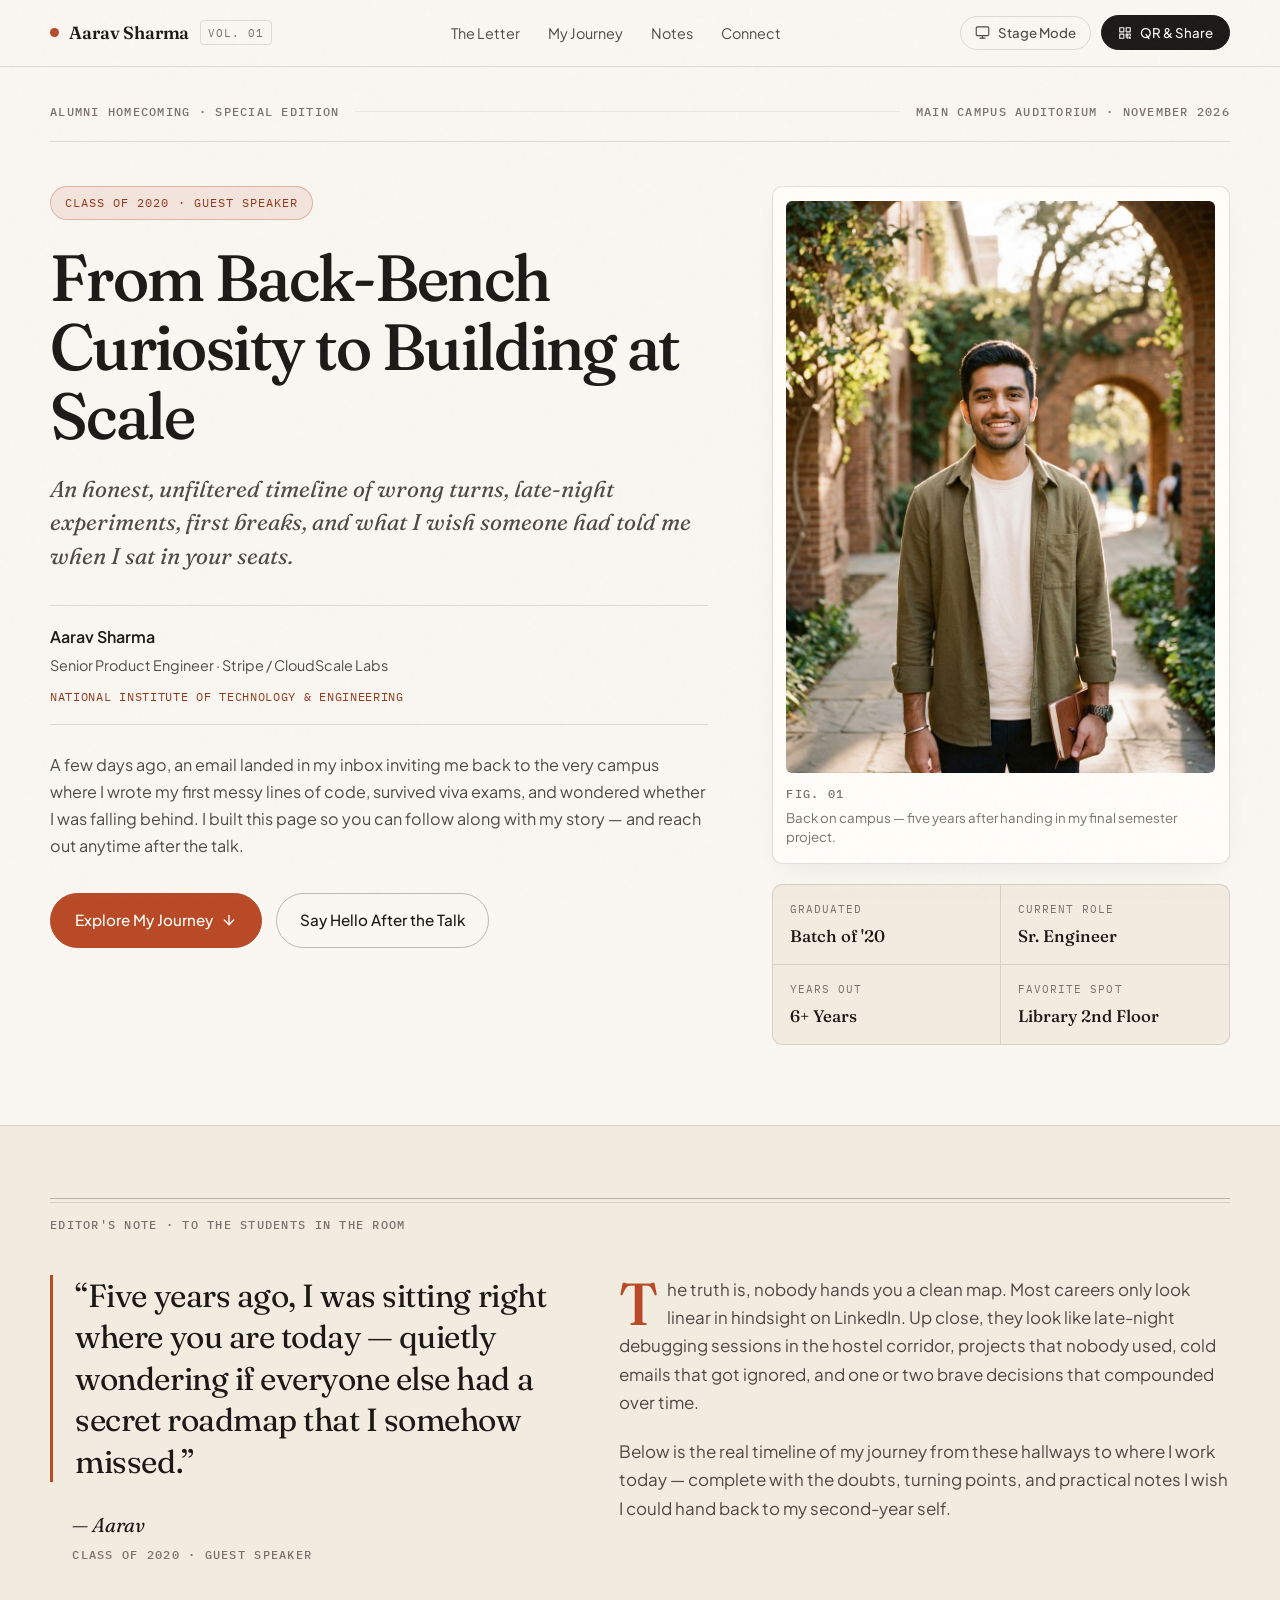
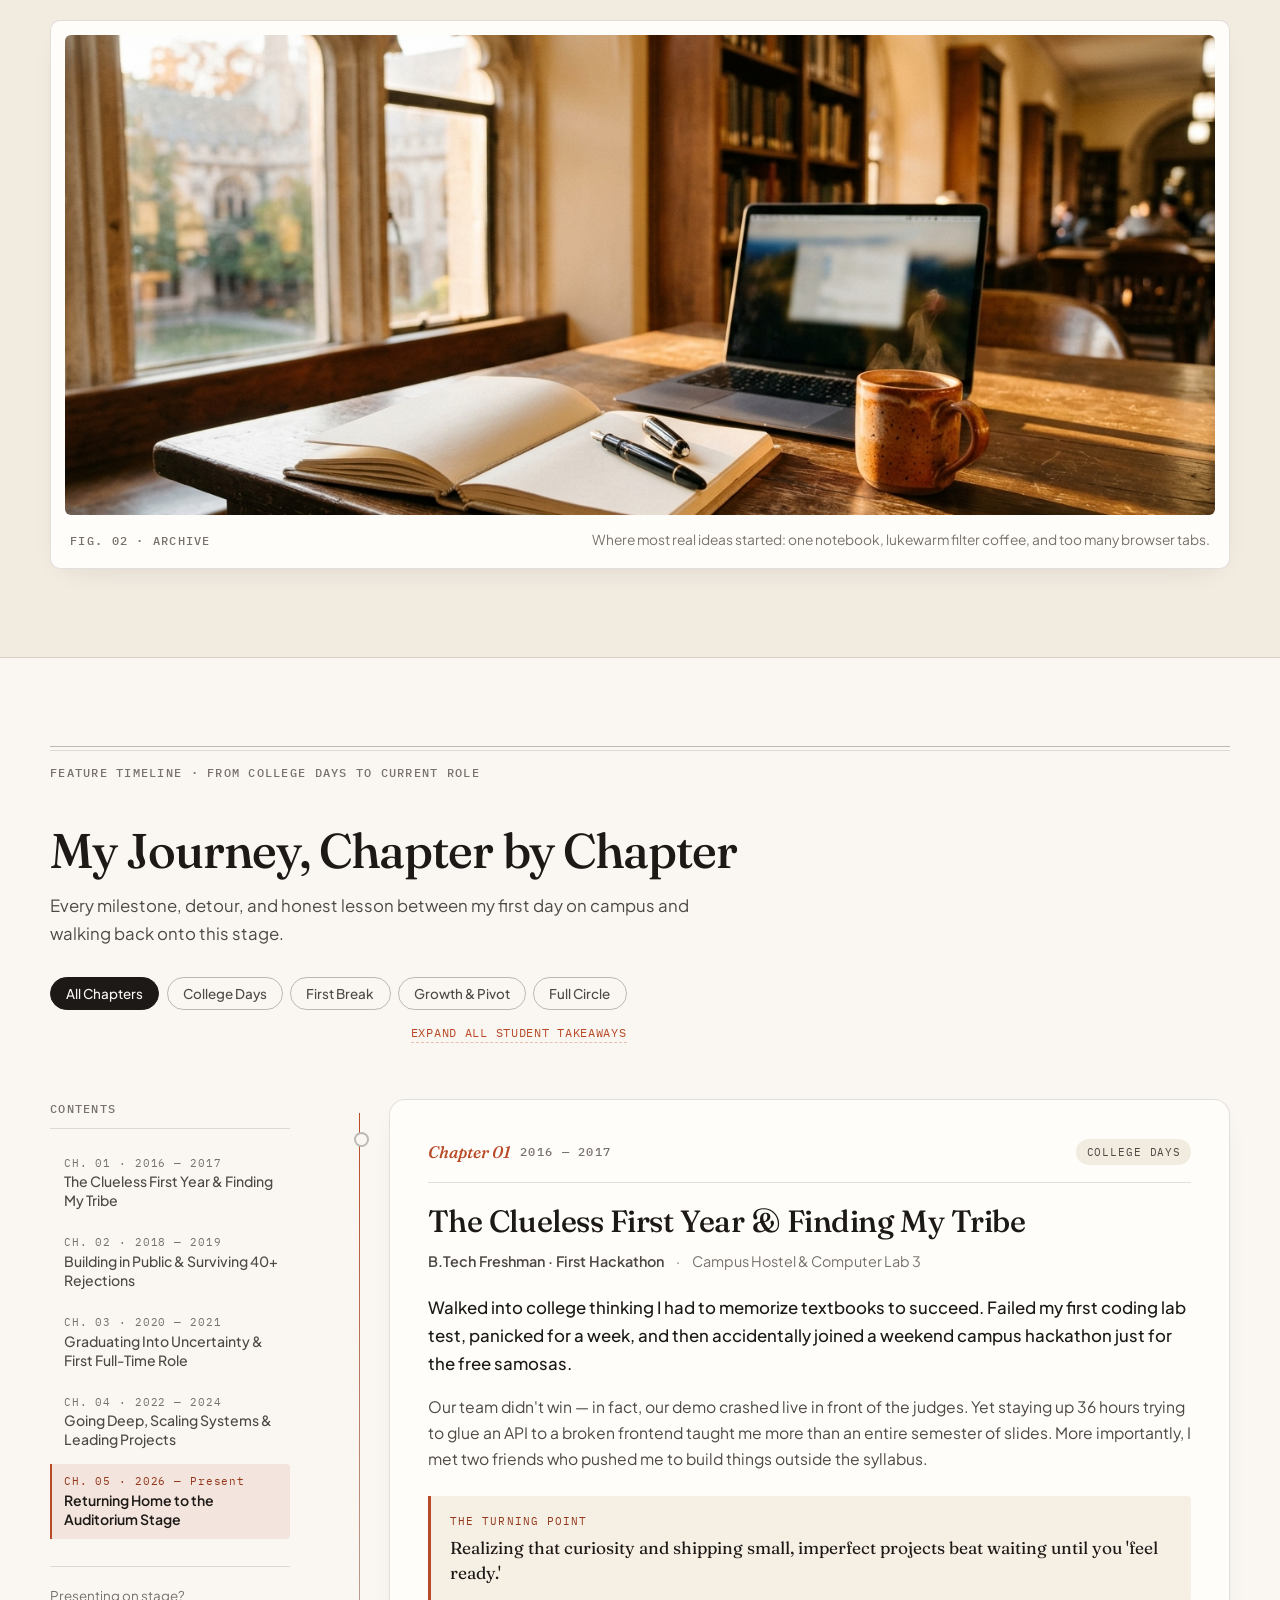
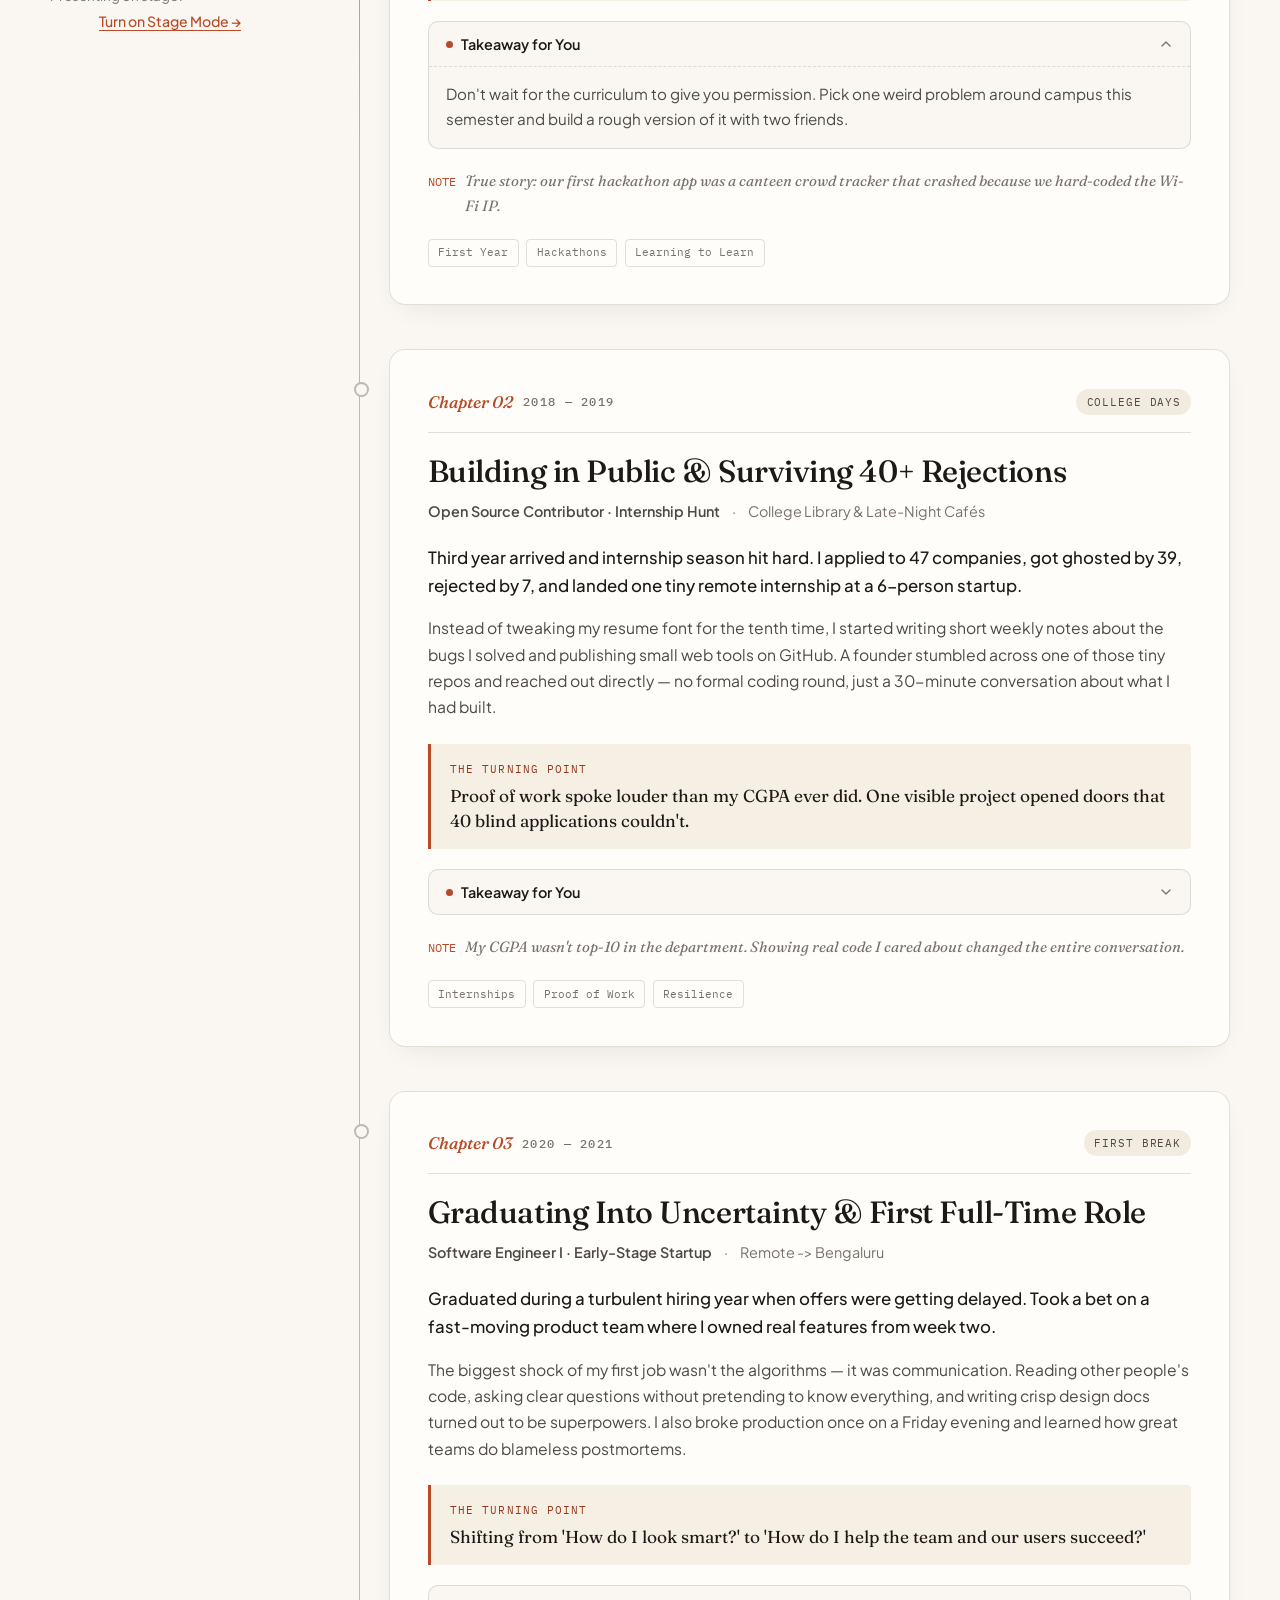
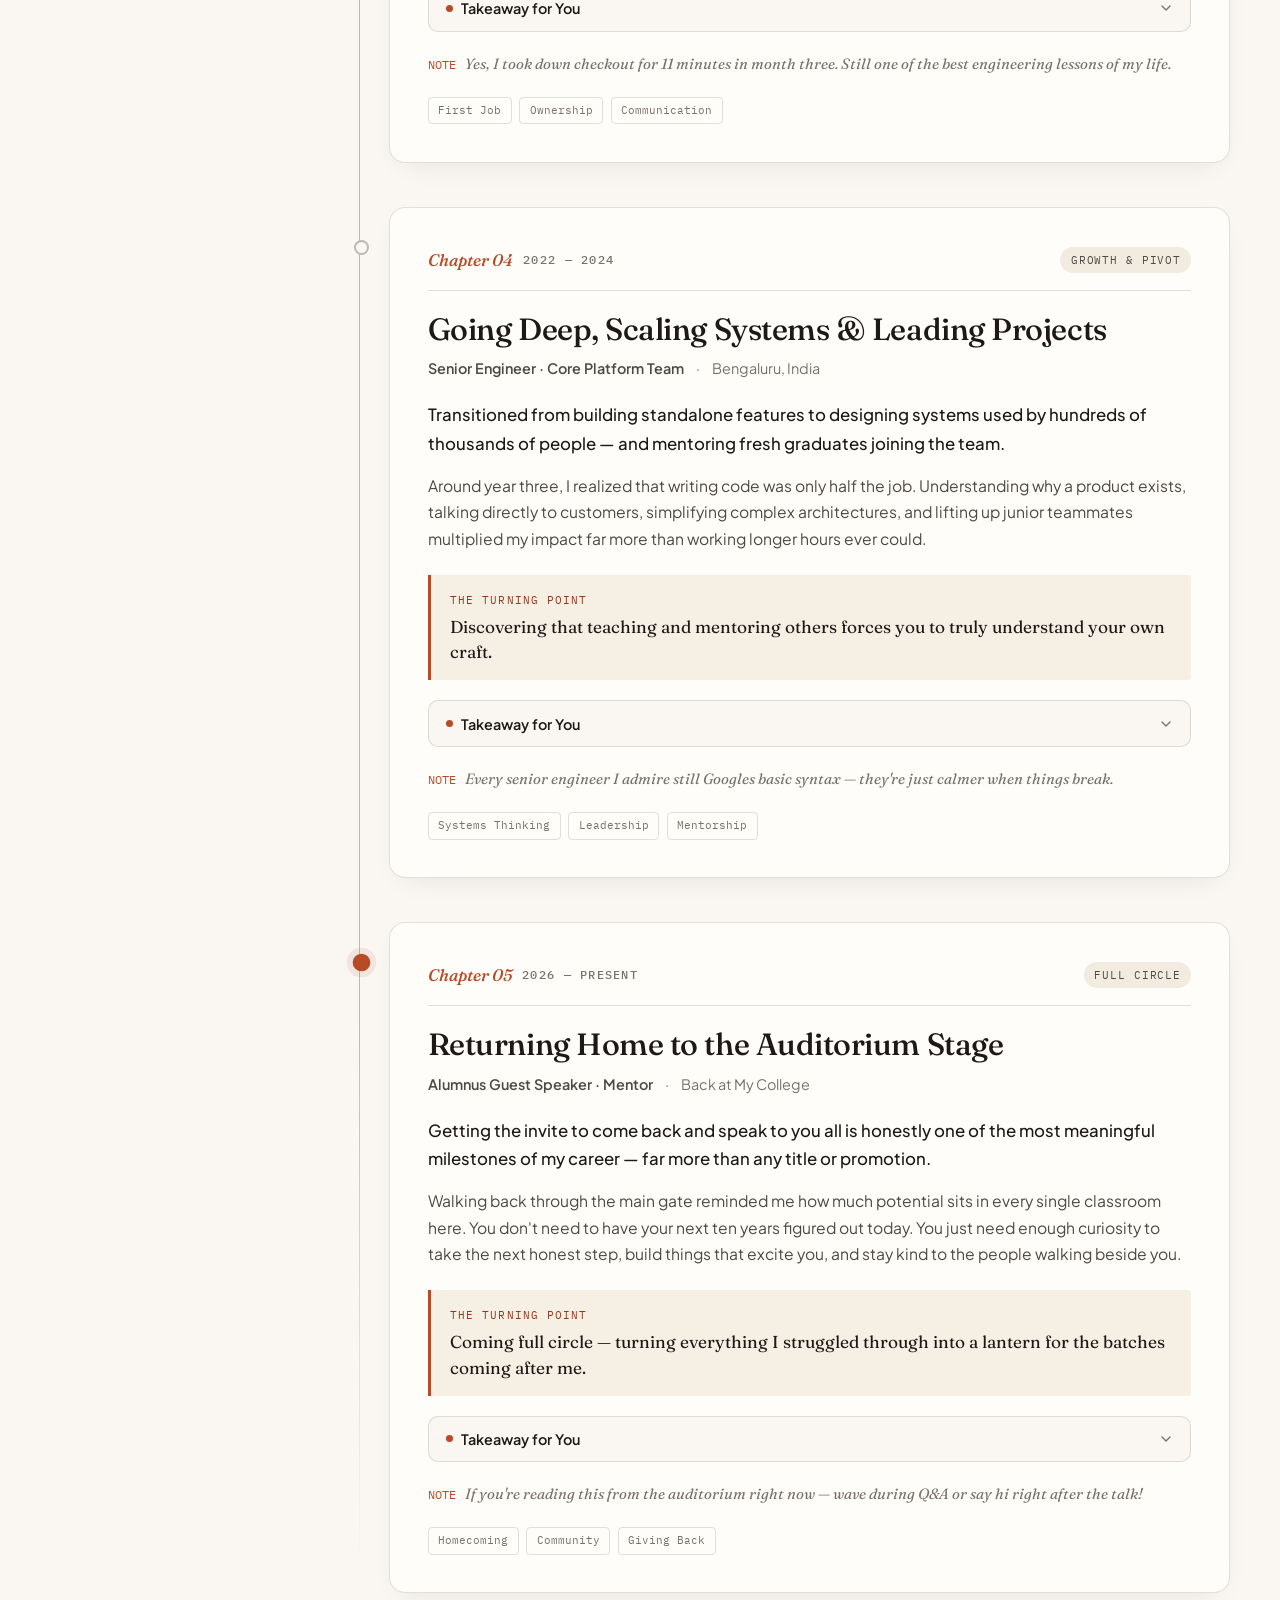
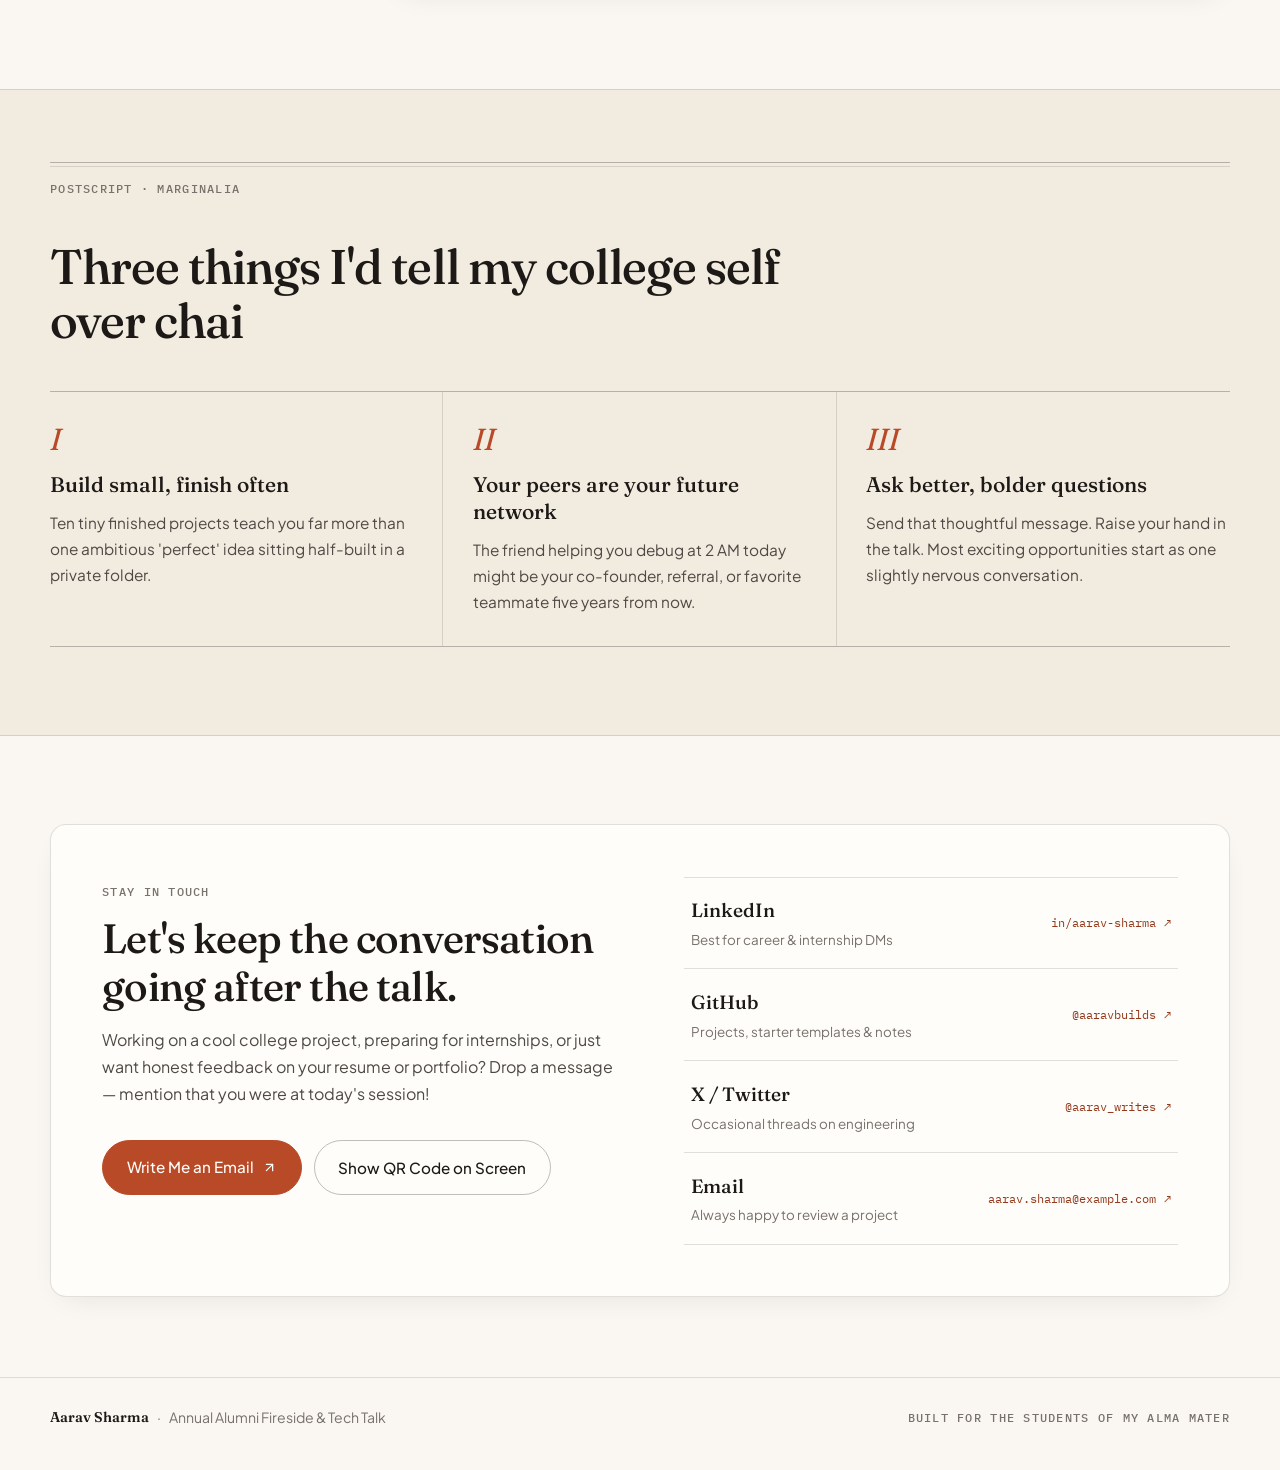
==== index.html @ eeae6f82 "first-commit'" ====
<!DOCTYPE html>
<html lang="en">
  <head>
    <meta charset="UTF-8" />
    <meta name="viewport" content="width=device-width, initial-scale=1.0" />
    <title>Full Circle — Alumni Speaker Showcase</title>
    <meta
      name="description"
      content="An editorial homecoming story and journey timeline from college hallways to the speaker stage."
    />

    <!-- Warm Editorial Typography: Fraunces (Display Serif), Plus Jakarta Sans (Body), IBM Plex Mono (Metadata) -->
    <link rel="preconnect" href="https://fonts.googleapis.com" />
    <link rel="preconnect" href="https://fonts.gstatic.com" crossorigin />
    <link
      href="https://fonts.googleapis.com/css2?family=Fraunces:ital,opsz,wght@0,9..144,400;0,9..144,500;0,9..144,600;1,9..144,400;1,9..144,500&family=IBM+Plex+Mono:wght@400;500&family=Plus+Jakarta+Sans:wght@400;500;600&display=swap"
      rel="stylesheet"
    />

    <link rel="stylesheet" href="styles.css" />
  </head>
  <body>
    <!-- Subtle tactile paper grain overlay -->
    <div class="paper-grain" aria-hidden="true"></div>

    <!-- Top reading progress hairline -->
    <div class="reading-progress" aria-hidden="true">
      <div class="reading-progress__bar" id="reading-progress-bar"></div>
    </div>

    <!-- Magazine Masthead Navigation -->
    <header class="masthead" id="masthead">
      <div class="masthead__inner container">
        <a href="#top" class="masthead__brand" aria-label="Back to top">
          <span class="masthead__dot" aria-hidden="true"></span>
          <span class="masthead__title" id="masthead-name">Aarav Sharma</span>
          <span class="masthead__issue" id="masthead-issue">VOL. 01</span>
        </a>

        <nav class="masthead__nav" aria-label="Primary navigation">
          <a href="#story">The Letter</a>
          <a href="#journey">My Journey</a>
          <a href="#notes">Notes</a>
          <a href="#connect">Connect</a>
        </nav>

        <div class="masthead__actions">
          <button
            type="button"
            class="btn-ghost"
            id="stage-mode-btn"
            aria-pressed="false"
            title="Switch to larger high-contrast typography for presenting on an auditorium screen"
          >
            <svg width="15" height="15" viewBox="0 0 24 24" fill="none" stroke="currentColor" stroke-width="1.8" stroke-linecap="round" stroke-linejoin="round" aria-hidden="true">
              <rect x="2" y="3" width="20" height="14" rx="2"></rect>
              <line x1="8" y1="21" x2="16" y2="21"></line>
              <line x1="12" y1="17" x2="12" y2="21"></line>
            </svg>
            <span>Stage Mode</span>
          </button>

          <button
            type="button"
            class="btn-ink"
            id="open-qr-btn"
            aria-haspopup="dialog"
            aria-controls="qr-modal"
          >
            <svg width="14" height="14" viewBox="0 0 24 24" fill="none" stroke="currentColor" stroke-width="1.9" stroke-linecap="round" stroke-linejoin="round" aria-hidden="true">
              <rect x="3" y="3" width="7" height="7"></rect>
              <rect x="14" y="3" width="7" height="7"></rect>
              <rect x="3" y="14" width="7" height="7"></rect>
              <path d="M14 14h3v3h-3z"></path>
              <path d="M19 14h2v2"></path>
              <path d="M14 19h2v2"></path>
              <path d="M19 19h2v2h-2z"></path>
            </svg>
            <span>QR &amp; Share</span>
          </button>
        </div>
      </div>
    </header>

    <main id="top">
      <!-- ================================================================
           HERO: MAGAZINE COVER SPREAD
      ================================================================= -->
      <section class="hero container">
        <div class="hero__meta-bar">
          <span class="mono-label" id="issue-label">ALUMNI HOMECOMING · SPECIAL EDITION</span>
          <span class="hero__meta-divider" aria-hidden="true"></span>
          <span class="mono-label" id="event-meta">MAIN CAMPUS AUDITORIUM · NOVEMBER 2026</span>
        </div>

        <div class="hero__grid">
          <div class="hero__copy">
            <div class="alumni-pill" id="alumni-badge">Class of 2020 · Guest Speaker</div>

            <h1 class="hero__headline" id="talk-title">
              From Back-Bench Curiosity to Building at Scale
            </h1>

            <p class="hero__subtitle" id="talk-subtitle">
              An honest, unfiltered timeline of wrong turns, late-night experiments, first breaks,
              and what I wish someone had told me when I sat in your seats.
            </p>

            <div class="hero__byline">
              <div class="hero__byline-text">
                <span class="hero__byline-name" id="hero-speaker-name">Aarav Sharma</span>
                <span class="hero__byline-role" id="hero-speaker-role">
                  Senior Product Engineer · CloudScale Labs
                </span>
              </div>
              <span class="hero__byline-college" id="hero-college-name">
                National Institute of Technology &amp; Engineering
              </span>
            </div>

            <p class="hero__intro" id="hero-short-intro"></p>

            <div class="hero__cta-row">
              <a href="#journey" class="btn-primary">
                <span>Explore My Journey</span>
                <svg width="16" height="16" viewBox="0 0 24 24" fill="none" stroke="currentColor" stroke-width="2" stroke-linecap="round" stroke-linejoin="round" aria-hidden="true">
                  <line x1="12" y1="5" x2="12" y2="19"></line>
                  <polyline points="19 12 12 19 5 12"></polyline>
                </svg>
              </a>
              <a href="#connect" class="btn-outline">Say Hello After the Talk</a>
            </div>
          </div>

          <aside class="hero__visual">
            <figure class="editorial-frame">
              <div class="editorial-frame__image-wrap">
                <img
                  id="speaker-photo"
                  src="assets/speaker-portrait.jpg"
                  alt="Speaker portrait"
                  class="editorial-frame__img"
                />
              </div>
              <figcaption class="editorial-frame__caption">
                <span class="mono-label">FIG. 01</span>
                <span id="speaker-photo-caption">
                  Back on campus — five years after handing in my final semester project.
                </span>
              </figcaption>
            </figure>

            <dl class="facts-grid" id="quick-facts" aria-label="Speaker snapshot"></dl>
          </aside>
        </div>
      </section>

      <!-- ================================================================
           OPENING EDITORIAL LETTER + CAMPUS FEATURE PHOTO
      ================================================================= -->
      <section class="letter-section" id="story">
        <div class="container">
          <div class="editorial-rule">
            <span class="mono-label">EDITOR'S NOTE · TO THE STUDENTS IN THE ROOM</span>
          </div>

          <div class="letter__grid">
            <div class="letter__lead-col">
              <blockquote class="letter__pullquote" id="letter-lead"></blockquote>
              <div class="letter__signature">
                <span class="letter__sig-name" id="letter-sig-name">— Aarav</span>
                <span class="mono-label" id="letter-sig-meta">RETURNED AS GUEST SPEAKER</span>
              </div>
            </div>

            <div class="letter__body-col" id="letter-body"></div>
          </div>

          <figure class="feature-spread reveal">
            <div class="feature-spread__media">
              <img
                id="feature-image"
                src="assets/campus-story.jpg"
                alt="Sunlit campus desk and notebook"
                loading="lazy"
              />
            </div>
            <figcaption class="feature-spread__caption">
              <span class="mono-label">FIG. 02 · ARCHIVE</span>
              <span id="feature-image-caption"></span>
            </figcaption>
          </figure>
        </div>
      </section>

      <!-- ================================================================
           CENTERPIECE: MY JOURNEY TIMELINE
      ================================================================= -->
      <section class="journey-section" id="journey">
        <div class="container">
          <div class="editorial-rule">
            <span class="mono-label">FEATURE TIMELINE · FROM COLLEGE DAYS TO CURRENT ROLE</span>
          </div>

          <div class="journey__header">
            <div class="journey__title-block">
              <h2 class="section-heading">My Journey, Chapter by Chapter</h2>
              <p class="section-lead">
                Every milestone, detour, and honest lesson between my first day on campus and
                walking back onto this stage.
              </p>
            </div>

            <div class="journey__controls">
              <div
                class="era-filters"
                id="era-filters"
                role="tablist"
                aria-label="Filter journey by era"
              ></div>
              <button type="button" class="text-toggle-btn" id="toggle-all-lessons-btn">
                Expand all student takeaways
              </button>
            </div>
          </div>

          <div class="journey__layout">
            <!-- Sticky Editorial Chapter Index (Desktop) -->
            <aside class="chapter-rail" aria-label="Chapter quick navigation">
              <div class="chapter-rail__sticky">
                <span class="mono-label chapter-rail__heading">CONTENTS</span>
                <ol class="chapter-rail__list" id="chapter-rail-list"></ol>
                <div class="chapter-rail__hint">
                  <span>Presenting on stage?</span>
                  <button type="button" class="link-inline" id="rail-stage-trigger">
                    Turn on Stage Mode →
                  </button>
                </div>
              </div>
            </aside>

            <!-- Vertical Story Spine -->
            <div class="timeline" id="timeline-container"></div>
          </div>
        </div>
      </section>

      <!-- ================================================================
           POSTSCRIPT: NOTES TO MY COLLEGE SELF
      ================================================================= -->
      <section class="notes-section" id="notes">
        <div class="container">
          <div class="editorial-rule">
            <span class="mono-label" id="notes-eyebrow">POSTSCRIPT · MARGINALIA</span>
          </div>

          <h2 class="section-heading notes__heading" id="notes-heading">
            Three things I'd tell my college self over chai
          </h2>

          <div class="notes-grid" id="notes-grid"></div>
        </div>
      </section>

      <!-- ================================================================
           CONNECT & QR SHARE HUB
      ================================================================= -->
      <section class="connect-section" id="connect">
        <div class="container">
          <div class="connect-card">
            <div class="connect-card__intro">
              <span class="mono-label" id="connect-eyebrow">STAY IN TOUCH</span>
              <h2 class="connect-card__heading" id="connect-heading">
                Let's keep the conversation going after the talk.
              </h2>
              <p class="connect-card__subtext" id="connect-subtext"></p>

              <div class="connect-card__actions">
                <a href="mailto:" class="btn-primary" id="connect-email-btn">
                  <span>Write Me an Email</span>
                  <svg width="15" height="15" viewBox="0 0 24 24" fill="none" stroke="currentColor" stroke-width="2" stroke-linecap="round" stroke-linejoin="round" aria-hidden="true">
                    <line x1="7" y1="17" x2="17" y2="7"></line>
                    <polyline points="7 7 17 7 17 17"></polyline>
                  </svg>
                </a>
                <button type="button" class="btn-outline" id="connect-qr-btn">
                  Show QR Code on Screen
                </button>
              </div>
            </div>

            <div class="connect-card__links" id="connect-links"></div>
          </div>
        </div>
      </section>
    </main>

    <!-- Editorial Colophon Footer -->
    <footer class="colophon">
      <div class="container colophon__inner">
        <div class="colophon__left">
          <span class="colophon__title" id="footer-speaker-name">Aarav Sharma</span>
          <span class="colophon__sep" aria-hidden="true">·</span>
          <span id="footer-event-name">Annual Alumni Fireside &amp; Tech Talk</span>
        </div>
        <div class="colophon__right mono-label">
          <span>BUILT FOR THE STUDENTS OF </span>
          <span id="footer-college-short">MY ALMA MATER</span>
        </div>
      </div>
    </footer>

    <!-- ================================================================
         STAGE MODE PRESENTER HUD (Hidden unless Stage Mode is active)
    ================================================================= -->
    <div class="stage-hud" id="stage-hud" hidden role="region" aria-label="Stage presentation controls">
      <button type="button" class="stage-hud__btn" id="stage-prev-btn" aria-label="Previous chapter">
        ← Prev
      </button>
      <div class="stage-hud__status">
        <span class="mono-label">STAGE MODE</span>
        <strong id="stage-current-label">Cover</strong>
      </div>
      <button type="button" class="stage-hud__btn" id="stage-next-btn" aria-label="Next chapter">
        Next →
      </button>
      <button type="button" class="stage-hud__exit" id="stage-exit-btn" title="Exit Stage Mode (Esc)">
        Exit
      </button>
    </div>

    <!-- ================================================================
         QR & SHARE MODAL (For students in the auditorium to scan)
    ================================================================= -->
    <div class="modal-backdrop" id="qr-modal" hidden role="dialog" aria-modal="true" aria-labelledby="qr-modal-title">
      <div class="modal-card">
        <div class="modal-card__header">
          <span class="mono-label">AUDIENCE COMPANION</span>
          <button type="button" class="modal-close" id="close-qr-btn" aria-label="Close dialog">
            ✕
          </button>
        </div>

        <h3 class="modal-card__title" id="qr-modal-title">Scan to open this story on your phone</h3>
        <p class="modal-card__desc">
          Save my journey notes, links, and contact details right from your seat.
        </p>

        <div class="qr-box" id="qr-box">
          <img id="qr-image" alt="QR code to open this website" class="qr-box__img" />
          <div class="qr-box__fallback" id="qr-fallback" hidden>
            <span class="mono-label">LOCAL / OFFLINE PREVIEW</span>
            <p>
              Once you publish this page (e.g. on Netlify or GitHub Pages) or set
              <code>connect.shareUrl</code> in <code>data.js</code>, a scannable QR code will appear right here.
            </p>
          </div>
        </div>

        <div class="share-url-row">
          <input type="text" id="share-url-input" readonly aria-label="Shareable page URL" />
          <button type="button" class="btn-ink" id="copy-url-btn">Copy Link</button>
        </div>
      </div>
    </div>

    <!-- Single-file content config loads first, then the interactive renderer -->
    <script src="data.js"></script>
    <script src="app.js"></script>
  </body>
</html>
---- styles.css ----
/* ==========================================================================
   WARM EDITORIAL SPEAKER SHOWCASE — STYLESHEET
   Palette: Alabaster Paper, Warm Linen, Espresso Ink & Collegiate Terracotta
   ========================================================================== */

:root {
  --bg-paper: #faf7f2;
  --bg-linen: #f2ebe0;
  --bg-card: #fffdf9;
  --bg-tint: #f6efe4;

  --ink-primary: #1c1917;
  --ink-secondary: #4e4944;
  --ink-muted: #78716c;

  --accent: #b84a27;
  --accent-dark: #93381b;
  --accent-soft: rgba(184, 74, 39, 0.1);
  --accent-border: rgba(184, 74, 39, 0.32);

  --rule: rgba(28, 25, 23, 0.13);
  --rule-strong: rgba(28, 25, 23, 0.28);

  --font-serif: "Fraunces", Georgia, "Times New Roman", serif;
  --font-sans: "Plus Jakarta Sans", -apple-system, BlinkMacSystemFont, "Segoe UI", sans-serif;
  --font-mono: "IBM Plex Mono", ui-monospace, SFMono-Regular, Menlo, monospace;

  --radius-sm: 4px;
  --radius-md: 10px;
  --radius-lg: 16px;
  --radius-pill: 999px;

  --shadow-soft: 0 10px 30px -16px rgba(28, 25, 23, 0.14);
  --shadow-float: 0 20px 50px -15px rgba(28, 25, 23, 0.25);

  --container-max: 1180px;
  --ease-editorial: cubic-bezier(0.22, 1, 0.36, 1);
}

/* Reset & Base */
*,
*::before,
*::after {
  box-sizing: border-box;
}

html {
  scroll-behavior: smooth;
  font-size: 16px;
  -webkit-font-smoothing: antialiased;
  -moz-osx-font-smoothing: grayscale;
}

body {
  margin: 0;
  background-color: var(--bg-paper);
  color: var(--ink-primary);
  font-family: var(--font-sans);
  line-height: 1.68;
  overflow-x: hidden;
  transition: font-size 0.25s var(--ease-editorial);
}

body.stage-mode {
  font-size: 18px;
  background-color: #fbf9f4;
}

img {
  display: block;
  max-width: 100%;
  height: auto;
}

[hidden] {
  display: none !important;
}

a {
  color: inherit;
  text-decoration: none;
}

button {
  font-family: inherit;
  cursor: pointer;
}

::selection {
  background: var(--accent-soft);
  color: var(--ink-primary);
}

/* Subtle tactile paper texture overlay */
.paper-grain {
  position: fixed;
  inset: 0;
  pointer-events: none;
  z-index: 900;
  opacity: 0.03;
  background-image: url("data:image/svg+xml,%3Csvg viewBox='0 0 200 200' xmlns='http://www.w3.org/2000/svg'%3E%3Cfilter id='n'%3E%3CfeTurbulence type='fractalNoise' baseFrequency='0.85' numOctaves='3' stitchTiles='stitch'/%3E%3C/filter%3E%3Crect width='100%25' height='100%25' filter='url(%23n)'/%3E%3C/svg%3E");
}

/* Top Reading Progress Hairline */
.reading-progress {
  position: fixed;
  top: 0;
  left: 0;
  width: 100%;
  height: 3px;
  z-index: 1001;
  background: transparent;
}

.reading-progress__bar {
  height: 100%;
  width: 0%;
  background: var(--accent);
  transition: width 0.08s linear;
}

/* Layout Helpers */
.container {
  width: min(100% - 2.5rem, var(--container-max));
  margin-inline: auto;
}

.mono-label {
  font-family: var(--font-mono);
  font-size: 0.72rem;
  font-weight: 500;
  letter-spacing: 0.11em;
  text-transform: uppercase;
  color: var(--ink-muted);
}

.editorial-rule {
  display: flex;
  align-items: center;
  gap: 1rem;
  padding-top: 1rem;
  border-top: 1px solid var(--rule-strong);
  position: relative;
  margin-bottom: 2.5rem;
}

.editorial-rule::before {
  content: "";
  position: absolute;
  top: 3px;
  left: 0;
  right: 0;
  height: 1px;
  background: var(--rule);
}

.section-heading {
  font-family: var(--font-serif);
  font-weight: 500;
  font-size: clamp(2rem, 3.8vw, 3.15rem);
  line-height: 1.12;
  letter-spacing: -0.02em;
  margin: 0 0 0.9rem;
  color: var(--ink-primary);
}

.section-lead {
  margin: 0;
  font-size: 1.05rem;
  color: var(--ink-secondary);
  max-width: 56ch;
}

/* ==========================================================================
   BUTTONS
   ========================================================================== */
.btn-primary,
.btn-outline,
.btn-ink,
.btn-ghost {
  display: inline-flex;
  align-items: center;
  justify-content: center;
  gap: 0.5rem;
  border-radius: var(--radius-pill);
  font-weight: 500;
  transition: transform 0.2s var(--ease-editorial), background-color 0.2s ease,
    border-color 0.2s ease, color 0.2s ease, box-shadow 0.2s ease;
  white-space: nowrap;
}

.btn-primary {
  padding: 0.85rem 1.5rem;
  background: var(--accent);
  color: #fffdf9;
  border: 1px solid var(--accent);
  font-size: 0.95rem;
}

.btn-primary:hover {
  background: var(--accent-dark);
  border-color: var(--accent-dark);
  transform: translateY(-1px);
  box-shadow: 0 8px 20px -10px rgba(184, 74, 39, 0.55);
}

.btn-outline {
  padding: 0.85rem 1.45rem;
  background: transparent;
  color: var(--ink-primary);
  border: 1px solid var(--rule-strong);
  font-size: 0.95rem;
}

.btn-outline:hover {
  border-color: var(--ink-primary);
  background: rgba(28, 25, 23, 0.04);
  transform: translateY(-1px);
}

.btn-ink {
  padding: 0.5rem 1rem;
  background: var(--ink-primary);
  color: var(--bg-paper);
  border: 1px solid var(--ink-primary);
  font-size: 0.83rem;
}

.btn-ink:hover {
  background: var(--accent);
  border-color: var(--accent);
}

.btn-ghost {
  padding: 0.48rem 0.9rem;
  background: transparent;
  color: var(--ink-secondary);
  border: 1px solid var(--rule);
  font-size: 0.83rem;
}

.btn-ghost:hover {
  color: var(--ink-primary);
  border-color: var(--rule-strong);
  background: rgba(28, 25, 23, 0.03);
}

.btn-ghost[aria-pressed="true"] {
  background: var(--accent-soft);
  color: var(--accent-dark);
  border-color: var(--accent-border);
}

.link-inline {
  background: none;
  border: none;
  padding: 0;
  color: var(--accent);
  font-weight: 500;
  font-size: 0.88rem;
  text-decoration: underline;
  text-underline-offset: 3px;
}

.link-inline:hover {
  color: var(--accent-dark);
}

/* ==========================================================================
   MAGAZINE MASTHEAD NAVIGATION
   ========================================================================== */
.masthead {
  position: sticky;
  top: 0;
  z-index: 500;
  background: rgba(250, 247, 242, 0.88);
  backdrop-filter: blur(12px);
  -webkit-backdrop-filter: blur(12px);
  border-bottom: 1px solid var(--rule);
}

.masthead__inner {
  display: flex;
  align-items: center;
  justify-content: space-between;
  gap: 1.25rem;
  min-height: 4.1rem;
}

.masthead__brand {
  display: inline-flex;
  align-items: center;
  gap: 0.65rem;
}

.masthead__dot {
  width: 9px;
  height: 9px;
  border-radius: 50%;
  background: var(--accent);
  flex-shrink: 0;
}

.masthead__title {
  font-family: var(--font-serif);
  font-weight: 600;
  font-size: 1.1rem;
  letter-spacing: -0.01em;
}

.masthead__issue {
  font-family: var(--font-mono);
  font-size: 0.68rem;
  letter-spacing: 0.09em;
  color: var(--ink-muted);
  padding: 0.16rem 0.45rem;
  border: 1px solid var(--rule);
  border-radius: var(--radius-sm);
}

.masthead__nav {
  display: flex;
  align-items: center;
  gap: 1.75rem;
}

.masthead__nav a {
  font-size: 0.9rem;
  color: var(--ink-secondary);
  position: relative;
  padding-block: 0.25rem;
  transition: color 0.2s ease;
}

.masthead__nav a::after {
  content: "";
  position: absolute;
  left: 0;
  right: 0;
  bottom: 0;
  height: 1.5px;
  background: var(--accent);
  transform: scaleX(0);
  transform-origin: left;
  transition: transform 0.25s var(--ease-editorial);
}

.masthead__nav a:hover {
  color: var(--ink-primary);
}

.masthead__nav a:hover::after {
  transform: scaleX(1);
}

.masthead__actions {
  display: flex;
  align-items: center;
  gap: 0.6rem;
}

/* ==========================================================================
   HERO: MAGAZINE COVER SPREAD
   ========================================================================== */
.hero {
  padding-top: 2.2rem;
  padding-bottom: 5rem;
}

.hero__meta-bar {
  display: flex;
  align-items: center;
  gap: 1rem;
  padding-bottom: 1.25rem;
  margin-bottom: 2.75rem;
  border-bottom: 1px solid var(--rule);
}

.hero__meta-divider {
  flex: 1;
  height: 1px;
  background: var(--rule);
  opacity: 0.5;
}

.hero__grid {
  display: grid;
  grid-template-columns: minmax(0, 1.22fr) minmax(0, 0.85fr);
  gap: clamp(2.25rem, 5vw, 4.75rem);
  align-items: start;
}

.alumni-pill {
  display: inline-flex;
  align-items: center;
  gap: 0.5rem;
  font-family: var(--font-mono);
  font-size: 0.74rem;
  letter-spacing: 0.09em;
  text-transform: uppercase;
  color: var(--accent-dark);
  background: var(--accent-soft);
  border: 1px solid var(--accent-border);
  padding: 0.36rem 0.85rem;
  border-radius: var(--radius-pill);
  margin-bottom: 1.45rem;
}

.hero__headline {
  font-family: var(--font-serif);
  font-weight: 500;
  font-size: clamp(2.55rem, 5.1vw, 4.25rem);
  line-height: 1.06;
  letter-spacing: -0.025em;
  margin: 0 0 1.4rem;
  color: var(--ink-primary);
  font-variation-settings: "SOFT" 45, "WONK" 0;
}

.hero__subtitle {
  font-family: var(--font-serif);
  font-style: italic;
  font-weight: 400;
  font-size: clamp(1.18rem, 1.8vw, 1.42rem);
  line-height: 1.48;
  color: var(--ink-secondary);
  margin: 0 0 2rem;
  max-width: 46ch;
}

.hero__byline {
  display: flex;
  flex-wrap: wrap;
  align-items: baseline;
  justify-content: space-between;
  gap: 0.6rem 1.5rem;
  padding: 1.1rem 0;
  border-top: 1px solid var(--rule);
  border-bottom: 1px solid var(--rule);
  margin-bottom: 1.6rem;
}

.hero__byline-text {
  display: flex;
  flex-direction: column;
  gap: 0.15rem;
}

.hero__byline-name {
  font-weight: 600;
  font-size: 1rem;
  color: var(--ink-primary);
}

.hero__byline-role {
  font-size: 0.9rem;
  color: var(--ink-secondary);
}

.hero__byline-college {
  font-family: var(--font-mono);
  font-size: 0.72rem;
  letter-spacing: 0.06em;
  text-transform: uppercase;
  color: var(--accent-dark);
}

.hero__intro {
  margin: 0 0 2.1rem;
  font-size: 1.01rem;
  color: var(--ink-secondary);
  max-width: 56ch;
}

.hero__cta-row {
  display: flex;
  flex-wrap: wrap;
  align-items: center;
  gap: 0.85rem;
}

/* Portrait Frame & Facts */
.hero__visual {
  display: flex;
  flex-direction: column;
  gap: 1.25rem;
}

.editorial-frame {
  margin: 0;
  background: var(--bg-card);
  padding: 0.85rem 0.85rem 1.05rem;
  border: 1px solid var(--rule);
  border-radius: var(--radius-md);
  box-shadow: var(--shadow-soft);
}

.editorial-frame__image-wrap {
  aspect-ratio: 3 / 4;
  overflow: hidden;
  border-radius: 6px;
  background: var(--bg-linen);
}

.editorial-frame__img {
  width: 100%;
  height: 100%;
  object-fit: cover;
  object-position: center top;
  transition: transform 0.7s var(--ease-editorial);
}

.editorial-frame:hover .editorial-frame__img {
  transform: scale(1.025);
}

.editorial-frame__caption {
  display: flex;
  flex-direction: column;
  gap: 0.3rem;
  margin-top: 0.85rem;
  font-size: 0.83rem;
  line-height: 1.45;
  color: var(--ink-muted);
}

.facts-grid {
  margin: 0;
  display: grid;
  grid-template-columns: repeat(2, 1fr);
  border: 1px solid var(--rule);
  border-radius: var(--radius-md);
  background: var(--bg-linen);
  overflow: hidden;
}

.facts-grid__item {
  padding: 0.9rem 1.05rem;
  border-bottom: 1px solid var(--rule);
  border-right: 1px solid var(--rule);
}

.facts-grid__item:nth-child(2n) {
  border-right: none;
}

.facts-grid__item:nth-last-child(-n + 2) {
  border-bottom: none;
}

.facts-grid__item dt {
  font-family: var(--font-mono);
  font-size: 0.67rem;
  text-transform: uppercase;
  letter-spacing: 0.1em;
  color: var(--ink-muted);
  margin-bottom: 0.25rem;
}

.facts-grid__item dd {
  margin: 0;
  font-family: var(--font-serif);
  font-size: 1.05rem;
  font-weight: 500;
  color: var(--ink-primary);
}

/* ==========================================================================
   OPENING EDITORIAL LETTER & FEATURE SPREAD
   ========================================================================== */
.letter-section {
  padding: 4.5rem 0 5.5rem;
  background: var(--bg-linen);
  border-top: 1px solid var(--rule);
  border-bottom: 1px solid var(--rule);
}

.letter__grid {
  display: grid;
  grid-template-columns: minmax(0, 0.95fr) minmax(0, 1.15fr);
  gap: clamp(2rem, 5vw, 4.5rem);
  align-items: start;
  margin-bottom: 3.5rem;
}

.letter__pullquote {
  margin: 0;
  font-family: var(--font-serif);
  font-size: clamp(1.55rem, 2.5vw, 2.05rem);
  line-height: 1.3;
  letter-spacing: -0.015em;
  color: var(--ink-primary);
  position: relative;
  padding-left: 1.4rem;
  border-left: 3px solid var(--accent);
}

.letter__signature {
  margin-top: 1.6rem;
  padding-left: 1.4rem;
  display: flex;
  flex-direction: column;
  gap: 0.2rem;
}

.letter__sig-name {
  font-family: var(--font-serif);
  font-style: italic;
  font-size: 1.25rem;
  color: var(--ink-primary);
}

.letter__body-col p {
  margin: 0 0 1.25rem;
  font-size: 1.06rem;
  color: var(--ink-secondary);
}

.letter__body-col p:last-child {
  margin-bottom: 0;
}

/* Magazine Drop Cap on first paragraph */
.letter__body-col p:first-child::first-letter {
  font-family: var(--font-serif);
  float: left;
  font-size: 3.7rem;
  line-height: 0.84;
  padding-right: 0.55rem;
  padding-top: 0.25rem;
  color: var(--accent);
  font-weight: 500;
}

.feature-spread {
  margin: 0;
  background: var(--bg-card);
  padding: 0.85rem;
  border: 1px solid var(--rule);
  border-radius: var(--radius-md);
  box-shadow: var(--shadow-soft);
}

.feature-spread__media {
  aspect-ratio: 16 / 9;
  max-height: 480px;
  width: 100%;
  overflow: hidden;
  border-radius: 6px;
  background: var(--bg-tint);
}

.feature-spread__media img {
  width: 100%;
  height: 100%;
  object-fit: cover;
}

.feature-spread__caption {
  display: flex;
  flex-wrap: wrap;
  align-items: baseline;
  justify-content: space-between;
  gap: 0.5rem 1.5rem;
  padding: 0.85rem 0.35rem 0.2rem;
  font-size: 0.86rem;
  color: var(--ink-muted);
}

/* ==========================================================================
   CENTERPIECE: MY JOURNEY TIMELINE
   ========================================================================== */
.journey-section {
  padding: 5.5rem 0 6rem;
}

.journey__header {
  display: flex;
  flex-wrap: wrap;
  align-items: flex-end;
  justify-content: space-between;
  gap: 1.8rem 2.5rem;
  margin-bottom: 3.5rem;
}

.journey__controls {
  display: flex;
  flex-direction: column;
  align-items: flex-end;
  gap: 0.75rem;
}

.era-filters {
  display: flex;
  flex-wrap: wrap;
  gap: 0.45rem;
}

.era-pill {
  border: 1px solid var(--rule-strong);
  background: transparent;
  color: var(--ink-secondary);
  font-size: 0.84rem;
  font-weight: 500;
  padding: 0.46rem 0.95rem;
  border-radius: var(--radius-pill);
  transition: all 0.2s var(--ease-editorial);
}

.era-pill:hover {
  border-color: var(--ink-primary);
  color: var(--ink-primary);
}

.era-pill.is-active {
  background: var(--ink-primary);
  border-color: var(--ink-primary);
  color: var(--bg-paper);
}

.text-toggle-btn {
  background: none;
  border: none;
  padding: 0.15rem 0;
  font-family: var(--font-mono);
  font-size: 0.74rem;
  letter-spacing: 0.06em;
  text-transform: uppercase;
  color: var(--accent);
  border-bottom: 1px dashed var(--accent-border);
  transition: color 0.2s ease, border-color 0.2s ease;
}

.text-toggle-btn:hover {
  color: var(--accent-dark);
  border-color: var(--accent-dark);
}

/* Two-column Journey Layout: Sticky Index Rail + Timeline Spine */
.journey__layout {
  display: grid;
  grid-template-columns: 240px minmax(0, 1fr);
  gap: clamp(2rem, 4.5vw, 4.2rem);
  align-items: start;
}

.chapter-rail__sticky {
  position: sticky;
  top: 5.75rem;
}

.chapter-rail__heading {
  display: block;
  margin-bottom: 1rem;
  padding-bottom: 0.6rem;
  border-bottom: 1px solid var(--rule);
}

.chapter-rail__list {
  list-style: none;
  margin: 0;
  padding: 0;
  display: flex;
  flex-direction: column;
  gap: 0.25rem;
}

.rail-item {
  width: 100%;
  text-align: left;
  background: transparent;
  border: none;
  border-left: 2px solid transparent;
  padding: 0.65rem 0.75rem;
  border-radius: 0 var(--radius-sm) var(--radius-sm) 0;
  display: flex;
  flex-direction: column;
  gap: 0.18rem;
  transition: background-color 0.2s ease, border-color 0.2s ease;
}

.rail-item:hover {
  background: rgba(28, 25, 23, 0.035);
}

.rail-item.is-active {
  border-left-color: var(--accent);
  background: var(--accent-soft);
}

.rail-item__meta {
  font-family: var(--font-mono);
  font-size: 0.68rem;
  letter-spacing: 0.08em;
  color: var(--ink-muted);
}

.rail-item.is-active .rail-item__meta {
  color: var(--accent-dark);
}

.rail-item__title {
  font-size: 0.88rem;
  font-weight: 500;
  color: var(--ink-secondary);
  line-height: 1.35;
}

.rail-item.is-active .rail-item__title {
  color: var(--ink-primary);
  font-weight: 600;
}

.chapter-rail__hint {
  margin-top: 1.65rem;
  padding-top: 1.15rem;
  border-top: 1px solid var(--rule);
  display: flex;
  flex-direction: column;
  gap: 0.25rem;
  font-size: 0.84rem;
  color: var(--ink-muted);
}

/* Vertical Timeline Spine & Chapter Cards */
.timeline {
  position: relative;
  padding-left: 2.6rem;
  display: flex;
  flex-direction: column;
  gap: 2.75rem;
}

.timeline::before {
  content: "";
  position: absolute;
  top: 0.85rem;
  bottom: 1.5rem;
  left: 0.72rem;
  width: 1px;
  background: linear-gradient(
    to bottom,
    var(--accent) 0%,
    var(--rule-strong) 18%,
    var(--rule-strong) 85%,
    transparent 100%
  );
}

.chapter-card {
  position: relative;
  background: var(--bg-card);
  border: 1px solid var(--rule);
  border-radius: var(--radius-lg);
  padding: clamp(1.5rem, 3vw, 2.35rem);
  box-shadow: var(--shadow-soft);
  transition: border-color 0.3s ease, box-shadow 0.3s ease, transform 0.3s var(--ease-editorial);
  scroll-margin-top: 5.5rem;
}

.chapter-card::before {
  content: "";
  position: absolute;
  left: -2.26rem;
  top: 2rem;
  width: 15px;
  height: 15px;
  border-radius: 50%;
  background: var(--bg-paper);
  border: 2px solid var(--rule-strong);
  transition: background-color 0.25s ease, border-color 0.25s ease, transform 0.25s ease;
}

.chapter-card.is-current::before,
.chapter-card:hover::before {
  border-color: var(--accent);
  background: var(--accent);
  transform: scale(1.18);
  box-shadow: 0 0 0 5px var(--accent-soft);
}

body.stage-mode .chapter-card.is-current {
  border-color: var(--accent-border);
  box-shadow: 0 18px 42px -18px rgba(184, 74, 39, 0.24);
}

.chapter-card__header {
  display: flex;
  flex-wrap: wrap;
  align-items: center;
  justify-content: space-between;
  gap: 0.5rem 1rem;
  padding-bottom: 1rem;
  margin-bottom: 1.25rem;
  border-bottom: 1px solid var(--rule);
}

.chapter-card__eyebrow {
  display: inline-flex;
  align-items: center;
  gap: 0.65rem;
}

.chapter-num {
  font-family: var(--font-serif);
  font-style: italic;
  font-size: 1.05rem;
  color: var(--accent);
  font-weight: 500;
}

.chapter-era-tag {
  font-family: var(--font-mono);
  font-size: 0.68rem;
  letter-spacing: 0.08em;
  text-transform: uppercase;
  padding: 0.24rem 0.65rem;
  border-radius: var(--radius-pill);
  background: var(--bg-linen);
  color: var(--ink-secondary);
}

.chapter-card__title {
  font-family: var(--font-serif);
  font-weight: 500;
  font-size: clamp(1.5rem, 2.4vw, 2rem);
  line-height: 1.2;
  letter-spacing: -0.015em;
  margin: 0 0 0.55rem;
  color: var(--ink-primary);
}

.chapter-card__role {
  display: flex;
  flex-wrap: wrap;
  align-items: center;
  gap: 0.4rem 0.75rem;
  font-size: 0.9rem;
  color: var(--ink-muted);
  margin-bottom: 1.3rem;
}

.chapter-card__role strong {
  color: var(--ink-secondary);
  font-weight: 600;
}

.chapter-card__summary {
  font-size: 1.05rem;
  color: var(--ink-primary);
  margin: 0 0 0.95rem;
  font-weight: 500;
}

.chapter-card__story {
  font-size: 0.98rem;
  color: var(--ink-secondary);
  margin: 0 0 1.45rem;
}

/* Turning Point Pull Box */
.turning-point {
  background: var(--bg-tint);
  border-left: 3px solid var(--accent);
  padding: 1rem 1.2rem;
  border-radius: 0 var(--radius-sm) var(--radius-sm) 0;
  margin-bottom: 1.25rem;
}

.turning-point__label {
  display: block;
  font-family: var(--font-mono);
  font-size: 0.68rem;
  letter-spacing: 0.1em;
  text-transform: uppercase;
  color: var(--accent-dark);
  margin-bottom: 0.3rem;
}

.turning-point p {
  margin: 0;
  font-family: var(--font-serif);
  font-size: 1.08rem;
  line-height: 1.45;
  color: var(--ink-primary);
}

/* Expandable Student Takeaway Accordion */
.lesson-drawer {
  border: 1px solid var(--rule);
  border-radius: var(--radius-md);
  background: var(--bg-paper);
  overflow: hidden;
  margin-bottom: 1.25rem;
}

.lesson-drawer__toggle {
  width: 100%;
  background: transparent;
  border: none;
  padding: 0.82rem 1.05rem;
  display: flex;
  align-items: center;
  justify-content: space-between;
  gap: 0.75rem;
  text-align: left;
  color: var(--ink-primary);
  font-size: 0.9rem;
  font-weight: 600;
}

.lesson-drawer__toggle:hover {
  background: rgba(28, 25, 23, 0.025);
}

.lesson-drawer__toggle-left {
  display: inline-flex;
  align-items: center;
  gap: 0.55rem;
}

.lesson-drawer__dot {
  width: 7px;
  height: 7px;
  border-radius: 50%;
  background: var(--accent);
}

.lesson-drawer__chevron {
  transition: transform 0.25s var(--ease-editorial);
  color: var(--ink-muted);
}

.lesson-drawer.is-open .lesson-drawer__chevron {
  transform: rotate(180deg);
}

.lesson-drawer__content {
  display: none;
  padding: 0 1.05rem 1rem 1.05rem;
  font-size: 0.95rem;
  color: var(--ink-secondary);
  border-top: 1px dashed var(--rule);
  padding-top: 0.85rem;
}

.lesson-drawer.is-open .lesson-drawer__content {
  display: block;
}

/* Editorial Margin Note */
.margin-note {
  display: flex;
  align-items: baseline;
  gap: 0.6rem;
  font-family: var(--font-serif);
  font-style: italic;
  font-size: 0.93rem;
  color: var(--ink-muted);
  margin: 0 0 1.25rem;
}

.margin-note__mark {
  font-style: normal;
  color: var(--accent);
  font-family: var(--font-mono);
  font-size: 0.75rem;
}

/* Tags Row */
.chapter-tags {
  display: flex;
  flex-wrap: wrap;
  gap: 0.45rem;
}

.chapter-tag {
  font-family: var(--font-mono);
  font-size: 0.7rem;
  color: var(--ink-muted);
  padding: 0.22rem 0.6rem;
  border: 1px solid var(--rule);
  border-radius: var(--radius-sm);
}

/* ==========================================================================
   POSTSCRIPT: NOTES TO MY COLLEGE SELF
   ========================================================================== */
.notes-section {
  padding: 4.5rem 0 5.5rem;
  background: var(--bg-linen);
  border-top: 1px solid var(--rule);
  border-bottom: 1px solid var(--rule);
}

.notes__heading {
  max-width: 24ch;
  margin-bottom: 2.75rem;
}

.notes-grid {
  display: grid;
  grid-template-columns: repeat(3, minmax(0, 1fr));
  border-top: 1px solid var(--rule-strong);
  border-bottom: 1px solid var(--rule-strong);
}

.note-card {
  padding: 2rem 1.85rem;
  border-right: 1px solid var(--rule);
}

.note-card:first-child {
  padding-left: 0;
}

.note-card:last-child {
  border-right: none;
  padding-right: 0;
}

.note-card__num {
  display: inline-block;
  font-family: var(--font-serif);
  font-style: italic;
  font-size: 1.9rem;
  line-height: 1;
  color: var(--accent);
  margin-bottom: 1rem;
}

.note-card__title {
  font-family: var(--font-serif);
  font-weight: 500;
  font-size: 1.32rem;
  line-height: 1.28;
  margin: 0 0 0.75rem;
  color: var(--ink-primary);
}

.note-card__body {
  margin: 0;
  font-size: 0.96rem;
  color: var(--ink-secondary);
}

/* ==========================================================================
   CONNECT & SHARE HUB
   ========================================================================== */
.connect-section {
  padding: 5.5rem 0 5rem;
}

.connect-card {
  display: grid;
  grid-template-columns: minmax(0, 1.05fr) minmax(0, 1fr);
  gap: clamp(2rem, 5vw, 4.5rem);
  background: var(--bg-card);
  border: 1px solid var(--rule);
  border-radius: var(--radius-lg);
  padding: clamp(1.85rem, 4vw, 3.3rem);
  box-shadow: var(--shadow-soft);
}

.connect-card__heading {
  font-family: var(--font-serif);
  font-weight: 500;
  font-size: clamp(1.85rem, 3.2vw, 2.65rem);
  line-height: 1.15;
  letter-spacing: -0.02em;
  margin: 0.75rem 0 1.1rem;
}

.connect-card__subtext {
  margin: 0 0 2rem;
  color: var(--ink-secondary);
  font-size: 1rem;
  max-width: 48ch;
}

.connect-card__actions {
  display: flex;
  flex-wrap: wrap;
  gap: 0.75rem;
}

.connect-card__links {
  display: flex;
  flex-direction: column;
  justify-content: center;
}

.connect-link-row {
  display: flex;
  align-items: center;
  justify-content: space-between;
  gap: 1rem;
  padding: 1.05rem 0.4rem;
  border-bottom: 1px solid var(--rule);
  transition: padding-left 0.2s var(--ease-editorial), color 0.2s ease;
}

.connect-link-row:first-child {
  border-top: 1px solid var(--rule);
}

.connect-link-row:hover {
  padding-left: 0.75rem;
}

.connect-link-row__left {
  display: flex;
  flex-direction: column;
  gap: 0.15rem;
}

.connect-link-row__label {
  font-family: var(--font-serif);
  font-size: 1.2rem;
  font-weight: 500;
  color: var(--ink-primary);
}

.connect-link-row__note {
  font-size: 0.84rem;
  color: var(--ink-muted);
}

.connect-link-row__right {
  display: inline-flex;
  align-items: center;
  gap: 0.55rem;
  font-family: var(--font-mono);
  font-size: 0.78rem;
  color: var(--accent-dark);
}

/* ==========================================================================
   COLOPHON FOOTER
   ========================================================================== */
.colophon {
  border-top: 1px solid var(--rule);
  padding: 1.75rem 0 2.5rem;
}

.colophon__inner {
  display: flex;
  flex-wrap: wrap;
  align-items: center;
  justify-content: space-between;
  gap: 0.75rem 1.5rem;
  font-size: 0.88rem;
  color: var(--ink-muted);
}

.colophon__left {
  display: flex;
  flex-wrap: wrap;
  align-items: center;
  gap: 0.5rem;
}

.colophon__title {
  font-family: var(--font-serif);
  font-weight: 600;
  color: var(--ink-primary);
}

/* ==========================================================================
   STAGE MODE FLOATING PRESENTER HUD
   ========================================================================== */
.stage-hud {
  position: fixed;
  left: 50%;
  bottom: 1.4rem;
  transform: translateX(-50%);
  z-index: 800;
  display: inline-flex;
  align-items: center;
  gap: 0.75rem;
  background: var(--ink-primary);
  color: var(--bg-paper);
  padding: 0.55rem 0.75rem;
  border-radius: var(--radius-pill);
  box-shadow: var(--shadow-float);
  border: 1px solid rgba(255, 255, 255, 0.12);
}

.stage-hud[hidden] {
  display: none;
}

.stage-hud__status {
  display: flex;
  flex-direction: column;
  align-items: center;
  padding-inline: 0.6rem;
  min-width: 145px;
  text-align: center;
}

.stage-hud__status .mono-label {
  color: #e8b099;
  font-size: 0.62rem;
}

.stage-hud__status strong {
  font-family: var(--font-serif);
  font-size: 0.92rem;
  font-weight: 500;
}

.stage-hud__btn {
  background: rgba(255, 255, 255, 0.11);
  color: var(--bg-paper);
  border: none;
  border-radius: var(--radius-pill);
  padding: 0.45rem 0.9rem;
  font-size: 0.84rem;
  font-weight: 500;
  transition: background-color 0.2s ease;
}

.stage-hud__btn:hover:not(:disabled) {
  background: var(--accent);
}

.stage-hud__btn:disabled {
  opacity: 0.35;
  cursor: not-allowed;
}

.stage-hud__exit {
  background: transparent;
  color: rgba(250, 247, 242, 0.72);
  border: 1px solid rgba(250, 247, 242, 0.22);
  border-radius: var(--radius-pill);
  padding: 0.42rem 0.78rem;
  font-size: 0.78rem;
}

.stage-hud__exit:hover {
  color: #fff;
  border-color: rgba(250, 247, 242, 0.55);
}

/* ==========================================================================
   QR & SHARE MODAL
   ========================================================================== */
.modal-backdrop {
  position: fixed;
  inset: 0;
  z-index: 1000;
  background: rgba(28, 25, 23, 0.55);
  backdrop-filter: blur(5px);
  display: grid;
  place-items: center;
  padding: 1.25rem;
}

.modal-backdrop[hidden] {
  display: none;
}

.modal-card {
  width: min(100%, 440px);
  background: var(--bg-card);
  border: 1px solid var(--rule);
  border-radius: var(--radius-lg);
  padding: 1.65rem;
  box-shadow: var(--shadow-float);
}

.modal-card__header {
  display: flex;
  align-items: center;
  justify-content: space-between;
  margin-bottom: 0.85rem;
}

.modal-close {
  width: 32px;
  height: 32px;
  border-radius: 50%;
  border: 1px solid var(--rule);
  background: transparent;
  color: var(--ink-secondary);
  font-size: 0.9rem;
  display: grid;
  place-items: center;
}

.modal-close:hover {
  background: var(--bg-linen);
  color: var(--ink-primary);
}

.modal-card__title {
  font-family: var(--font-serif);
  font-size: 1.48rem;
  font-weight: 500;
  line-height: 1.22;
  margin: 0 0 0.45rem;
}

.modal-card__desc {
  margin: 0 0 1.25rem;
  font-size: 0.92rem;
  color: var(--ink-secondary);
}

.qr-box {
  background: #ffffff;
  border: 1px solid var(--rule);
  border-radius: var(--radius-md);
  padding: 1.25rem;
  display: grid;
  place-items: center;
  min-height: 224px;
  margin-bottom: 1.15rem;
}

.qr-box__img {
  width: 192px;
  height: 192px;
  object-fit: contain;
}

.qr-box__fallback {
  text-align: center;
  padding: 0.5rem;
}

.qr-box__fallback p {
  margin: 0.55rem 0 0;
  font-size: 0.86rem;
  color: var(--ink-secondary);
}

.qr-box__fallback code {
  font-family: var(--font-mono);
  font-size: 0.78rem;
  background: var(--bg-linen);
  padding: 0.1rem 0.35rem;
  border-radius: 4px;
}

.share-url-row {
  display: flex;
  gap: 0.5rem;
}

.share-url-row input {
  flex: 1;
  min-width: 0;
  font-family: var(--font-mono);
  font-size: 0.78rem;
  color: var(--ink-secondary);
  background: var(--bg-paper);
  border: 1px solid var(--rule-strong);
  border-radius: var(--radius-pill);
  padding: 0.52rem 0.9rem;
}

/* ==========================================================================
   SCROLL REVEAL ANIMATIONS
   ========================================================================== */
.reveal {
  opacity: 0;
  transform: translateY(18px);
  transition: opacity 0.65s var(--ease-editorial), transform 0.65s var(--ease-editorial);
}

.reveal.is-visible {
  opacity: 1;
  transform: translateY(0);
}

@media (prefers-reduced-motion: reduce) {
  html {
    scroll-behavior: auto;
  }
  .reveal {
    opacity: 1;
    transform: none;
    transition: none;
  }
}

/* ==========================================================================
   RESPONSIVE BREAKPOINTS
   ========================================================================== */
@media (max-width: 980px) {
  .hero__grid,
  .letter__grid,
  .connect-card {
    grid-template-columns: 1fr;
  }

  .hero__visual {
    max-width: 440px;
  }

  .journey__layout {
    grid-template-columns: 1fr;
  }

  .chapter-rail {
    display: none;
  }

  .journey__controls {
    align-items: flex-start;
  }

  .notes-grid {
    grid-template-columns: 1fr;
  }

  .note-card {
    border-right: none;
    border-bottom: 1px solid var(--rule);
    padding: 1.75rem 0;
  }

  .note-card:last-child {
    border-bottom: none;
  }
}

@media (max-width: 760px) {
  .masthead__nav {
    display: none;
  }

  .masthead__issue {
    display: none;
  }

  .hero__meta-bar {
    flex-direction: column;
    align-items: flex-start;
    gap: 0.35rem;
  }

  .hero__meta-divider {
    display: none;
  }

  .timeline {
    padding-left: 1.7rem;
    gap: 1.85rem;
  }

  .timeline::before {
    left: 0.45rem;
  }

  .chapter-card::before {
    left: -1.55rem;
    width: 12px;
    height: 12px;
  }

  .connect-link-row {
    flex-direction: column;
    align-items: flex-start;
    gap: 0.35rem;
  }

  .stage-hud {
    width: calc(100% - 1.5rem);
    justify-content: space-between;
    gap: 0.35rem;
  }

  .stage-hud__status {
    min-width: auto;
  }
}
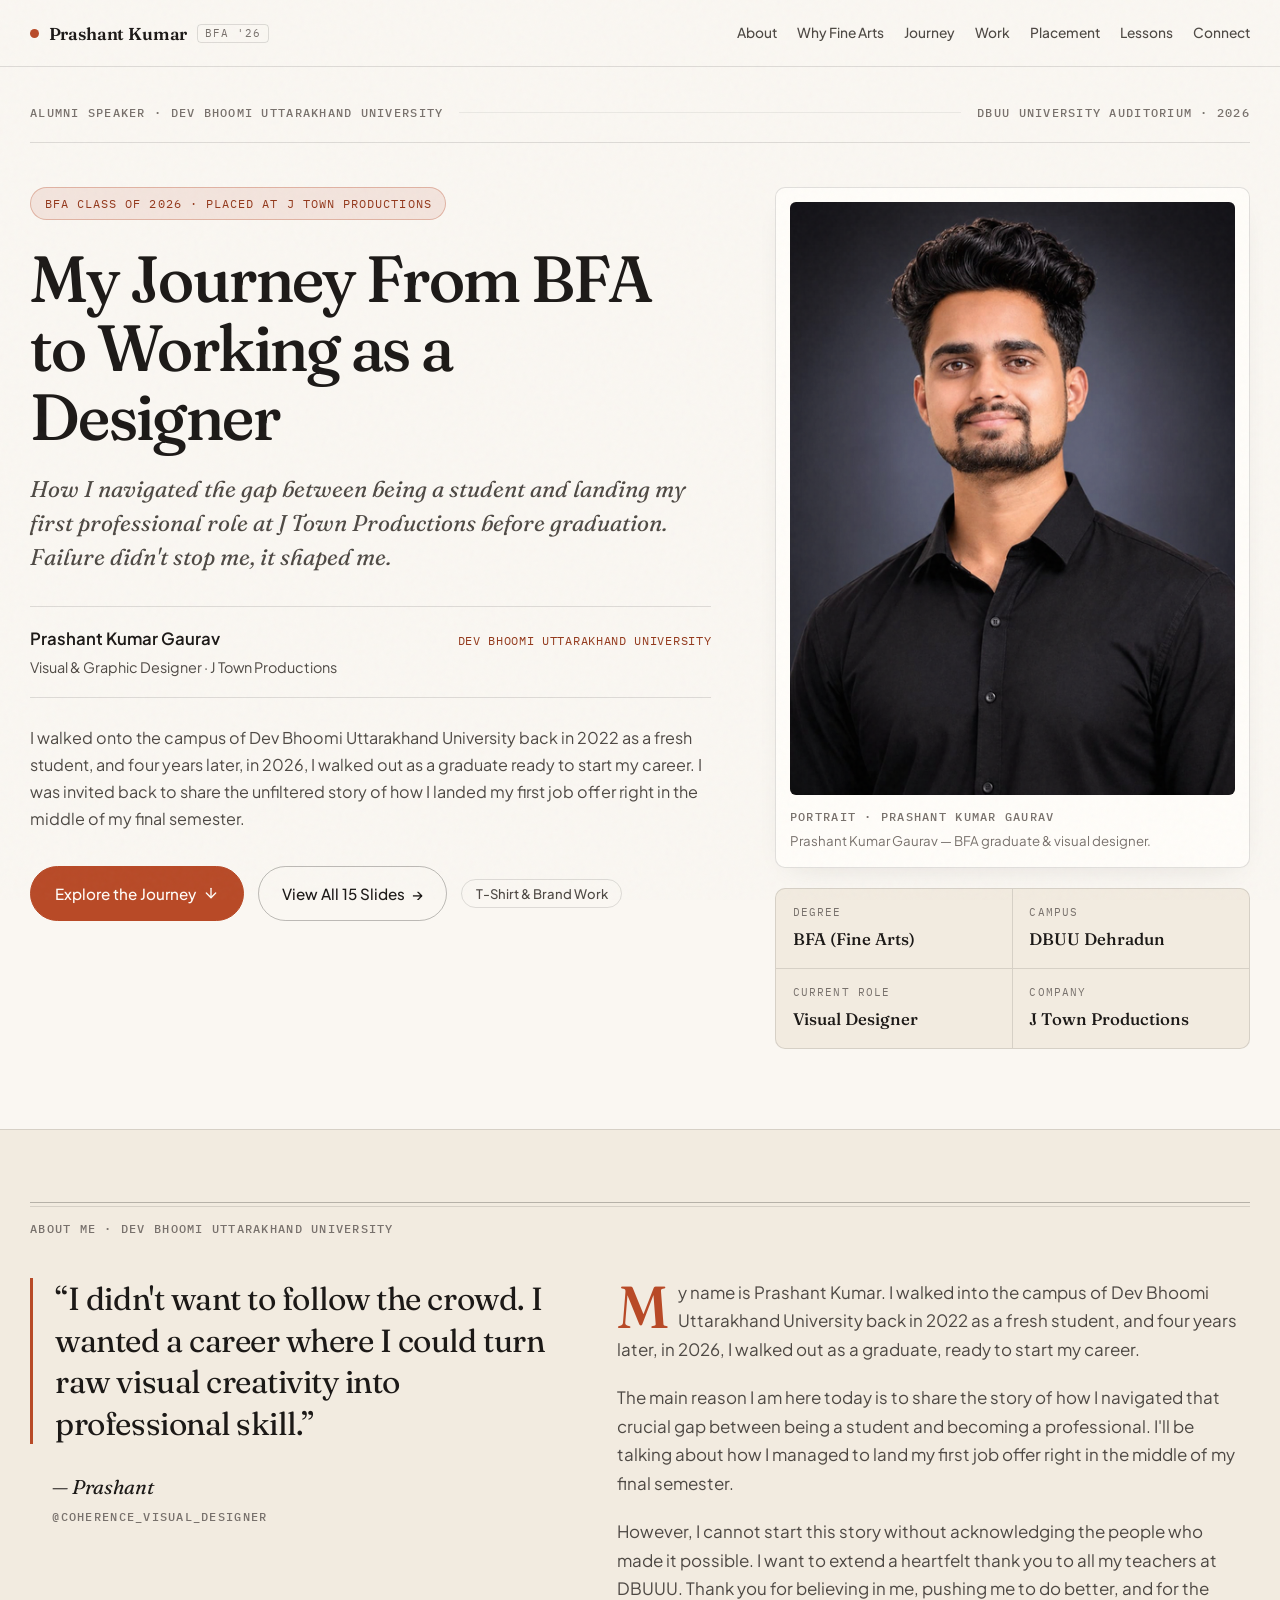
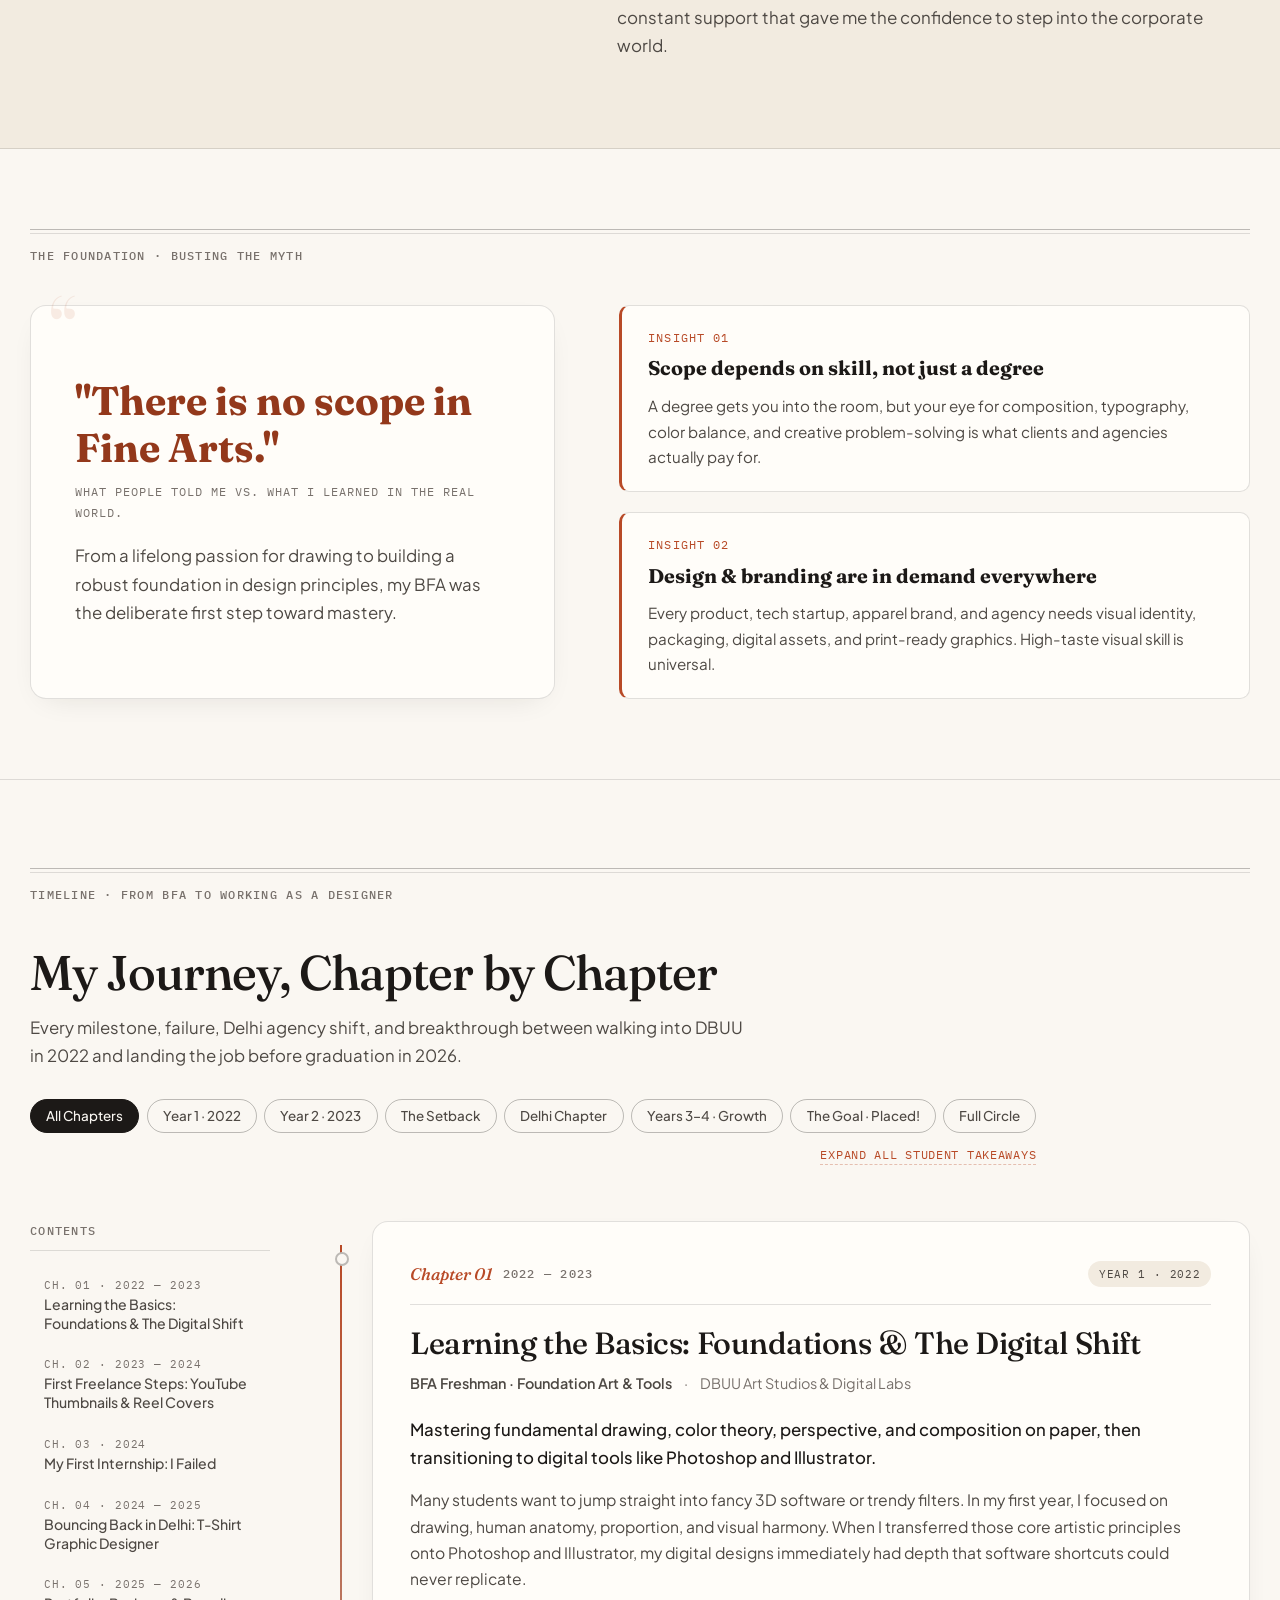
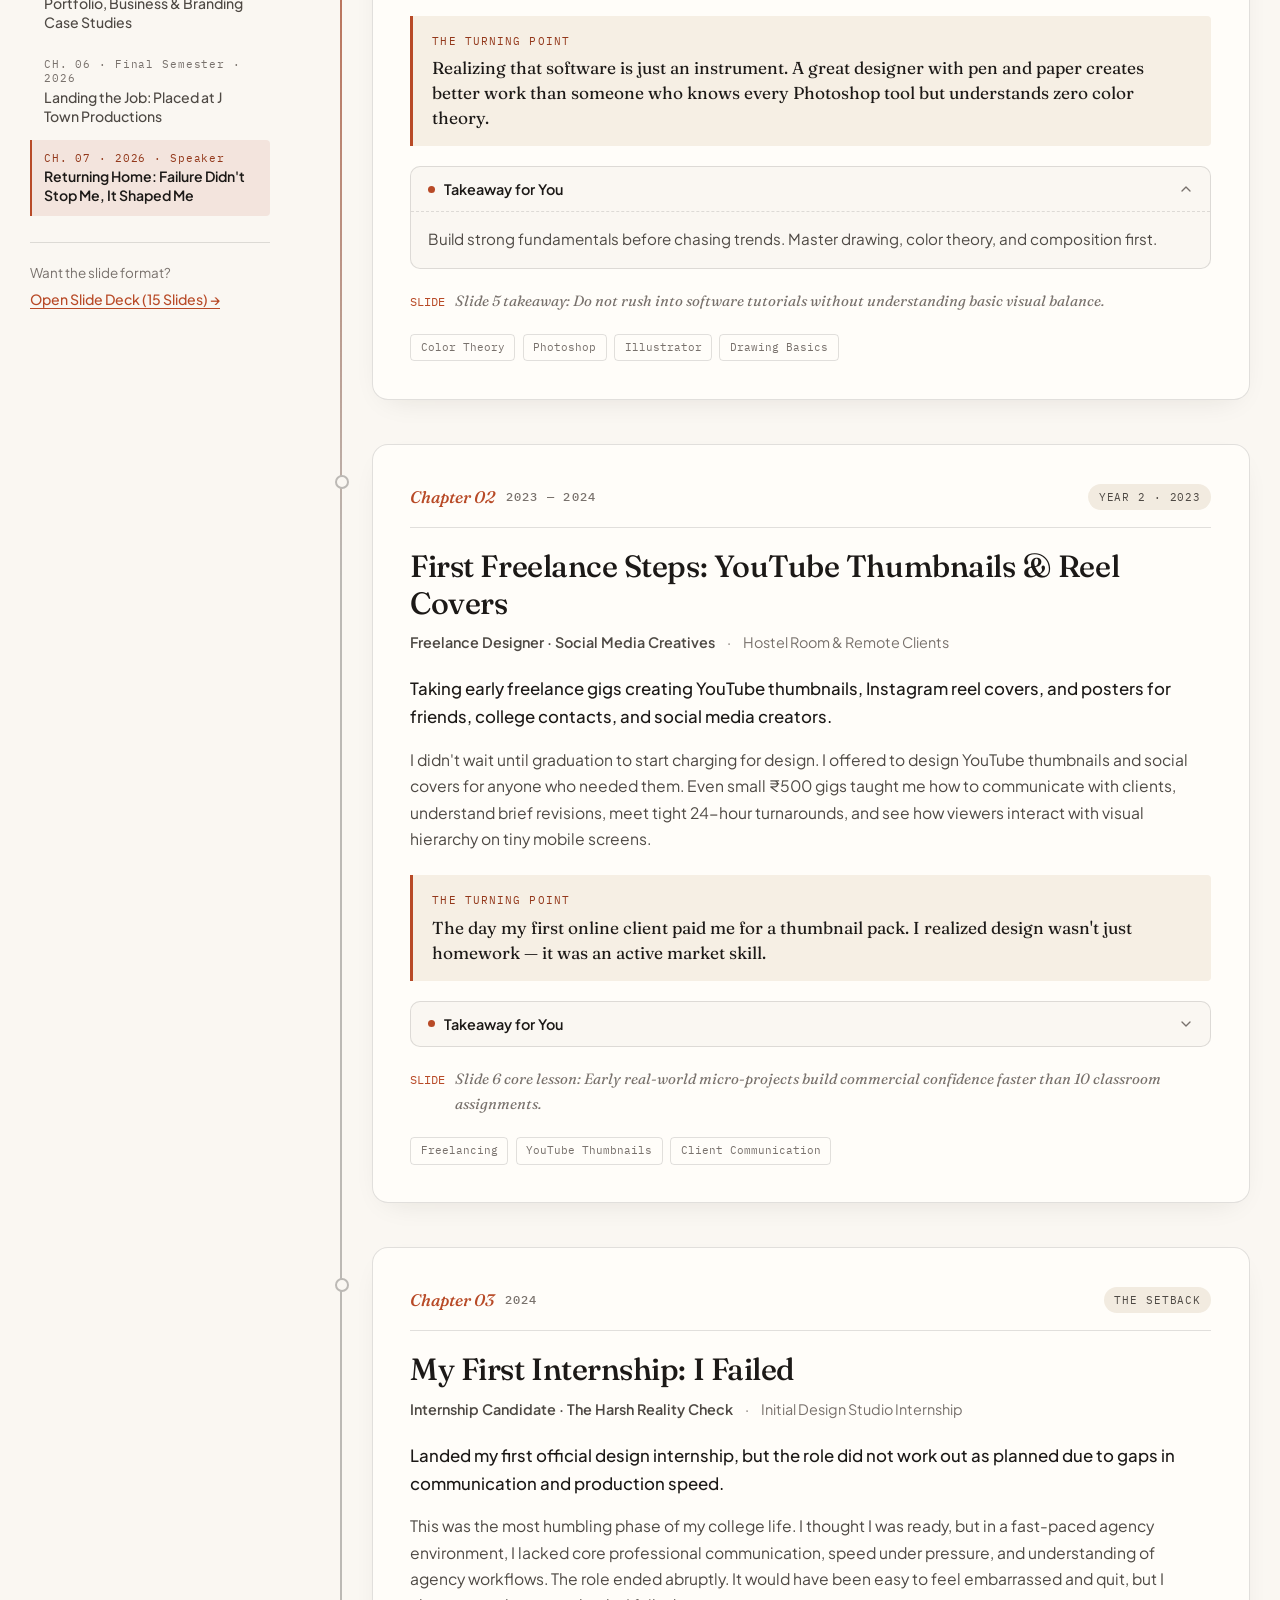
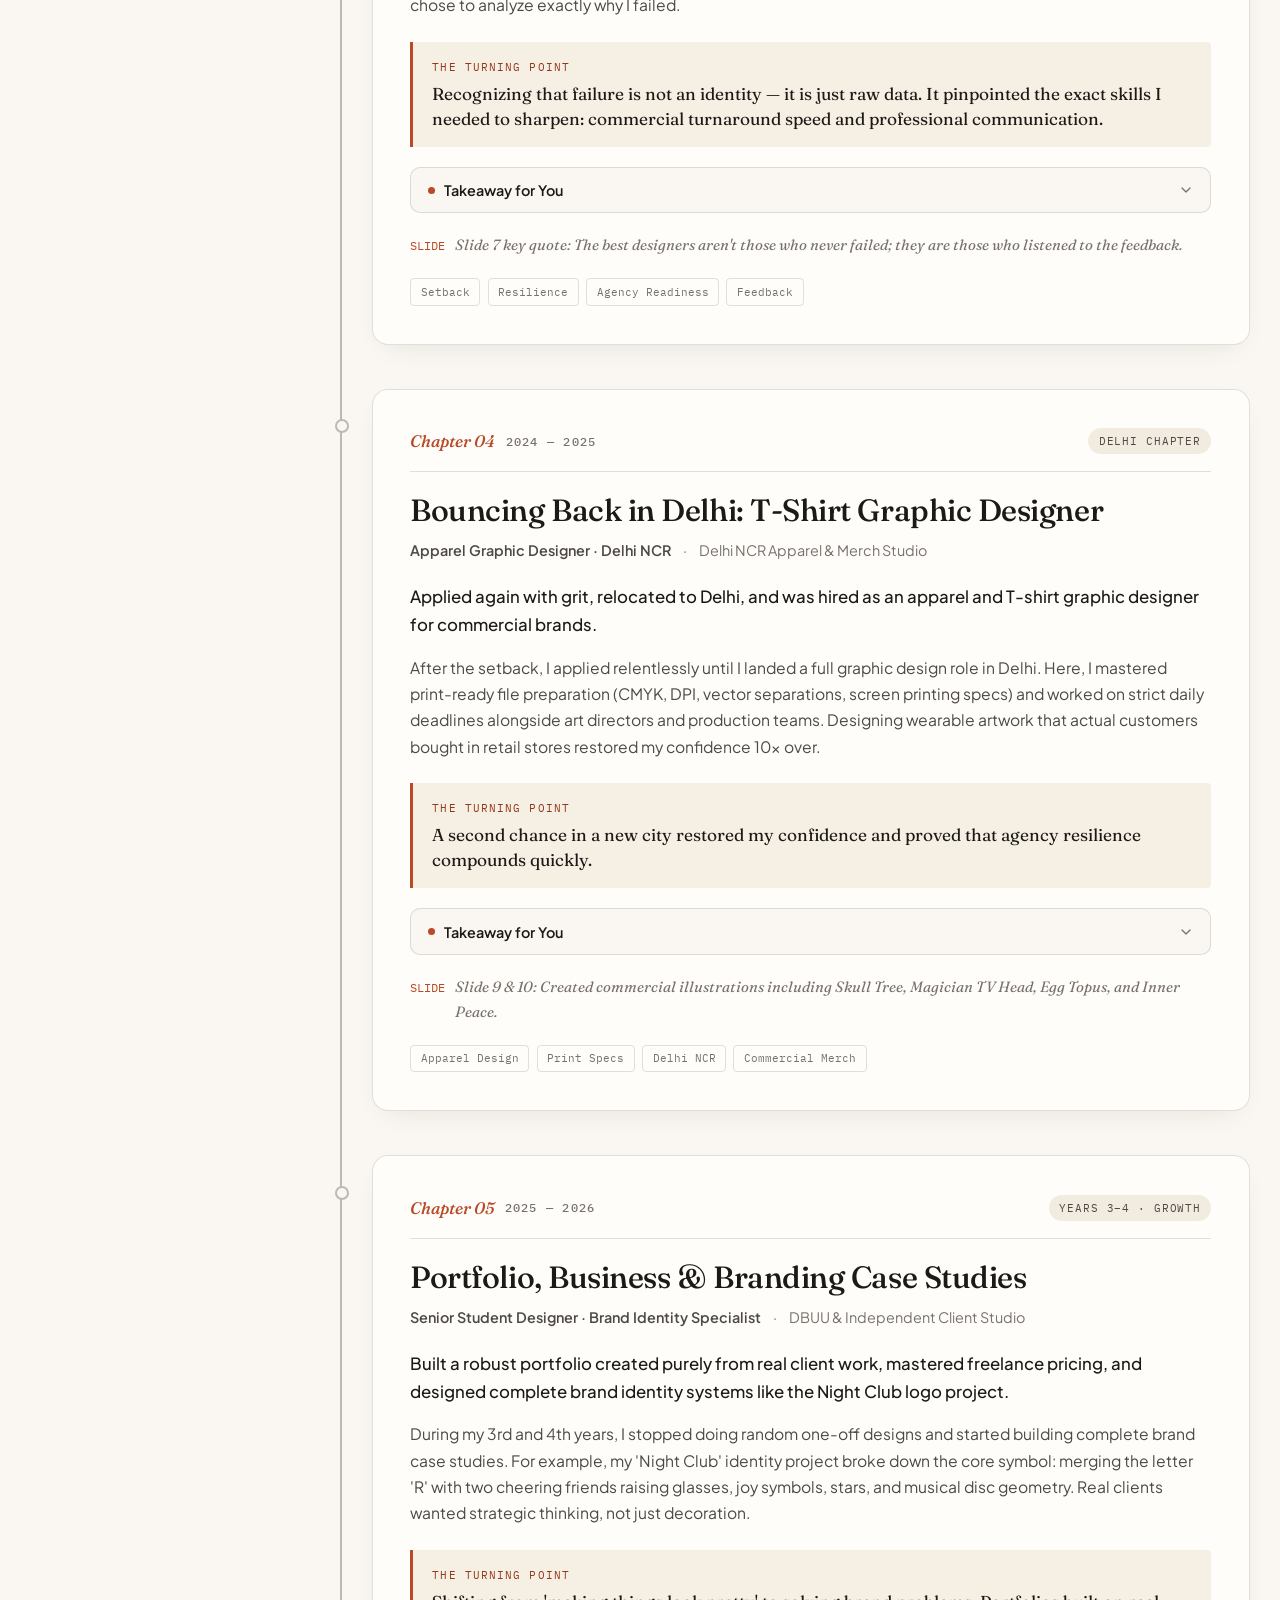
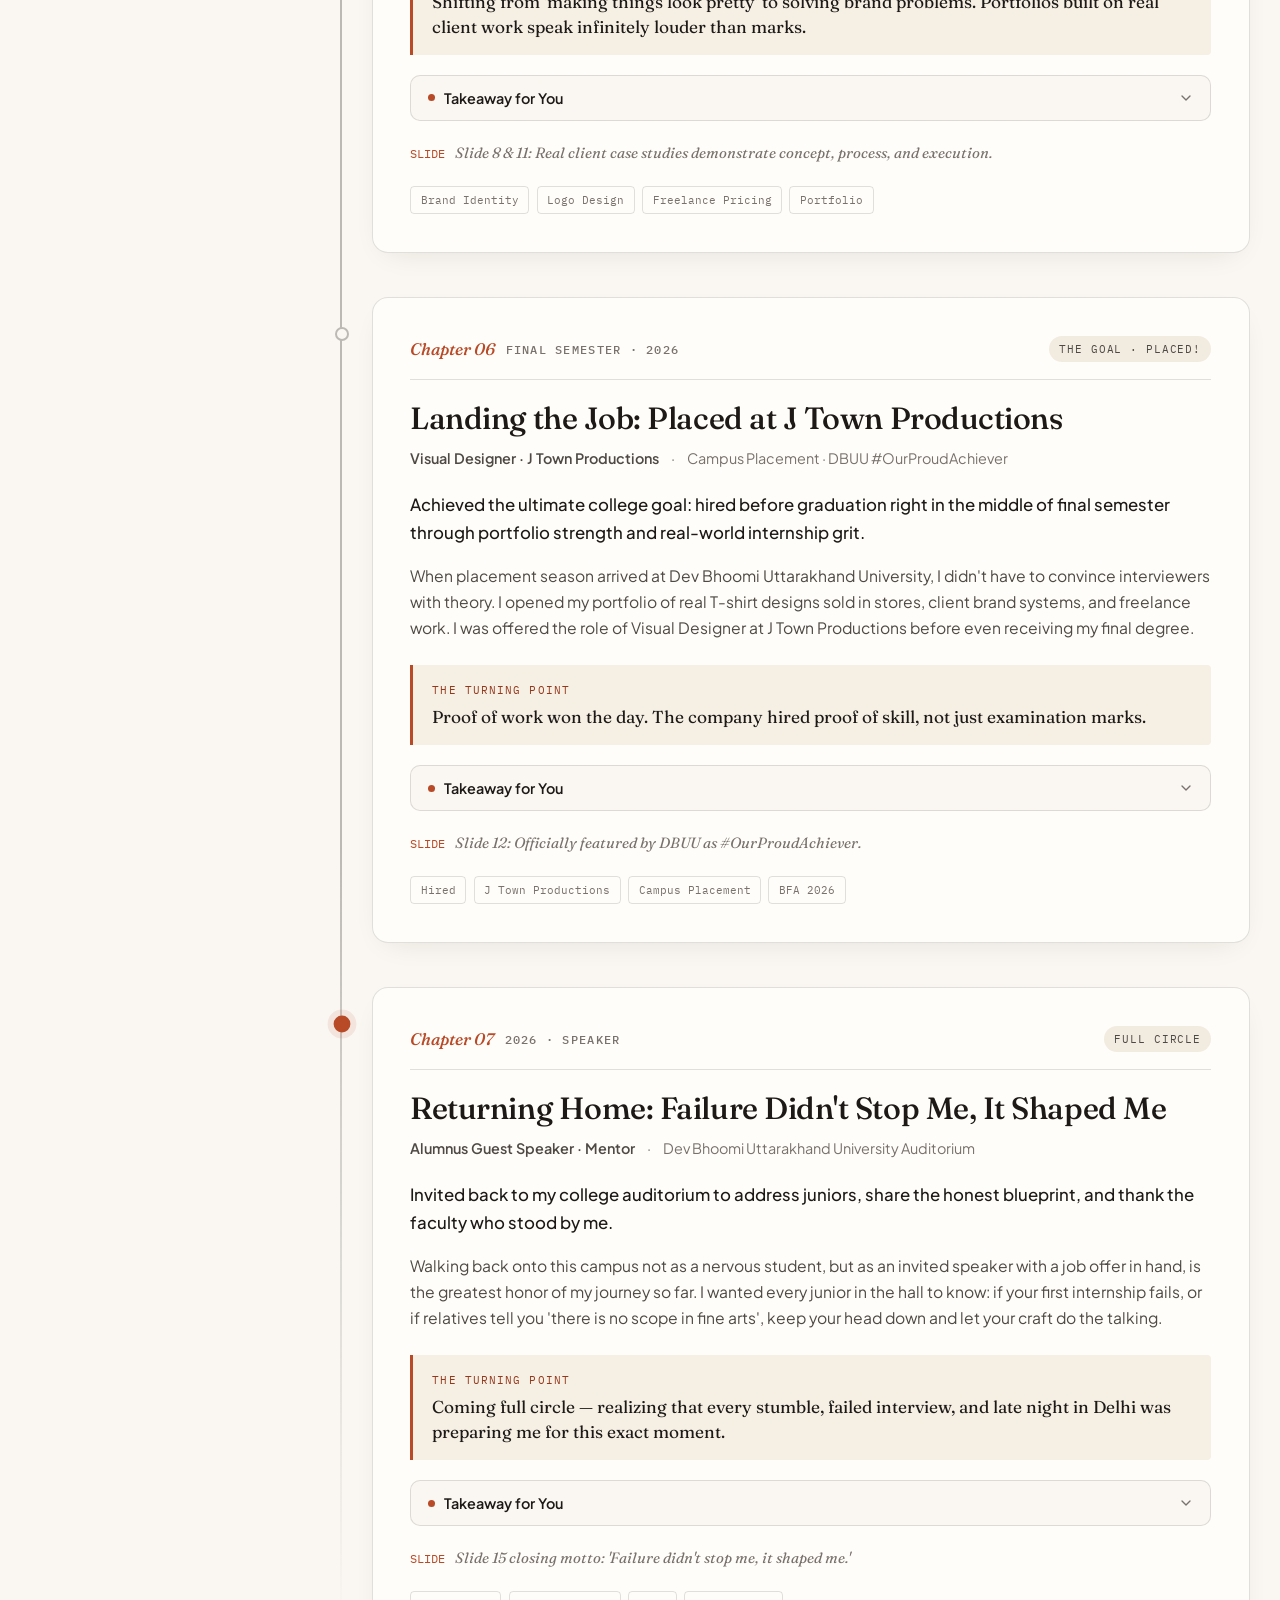
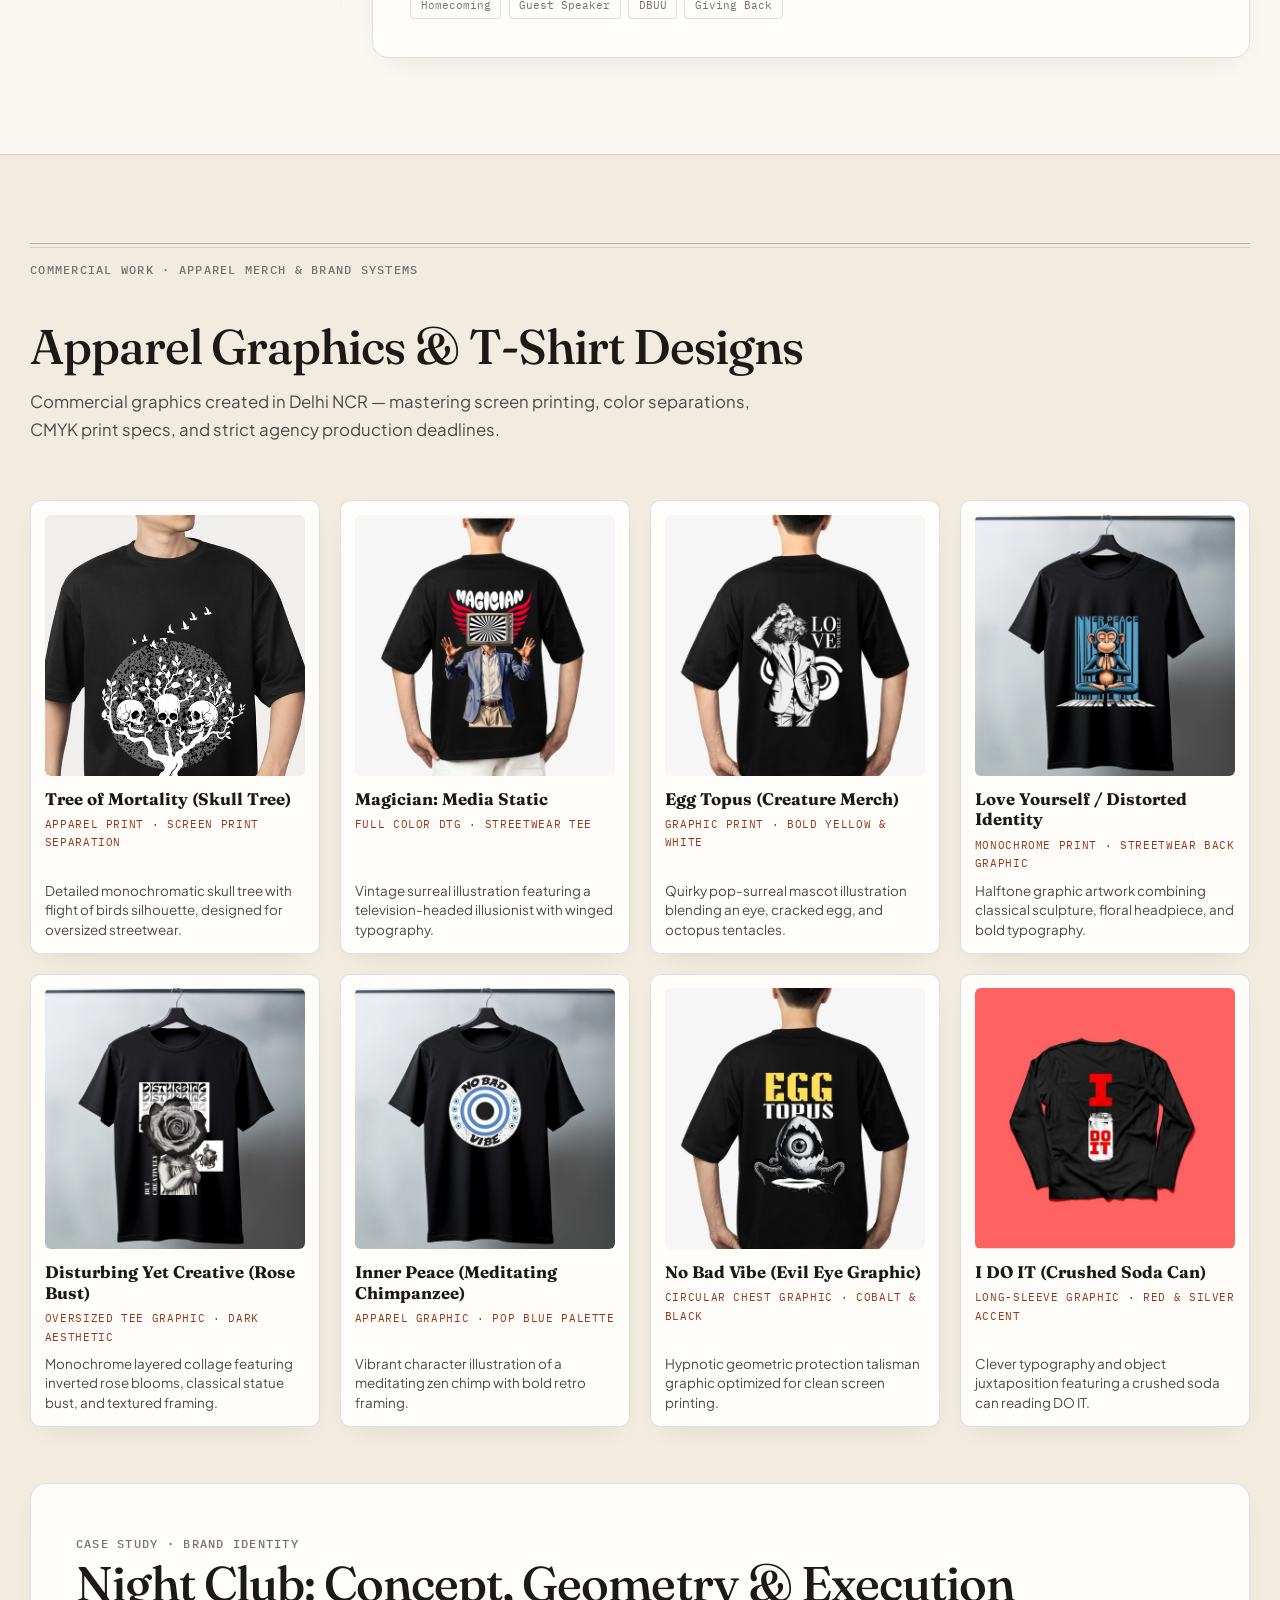
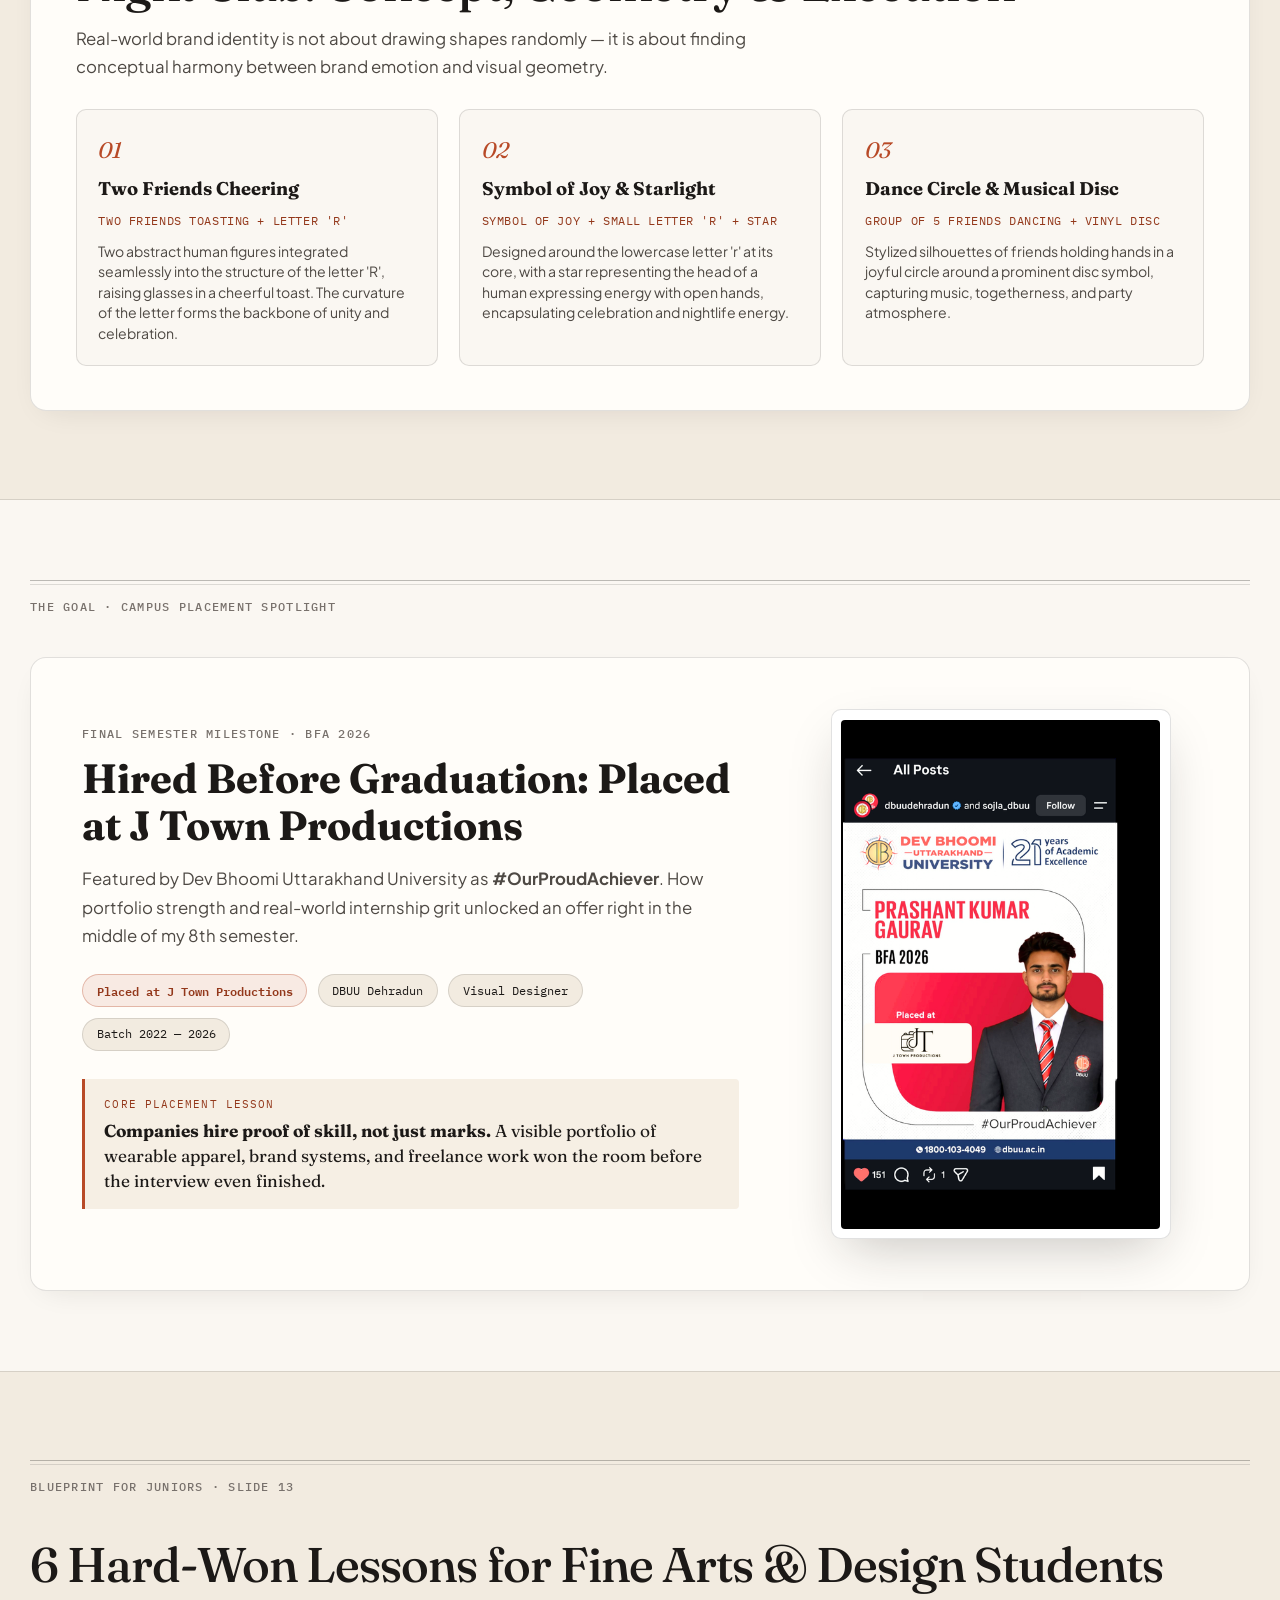
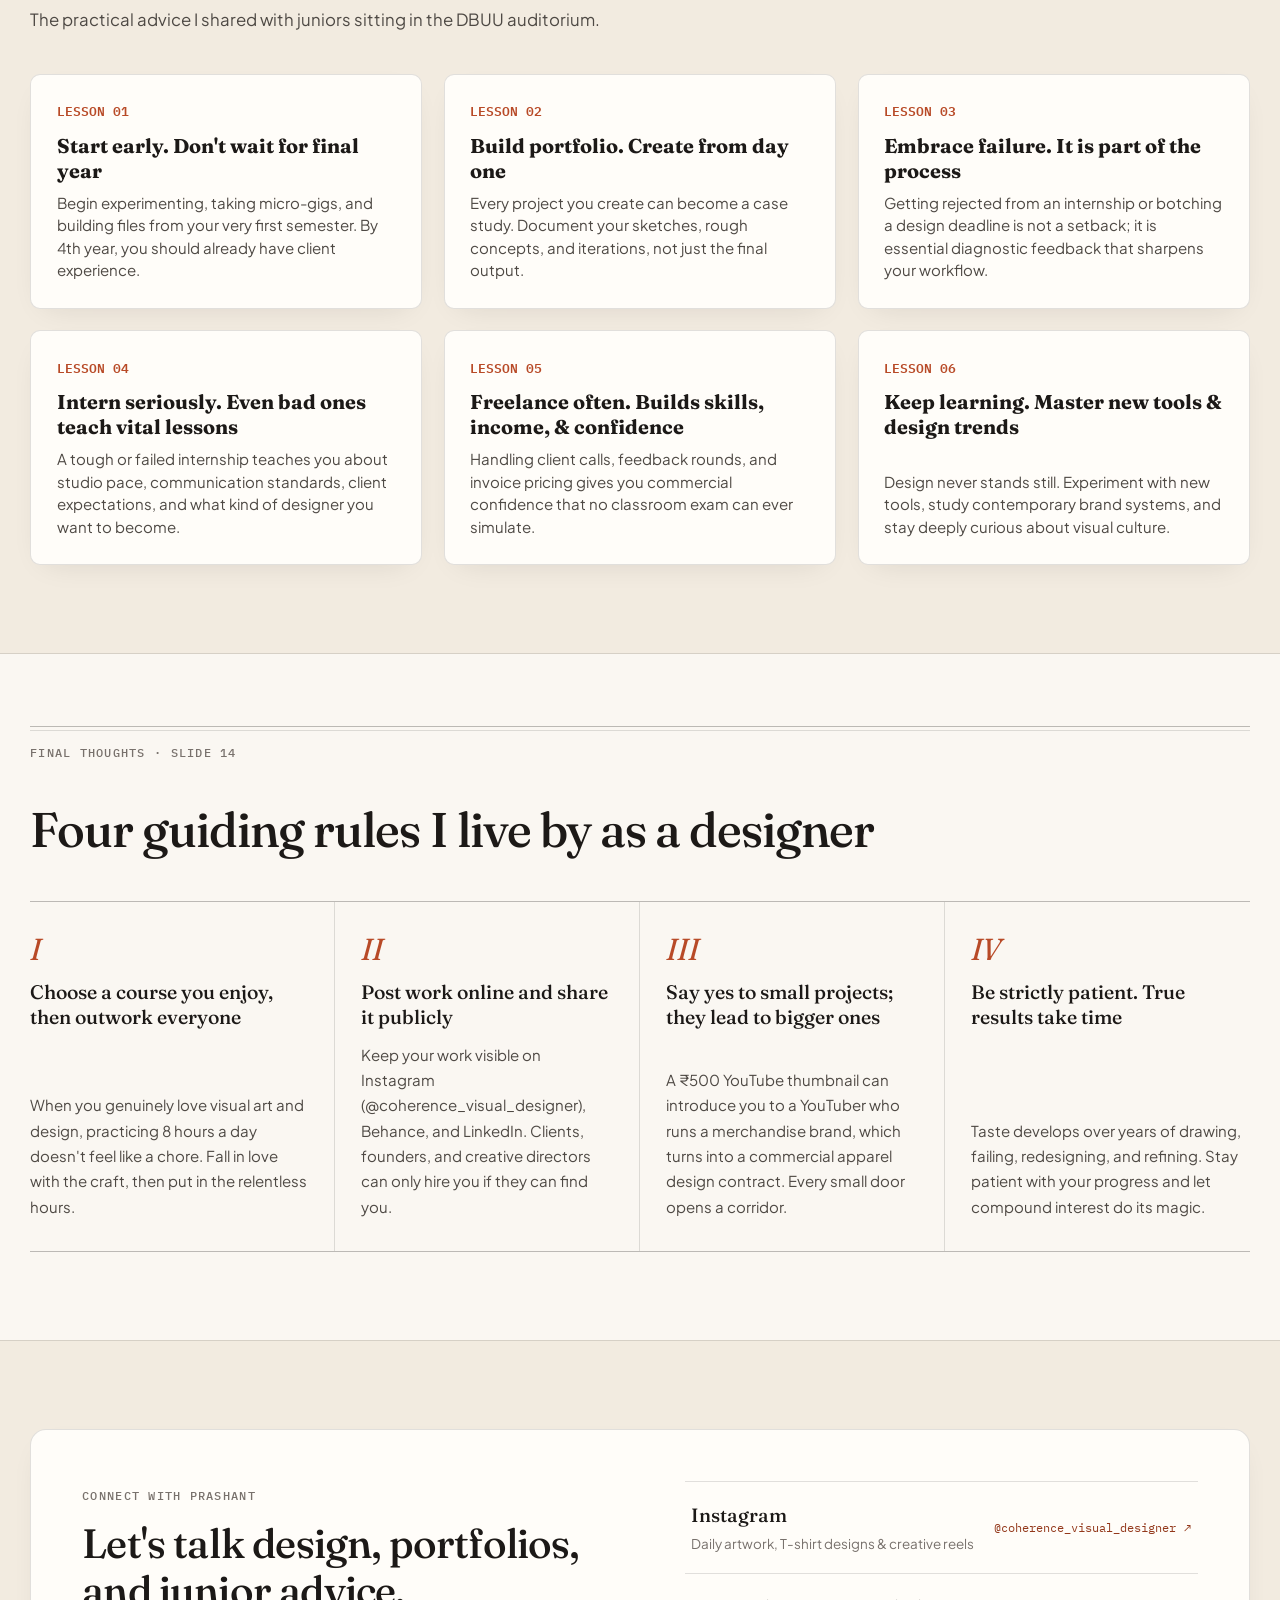
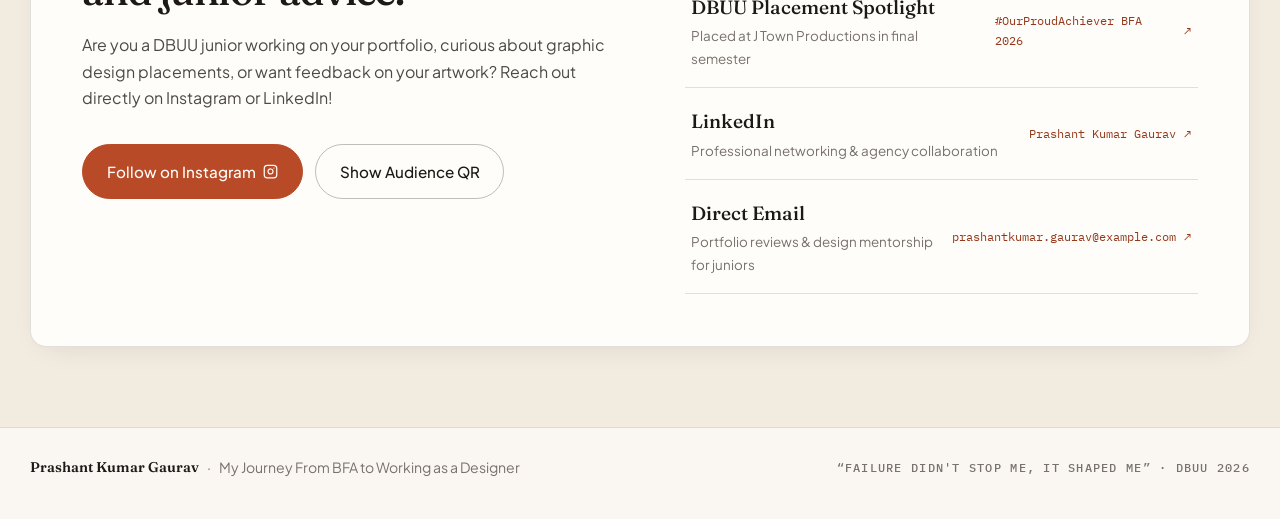
==== commit 5d1cfd43: "second-commit'" ====
--- a/index.html
+++ b/index.html
@@ -3,17 +3,17 @@
   <head>
     <meta charset="UTF-8" />
     <meta name="viewport" content="width=device-width, initial-scale=1.0" />
-    <title>Full Circle — Alumni Speaker Showcase</title>
+    <title>Prashant Kumar Gaurav — From BFA to Working as a Designer</title>
     <meta
       name="description"
-      content="An editorial homecoming story and journey timeline from college hallways to the speaker stage."
+      content="Alumni speaker showcase at Dev Bhoomi Uttarakhand University: My Journey From BFA to Working as a Designer. Failure didn't stop me, it shaped me."
     />
 
-    <!-- Warm Editorial Typography: Fraunces (Display Serif), Plus Jakarta Sans (Body), IBM Plex Mono (Metadata) -->
+    <!-- Warm Editorial Typography: Fraunces (Serif), Plus Jakarta Sans (Body), IBM Plex Mono (Metadata) -->
     <link rel="preconnect" href="https://fonts.googleapis.com" />
     <link rel="preconnect" href="https://fonts.gstatic.com" crossorigin />
     <link
-      href="https://fonts.googleapis.com/css2?family=Fraunces:ital,opsz,wght@0,9..144,400;0,9..144,500;0,9..144,600;1,9..144,400;1,9..144,500&family=IBM+Plex+Mono:wght@400;500&family=Plus+Jakarta+Sans:wght@400;500;600&display=swap"
+      href="https://fonts.googleapis.com/css2?family=Fraunces:ital,opsz,wght@0,9..144,400;0,9..144,500;0,9..144,600;1,9..144,400;1,9..144,500&family=IBM+Plex+Mono:wght@400;500;600&family=Plus+Jakarta+Sans:wght@400;500;600;700&display=swap"
       rel="stylesheet"
     />
 
@@ -33,52 +33,19 @@
       <div class="masthead__inner container">
         <a href="#top" class="masthead__brand" aria-label="Back to top">
           <span class="masthead__dot" aria-hidden="true"></span>
-          <span class="masthead__title" id="masthead-name">Aarav Sharma</span>
-          <span class="masthead__issue" id="masthead-issue">VOL. 01</span>
+          <span class="masthead__title" id="masthead-name">Prashant Kumar</span>
+          <span class="masthead__issue" id="masthead-issue">BFA '26</span>
         </a>
 
         <nav class="masthead__nav" aria-label="Primary navigation">
-          <a href="#story">The Letter</a>
-          <a href="#journey">My Journey</a>
-          <a href="#notes">Notes</a>
+          <a href="#story">About</a>
+          <a href="#myth">Why Fine Arts</a>
+          <a href="#journey">Journey</a>
+          <a href="#work">Work</a>
+          <a href="#placement">Placement</a>
+          <a href="#lessons">Lessons</a>
           <a href="#connect">Connect</a>
         </nav>
-
-        <div class="masthead__actions">
-          <button
-            type="button"
-            class="btn-ghost"
-            id="stage-mode-btn"
-            aria-pressed="false"
-            title="Switch to larger high-contrast typography for presenting on an auditorium screen"
-          >
-            <svg width="15" height="15" viewBox="0 0 24 24" fill="none" stroke="currentColor" stroke-width="1.8" stroke-linecap="round" stroke-linejoin="round" aria-hidden="true">
-              <rect x="2" y="3" width="20" height="14" rx="2"></rect>
-              <line x1="8" y1="21" x2="16" y2="21"></line>
-              <line x1="12" y1="17" x2="12" y2="21"></line>
-            </svg>
-            <span>Stage Mode</span>
-          </button>
-
-          <button
-            type="button"
-            class="btn-ink"
-            id="open-qr-btn"
-            aria-haspopup="dialog"
-            aria-controls="qr-modal"
-          >
-            <svg width="14" height="14" viewBox="0 0 24 24" fill="none" stroke="currentColor" stroke-width="1.9" stroke-linecap="round" stroke-linejoin="round" aria-hidden="true">
-              <rect x="3" y="3" width="7" height="7"></rect>
-              <rect x="14" y="3" width="7" height="7"></rect>
-              <rect x="3" y="14" width="7" height="7"></rect>
-              <path d="M14 14h3v3h-3z"></path>
-              <path d="M19 14h2v2"></path>
-              <path d="M14 19h2v2"></path>
-              <path d="M19 19h2v2h-2z"></path>
-            </svg>
-            <span>QR &amp; Share</span>
-          </button>
-        </div>
       </div>
     </header>
 
@@ -88,33 +55,35 @@
       ================================================================= -->
       <section class="hero container">
         <div class="hero__meta-bar">
-          <span class="mono-label" id="issue-label">ALUMNI HOMECOMING · SPECIAL EDITION</span>
+          <span class="mono-label" id="issue-label">ALUMNI SPEAKER · DEV BHOOMI UTTARAKHAND UNIVERSITY</span>
           <span class="hero__meta-divider" aria-hidden="true"></span>
-          <span class="mono-label" id="event-meta">MAIN CAMPUS AUDITORIUM · NOVEMBER 2026</span>
+          <span class="mono-label" id="event-meta">DBUU AUDITORIUM · BATCH 2022 — 2026</span>
         </div>
 
         <div class="hero__grid">
           <div class="hero__copy">
-            <div class="alumni-pill" id="alumni-badge">Class of 2020 · Guest Speaker</div>
+            <div class="alumni-pill" id="alumni-badge">
+              BFA Class of 2026 · Placed at J Town Productions
+            </div>
 
             <h1 class="hero__headline" id="talk-title">
-              From Back-Bench Curiosity to Building at Scale
+              My Journey From BFA to Working as a Designer
             </h1>
 
             <p class="hero__subtitle" id="talk-subtitle">
-              An honest, unfiltered timeline of wrong turns, late-night experiments, first breaks,
-              and what I wish someone had told me when I sat in your seats.
+              How I navigated the gap between being a student and landing my first professional role
+              at J Town Productions before graduation. Failure didn't stop me, it shaped me.
             </p>
 
             <div class="hero__byline">
               <div class="hero__byline-text">
-                <span class="hero__byline-name" id="hero-speaker-name">Aarav Sharma</span>
+                <span class="hero__byline-name" id="hero-speaker-name">Prashant Kumar Gaurav</span>
                 <span class="hero__byline-role" id="hero-speaker-role">
-                  Senior Product Engineer · CloudScale Labs
+                  Visual Designer · J Town Productions
                 </span>
               </div>
               <span class="hero__byline-college" id="hero-college-name">
-                National Institute of Technology &amp; Engineering
+                Dev Bhoomi Uttarakhand University
               </span>
             </div>
 
@@ -122,13 +91,17 @@
 
             <div class="hero__cta-row">
               <a href="#journey" class="btn-primary">
-                <span>Explore My Journey</span>
+                <span>Explore the Journey</span>
                 <svg width="16" height="16" viewBox="0 0 24 24" fill="none" stroke="currentColor" stroke-width="2" stroke-linecap="round" stroke-linejoin="round" aria-hidden="true">
                   <line x1="12" y1="5" x2="12" y2="19"></line>
                   <polyline points="19 12 12 19 5 12"></polyline>
                 </svg>
               </a>
-              <a href="#connect" class="btn-outline">Say Hello After the Talk</a>
+              <a href="presentation.html" class="btn-outline">
+                <span>View All 15 Slides</span>
+                <span aria-hidden="true">→</span>
+              </a>
+              <a href="#work" class="btn-ghost">T-Shirt &amp; Brand Work</a>
             </div>
           </div>
 
@@ -137,15 +110,15 @@
               <div class="editorial-frame__image-wrap">
                 <img
                   id="speaker-photo"
-                  src="assets/speaker-portrait.jpg"
-                  alt="Speaker portrait"
+                  src="assets/prashant-portrait.png"
+                  alt="Prashant Kumar Gaurav"
                   class="editorial-frame__img"
                 />
               </div>
               <figcaption class="editorial-frame__caption">
-                <span class="mono-label">FIG. 01</span>
+                <span class="mono-label">PORTRAIT · PRASHANT KUMAR GAURAV</span>
                 <span id="speaker-photo-caption">
-                  Back on campus — five years after handing in my final semester project.
+                  BFA graduate, visual designer, and guest speaker back on campus.
                 </span>
               </figcaption>
             </figure>
@@ -156,58 +129,70 @@
       </section>
 
       <!-- ================================================================
-           OPENING EDITORIAL LETTER + CAMPUS FEATURE PHOTO
+           ABOUT ME: OPENING LETTER & GRATITUDE TO TEACHERS (SLIDE 2)
       ================================================================= -->
       <section class="letter-section" id="story">
         <div class="container">
           <div class="editorial-rule">
-            <span class="mono-label">EDITOR'S NOTE · TO THE STUDENTS IN THE ROOM</span>
+            <span class="mono-label">ABOUT ME · DEV BHOOMI UTTARAKHAND UNIVERSITY</span>
           </div>
 
           <div class="letter__grid">
             <div class="letter__lead-col">
-              <blockquote class="letter__pullquote" id="letter-lead"></blockquote>
+              <blockquote class="letter__pullquote" id="letter-lead">
+                “I didn't want to follow the crowd. I wanted a career where I could turn raw visual
+                creativity into professional skill.”
+              </blockquote>
               <div class="letter__signature">
-                <span class="letter__sig-name" id="letter-sig-name">— Aarav</span>
-                <span class="mono-label" id="letter-sig-meta">RETURNED AS GUEST SPEAKER</span>
+                <span class="letter__sig-name" id="letter-sig-name">— Prashant Kumar</span>
+                <span class="mono-label" id="letter-sig-meta">@COHERENCE_VISUAL_DESIGNER</span>
               </div>
             </div>
 
             <div class="letter__body-col" id="letter-body"></div>
           </div>
-
-          <figure class="feature-spread reveal">
-            <div class="feature-spread__media">
-              <img
-                id="feature-image"
-                src="assets/campus-story.jpg"
-                alt="Sunlit campus desk and notebook"
-                loading="lazy"
-              />
-            </div>
-            <figcaption class="feature-spread__caption">
-              <span class="mono-label">FIG. 02 · ARCHIVE</span>
-              <span id="feature-image-caption"></span>
-            </figcaption>
-          </figure>
-        </div>
-      </section>
-
-      <!-- ================================================================
-           CENTERPIECE: MY JOURNEY TIMELINE
+        </div>
+      </section>
+
+      <!-- ================================================================
+           WHY I CHOSE FINE ARTS & BUSTING THE MYTH (SLIDES 3 & 4)
+      ================================================================= -->
+      <section class="myth-section" id="myth">
+        <div class="container">
+          <div class="editorial-rule">
+            <span class="mono-label" id="myth-eyebrow">THE FOUNDATION · BUSTING THE MYTH</span>
+          </div>
+
+          <div class="myth-grid">
+            <div class="myth-quote-box reveal">
+              <h2 class="myth-quote-title" id="myth-heading">“There is no scope in Fine Arts.”</h2>
+              <p class="myth-quote-sub" id="myth-subheading">What people told me vs. what I learned</p>
+              <p class="section-lead" id="myth-lead">
+                From a lifelong passion for drawing to building a robust foundation in design principles,
+                my BFA was the deliberate first step toward mastery.
+              </p>
+            </div>
+
+            <div class="myth-cards-list" id="myth-insights"></div>
+          </div>
+        </div>
+      </section>
+
+      <!-- ================================================================
+           CENTERPIECE: MY JOURNEY TIMELINE (CHRONOLOGICAL FROM SLIDES)
       ================================================================= -->
       <section class="journey-section" id="journey">
         <div class="container">
           <div class="editorial-rule">
-            <span class="mono-label">FEATURE TIMELINE · FROM COLLEGE DAYS TO CURRENT ROLE</span>
+            <span class="mono-label">TIMELINE · FROM BFA TO WORKING AS A DESIGNER</span>
           </div>
 
           <div class="journey__header">
             <div class="journey__title-block">
               <h2 class="section-heading">My Journey, Chapter by Chapter</h2>
               <p class="section-lead">
-                Every milestone, detour, and honest lesson between my first day on campus and
-                walking back onto this stage.
+                Every milestone, failure, Delhi agency shift, and breakthrough between walking into
+                DBUU in 2022 and landing the job before graduation in 2026.
               </p>
             </div>
 
@@ -231,10 +216,10 @@
                 <span class="mono-label chapter-rail__heading">CONTENTS</span>
                 <ol class="chapter-rail__list" id="chapter-rail-list"></ol>
                 <div class="chapter-rail__hint">
-                  <span>Presenting on stage?</span>
-                  <button type="button" class="link-inline" id="rail-stage-trigger">
-                    Turn on Stage Mode →
-                  </button>
+                  <span>Want the slide format?</span>
+                  <a href="presentation.html" class="link-inline">
+                    Open Slide Deck (15 Slides) →
+                  </a>
                 </div>
               </div>
             </aside>
@@ -246,16 +231,119 @@
       </section>
 
       <!-- ================================================================
-           POSTSCRIPT: NOTES TO MY COLLEGE SELF
+           WORK SHOWCASE: T-SHIRTS & LOGO CASE STUDY (SLIDES 8 & 10)
+      ================================================================= -->
+      <section class="work-section" id="work">
+        <div class="container">
+          <div class="editorial-rule">
+            <span class="mono-label">COMMERCIAL WORK · APPAREL MERCH &amp; BRAND SYSTEMS</span>
+          </div>
+
+          <div class="journey__header">
+            <div class="journey__title-block">
+              <h2 class="section-heading">Apparel Graphics &amp; T-Shirt Designs</h2>
+              <p class="section-lead">
+                Commercial graphics created in Delhi NCR — mastering screen printing, color
+                separations, CMYK print specs, and strict agency production deadlines.
+              </p>
+            </div>
+          </div>
+
+          <div class="tshirt-grid" id="tshirt-grid"></div>
+
+          <!-- Night Club Logo Case Study (Slide 8) -->
+          <div class="logo-study-block reveal" id="logo-study">
+            <span class="mono-label" id="logo-eyebrow">CASE STUDY · BRAND IDENTITY (SLIDE 8)</span>
+            <h3 class="section-heading" id="logo-title">Night Club: Concept, Geometry &amp; Execution</h3>
+            <p class="section-lead" id="logo-lead">
+              Real-world brand identity is not about drawing shapes randomly — it is about finding
+              conceptual harmony between brand emotion and visual geometry.
+            </p>
+
+            <div class="logo-concepts-grid" id="logo-concepts"></div>
+          </div>
+        </div>
+      </section>
+
+      <!-- ================================================================
+           PLACEMENT SPOTLIGHT: HIRED AT J TOWN PRODUCTIONS (SLIDE 12)
+      ================================================================= -->
+      <section class="placement-section" id="placement">
+        <div class="container">
+          <div class="editorial-rule">
+            <span class="mono-label">THE GOAL · CAMPUS PLACEMENT SPOTLIGHT</span>
+          </div>
+
+          <div class="placement-banner reveal">
+            <div class="placement-banner__copy">
+              <span class="mono-label">FINAL SEMESTER MILESTONE · BFA 2026</span>
+              <h2 class="placement-banner__headline">
+                Hired Before Graduation: Placed at J Town Productions
+              </h2>
+              <p class="placement-banner__lead">
+                Featured by Dev Bhoomi Uttarakhand University as <strong>#OurProudAchiever</strong>.
+                How portfolio strength and real-world internship grit unlocked an offer right in the
+                middle of my 8th semester.
+              </p>
+
+              <div class="placement-badge-row">
+                <span class="placement-pill highlight">Placed at J Town Productions</span>
+                <span class="placement-pill">DBUU Dehradun</span>
+                <span class="placement-pill">Visual Designer</span>
+                <span class="placement-pill">Batch 2022 — 2026</span>
+              </div>
+
+              <div class="turning-point">
+                <span class="turning-point__label">Core Placement Lesson</span>
+                <p>
+                  <strong>Companies hire proof of skill, not just marks.</strong> A visible portfolio of
+                  wearable apparel, brand systems, and freelance work won the room before the interview even finished.
+                </p>
+              </div>
+            </div>
+
+            <figure class="placement-poster-frame">
+              <img
+                src="assets/prashant-placement-poster.png"
+                alt="Dev Bhoomi Uttarakhand University placement spotlight poster for Prashant Kumar Gaurav"
+                loading="lazy"
+              />
+            </figure>
+          </div>
+        </div>
+      </section>
+
+      <!-- ================================================================
+           6 HARD-WON LESSONS FOR JUNIORS (SLIDE 13)
+      ================================================================= -->
+      <section class="lessons-section" id="lessons">
+        <div class="container">
+          <div class="editorial-rule">
+            <span class="mono-label" id="lessons-eyebrow">BLUEPRINT FOR JUNIORS · SLIDE 13</span>
+          </div>
+
+          <h2 class="section-heading" id="lessons-heading">
+            6 Hard-Won Lessons for Fine Arts &amp; Design Students
+          </h2>
+          <p class="section-lead">
+            The practical advice I shared with juniors sitting in the DBUU auditorium.
+          </p>
+
+          <div class="lessons-grid" id="lessons-grid"></div>
+        </div>
+      </section>
+
+      <!-- ================================================================
+           POSTSCRIPT: FOUR GUIDING RULES (SLIDE 14)
       ================================================================= -->
       <section class="notes-section" id="notes">
         <div class="container">
           <div class="editorial-rule">
-            <span class="mono-label" id="notes-eyebrow">POSTSCRIPT · MARGINALIA</span>
+            <span class="mono-label" id="notes-eyebrow">FINAL THOUGHTS · SLIDE 14</span>
           </div>
 
           <h2 class="section-heading notes__heading" id="notes-heading">
-            Three things I'd tell my college self over chai
+            Four guiding rules I live by as a designer
           </h2>
 
           <div class="notes-grid" id="notes-grid"></div>
@@ -269,22 +357,28 @@
         <div class="container">
           <div class="connect-card">
             <div class="connect-card__intro">
-              <span class="mono-label" id="connect-eyebrow">STAY IN TOUCH</span>
+              <span class="mono-label" id="connect-eyebrow">CONNECT WITH PRASHANT</span>
               <h2 class="connect-card__heading" id="connect-heading">
-                Let's keep the conversation going after the talk.
+                Let's talk design, portfolios, and junior advice.
               </h2>
               <p class="connect-card__subtext" id="connect-subtext"></p>
 
               <div class="connect-card__actions">
-                <a href="mailto:" class="btn-primary" id="connect-email-btn">
-                  <span>Write Me an Email</span>
+                <a
+                  href="https://instagram.com/coherence_visual_designer"
+                  target="_blank"
+                  rel="noopener noreferrer"
+                  class="btn-primary"
+                >
+                  <span>Follow on Instagram</span>
                   <svg width="15" height="15" viewBox="0 0 24 24" fill="none" stroke="currentColor" stroke-width="2" stroke-linecap="round" stroke-linejoin="round" aria-hidden="true">
-                    <line x1="7" y1="17" x2="17" y2="7"></line>
-                    <polyline points="7 7 17 7 17 17"></polyline>
+                    <rect x="2" y="2" width="20" height="20" rx="5" ry="5"></rect>
+                    <path d="M16 11.37A4 4 0 1 1 12.63 8 4 4 0 0 1 16 11.37z"></path>
+                    <line x1="17.5" y1="6.5" x2="17.51" y2="6.5"></line>
                   </svg>
                 </a>
                 <button type="button" class="btn-outline" id="connect-qr-btn">
-                  Show QR Code on Screen
+                  Show Audience QR
                 </button>
               </div>
             </div>
@@ -299,20 +393,17 @@
     <footer class="colophon">
       <div class="container colophon__inner">
         <div class="colophon__left">
-          <span class="colophon__title" id="footer-speaker-name">Aarav Sharma</span>
+          <span class="colophon__title" id="footer-speaker-name">Prashant Kumar Gaurav</span>
           <span class="colophon__sep" aria-hidden="true">·</span>
-          <span id="footer-event-name">Annual Alumni Fireside &amp; Tech Talk</span>
+          <span id="footer-event-name">My Journey From BFA to Working as a Designer</span>
         </div>
         <div class="colophon__right mono-label">
-          <span>BUILT FOR THE STUDENTS OF </span>
-          <span id="footer-college-short">MY ALMA MATER</span>
+          <span>“FAILURE DIDN'T STOP ME, IT SHAPED ME” · DBUU 2026</span>
         </div>
       </div>
     </footer>
 
-    <!-- ================================================================
-         STAGE MODE PRESENTER HUD (Hidden unless Stage Mode is active)
-    ================================================================= -->
+    <!-- STAGE MODE PRESENTER HUD -->
     <div class="stage-hud" id="stage-hud" hidden role="region" aria-label="Stage presentation controls">
       <button type="button" class="stage-hud__btn" id="stage-prev-btn" aria-label="Previous chapter">
         ← Prev
@@ -329,9 +420,7 @@
       </button>
     </div>
 
-    <!-- ================================================================
-         QR & SHARE MODAL (For students in the auditorium to scan)
-    ================================================================= -->
+    <!-- AUDIENCE QR & SHARE MODAL -->
     <div class="modal-backdrop" id="qr-modal" hidden role="dialog" aria-modal="true" aria-labelledby="qr-modal-title">
       <div class="modal-card">
         <div class="modal-card__header">
@@ -341,9 +430,9 @@
           </button>
         </div>
 
-        <h3 class="modal-card__title" id="qr-modal-title">Scan to open this story on your phone</h3>
+        <h3 class="modal-card__title" id="qr-modal-title">Scan to open Prashant's story on your phone</h3>
         <p class="modal-card__desc">
-          Save my journey notes, links, and contact details right from your seat.
+          Save portfolio notes, T-shirt specs, and connect on Instagram right from your seat.
         </p>
 
         <div class="qr-box" id="qr-box">
@@ -351,8 +440,7 @@
           <div class="qr-box__fallback" id="qr-fallback" hidden>
             <span class="mono-label">LOCAL / OFFLINE PREVIEW</span>
             <p>
-              Once you publish this page (e.g. on Netlify or GitHub Pages) or set
-              <code>connect.shareUrl</code> in <code>data.js</code>, a scannable QR code will appear right here.
+              Once you publish this page on Netlify or GitHub Pages, a live scannable QR code will appear here.
             </p>
           </div>
         </div>
@@ -364,7 +452,6 @@
       </div>
     </div>
 
-    <!-- Single-file content config loads first, then the interactive renderer -->
     <script src="data.js"></script>
     <script src="app.js"></script>
   </body>
--- a/styles.css
+++ b/styles.css
@@ -1,6 +1,6 @@
 /* ==========================================================================
-   WARM EDITORIAL SPEAKER SHOWCASE — STYLESHEET
-   Palette: Alabaster Paper, Warm Linen, Espresso Ink & Collegiate Terracotta
+   WARM EDITORIAL SPEAKER SHOWCASE — EXTENDED STYLESHEET
+   Preserving: Alabaster Paper, Warm Linen, Espresso Ink & Collegiate Terracotta
    ========================================================================== */
 
 :root {
@@ -33,7 +33,7 @@
   --shadow-soft: 0 10px 30px -16px rgba(28, 25, 23, 0.14);
   --shadow-float: 0 20px 50px -15px rgba(28, 25, 23, 0.25);
 
-  --container-max: 1180px;
+  --container-max: 1220px;
   --ease-editorial: cubic-bezier(0.22, 1, 0.36, 1);
 }
 
@@ -168,7 +168,7 @@
   margin: 0;
   font-size: 1.05rem;
   color: var(--ink-secondary);
-  max-width: 56ch;
+  max-width: 60ch;
 }
 
 /* ==========================================================================
@@ -181,7 +181,7 @@
   display: inline-flex;
   align-items: center;
   justify-content: center;
-  gap: 0.5rem;
+  gap: 0.45rem;
   border-radius: var(--radius-pill);
   font-weight: 500;
   transition: transform 0.2s var(--ease-editorial), background-color 0.2s ease,
@@ -219,11 +219,12 @@
 }
 
 .btn-ink {
-  padding: 0.5rem 1rem;
+  padding: 0.45rem 0.95rem;
   background: var(--ink-primary);
   color: var(--bg-paper);
   border: 1px solid var(--ink-primary);
-  font-size: 0.83rem;
+  font-size: 0.82rem;
+  line-height: 1;
 }
 
 .btn-ink:hover {
@@ -232,11 +233,12 @@
 }
 
 .btn-ghost {
-  padding: 0.48rem 0.9rem;
+  padding: 0.45rem 0.85rem;
   background: transparent;
   color: var(--ink-secondary);
   border: 1px solid var(--rule);
-  font-size: 0.83rem;
+  font-size: 0.82rem;
+  line-height: 1;
 }
 
 .btn-ghost:hover {
@@ -267,13 +269,13 @@
 }
 
 /* ==========================================================================
-   MAGAZINE MASTHEAD NAVIGATION
+   MAGAZINE MASTHEAD NAVIGATION — CRISP ALIGNMENT & NO-WRAP
    ========================================================================== */
 .masthead {
   position: sticky;
   top: 0;
   z-index: 500;
-  background: rgba(250, 247, 242, 0.88);
+  background: rgba(250, 247, 242, 0.94);
   backdrop-filter: blur(12px);
   -webkit-backdrop-filter: blur(12px);
   border-bottom: 1px solid var(--rule);
@@ -284,13 +286,15 @@
   align-items: center;
   justify-content: space-between;
   gap: 1.25rem;
-  min-height: 4.1rem;
+  min-height: 4.15rem;
 }
 
 .masthead__brand {
   display: inline-flex;
   align-items: center;
-  gap: 0.65rem;
+  gap: 0.6rem;
+  flex-shrink: 0;
+  white-space: nowrap;
 }
 
 .masthead__dot {
@@ -304,31 +308,41 @@
 .masthead__title {
   font-family: var(--font-serif);
   font-weight: 600;
-  font-size: 1.1rem;
+  font-size: 1.08rem;
   letter-spacing: -0.01em;
+  white-space: nowrap;
+  line-height: 1;
 }
 
 .masthead__issue {
   font-family: var(--font-mono);
   font-size: 0.68rem;
-  letter-spacing: 0.09em;
+  letter-spacing: 0.08em;
   color: var(--ink-muted);
-  padding: 0.16rem 0.45rem;
+  padding: 0.18rem 0.48rem;
   border: 1px solid var(--rule);
   border-radius: var(--radius-sm);
+  white-space: nowrap;
+  line-height: 1;
+  display: inline-flex;
+  align-items: center;
 }
 
 .masthead__nav {
   display: flex;
   align-items: center;
-  gap: 1.75rem;
+  gap: 1.25rem;
+  flex-wrap: nowrap;
 }
 
 .masthead__nav a {
-  font-size: 0.9rem;
+  font-size: 0.86rem;
+  font-weight: 500;
   color: var(--ink-secondary);
   position: relative;
-  padding-block: 0.25rem;
+  padding-block: 0.35rem;
+  white-space: nowrap;
+  line-height: 1.2;
   transition: color 0.2s ease;
 }
 
@@ -356,7 +370,14 @@
 .masthead__actions {
   display: flex;
   align-items: center;
-  gap: 0.6rem;
+  gap: 0.45rem;
+  flex-shrink: 0;
+  white-space: nowrap;
+}
+
+.masthead__action-btn {
+  height: 32px;
+  padding: 0 0.75rem;
 }
 
 /* ==========================================================================
@@ -404,6 +425,7 @@
   padding: 0.36rem 0.85rem;
   border-radius: var(--radius-pill);
   margin-bottom: 1.45rem;
+  white-space: nowrap;
 }
 
 .hero__headline {
@@ -425,7 +447,7 @@
   line-height: 1.48;
   color: var(--ink-secondary);
   margin: 0 0 2rem;
-  max-width: 46ch;
+  max-width: 48ch;
 }
 
 .hero__byline {
@@ -448,7 +470,7 @@
 
 .hero__byline-name {
   font-weight: 600;
-  font-size: 1rem;
+  font-size: 1.05rem;
   color: var(--ink-primary);
 }
 
@@ -566,7 +588,7 @@
 }
 
 /* ==========================================================================
-   OPENING EDITORIAL LETTER & FEATURE SPREAD
+   OPENING EDITORIAL LETTER & GRATITUDE (SLIDE 2)
    ========================================================================== */
 .letter-section {
   padding: 4.5rem 0 5.5rem;
@@ -580,7 +602,6 @@
   grid-template-columns: minmax(0, 0.95fr) minmax(0, 1.15fr);
   gap: clamp(2rem, 5vw, 4.5rem);
   align-items: start;
-  margin-bottom: 3.5rem;
 }
 
 .letter__pullquote {
@@ -620,7 +641,7 @@
   margin-bottom: 0;
 }
 
-/* Magazine Drop Cap on first paragraph */
+/* Drop Cap on first paragraph */
 .letter__body-col p:first-child::first-letter {
   font-family: var(--font-serif);
   float: left;
@@ -632,43 +653,106 @@
   font-weight: 500;
 }
 
-.feature-spread {
+/* ==========================================================================
+   PHILOSOPHY: BUSTING THE MYTH (SLIDES 3 & 4)
+   ========================================================================== */
+.myth-section {
+  padding: 5rem 0;
+  border-bottom: 1px solid var(--rule);
+}
+
+.myth-grid {
+  display: grid;
+  grid-template-columns: minmax(0, 1fr) minmax(0, 1.2fr);
+  gap: clamp(2rem, 5vw, 4rem);
+  align-items: stretch;
+}
+
+.myth-quote-box {
+  background: var(--bg-card);
+  border: 1px solid var(--rule);
+  border-radius: var(--radius-lg);
+  padding: clamp(1.75rem, 3.5vw, 2.75rem);
+  box-shadow: var(--shadow-soft);
+  position: relative;
+  display: flex;
+  flex-direction: column;
+  justify-content: center;
+}
+
+.myth-quote-box::before {
+  content: "“";
+  font-family: var(--font-serif);
+  font-size: 6rem;
+  line-height: 1;
+  position: absolute;
+  top: -1.2rem;
+  left: 1.2rem;
+  color: var(--accent-soft);
+  pointer-events: none;
+}
+
+.myth-quote-title {
+  font-family: var(--font-serif);
+  font-size: clamp(1.8rem, 3.2vw, 2.5rem);
+  line-height: 1.18;
+  color: var(--accent-dark);
+  margin: 0 0 0.6rem;
+}
+
+.myth-quote-sub {
+  font-family: var(--font-mono);
+  font-size: 0.78rem;
+  color: var(--ink-muted);
+  text-transform: uppercase;
+  letter-spacing: 0.08em;
+  margin: 0 0 1.2rem;
+}
+
+.myth-cards-list {
+  display: flex;
+  flex-direction: column;
+  gap: 1.25rem;
+  justify-content: center;
+}
+
+.myth-card {
+  background: var(--bg-card);
+  border: 1px solid var(--rule);
+  border-radius: var(--radius-md);
+  padding: 1.35rem 1.6rem;
+  border-left: 3px solid var(--accent);
+  transition: transform 0.2s ease, box-shadow 0.2s ease;
+}
+
+.myth-card:hover {
+  transform: translateY(-2px);
+  box-shadow: var(--shadow-soft);
+}
+
+.myth-card__num {
+  font-family: var(--font-mono);
+  font-size: 0.72rem;
+  letter-spacing: 0.1em;
+  color: var(--accent);
+  margin-bottom: 0.35rem;
+}
+
+.myth-card__title {
+  font-family: var(--font-serif);
+  font-size: 1.24rem;
+  margin: 0 0 0.45rem;
+  color: var(--ink-primary);
+}
+
+.myth-card__body {
   margin: 0;
-  background: var(--bg-card);
-  padding: 0.85rem;
-  border: 1px solid var(--rule);
-  border-radius: var(--radius-md);
-  box-shadow: var(--shadow-soft);
-}
-
-.feature-spread__media {
-  aspect-ratio: 16 / 9;
-  max-height: 480px;
-  width: 100%;
-  overflow: hidden;
-  border-radius: 6px;
-  background: var(--bg-tint);
-}
-
-.feature-spread__media img {
-  width: 100%;
-  height: 100%;
-  object-fit: cover;
-}
-
-.feature-spread__caption {
-  display: flex;
-  flex-wrap: wrap;
-  align-items: baseline;
-  justify-content: space-between;
-  gap: 0.5rem 1.5rem;
-  padding: 0.85rem 0.35rem 0.2rem;
-  font-size: 0.86rem;
-  color: var(--ink-muted);
+  font-size: 0.95rem;
+  color: var(--ink-secondary);
 }
 
 /* ==========================================================================
-   CENTERPIECE: MY JOURNEY TIMELINE
+   CENTERPIECE: MY JOURNEY TIMELINE — MATHEMATICAL SPINE ALIGNMENT
    ========================================================================== */
 .journey-section {
   padding: 5.5rem 0 6rem;
@@ -705,6 +789,7 @@
   padding: 0.46rem 0.95rem;
   border-radius: var(--radius-pill);
   transition: all 0.2s var(--ease-editorial);
+  white-space: nowrap;
 }
 
 .era-pill:hover {
@@ -736,7 +821,7 @@
   border-color: var(--accent-dark);
 }
 
-/* Two-column Journey Layout: Sticky Index Rail + Timeline Spine */
+/* Two-column Journey Layout */
 .journey__layout {
   display: grid;
   grid-template-columns: 240px minmax(0, 1fr);
@@ -825,7 +910,7 @@
 /* Vertical Timeline Spine & Chapter Cards */
 .timeline {
   position: relative;
-  padding-left: 2.6rem;
+  padding-left: 2.75rem;
   display: flex;
   flex-direction: column;
   gap: 2.75rem;
@@ -834,10 +919,10 @@
 .timeline::before {
   content: "";
   position: absolute;
-  top: 0.85rem;
-  bottom: 1.5rem;
-  left: 0.72rem;
-  width: 1px;
+  top: 1.5rem;
+  bottom: 2rem;
+  left: 0.75rem;
+  width: 2px;
   background: linear-gradient(
     to bottom,
     var(--accent) 0%,
@@ -858,24 +943,26 @@
   scroll-margin-top: 5.5rem;
 }
 
+/* Bullet Dot — Mathematically Centered on Spine Line */
 .chapter-card::before {
   content: "";
   position: absolute;
-  left: -2.26rem;
-  top: 2rem;
-  width: 15px;
-  height: 15px;
+  left: calc(-2.75rem + 0.75rem + 1px - 7px);
+  top: 1.85rem;
+  width: 14px;
+  height: 14px;
   border-radius: 50%;
   background: var(--bg-paper);
   border: 2px solid var(--rule-strong);
-  transition: background-color 0.25s ease, border-color 0.25s ease, transform 0.25s ease;
+  box-sizing: border-box;
+  transition: background-color 0.25s ease, border-color 0.25s ease, transform 0.25s ease, box-shadow 0.25s ease;
 }
 
 .chapter-card.is-current::before,
 .chapter-card:hover::before {
   border-color: var(--accent);
   background: var(--accent);
-  transform: scale(1.18);
+  transform: scale(1.2);
   box-shadow: 0 0 0 5px var(--accent-soft);
 }
 
@@ -985,7 +1072,7 @@
   color: var(--ink-primary);
 }
 
-/* Expandable Student Takeaway Accordion */
+/* Expandable Student Takeaway Drawer */
 .lesson-drawer {
   border: 1px solid var(--rule);
   border-radius: var(--radius-md);
@@ -1084,30 +1171,302 @@
 }
 
 /* ==========================================================================
-   POSTSCRIPT: NOTES TO MY COLLEGE SELF
+   PORTFOLIO & WORK SHOWCASE (SLIDE 10: T-SHIRTS & SLIDE 8: LOGOS)
+   ========================================================================== */
+.work-section {
+  padding: 5.5rem 0;
+  background: var(--bg-linen);
+  border-top: 1px solid var(--rule);
+  border-bottom: 1px solid var(--rule);
+}
+
+.tshirt-grid {
+  display: grid;
+  grid-template-columns: repeat(4, 1fr);
+  gap: 1.25rem;
+  margin-bottom: 3.5rem;
+  align-items: stretch;
+}
+
+.tshirt-card {
+  background: var(--bg-card);
+  border: 1px solid var(--rule);
+  border-radius: var(--radius-md);
+  padding: 0.85rem;
+  box-shadow: var(--shadow-soft);
+  display: flex;
+  flex-direction: column;
+  height: 100%;
+  transition: transform 0.25s ease, box-shadow 0.25s ease;
+}
+
+.tshirt-card:hover {
+  transform: translateY(-4px);
+  box-shadow: var(--shadow-float);
+}
+
+.tshirt-card__img-wrap {
+  aspect-ratio: 1 / 1;
+  background: #f5f5f5;
+  border-radius: 6px;
+  overflow: hidden;
+  margin-bottom: 0.8rem;
+  display: grid;
+  place-items: center;
+}
+
+.tshirt-card__img {
+  width: 100%;
+  height: 100%;
+  object-fit: cover;
+  transition: transform 0.4s ease;
+}
+
+.tshirt-card:hover .tshirt-card__img {
+  transform: scale(1.05);
+}
+
+.tshirt-card__title {
+  font-family: var(--font-serif);
+  font-size: 1.05rem;
+  line-height: 1.25;
+  margin: 0 0 0.35rem;
+  color: var(--ink-primary);
+}
+
+.tshirt-card__specs {
+  font-family: var(--font-mono);
+  font-size: 0.68rem;
+  letter-spacing: 0.06em;
+  text-transform: uppercase;
+  color: var(--accent-dark);
+  margin-bottom: 0.5rem;
+}
+
+.tshirt-card__desc {
+  font-size: 0.84rem;
+  color: var(--ink-secondary);
+  line-height: 1.45;
+  margin: 0;
+  margin-top: auto;
+}
+
+/* Logo Design Case Study */
+.logo-study-block {
+  background: var(--bg-card);
+  border: 1px solid var(--rule);
+  border-radius: var(--radius-lg);
+  padding: clamp(1.85rem, 3.5vw, 3rem);
+  box-shadow: var(--shadow-soft);
+}
+
+.logo-concepts-grid {
+  display: grid;
+  grid-template-columns: repeat(3, 1fr);
+  gap: 1.35rem;
+  margin-top: 1.75rem;
+  align-items: stretch;
+}
+
+.logo-concept-card {
+  padding: 1.35rem;
+  border: 1px solid var(--rule);
+  border-radius: var(--radius-md);
+  background: var(--bg-paper);
+  display: flex;
+  flex-direction: column;
+  height: 100%;
+}
+
+.logo-concept-card__step {
+  font-family: var(--font-serif);
+  font-style: italic;
+  font-size: 1.4rem;
+  color: var(--accent);
+  margin-bottom: 0.3rem;
+}
+
+.logo-concept-card__name {
+  font-family: var(--font-serif);
+  font-size: 1.15rem;
+  margin: 0 0 0.35rem;
+  color: var(--ink-primary);
+}
+
+.logo-concept-card__formula {
+  font-family: var(--font-mono);
+  font-size: 0.72rem;
+  letter-spacing: 0.05em;
+  color: var(--accent-dark);
+  text-transform: uppercase;
+  margin-bottom: 0.7rem;
+}
+
+.logo-concept-card__desc {
+  font-size: 0.88rem;
+  color: var(--ink-secondary);
+  line-height: 1.45;
+  margin: 0;
+}
+
+/* ==========================================================================
+   PLACEMENT SPOTLIGHT (SLIDE 12: DBUU PLACEMENT)
+   ========================================================================== */
+.placement-section {
+  padding: 5rem 0;
+}
+
+.placement-banner {
+  background: var(--bg-card);
+  border: 1px solid var(--rule);
+  border-radius: var(--radius-lg);
+  padding: clamp(1.75rem, 4vw, 3.25rem);
+  box-shadow: var(--shadow-soft);
+  display: grid;
+  grid-template-columns: minmax(0, 1.25fr) minmax(0, 0.75fr);
+  gap: clamp(2rem, 5vw, 4rem);
+  align-items: center;
+}
+
+.placement-banner__headline {
+  font-family: var(--font-serif);
+  font-size: clamp(2rem, 3.2vw, 2.75rem);
+  line-height: 1.15;
+  margin: 0.6rem 0 1rem;
+}
+
+.placement-banner__lead {
+  font-size: 1.05rem;
+  color: var(--ink-secondary);
+  margin: 0 0 1.5rem;
+}
+
+.placement-badge-row {
+  display: flex;
+  flex-wrap: wrap;
+  gap: 0.65rem;
+  margin-bottom: 1.75rem;
+}
+
+.placement-pill {
+  font-family: var(--font-mono);
+  font-size: 0.75rem;
+  padding: 0.35rem 0.85rem;
+  border-radius: var(--radius-pill);
+  background: var(--bg-linen);
+  border: 1px solid var(--rule);
+  color: var(--ink-primary);
+  white-space: nowrap;
+}
+
+.placement-pill.highlight {
+  background: var(--accent-soft);
+  border-color: var(--accent-border);
+  color: var(--accent-dark);
+  font-weight: 600;
+}
+
+.placement-poster-frame {
+  margin: 0;
+  background: #ffffff;
+  border: 1px solid var(--rule);
+  border-radius: var(--radius-md);
+  padding: 0.6rem;
+  box-shadow: var(--shadow-float);
+  max-width: 340px;
+  margin-inline: auto;
+}
+
+.placement-poster-frame img {
+  width: 100%;
+  border-radius: 4px;
+}
+
+/* ==========================================================================
+   6 KEY LESSONS FOR JUNIORS (SLIDE 13)
+   ========================================================================== */
+.lessons-section {
+  padding: 5.5rem 0;
+  background: var(--bg-linen);
+  border-top: 1px solid var(--rule);
+  border-bottom: 1px solid var(--rule);
+}
+
+.lessons-grid {
+  display: grid;
+  grid-template-columns: repeat(3, 1fr);
+  gap: 1.35rem;
+  margin-top: 2.5rem;
+  align-items: stretch;
+}
+
+.lesson-box {
+  background: var(--bg-card);
+  border: 1px solid var(--rule);
+  border-radius: var(--radius-md);
+  padding: 1.6rem;
+  box-shadow: var(--shadow-soft);
+  display: flex;
+  flex-direction: column;
+  height: 100%;
+  transition: transform 0.2s ease, border-color 0.2s ease;
+}
+
+.lesson-box:hover {
+  transform: translateY(-3px);
+  border-color: var(--accent-border);
+}
+
+.lesson-box__num {
+  font-family: var(--font-mono);
+  font-size: 0.82rem;
+  font-weight: 600;
+  color: var(--accent);
+  margin-bottom: 0.65rem;
+}
+
+.lesson-box__title {
+  font-family: var(--font-serif);
+  font-size: 1.25rem;
+  line-height: 1.25;
+  color: var(--ink-primary);
+  margin: 0 0 0.55rem;
+}
+
+.lesson-box__body {
+  margin: 0;
+  font-size: 0.94rem;
+  color: var(--ink-secondary);
+  line-height: 1.5;
+  margin-top: auto;
+}
+
+/* ==========================================================================
+   POSTSCRIPT: NOTES TO MY COLLEGE SELF (SLIDE 14)
    ========================================================================== */
 .notes-section {
   padding: 4.5rem 0 5.5rem;
-  background: var(--bg-linen);
-  border-top: 1px solid var(--rule);
-  border-bottom: 1px solid var(--rule);
 }
 
 .notes__heading {
-  max-width: 24ch;
+  max-width: 28ch;
   margin-bottom: 2.75rem;
 }
 
 .notes-grid {
   display: grid;
-  grid-template-columns: repeat(3, minmax(0, 1fr));
+  grid-template-columns: repeat(4, minmax(0, 1fr));
   border-top: 1px solid var(--rule-strong);
   border-bottom: 1px solid var(--rule-strong);
+  align-items: stretch;
 }
 
 .note-card {
-  padding: 2rem 1.85rem;
+  padding: 2rem 1.65rem;
   border-right: 1px solid var(--rule);
+  display: flex;
+  flex-direction: column;
+  height: 100%;
 }
 
 .note-card:first-child {
@@ -1132,7 +1491,7 @@
 .note-card__title {
   font-family: var(--font-serif);
   font-weight: 500;
-  font-size: 1.32rem;
+  font-size: 1.22rem;
   line-height: 1.28;
   margin: 0 0 0.75rem;
   color: var(--ink-primary);
@@ -1140,8 +1499,9 @@
 
 .note-card__body {
   margin: 0;
-  font-size: 0.96rem;
-  color: var(--ink-secondary);
+  font-size: 0.94rem;
+  color: var(--ink-secondary);
+  margin-top: auto;
 }
 
 /* ==========================================================================
@@ -1149,6 +1509,8 @@
    ========================================================================== */
 .connect-section {
   padding: 5.5rem 0 5rem;
+  background: var(--bg-linen);
+  border-top: 1px solid var(--rule);
 }
 
 .connect-card {
@@ -1284,10 +1646,6 @@
   border-radius: var(--radius-pill);
   box-shadow: var(--shadow-float);
   border: 1px solid rgba(255, 255, 255, 0.12);
-}
-
-.stage-hud[hidden] {
-  display: none;
 }
 
 .stage-hud__status {
@@ -1358,10 +1716,6 @@
   padding: 1.25rem;
 }
 
-.modal-backdrop[hidden] {
-  display: none;
-}
-
 .modal-card {
   width: min(100%, 440px);
   background: var(--bg-card);
@@ -1488,11 +1842,152 @@
 }
 
 /* ==========================================================================
-   RESPONSIVE BREAKPOINTS
+   PRESENTATION PAGE STYLES (MATCHING 15 SLIDES OF THE PDF)
    ========================================================================== */
+.deck-view {
+  padding: 2.5rem 0 6rem;
+}
+
+.deck-toolbar {
+  display: flex;
+  flex-wrap: wrap;
+  align-items: center;
+  justify-content: space-between;
+  gap: 1rem 1.5rem;
+  padding-bottom: 1.5rem;
+  margin-bottom: 2rem;
+  border-bottom: 1px solid var(--rule);
+}
+
+.deck-nav-controls {
+  display: flex;
+  align-items: center;
+  gap: 0.75rem;
+}
+
+.deck-counter {
+  font-family: var(--font-mono);
+  font-size: 0.85rem;
+  padding: 0.4rem 0.85rem;
+  background: var(--bg-linen);
+  border: 1px solid var(--rule);
+  border-radius: var(--radius-pill);
+  white-space: nowrap;
+}
+
+.slide-stage-container {
+  width: 100%;
+  max-width: 980px;
+  margin-inline: auto;
+}
+
+.slide-frame {
+  background: var(--bg-card);
+  border: 1px solid var(--rule);
+  border-radius: var(--radius-lg);
+  padding: clamp(2rem, 5vw, 4rem);
+  box-shadow: var(--shadow-float);
+  aspect-ratio: 16 / 9;
+  min-height: 520px;
+  display: flex;
+  flex-direction: column;
+  justify-content: space-between;
+  position: relative;
+  overflow: hidden;
+}
+
+.slide-frame__header {
+  display: flex;
+  align-items: center;
+  justify-content: space-between;
+  border-bottom: 1px solid var(--rule);
+  padding-bottom: 1rem;
+}
+
+.slide-frame__footer {
+  display: flex;
+  align-items: center;
+  justify-content: space-between;
+  border-top: 1px solid var(--rule);
+  padding-top: 1rem;
+}
+
+.slide-frame__body {
+  flex: 1;
+  display: flex;
+  flex-direction: column;
+  justify-content: center;
+  padding: 2rem 0;
+}
+
+/* Slide thumbnails rail */
+.deck-thumbs {
+  display: grid;
+  grid-template-columns: repeat(auto-fill, minmax(130px, 1fr));
+  gap: 0.85rem;
+  margin-top: 3rem;
+  padding-top: 2rem;
+  border-top: 1px solid var(--rule);
+}
+
+.thumb-card {
+  background: var(--bg-card);
+  border: 1px solid var(--rule);
+  border-radius: var(--radius-sm);
+  padding: 0.65rem;
+  text-align: left;
+  cursor: pointer;
+  transition: all 0.2s ease;
+}
+
+.thumb-card:hover,
+.thumb-card.is-active {
+  border-color: var(--accent);
+  background: var(--accent-soft);
+}
+
+.thumb-card__num {
+  font-family: var(--font-mono);
+  font-size: 0.68rem;
+  color: var(--accent);
+}
+
+.thumb-card__title {
+  font-size: 0.78rem;
+  font-weight: 600;
+  line-height: 1.3;
+  margin-top: 0.2rem;
+  overflow: hidden;
+  text-overflow: ellipsis;
+  white-space: nowrap;
+}
+
+/* ==========================================================================
+   RESPONSIVE BREAKPOINTS & ADAPTIVE NAVIGATION
+   ========================================================================== */
+@media (max-width: 1160px) {
+  .masthead__nav {
+    gap: 0.85rem;
+  }
+  .masthead__nav a {
+    font-size: 0.82rem;
+  }
+  .tshirt-grid {
+    grid-template-columns: repeat(3, 1fr);
+  }
+  .notes-grid {
+    grid-template-columns: repeat(2, 1fr);
+  }
+  .note-card:nth-child(2) {
+    border-right: none;
+  }
+}
+
 @media (max-width: 980px) {
   .hero__grid,
   .letter__grid,
+  .myth-grid,
+  .placement-banner,
   .connect-card {
     grid-template-columns: 1fr;
   }
@@ -1511,6 +2006,18 @@
 
   .journey__controls {
     align-items: flex-start;
+  }
+
+  .logo-concepts-grid {
+    grid-template-columns: 1fr;
+  }
+
+  .lessons-grid {
+    grid-template-columns: 1fr;
+  }
+
+  .tshirt-grid {
+    grid-template-columns: repeat(2, 1fr);
   }
 
   .notes-grid {
@@ -1526,14 +2033,21 @@
   .note-card:last-child {
     border-bottom: none;
   }
+
+  .slide-frame {
+    aspect-ratio: auto;
+    min-height: auto;
+  }
+
+  /* Compact nav for tablet view */
+  .masthead__nav a[href="#myth"],
+  .masthead__nav a[href="#lessons"] {
+    display: none;
+  }
 }
 
 @media (max-width: 760px) {
   .masthead__nav {
-    display: none;
-  }
-
-  .masthead__issue {
     display: none;
   }
 
@@ -1548,16 +2062,16 @@
   }
 
   .timeline {
-    padding-left: 1.7rem;
+    padding-left: 2rem;
     gap: 1.85rem;
   }
 
   .timeline::before {
-    left: 0.45rem;
+    left: 0.5rem;
   }
 
   .chapter-card::before {
-    left: -1.55rem;
+    left: calc(-2rem + 0.5rem + 1px - 6px);
     width: 12px;
     height: 12px;
   }
@@ -1577,4 +2091,8 @@
   .stage-hud__status {
     min-width: auto;
   }
-}
+
+  .tshirt-grid {
+    grid-template-columns: 1fr;
+  }
+}
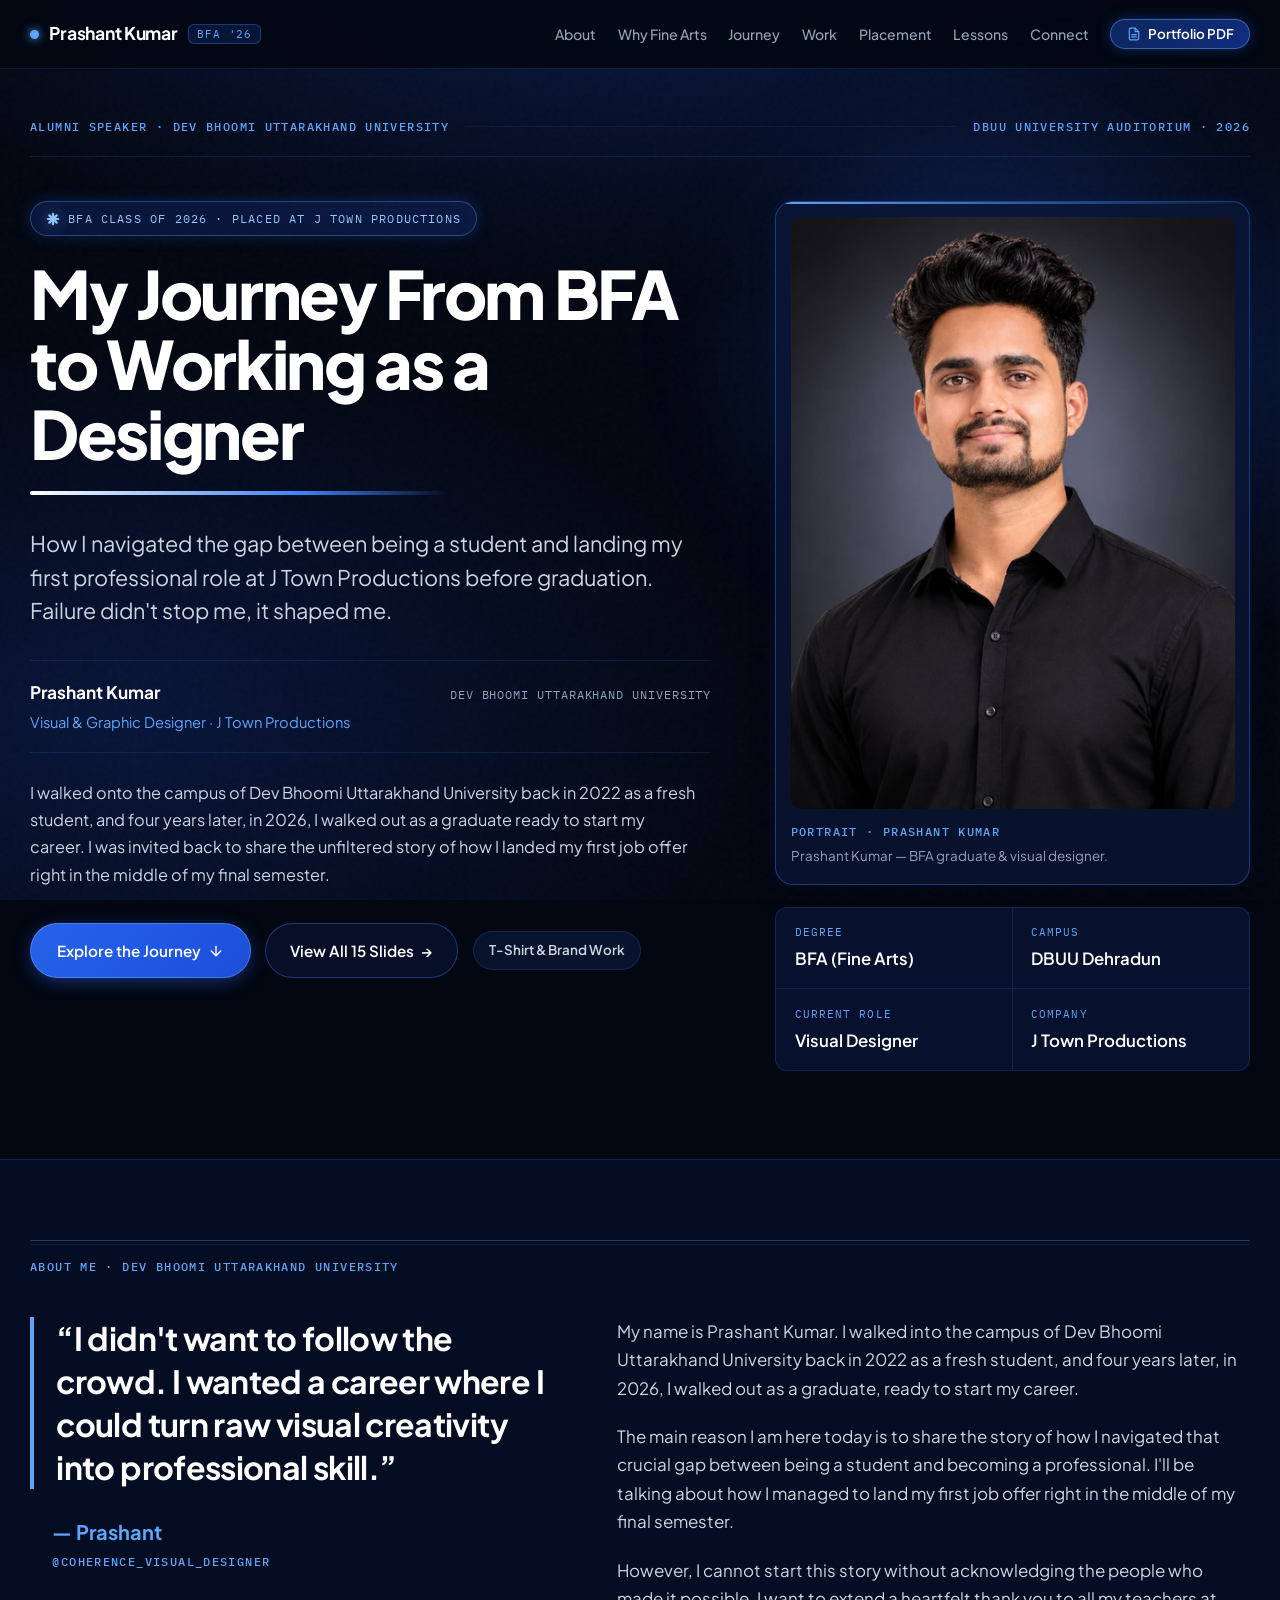
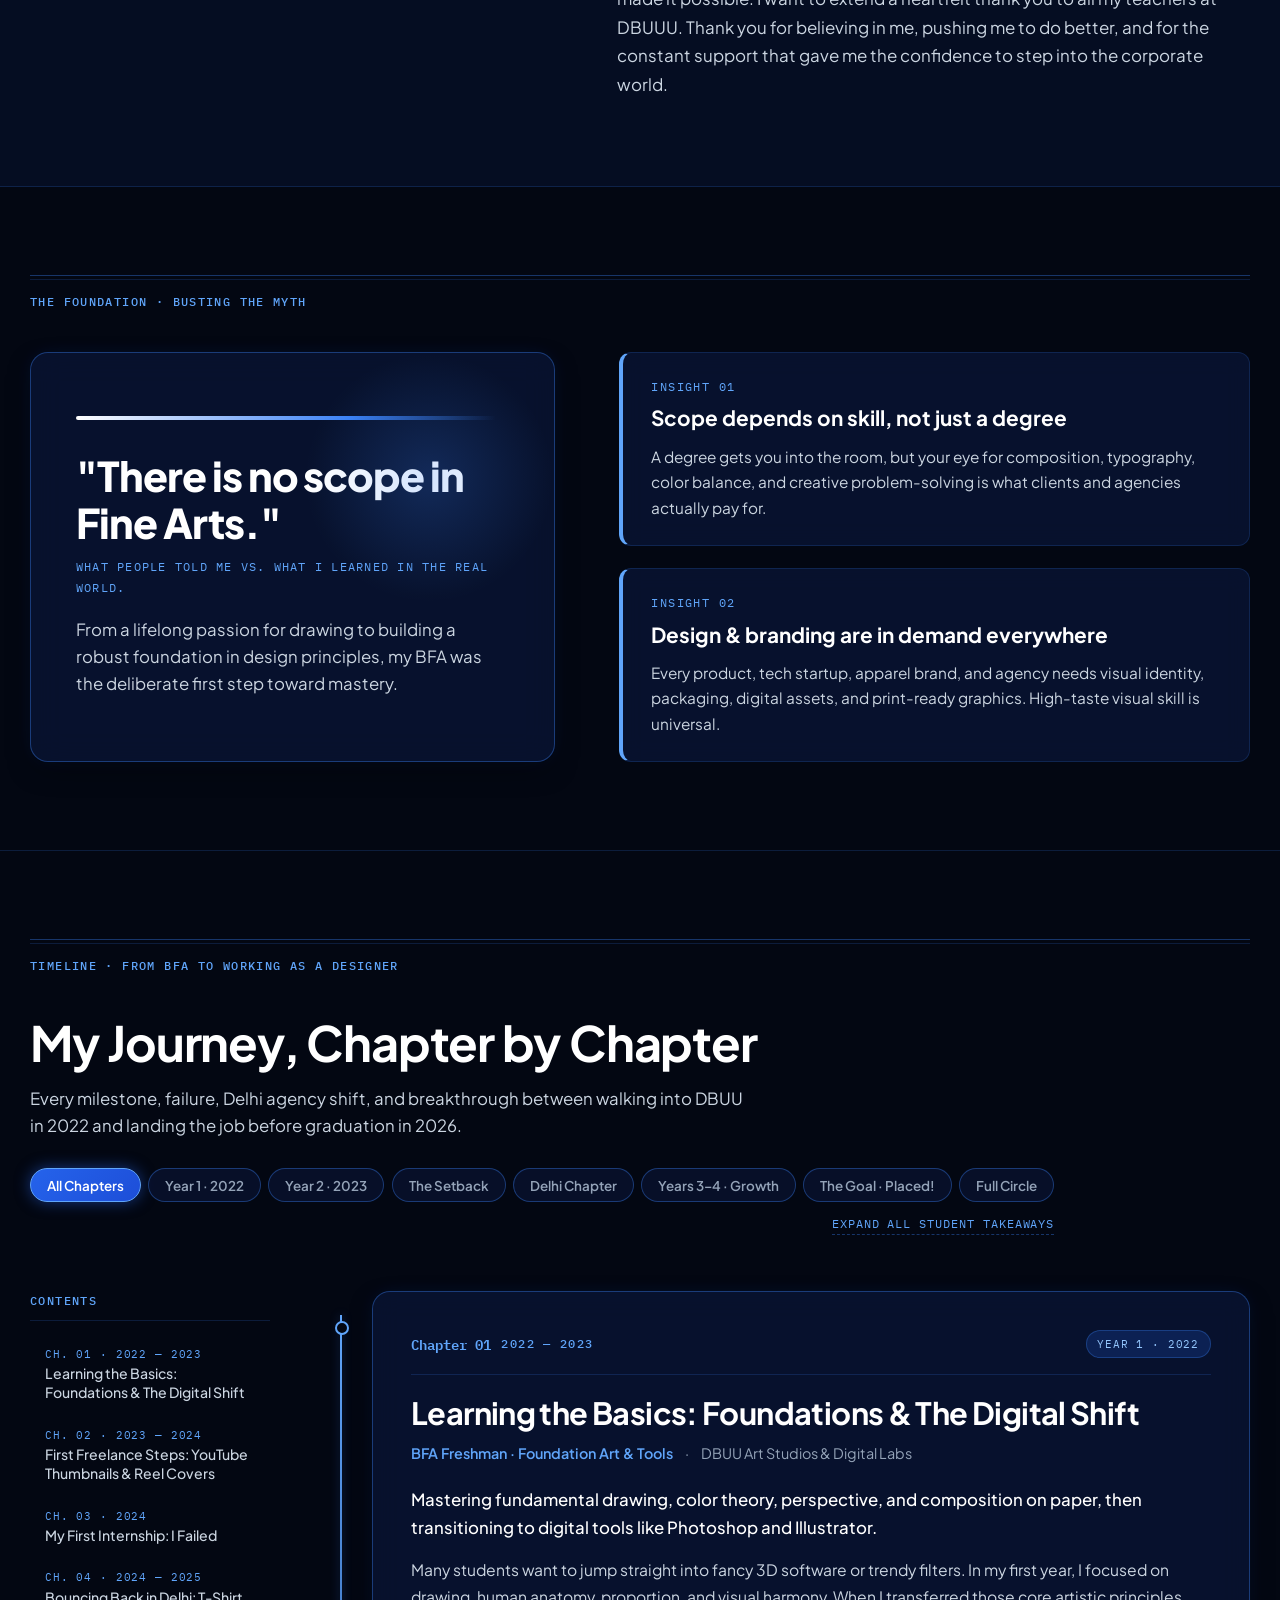
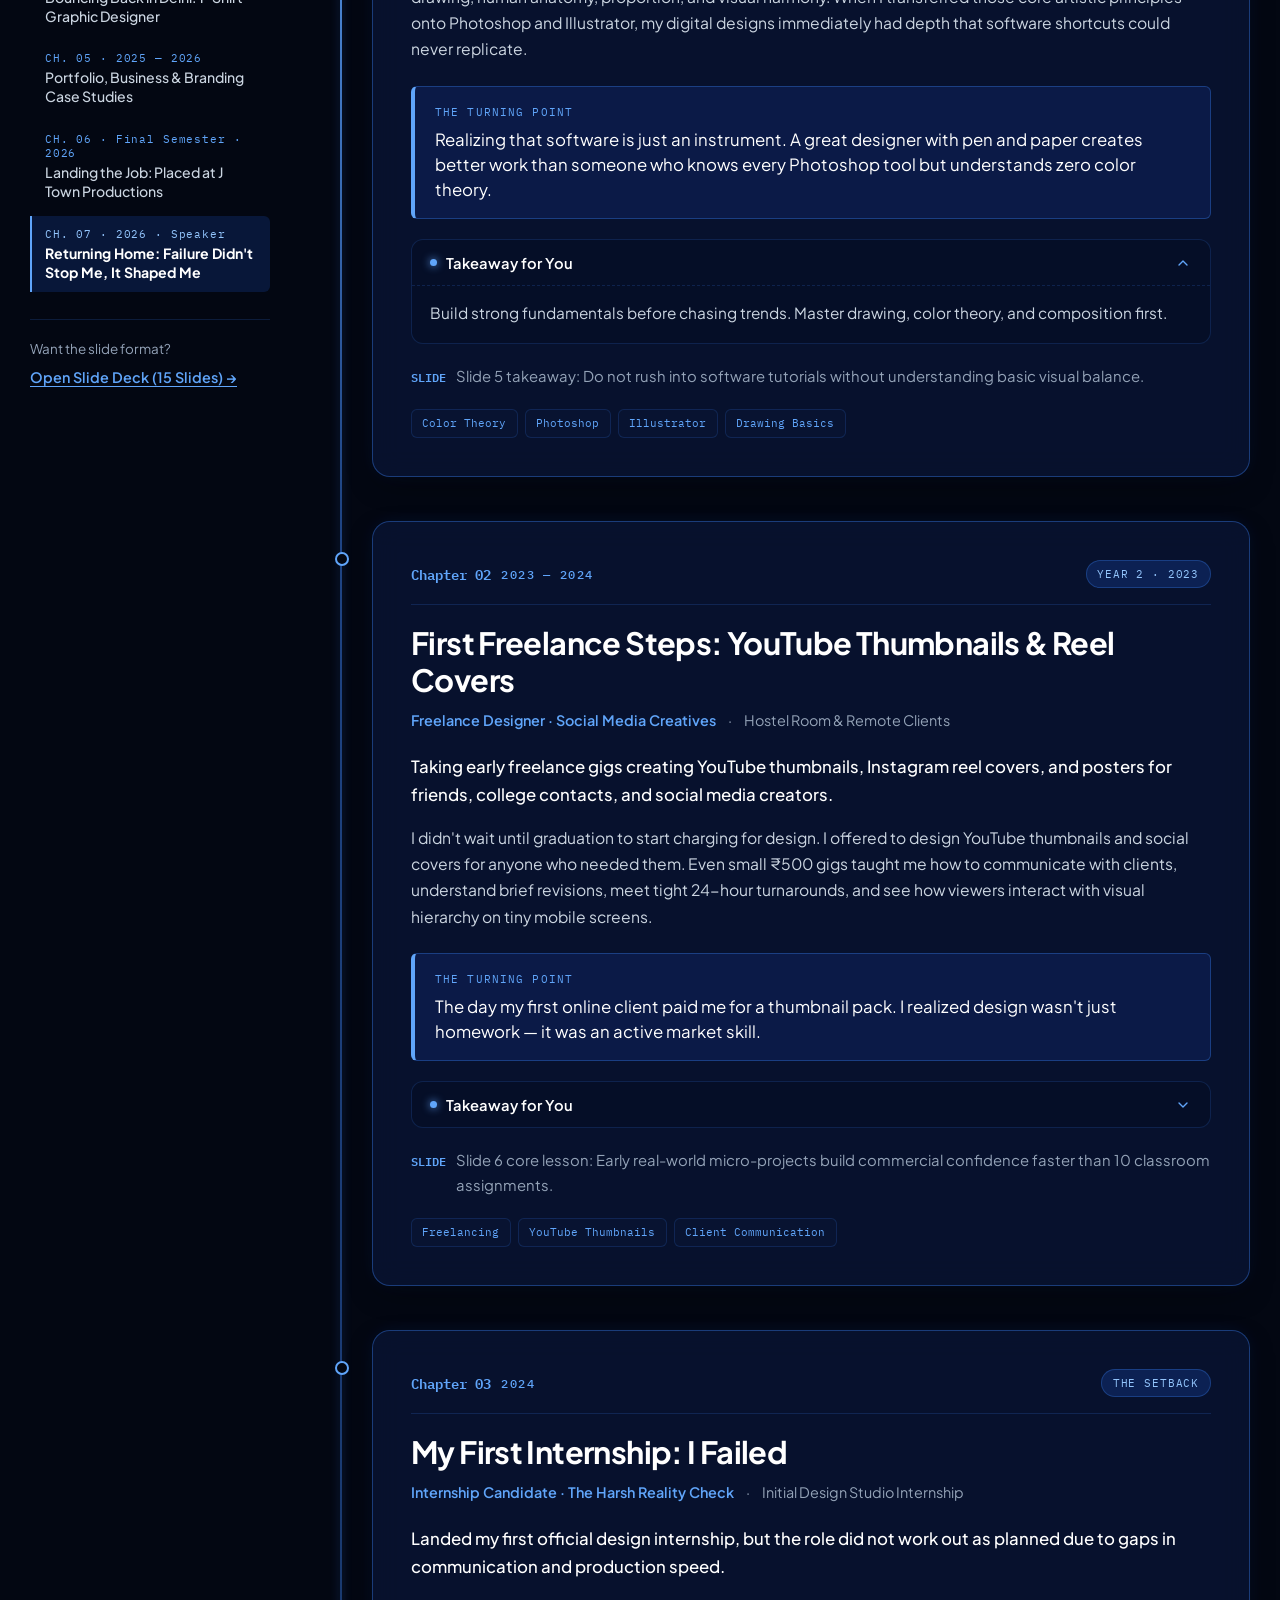
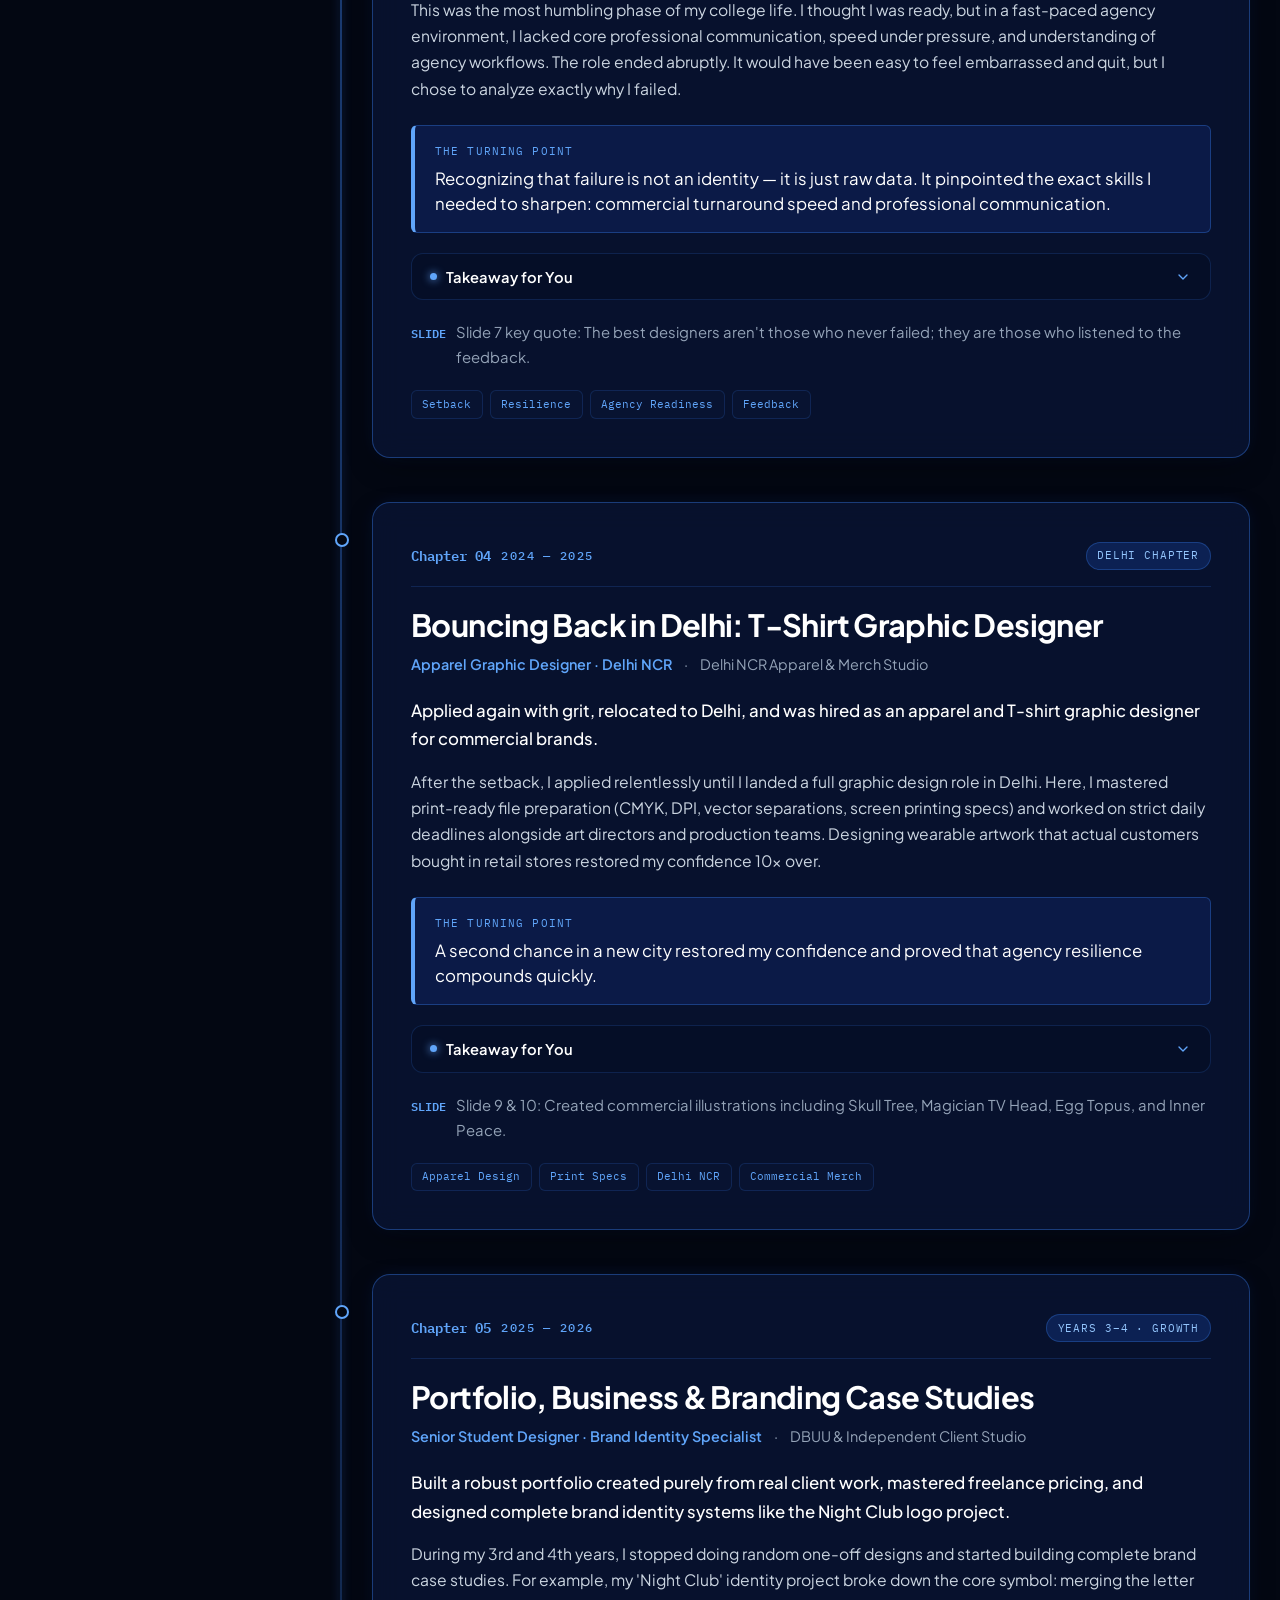
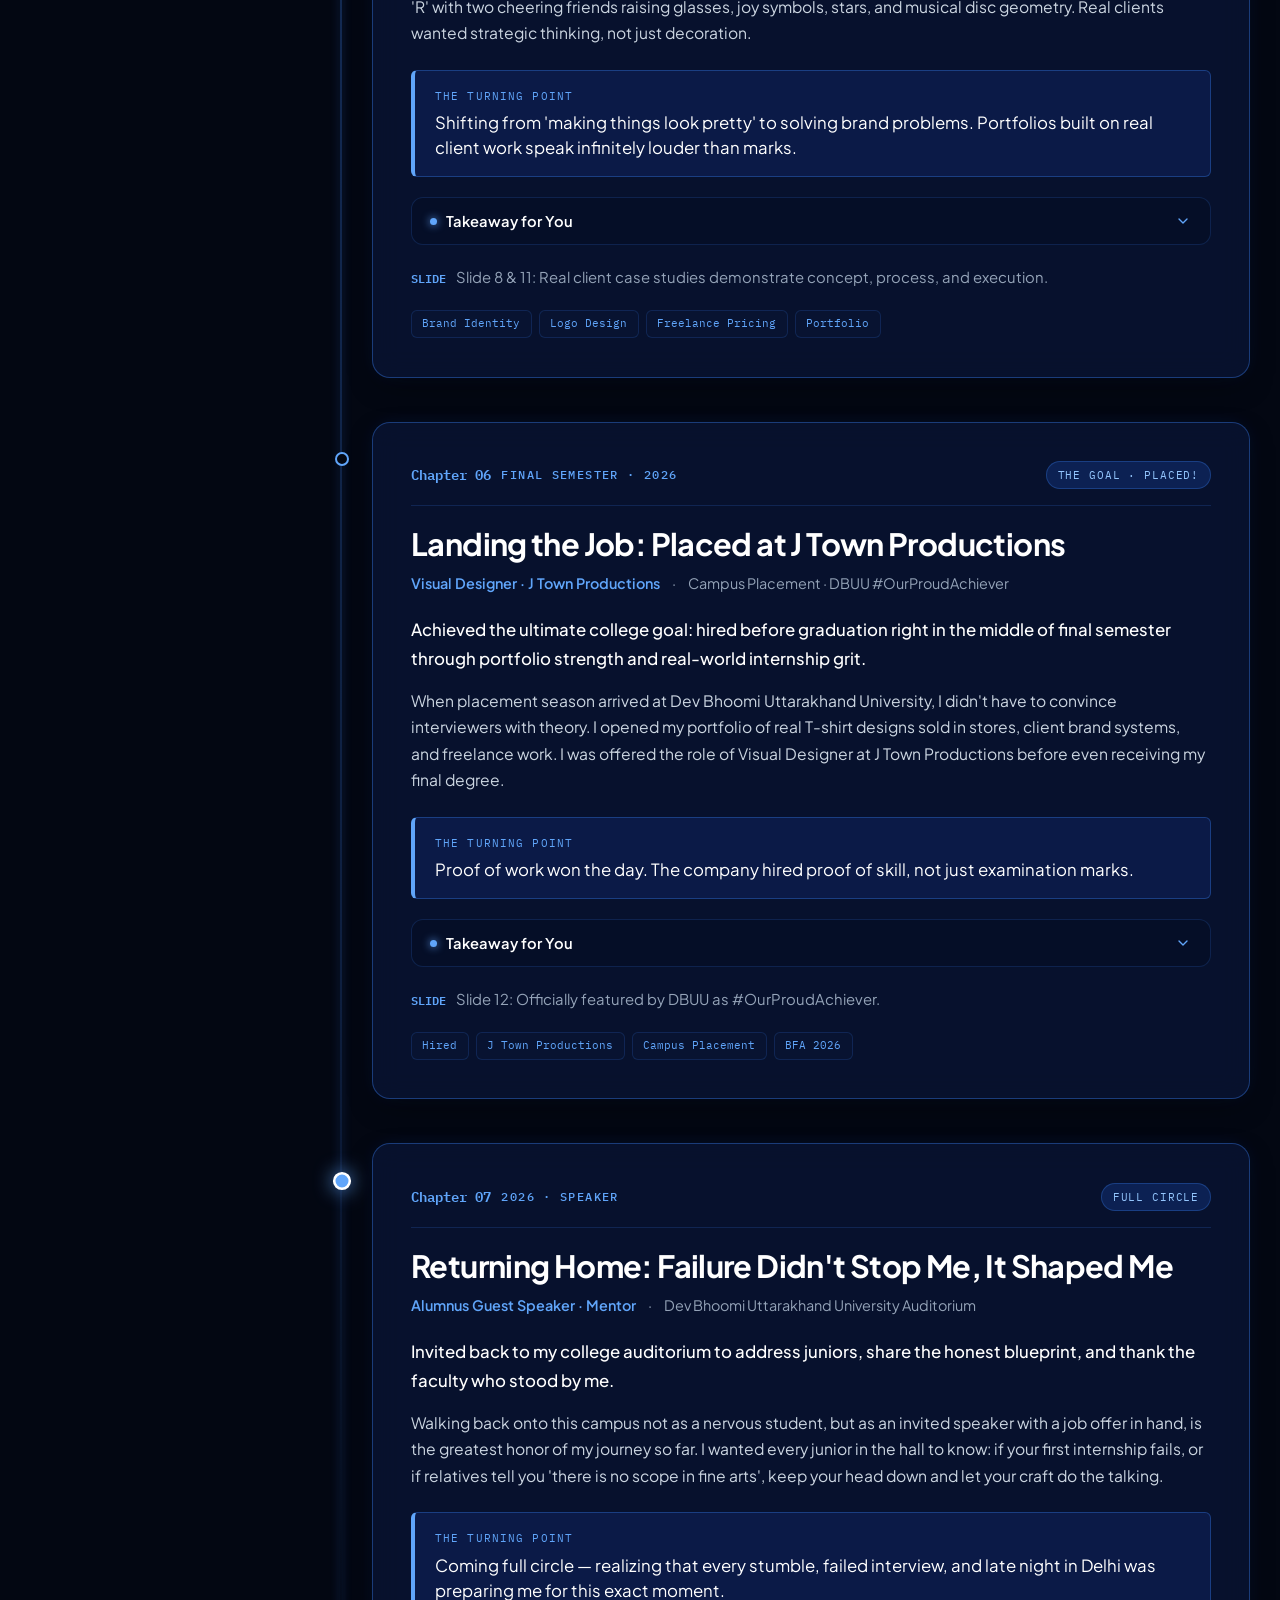
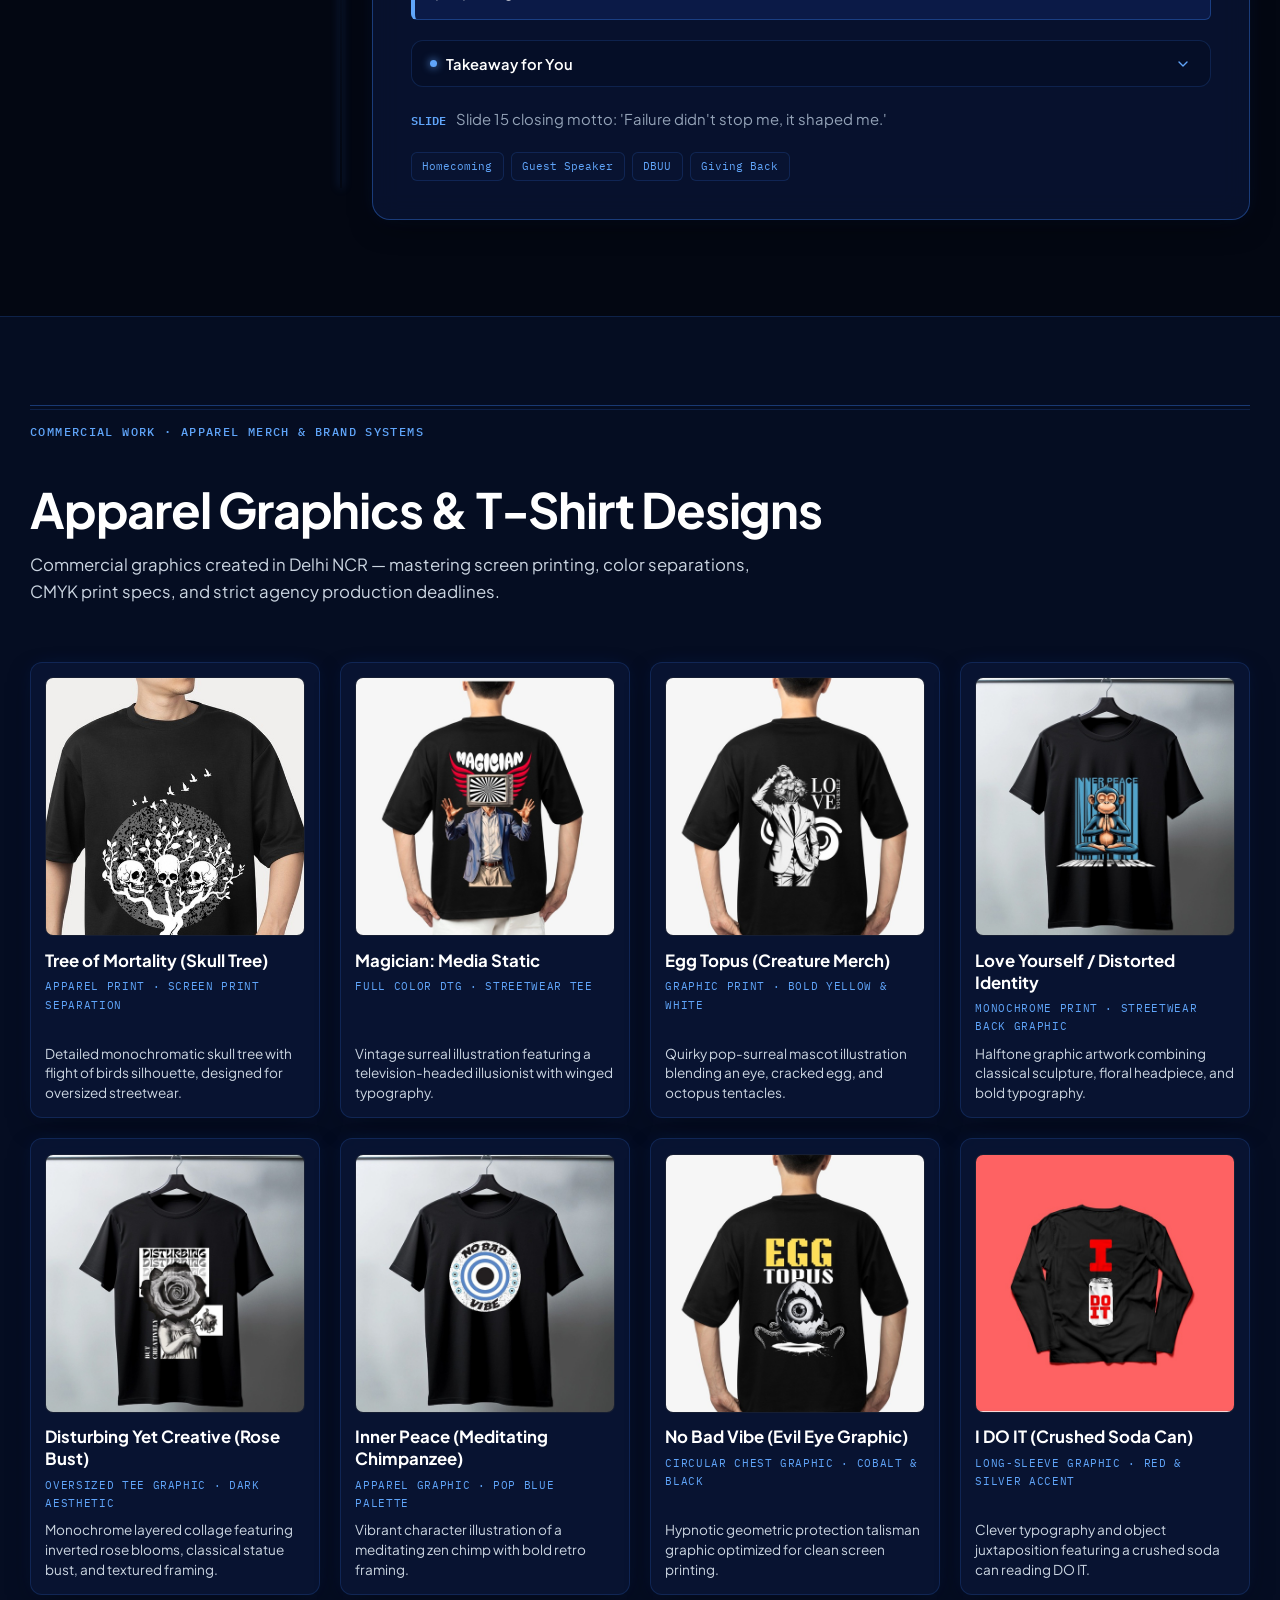
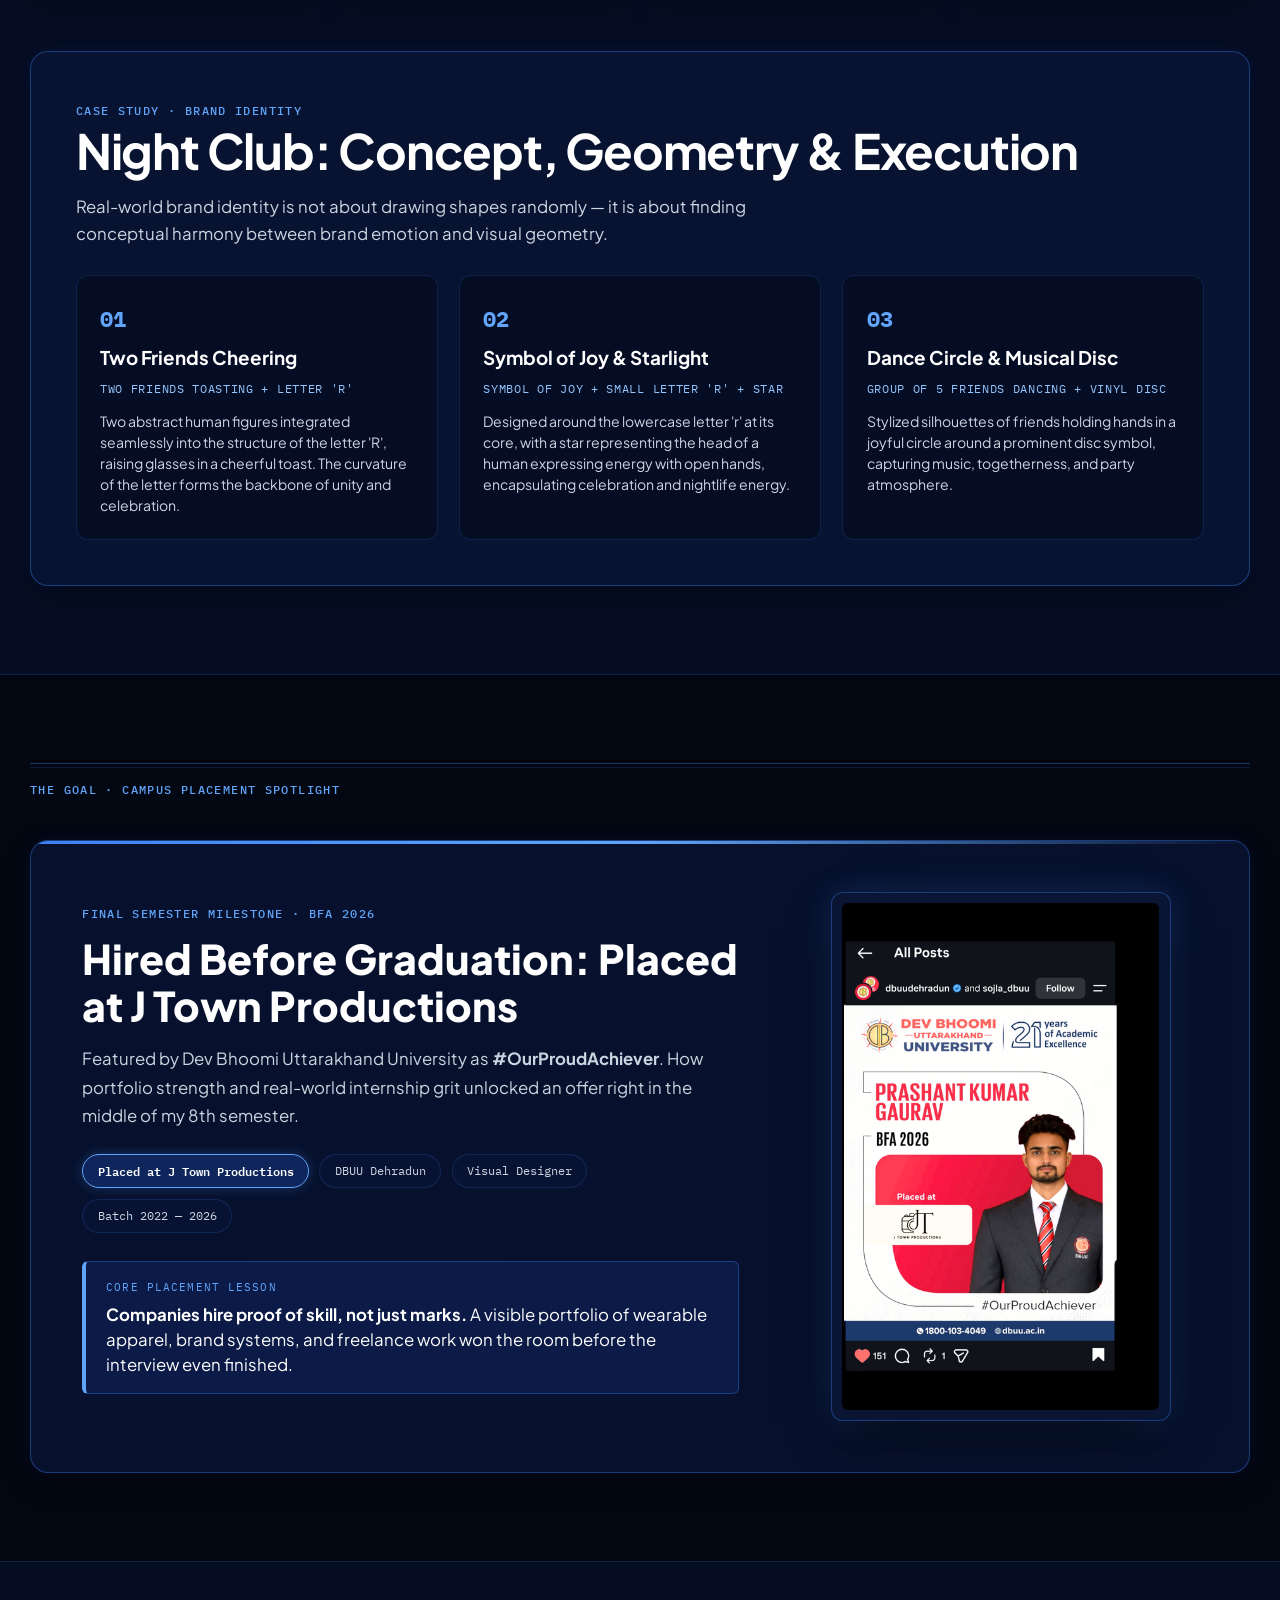
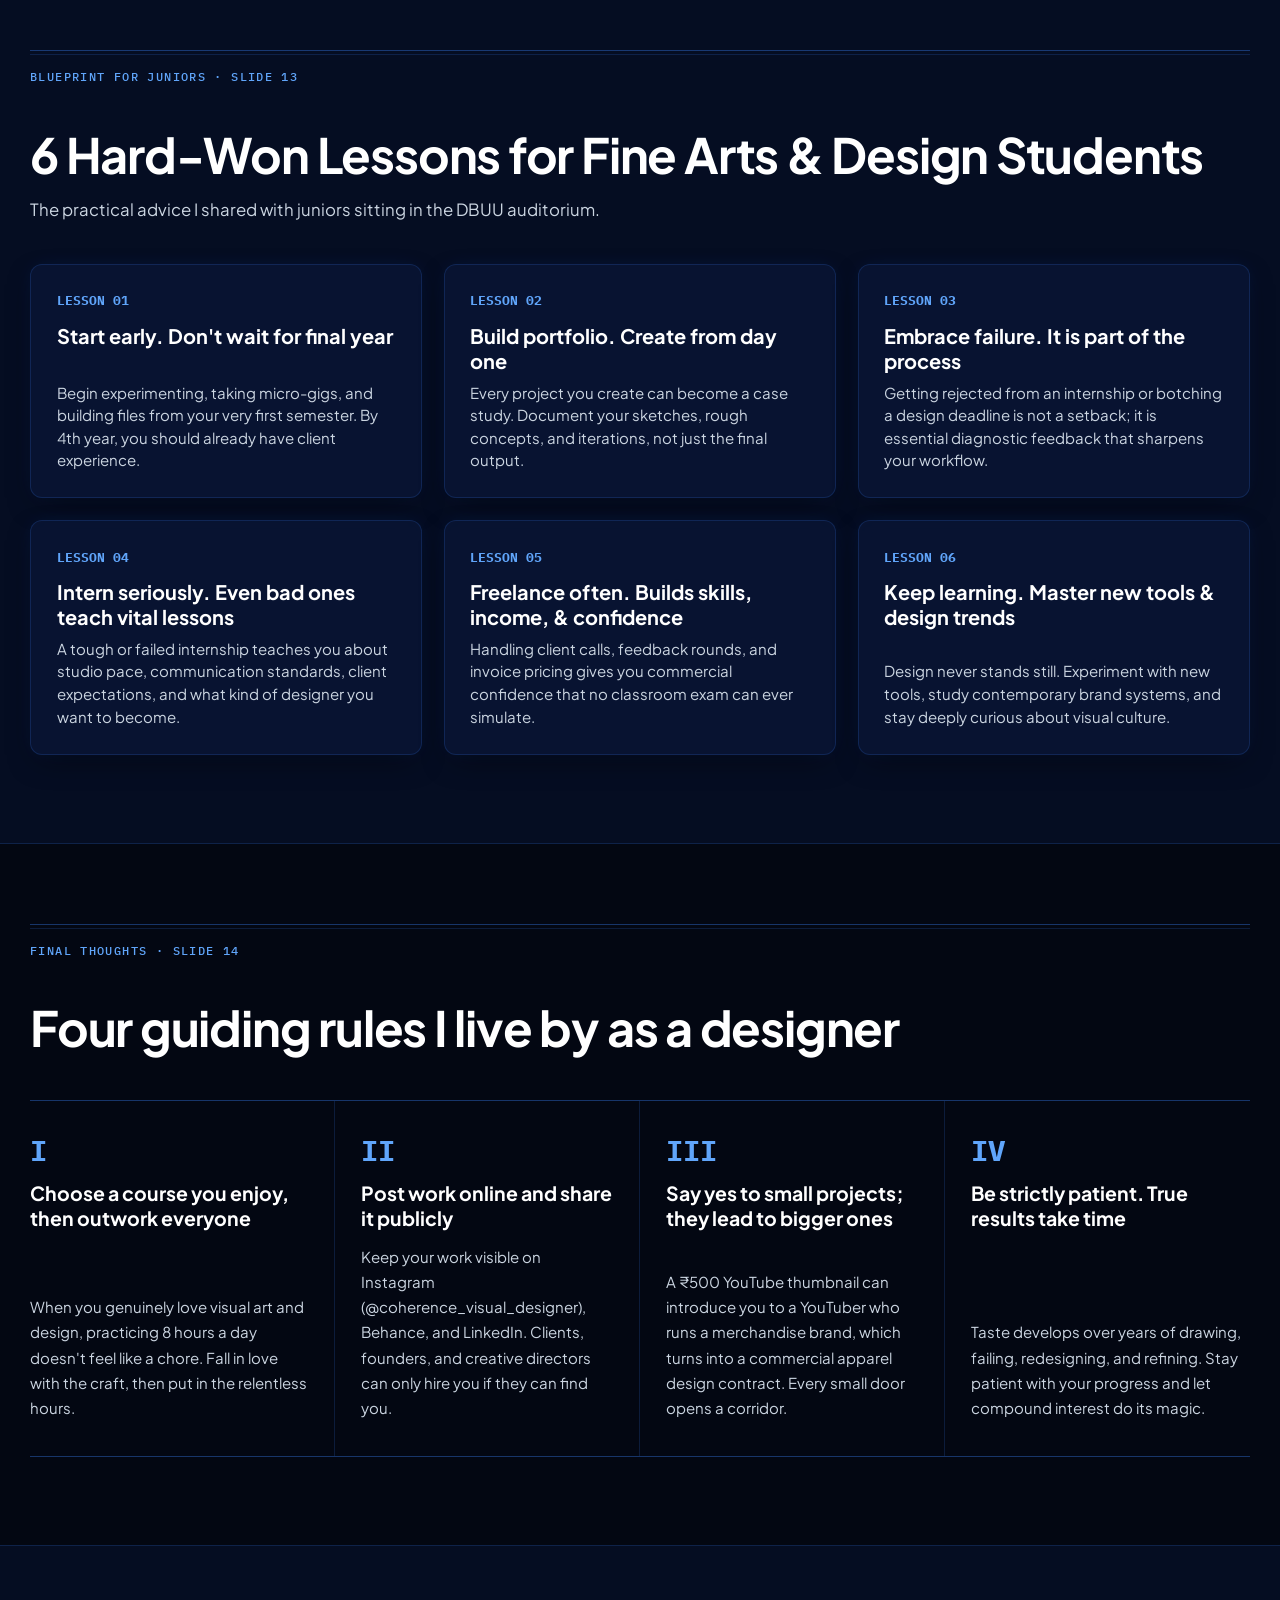
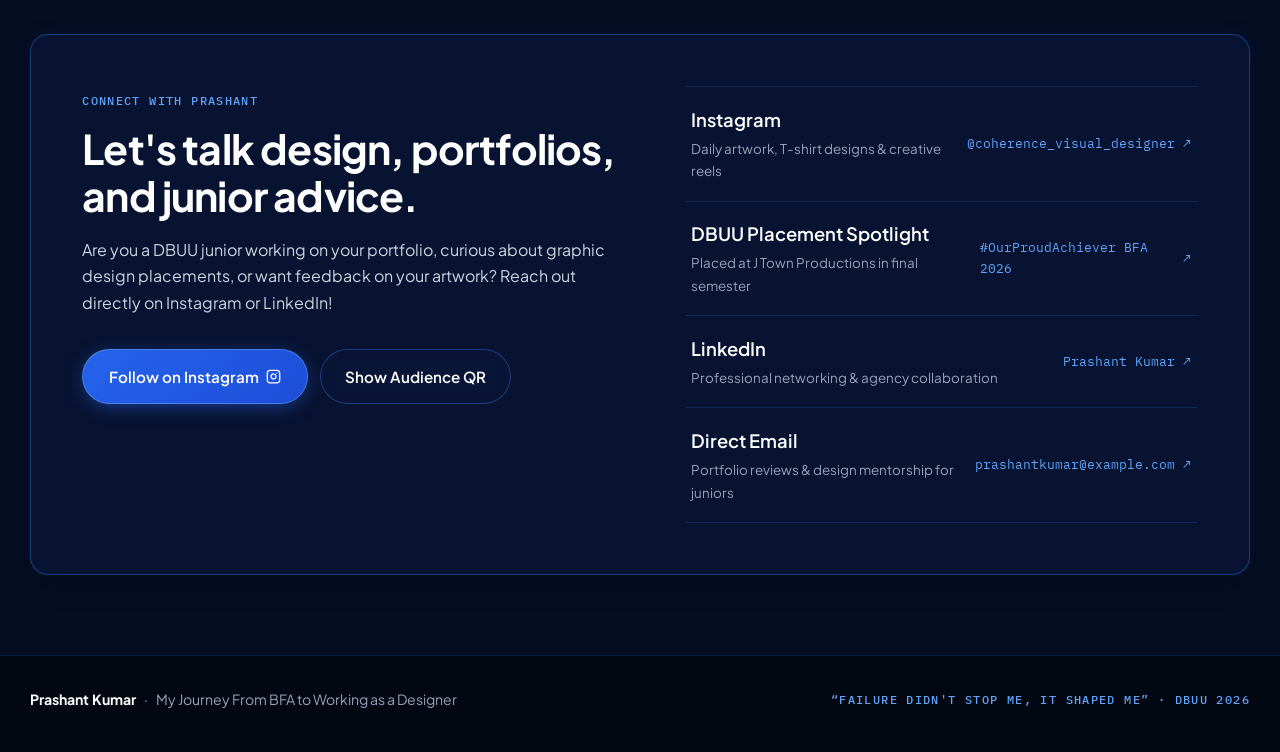
==== commit 37346235: "third-commit" ====
--- a/index.html
+++ b/index.html
@@ -3,17 +3,17 @@
   <head>
     <meta charset="UTF-8" />
     <meta name="viewport" content="width=device-width, initial-scale=1.0" />
-    <title>Prashant Kumar Gaurav — From BFA to Working as a Designer</title>
+    <title>Prashant Kumar — From BFA to Working as a Designer</title>
     <meta
       name="description"
       content="Alumni speaker showcase at Dev Bhoomi Uttarakhand University: My Journey From BFA to Working as a Designer. Failure didn't stop me, it shaped me."
     />
 
-    <!-- Warm Editorial Typography: Fraunces (Serif), Plus Jakarta Sans (Body), IBM Plex Mono (Metadata) -->
+    <!-- Modern Blue Agency Typography: Plus Jakarta Sans (Headlines & Body), IBM Plex Mono (Metadata) -->
     <link rel="preconnect" href="https://fonts.googleapis.com" />
     <link rel="preconnect" href="https://fonts.gstatic.com" crossorigin />
     <link
-      href="https://fonts.googleapis.com/css2?family=Fraunces:ital,opsz,wght@0,9..144,400;0,9..144,500;0,9..144,600;1,9..144,400;1,9..144,500&family=IBM+Plex+Mono:wght@400;500;600&family=Plus+Jakarta+Sans:wght@400;500;600;700&display=swap"
+      href="https://fonts.googleapis.com/css2?family=IBM+Plex+Mono:wght@400;500;600&family=Plus+Jakarta+Sans:wght@400;500;600;700;800&display=swap"
       rel="stylesheet"
     />
 
@@ -45,6 +45,15 @@
           <a href="#placement">Placement</a>
           <a href="#lessons">Lessons</a>
           <a href="#connect">Connect</a>
+          <button type="button" class="nav-pdf-btn" id="open-portfolio-pdf-btn" title="Open Graphic Design Portfolio PDF">
+            <svg width="14" height="14" viewBox="0 0 24 24" fill="none" stroke="currentColor" stroke-width="2" stroke-linecap="round" stroke-linejoin="round" aria-hidden="true">
+              <path d="M14 2H6a2 2 0 0 0-2 2v16a2 2 0 0 0 2 2h12a2 2 0 0 0 2-2V8z"></path>
+              <polyline points="14 2 14 8 20 8"></polyline>
+              <line x1="16" y1="13" x2="8" y2="13"></line>
+              <line x1="16" y1="17" x2="8" y2="17"></line>
+            </svg>
+            <span>Portfolio PDF</span>
+          </button>
         </nav>
       </div>
     </header>
@@ -62,13 +71,27 @@
 
         <div class="hero__grid">
           <div class="hero__copy">
-            <div class="alumni-pill" id="alumni-badge">
-              BFA Class of 2026 · Placed at J Town Productions
+            <div class="alumni-pill">
+              <svg class="pdf-asterisk" style="width: 14px; height: 14px;" viewBox="0 0 100 100" fill="none" aria-hidden="true">
+                <rect x="42" y="5" width="16" height="90" rx="8" fill="url(#pill-star-grad)"/>
+                <rect x="5" y="42" width="90" height="16" rx="8" fill="url(#pill-star-grad)"/>
+                <rect x="42" y="5" width="16" height="90" rx="8" transform="rotate(45 50 50)" fill="url(#pill-star-grad)"/>
+                <rect x="42" y="5" width="16" height="90" rx="8" transform="rotate(-45 50 50)" fill="url(#pill-star-grad)"/>
+                <defs>
+                  <linearGradient id="pill-star-grad" x1="0" y1="0" x2="100" y2="100">
+                    <stop stop-color="#93C5FD"/>
+                    <stop offset="1" stop-color="#3B82F6"/>
+                  </linearGradient>
+                </defs>
+              </svg>
+              <span id="alumni-badge">BFA Class of 2026 · Placed at J Town Productions</span>
             </div>
 
             <h1 class="hero__headline" id="talk-title">
               My Journey From BFA to Working as a Designer
             </h1>
+
+            <div class="pdf-gradient-bar" aria-hidden="true"></div>
 
             <p class="hero__subtitle" id="talk-subtitle">
               How I navigated the gap between being a student and landing my first professional role
@@ -77,7 +100,7 @@
 
             <div class="hero__byline">
               <div class="hero__byline-text">
-                <span class="hero__byline-name" id="hero-speaker-name">Prashant Kumar Gaurav</span>
+                <span class="hero__byline-name" id="hero-speaker-name">Prashant Kumar</span>
                 <span class="hero__byline-role" id="hero-speaker-role">
                   Visual Designer · J Town Productions
                 </span>
@@ -111,12 +134,12 @@
                 <img
                   id="speaker-photo"
                   src="assets/prashant-portrait.png"
-                  alt="Prashant Kumar Gaurav"
+                  alt="Prashant Kumar"
                   class="editorial-frame__img"
                 />
               </div>
               <figcaption class="editorial-frame__caption">
-                <span class="mono-label">PORTRAIT · PRASHANT KUMAR GAURAV</span>
+                <span class="mono-label">PORTRAIT · PRASHANT KUMAR</span>
                 <span id="speaker-photo-caption">
                   BFA graduate, visual designer, and guest speaker back on campus.
                 </span>
@@ -165,6 +188,7 @@
 
           <div class="myth-grid">
             <div class="myth-quote-box reveal">
+              <div class="pdf-gradient-bar" aria-hidden="true" style="margin-top: 0;"></div>
               <h2 class="myth-quote-title" id="myth-heading">“There is no scope in Fine Arts.”</h2>
               <p class="myth-quote-sub" id="myth-subheading">What people told me vs. what I learned</p>
               <p class="section-lead" id="myth-lead">
@@ -305,7 +329,7 @@
             <figure class="placement-poster-frame">
               <img
                 src="assets/prashant-placement-poster.png"
-                alt="Dev Bhoomi Uttarakhand University placement spotlight poster for Prashant Kumar Gaurav"
+                alt="Dev Bhoomi Uttarakhand University placement spotlight poster for Prashant Kumar"
                 loading="lazy"
               />
             </figure>
@@ -393,7 +417,7 @@
     <footer class="colophon">
       <div class="container colophon__inner">
         <div class="colophon__left">
-          <span class="colophon__title" id="footer-speaker-name">Prashant Kumar Gaurav</span>
+          <span class="colophon__title" id="footer-speaker-name">Prashant Kumar</span>
           <span class="colophon__sep" aria-hidden="true">·</span>
           <span id="footer-event-name">My Journey From BFA to Working as a Designer</span>
         </div>
@@ -452,6 +476,61 @@
       </div>
     </div>
 
+    <!-- FULLSCREEN PORTFOLIO PDF VIEWER WITH TOP-RIGHT CROSS BAR -->
+    <div
+      class="pdf-modal-backdrop"
+      id="portfolio-pdf-modal"
+      hidden
+      role="dialog"
+      aria-modal="true"
+      aria-label="Graphic Design Portfolio PDF Viewer"
+    >
+      <div class="pdf-modal-container">
+        <div class="pdf-modal-topbar">
+          <div class="pdf-modal-title-wrap">
+            <span class="mono-label">PORTFOLIO VIEWER</span>
+            <span class="pdf-modal-filename">Graphic Design Portfolio (prashant).pdf</span>
+          </div>
+          <div class="pdf-modal-actions">
+            <a
+              href="Graphic%20Design%20Portfolio%20(prashant).pdf"
+              target="_blank"
+              rel="noopener noreferrer"
+              class="pdf-modal-action-btn"
+              title="Open PDF in new browser tab"
+            >
+              <svg width="13" height="13" viewBox="0 0 24 24" fill="none" stroke="currentColor" stroke-width="2" stroke-linecap="round" stroke-linejoin="round" aria-hidden="true">
+                <path d="M18 13v6a2 2 0 0 1-2 2H5a2 2 0 0 1-2-2V8a2 2 0 0 1 2-2h6"></path>
+                <polyline points="15 3 21 3 21 9"></polyline>
+                <line x1="10" y1="14" x2="21" y2="3"></line>
+              </svg>
+              <span>Open in New Tab</span>
+            </a>
+            <button
+              type="button"
+              class="pdf-modal-close-btn"
+              id="close-portfolio-pdf-btn"
+              aria-label="Close PDF viewer (Esc)"
+              title="Close (Esc)"
+            >
+              <svg width="18" height="18" viewBox="0 0 24 24" fill="none" stroke="currentColor" stroke-width="2.3" stroke-linecap="round" stroke-linejoin="round" aria-hidden="true">
+                <line x1="18" y1="6" x2="6" y2="18"></line>
+                <line x1="6" y1="6" x2="18" y2="18"></line>
+              </svg>
+            </button>
+          </div>
+        </div>
+        <div class="pdf-modal-content">
+          <iframe
+            id="portfolio-pdf-iframe"
+            data-src="Graphic%20Design%20Portfolio%20(prashant).pdf#view=FitH"
+            title="Graphic Design Portfolio PDF"
+            class="pdf-viewer-iframe"
+          ></iframe>
+        </div>
+      </div>
+    </div>
+
     <script src="data.js"></script>
     <script src="app.js"></script>
   </body>
--- a/styles.css
+++ b/styles.css
@@ -1,40 +1,46 @@
 /* ==========================================================================
-   WARM EDITORIAL SPEAKER SHOWCASE — EXTENDED STYLESHEET
-   Preserving: Alabaster Paper, Warm Linen, Espresso Ink & Collegiate Terracotta
+   BLUE & WHITE GRADIENT MODERN MARKETING AGENCY / STUDIO THEME
+   Directly matching: "Blue and White Gradient Modern Marketing Agency Profile"
+   Palette: Deep Midnight Blue, Electric Cobalt, Neon Cyan & Crisp White
    ========================================================================== */
 
 :root {
-  --bg-paper: #faf7f2;
-  --bg-linen: #f2ebe0;
-  --bg-card: #fffdf9;
-  --bg-tint: #f6efe4;
-
-  --ink-primary: #1c1917;
-  --ink-secondary: #4e4944;
-  --ink-muted: #78716c;
-
-  --accent: #b84a27;
-  --accent-dark: #93381b;
-  --accent-soft: rgba(184, 74, 39, 0.1);
-  --accent-border: rgba(184, 74, 39, 0.32);
-
-  --rule: rgba(28, 25, 23, 0.13);
-  --rule-strong: rgba(28, 25, 23, 0.28);
-
-  --font-serif: "Fraunces", Georgia, "Times New Roman", serif;
-  --font-sans: "Plus Jakarta Sans", -apple-system, BlinkMacSystemFont, "Segoe UI", sans-serif;
+  --bg-page: #030712;
+  --bg-page-secondary: #050d22;
+  --bg-card: rgba(10, 23, 56, 0.72);
+  --bg-card-hover: rgba(14, 32, 78, 0.85);
+  --bg-card-solid: #09173b;
+  --bg-tint: rgba(37, 99, 235, 0.12);
+  --bg-glow: rgba(59, 130, 246, 0.15);
+
+  --ink-primary: #ffffff;
+  --ink-secondary: #cbd5e1;
+  --ink-muted: #94a3b8;
+  --ink-faint: #64748b;
+
+  --accent-blue: #3b82f6;
+  --accent-blue-bright: #60a5fa;
+  --accent-blue-deep: #1d4ed8;
+  --accent-cyan: #38bdf8;
+  --accent-glow: rgba(59, 130, 246, 0.4);
+
+  --rule: rgba(59, 130, 246, 0.18);
+  --rule-strong: rgba(59, 130, 246, 0.38);
+  --rule-white: rgba(255, 255, 255, 0.12);
+
+  --font-sans: "Plus Jakarta Sans", -apple-system, BlinkMacSystemFont, "Segoe UI", Roboto, sans-serif;
   --font-mono: "IBM Plex Mono", ui-monospace, SFMono-Regular, Menlo, monospace;
 
-  --radius-sm: 4px;
-  --radius-md: 10px;
-  --radius-lg: 16px;
+  --radius-sm: 6px;
+  --radius-md: 12px;
+  --radius-lg: 18px;
   --radius-pill: 999px;
 
-  --shadow-soft: 0 10px 30px -16px rgba(28, 25, 23, 0.14);
-  --shadow-float: 0 20px 50px -15px rgba(28, 25, 23, 0.25);
+  --shadow-soft: 0 10px 30px -10px rgba(0, 0, 0, 0.65), 0 0 20px -5px rgba(37, 99, 235, 0.18);
+  --shadow-float: 0 20px 50px -15px rgba(0, 0, 0, 0.85), 0 0 35px -5px rgba(59, 130, 246, 0.3);
 
   --container-max: 1220px;
-  --ease-editorial: cubic-bezier(0.22, 1, 0.36, 1);
+  --ease-modern: cubic-bezier(0.16, 1, 0.3, 1);
 }
 
 /* Reset & Base */
@@ -53,17 +59,22 @@
 
 body {
   margin: 0;
-  background-color: var(--bg-paper);
-  color: var(--ink-primary);
+  background-color: var(--bg-page);
+  color: var(--ink-secondary);
   font-family: var(--font-sans);
   line-height: 1.68;
   overflow-x: hidden;
-  transition: font-size 0.25s var(--ease-editorial);
+  background-image:
+    radial-gradient(ellipse 90% 60% at 50% -10%, rgba(30, 64, 175, 0.35), transparent 70%),
+    radial-gradient(ellipse 60% 50% at 90% 40%, rgba(37, 99, 235, 0.18), transparent 60%),
+    radial-gradient(ellipse 70% 60% at 10% 80%, rgba(29, 78, 216, 0.2), transparent 70%);
+  background-attachment: fixed;
+  background-repeat: no-repeat;
+  transition: font-size 0.25s var(--ease-modern);
 }
 
 body.stage-mode {
   font-size: 18px;
-  background-color: #fbf9f4;
 }
 
 img {
@@ -87,21 +98,21 @@
 }
 
 ::selection {
-  background: var(--accent-soft);
-  color: var(--ink-primary);
-}
-
-/* Subtle tactile paper texture overlay */
+  background: rgba(59, 130, 246, 0.4);
+  color: #ffffff;
+}
+
+/* Ambient glow & backdrop overlay */
 .paper-grain {
   position: fixed;
   inset: 0;
   pointer-events: none;
-  z-index: 900;
-  opacity: 0.03;
-  background-image: url("data:image/svg+xml,%3Csvg viewBox='0 0 200 200' xmlns='http://www.w3.org/2000/svg'%3E%3Cfilter id='n'%3E%3CfeTurbulence type='fractalNoise' baseFrequency='0.85' numOctaves='3' stitchTiles='stitch'/%3E%3C/filter%3E%3Crect width='100%25' height='100%25' filter='url(%23n)'/%3E%3C/svg%3E");
-}
-
-/* Top Reading Progress Hairline */
+  z-index: 1;
+  opacity: 0.025;
+  background-image: url("data:image/svg+xml,%3Csvg viewBox='0 0 200 200' xmlns='http://www.w3.org/2000/svg'%3E%3Cfilter id='n'%3E%3CfeTurbulence type='fractalNoise' baseFrequency='0.9' numOctaves='3' stitchTiles='stitch'/%3E%3C/filter%3E%3Crect width='100%25' height='100%25' filter='url(%23n)'/%3E%3C/svg%3E");
+}
+
+/* Top Reading Progress Line (Electric Blue) */
 .reading-progress {
   position: fixed;
   top: 0;
@@ -115,7 +126,8 @@
 .reading-progress__bar {
   height: 100%;
   width: 0%;
-  background: var(--accent);
+  background: linear-gradient(90deg, #3b82f6, #60a5fa, #93c5fd);
+  box-shadow: 0 0 10px rgba(96, 165, 250, 0.8);
   transition: width 0.08s linear;
 }
 
@@ -123,15 +135,17 @@
 .container {
   width: min(100% - 2.5rem, var(--container-max));
   margin-inline: auto;
+  position: relative;
+  z-index: 2;
 }
 
 .mono-label {
   font-family: var(--font-mono);
   font-size: 0.72rem;
   font-weight: 500;
-  letter-spacing: 0.11em;
+  letter-spacing: 0.12em;
   text-transform: uppercase;
-  color: var(--ink-muted);
+  color: var(--accent-blue-bright);
 }
 
 .editorial-rule {
@@ -155,11 +169,11 @@
 }
 
 .section-heading {
-  font-family: var(--font-serif);
-  font-weight: 500;
-  font-size: clamp(2rem, 3.8vw, 3.15rem);
-  line-height: 1.12;
-  letter-spacing: -0.02em;
+  font-family: var(--font-sans);
+  font-weight: 700;
+  font-size: clamp(2rem, 3.8vw, 3.2rem);
+  line-height: 1.15;
+  letter-spacing: -0.025em;
   margin: 0 0 0.9rem;
   color: var(--ink-primary);
 }
@@ -169,10 +183,30 @@
   font-size: 1.05rem;
   color: var(--ink-secondary);
   max-width: 60ch;
+  line-height: 1.6;
+}
+
+/* Signature PDF Gradient Bar */
+.pdf-gradient-bar {
+  height: 4px;
+  width: 100%;
+  max-width: 420px;
+  background: linear-gradient(90deg, #ffffff 0%, #3b82f6 65%, transparent 100%);
+  border-radius: var(--radius-pill);
+  margin: 1.25rem 0 2rem;
+}
+
+/* The PDF Star/Asterisk Emblem */
+.pdf-asterisk {
+  display: inline-block;
+  width: 28px;
+  height: 28px;
+  flex-shrink: 0;
+  filter: drop-shadow(0 0 8px rgba(96, 165, 250, 0.6));
 }
 
 /* ==========================================================================
-   BUTTONS
+   BUTTONS — MODERN SLICK PILLS
    ========================================================================== */
 .btn-primary,
 .btn-outline,
@@ -181,103 +215,107 @@
   display: inline-flex;
   align-items: center;
   justify-content: center;
-  gap: 0.45rem;
+  gap: 0.48rem;
   border-radius: var(--radius-pill);
-  font-weight: 500;
-  transition: transform 0.2s var(--ease-editorial), background-color 0.2s ease,
+  font-weight: 600;
+  transition: transform 0.2s var(--ease-modern), background-color 0.2s ease,
     border-color 0.2s ease, color 0.2s ease, box-shadow 0.2s ease;
   white-space: nowrap;
 }
 
 .btn-primary {
+  padding: 0.85rem 1.6rem;
+  background: linear-gradient(135deg, #2563eb 0%, #1d4ed8 100%);
+  color: #ffffff;
+  border: 1px solid rgba(147, 197, 253, 0.35);
+  font-size: 0.95rem;
+  box-shadow: 0 4px 20px -5px rgba(37, 99, 235, 0.7);
+}
+
+.btn-primary:hover {
+  background: linear-gradient(135deg, #3b82f6 0%, #2563eb 100%);
+  border-color: #93c5fd;
+  transform: translateY(-2px);
+  box-shadow: 0 8px 25px -5px rgba(59, 130, 246, 0.9);
+}
+
+.btn-outline {
   padding: 0.85rem 1.5rem;
-  background: var(--accent);
-  color: #fffdf9;
-  border: 1px solid var(--accent);
-  font-size: 0.95rem;
-}
-
-.btn-primary:hover {
-  background: var(--accent-dark);
-  border-color: var(--accent-dark);
-  transform: translateY(-1px);
-  box-shadow: 0 8px 20px -10px rgba(184, 74, 39, 0.55);
-}
-
-.btn-outline {
-  padding: 0.85rem 1.45rem;
-  background: transparent;
-  color: var(--ink-primary);
+  background: rgba(10, 23, 56, 0.6);
+  color: #ffffff;
   border: 1px solid var(--rule-strong);
   font-size: 0.95rem;
+  backdrop-filter: blur(10px);
 }
 
 .btn-outline:hover {
-  border-color: var(--ink-primary);
-  background: rgba(28, 25, 23, 0.04);
-  transform: translateY(-1px);
+  border-color: var(--accent-blue-bright);
+  background: rgba(30, 64, 175, 0.35);
+  transform: translateY(-2px);
+  box-shadow: 0 0 18px rgba(59, 130, 246, 0.35);
 }
 
 .btn-ink {
-  padding: 0.45rem 0.95rem;
-  background: var(--ink-primary);
-  color: var(--bg-paper);
-  border: 1px solid var(--ink-primary);
-  font-size: 0.82rem;
-  line-height: 1;
+  padding: 0.5rem 1rem;
+  background: #ffffff;
+  color: #030712;
+  border: 1px solid #ffffff;
+  font-size: 0.84rem;
+  font-weight: 600;
 }
 
 .btn-ink:hover {
-  background: var(--accent);
-  border-color: var(--accent);
+  background: var(--accent-blue-bright);
+  border-color: var(--accent-blue-bright);
+  color: #ffffff;
 }
 
 .btn-ghost {
-  padding: 0.45rem 0.85rem;
-  background: transparent;
+  padding: 0.48rem 0.95rem;
+  background: rgba(15, 30, 70, 0.55);
   color: var(--ink-secondary);
   border: 1px solid var(--rule);
-  font-size: 0.82rem;
-  line-height: 1;
+  font-size: 0.84rem;
+  backdrop-filter: blur(8px);
 }
 
 .btn-ghost:hover {
-  color: var(--ink-primary);
-  border-color: var(--rule-strong);
-  background: rgba(28, 25, 23, 0.03);
+  color: #ffffff;
+  border-color: var(--accent-blue-bright);
+  background: rgba(37, 99, 235, 0.25);
 }
 
 .btn-ghost[aria-pressed="true"] {
-  background: var(--accent-soft);
-  color: var(--accent-dark);
-  border-color: var(--accent-border);
+  background: var(--accent-blue-deep);
+  color: #ffffff;
+  border-color: var(--accent-blue-bright);
 }
 
 .link-inline {
   background: none;
   border: none;
   padding: 0;
-  color: var(--accent);
-  font-weight: 500;
-  font-size: 0.88rem;
+  color: var(--accent-blue-bright);
+  font-weight: 600;
+  font-size: 0.9rem;
   text-decoration: underline;
   text-underline-offset: 3px;
 }
 
 .link-inline:hover {
-  color: var(--accent-dark);
+  color: #ffffff;
 }
 
 /* ==========================================================================
-   MAGAZINE MASTHEAD NAVIGATION — CRISP ALIGNMENT & NO-WRAP
+   NAVIGATION MASTHEAD — SLEEK TRANSLUCENT GLASS
    ========================================================================== */
 .masthead {
   position: sticky;
   top: 0;
   z-index: 500;
-  background: rgba(250, 247, 242, 0.94);
-  backdrop-filter: blur(12px);
-  -webkit-backdrop-filter: blur(12px);
+  background: rgba(3, 7, 18, 0.88);
+  backdrop-filter: blur(16px);
+  -webkit-backdrop-filter: blur(16px);
   border-bottom: 1px solid var(--rule);
 }
 
@@ -285,14 +323,14 @@
   display: flex;
   align-items: center;
   justify-content: space-between;
-  gap: 1.25rem;
-  min-height: 4.15rem;
+  gap: 1.5rem;
+  min-height: 4.25rem;
 }
 
 .masthead__brand {
   display: inline-flex;
   align-items: center;
-  gap: 0.6rem;
+  gap: 0.65rem;
   flex-shrink: 0;
   white-space: nowrap;
 }
@@ -301,15 +339,17 @@
   width: 9px;
   height: 9px;
   border-radius: 50%;
-  background: var(--accent);
+  background: var(--accent-blue-bright);
+  box-shadow: 0 0 10px var(--accent-blue-bright);
   flex-shrink: 0;
 }
 
 .masthead__title {
-  font-family: var(--font-serif);
-  font-weight: 600;
-  font-size: 1.08rem;
-  letter-spacing: -0.01em;
+  font-family: var(--font-sans);
+  font-weight: 700;
+  font-size: 1.1rem;
+  letter-spacing: -0.015em;
+  color: #ffffff;
   white-space: nowrap;
   line-height: 1;
 }
@@ -318,9 +358,10 @@
   font-family: var(--font-mono);
   font-size: 0.68rem;
   letter-spacing: 0.08em;
-  color: var(--ink-muted);
-  padding: 0.18rem 0.48rem;
-  border: 1px solid var(--rule);
+  color: var(--accent-blue-bright);
+  background: rgba(37, 99, 235, 0.16);
+  padding: 0.2rem 0.5rem;
+  border: 1px solid rgba(59, 130, 246, 0.35);
   border-radius: var(--radius-sm);
   white-space: nowrap;
   line-height: 1;
@@ -331,14 +372,47 @@
 .masthead__nav {
   display: flex;
   align-items: center;
-  gap: 1.25rem;
+  gap: 1.35rem;
   flex-wrap: nowrap;
 }
 
+.nav-pdf-btn {
+  display: inline-flex;
+  align-items: center;
+  gap: 0.45rem;
+  padding: 0.42rem 0.95rem;
+  background: linear-gradient(135deg, rgba(37, 99, 235, 0.35), rgba(29, 78, 216, 0.55));
+  border: 1px solid rgba(96, 165, 250, 0.5);
+  border-radius: var(--radius-pill);
+  color: #ffffff;
+  font-size: 0.84rem;
+  font-weight: 600;
+  white-space: nowrap;
+  line-height: 1;
+  transition: all 0.2s var(--ease-modern);
+  box-shadow: 0 0 14px rgba(37, 99, 235, 0.35);
+  cursor: pointer;
+}
+
+.nav-pdf-btn:hover {
+  background: linear-gradient(135deg, #2563eb, #1d4ed8);
+  border-color: #93c5fd;
+  box-shadow: 0 0 20px rgba(59, 130, 246, 0.7);
+  transform: translateY(-1px);
+}
+
+.nav-pdf-btn svg {
+  color: var(--accent-blue-bright);
+}
+
+.nav-pdf-btn:hover svg {
+  color: #ffffff;
+}
+
 .masthead__nav a {
-  font-size: 0.86rem;
+  font-size: 0.88rem;
   font-weight: 500;
-  color: var(--ink-secondary);
+  color: var(--ink-muted);
   position: relative;
   padding-block: 0.35rem;
   white-space: nowrap;
@@ -352,40 +426,41 @@
   left: 0;
   right: 0;
   bottom: 0;
-  height: 1.5px;
-  background: var(--accent);
+  height: 2px;
+  background: linear-gradient(90deg, #3b82f6, #60a5fa);
   transform: scaleX(0);
   transform-origin: left;
-  transition: transform 0.25s var(--ease-editorial);
+  transition: transform 0.25s var(--ease-modern);
 }
 
 .masthead__nav a:hover {
-  color: var(--ink-primary);
+  color: #ffffff;
 }
 
 .masthead__nav a:hover::after {
   transform: scaleX(1);
 }
 
-.masthead__actions {
-  display: flex;
-  align-items: center;
-  gap: 0.45rem;
-  flex-shrink: 0;
-  white-space: nowrap;
-}
-
-.masthead__action-btn {
-  height: 32px;
-  padding: 0 0.75rem;
-}
-
 /* ==========================================================================
-   HERO: MAGAZINE COVER SPREAD
+   HERO: MODERN AGENCY KEYNOTE SPREAD
    ========================================================================== */
 .hero {
-  padding-top: 2.2rem;
-  padding-bottom: 5rem;
+  padding-top: 3rem;
+  padding-bottom: 5.5rem;
+  position: relative;
+}
+
+.hero::before {
+  content: "";
+  position: absolute;
+  top: 0;
+  right: 0;
+  width: 550px;
+  height: 550px;
+  background: radial-gradient(circle, rgba(37, 99, 235, 0.28) 0%, transparent 70%);
+  pointer-events: none;
+  filter: blur(50px);
+  z-index: 0;
 }
 
 .hero__meta-bar {
@@ -417,34 +492,33 @@
   gap: 0.5rem;
   font-family: var(--font-mono);
   font-size: 0.74rem;
-  letter-spacing: 0.09em;
+  letter-spacing: 0.1em;
   text-transform: uppercase;
-  color: var(--accent-dark);
-  background: var(--accent-soft);
-  border: 1px solid var(--accent-border);
-  padding: 0.36rem 0.85rem;
+  color: #93c5fd;
+  background: rgba(30, 64, 175, 0.25);
+  border: 1px solid rgba(96, 165, 250, 0.35);
+  padding: 0.4rem 0.95rem;
   border-radius: var(--radius-pill);
   margin-bottom: 1.45rem;
   white-space: nowrap;
+  box-shadow: 0 0 15px rgba(37, 99, 235, 0.25);
 }
 
 .hero__headline {
-  font-family: var(--font-serif);
-  font-weight: 500;
-  font-size: clamp(2.55rem, 5.1vw, 4.25rem);
-  line-height: 1.06;
-  letter-spacing: -0.025em;
+  font-family: var(--font-sans);
+  font-weight: 800;
+  font-size: clamp(2.6rem, 5.2vw, 4.4rem);
+  line-height: 1.05;
+  letter-spacing: -0.035em;
   margin: 0 0 1.4rem;
-  color: var(--ink-primary);
-  font-variation-settings: "SOFT" 45, "WONK" 0;
+  color: #ffffff;
 }
 
 .hero__subtitle {
-  font-family: var(--font-serif);
-  font-style: italic;
+  font-family: var(--font-sans);
   font-weight: 400;
-  font-size: clamp(1.18rem, 1.8vw, 1.42rem);
-  line-height: 1.48;
+  font-size: clamp(1.15rem, 1.8vw, 1.35rem);
+  line-height: 1.55;
   color: var(--ink-secondary);
   margin: 0 0 2rem;
   max-width: 48ch;
@@ -469,27 +543,27 @@
 }
 
 .hero__byline-name {
-  font-weight: 600;
-  font-size: 1.05rem;
-  color: var(--ink-primary);
+  font-weight: 700;
+  font-size: 1.08rem;
+  color: #ffffff;
 }
 
 .hero__byline-role {
-  font-size: 0.9rem;
-  color: var(--ink-secondary);
+  font-size: 0.92rem;
+  color: var(--accent-blue-bright);
 }
 
 .hero__byline-college {
   font-family: var(--font-mono);
   font-size: 0.72rem;
-  letter-spacing: 0.06em;
+  letter-spacing: 0.08em;
   text-transform: uppercase;
-  color: var(--accent-dark);
+  color: var(--ink-muted);
 }
 
 .hero__intro {
-  margin: 0 0 2.1rem;
-  font-size: 1.01rem;
+  margin: 0 0 2.2rem;
+  font-size: 1.02rem;
   color: var(--ink-secondary);
   max-width: 56ch;
 }
@@ -498,30 +572,43 @@
   display: flex;
   flex-wrap: wrap;
   align-items: center;
-  gap: 0.85rem;
+  gap: 0.9rem;
 }
 
 /* Portrait Frame & Facts */
 .hero__visual {
   display: flex;
   flex-direction: column;
-  gap: 1.25rem;
+  gap: 1.35rem;
 }
 
 .editorial-frame {
   margin: 0;
   background: var(--bg-card);
-  padding: 0.85rem 0.85rem 1.05rem;
-  border: 1px solid var(--rule);
-  border-radius: var(--radius-md);
+  backdrop-filter: blur(16px);
+  padding: 0.9rem 0.9rem 1.15rem;
+  border: 1px solid var(--rule-strong);
+  border-radius: var(--radius-lg);
   box-shadow: var(--shadow-soft);
+  position: relative;
+  overflow: hidden;
+}
+
+.editorial-frame::before {
+  content: "";
+  position: absolute;
+  top: 0;
+  left: 0;
+  right: 0;
+  height: 2px;
+  background: linear-gradient(90deg, #60a5fa, transparent);
 }
 
 .editorial-frame__image-wrap {
   aspect-ratio: 3 / 4;
   overflow: hidden;
-  border-radius: 6px;
-  background: var(--bg-linen);
+  border-radius: 10px;
+  background: var(--bg-card-solid);
 }
 
 .editorial-frame__img {
@@ -529,19 +616,19 @@
   height: 100%;
   object-fit: cover;
   object-position: center top;
-  transition: transform 0.7s var(--ease-editorial);
+  transition: transform 0.7s var(--ease-modern);
 }
 
 .editorial-frame:hover .editorial-frame__img {
-  transform: scale(1.025);
+  transform: scale(1.03);
 }
 
 .editorial-frame__caption {
   display: flex;
   flex-direction: column;
-  gap: 0.3rem;
-  margin-top: 0.85rem;
-  font-size: 0.83rem;
+  gap: 0.35rem;
+  margin-top: 0.95rem;
+  font-size: 0.84rem;
   line-height: 1.45;
   color: var(--ink-muted);
 }
@@ -552,12 +639,13 @@
   grid-template-columns: repeat(2, 1fr);
   border: 1px solid var(--rule);
   border-radius: var(--radius-md);
-  background: var(--bg-linen);
+  background: var(--bg-card);
+  backdrop-filter: blur(12px);
   overflow: hidden;
 }
 
 .facts-grid__item {
-  padding: 0.9rem 1.05rem;
+  padding: 0.95rem 1.15rem;
   border-bottom: 1px solid var(--rule);
   border-right: 1px solid var(--rule);
 }
@@ -572,29 +660,30 @@
 
 .facts-grid__item dt {
   font-family: var(--font-mono);
-  font-size: 0.67rem;
+  font-size: 0.68rem;
   text-transform: uppercase;
   letter-spacing: 0.1em;
-  color: var(--ink-muted);
+  color: var(--accent-blue-bright);
   margin-bottom: 0.25rem;
 }
 
 .facts-grid__item dd {
   margin: 0;
-  font-family: var(--font-serif);
+  font-family: var(--font-sans);
   font-size: 1.05rem;
-  font-weight: 500;
-  color: var(--ink-primary);
+  font-weight: 600;
+  color: #ffffff;
 }
 
 /* ==========================================================================
-   OPENING EDITORIAL LETTER & GRATITUDE (SLIDE 2)
+   ABOUT ME & GRATITUDE (SLIDE 2) — MODERN DARK CARD SPREAD
    ========================================================================== */
 .letter-section {
-  padding: 4.5rem 0 5.5rem;
-  background: var(--bg-linen);
+  padding: 5rem 0 5.5rem;
+  background: var(--bg-page-secondary);
   border-top: 1px solid var(--rule);
   border-bottom: 1px solid var(--rule);
+  position: relative;
 }
 
 .letter__grid {
@@ -606,14 +695,15 @@
 
 .letter__pullquote {
   margin: 0;
-  font-family: var(--font-serif);
-  font-size: clamp(1.55rem, 2.5vw, 2.05rem);
-  line-height: 1.3;
-  letter-spacing: -0.015em;
-  color: var(--ink-primary);
+  font-family: var(--font-sans);
+  font-weight: 700;
+  font-size: clamp(1.55rem, 2.5vw, 2.1rem);
+  line-height: 1.35;
+  letter-spacing: -0.02em;
+  color: #ffffff;
   position: relative;
   padding-left: 1.4rem;
-  border-left: 3px solid var(--accent);
+  border-left: 4px solid var(--accent-blue-bright);
 }
 
 .letter__signature {
@@ -625,10 +715,10 @@
 }
 
 .letter__sig-name {
-  font-family: var(--font-serif);
-  font-style: italic;
+  font-family: var(--font-sans);
+  font-weight: 700;
   font-size: 1.25rem;
-  color: var(--ink-primary);
+  color: var(--accent-blue-bright);
 }
 
 .letter__body-col p {
@@ -641,24 +731,13 @@
   margin-bottom: 0;
 }
 
-/* Drop Cap on first paragraph */
-.letter__body-col p:first-child::first-letter {
-  font-family: var(--font-serif);
-  float: left;
-  font-size: 3.7rem;
-  line-height: 0.84;
-  padding-right: 0.55rem;
-  padding-top: 0.25rem;
-  color: var(--accent);
-  font-weight: 500;
-}
-
 /* ==========================================================================
    PHILOSOPHY: BUSTING THE MYTH (SLIDES 3 & 4)
    ========================================================================== */
 .myth-section {
-  padding: 5rem 0;
+  padding: 5.5rem 0;
   border-bottom: 1px solid var(--rule);
+  position: relative;
 }
 
 .myth-grid {
@@ -670,92 +749,99 @@
 
 .myth-quote-box {
   background: var(--bg-card);
-  border: 1px solid var(--rule);
+  backdrop-filter: blur(16px);
+  border: 1px solid var(--rule-strong);
   border-radius: var(--radius-lg);
-  padding: clamp(1.75rem, 3.5vw, 2.75rem);
+  padding: clamp(1.85rem, 3.5vw, 3rem);
   box-shadow: var(--shadow-soft);
   position: relative;
   display: flex;
   flex-direction: column;
   justify-content: center;
-}
-
-.myth-quote-box::before {
-  content: "“";
-  font-family: var(--font-serif);
-  font-size: 6rem;
-  line-height: 1;
+  overflow: hidden;
+}
+
+.myth-quote-box::after {
+  content: "";
   position: absolute;
-  top: -1.2rem;
-  left: 1.2rem;
-  color: var(--accent-soft);
+  top: 0;
+  right: 0;
+  width: 250px;
+  height: 250px;
+  background: radial-gradient(circle, rgba(59, 130, 246, 0.22) 0%, transparent 70%);
   pointer-events: none;
 }
 
 .myth-quote-title {
-  font-family: var(--font-serif);
-  font-size: clamp(1.8rem, 3.2vw, 2.5rem);
-  line-height: 1.18;
-  color: var(--accent-dark);
+  font-family: var(--font-sans);
+  font-weight: 800;
+  font-size: clamp(2rem, 3.2vw, 2.75rem);
+  line-height: 1.15;
+  letter-spacing: -0.025em;
+  color: #ffffff;
   margin: 0 0 0.6rem;
 }
 
 .myth-quote-sub {
   font-family: var(--font-mono);
   font-size: 0.78rem;
-  color: var(--ink-muted);
+  color: var(--accent-blue-bright);
   text-transform: uppercase;
-  letter-spacing: 0.08em;
+  letter-spacing: 0.1em;
   margin: 0 0 1.2rem;
 }
 
 .myth-cards-list {
   display: flex;
   flex-direction: column;
-  gap: 1.25rem;
+  gap: 1.35rem;
   justify-content: center;
 }
 
 .myth-card {
   background: var(--bg-card);
+  backdrop-filter: blur(12px);
   border: 1px solid var(--rule);
   border-radius: var(--radius-md);
-  padding: 1.35rem 1.6rem;
-  border-left: 3px solid var(--accent);
-  transition: transform 0.2s ease, box-shadow 0.2s ease;
+  padding: 1.5rem 1.75rem;
+  border-left: 4px solid var(--accent-blue-bright);
+  transition: transform 0.2s ease, border-color 0.2s ease, box-shadow 0.2s ease;
 }
 
 .myth-card:hover {
   transform: translateY(-2px);
+  border-color: var(--accent-blue-bright);
   box-shadow: var(--shadow-soft);
 }
 
 .myth-card__num {
   font-family: var(--font-mono);
   font-size: 0.72rem;
-  letter-spacing: 0.1em;
-  color: var(--accent);
+  letter-spacing: 0.12em;
+  color: var(--accent-blue-bright);
   margin-bottom: 0.35rem;
 }
 
 .myth-card__title {
-  font-family: var(--font-serif);
-  font-size: 1.24rem;
+  font-family: var(--font-sans);
+  font-weight: 700;
+  font-size: 1.3rem;
   margin: 0 0 0.45rem;
-  color: var(--ink-primary);
+  color: #ffffff;
 }
 
 .myth-card__body {
   margin: 0;
-  font-size: 0.95rem;
+  font-size: 0.96rem;
   color: var(--ink-secondary);
 }
 
 /* ==========================================================================
-   CENTERPIECE: MY JOURNEY TIMELINE — MATHEMATICAL SPINE ALIGNMENT
+   CENTERPIECE: MY JOURNEY TIMELINE — ELECTRIC GLOW SPINES
    ========================================================================== */
 .journey-section {
   padding: 5.5rem 0 6rem;
+  position: relative;
 }
 
 .journey__header {
@@ -782,25 +868,26 @@
 
 .era-pill {
   border: 1px solid var(--rule-strong);
-  background: transparent;
-  color: var(--ink-secondary);
+  background: rgba(10, 23, 56, 0.6);
+  color: var(--ink-muted);
   font-size: 0.84rem;
-  font-weight: 500;
-  padding: 0.46rem 0.95rem;
+  font-weight: 600;
+  padding: 0.46rem 1rem;
   border-radius: var(--radius-pill);
-  transition: all 0.2s var(--ease-editorial);
+  transition: all 0.2s var(--ease-modern);
   white-space: nowrap;
 }
 
 .era-pill:hover {
-  border-color: var(--ink-primary);
-  color: var(--ink-primary);
+  border-color: var(--accent-blue-bright);
+  color: #ffffff;
 }
 
 .era-pill.is-active {
-  background: var(--ink-primary);
-  border-color: var(--ink-primary);
-  color: var(--bg-paper);
+  background: linear-gradient(135deg, #2563eb, #1d4ed8);
+  border-color: var(--accent-blue-bright);
+  color: #ffffff;
+  box-shadow: 0 0 15px rgba(37, 99, 235, 0.5);
 }
 
 .text-toggle-btn {
@@ -809,16 +896,16 @@
   padding: 0.15rem 0;
   font-family: var(--font-mono);
   font-size: 0.74rem;
-  letter-spacing: 0.06em;
+  letter-spacing: 0.08em;
   text-transform: uppercase;
-  color: var(--accent);
-  border-bottom: 1px dashed var(--accent-border);
+  color: var(--accent-blue-bright);
+  border-bottom: 1px dashed var(--rule-strong);
   transition: color 0.2s ease, border-color 0.2s ease;
 }
 
 .text-toggle-btn:hover {
-  color: var(--accent-dark);
-  border-color: var(--accent-dark);
+  color: #ffffff;
+  border-color: #ffffff;
 }
 
 /* Two-column Journey Layout */
@@ -847,7 +934,7 @@
   padding: 0;
   display: flex;
   flex-direction: column;
-  gap: 0.25rem;
+  gap: 0.3rem;
 }
 
 .rail-item {
@@ -856,32 +943,32 @@
   background: transparent;
   border: none;
   border-left: 2px solid transparent;
-  padding: 0.65rem 0.75rem;
+  padding: 0.65rem 0.8rem;
   border-radius: 0 var(--radius-sm) var(--radius-sm) 0;
   display: flex;
   flex-direction: column;
-  gap: 0.18rem;
+  gap: 0.2rem;
   transition: background-color 0.2s ease, border-color 0.2s ease;
 }
 
 .rail-item:hover {
-  background: rgba(28, 25, 23, 0.035);
+  background: rgba(59, 130, 246, 0.08);
 }
 
 .rail-item.is-active {
-  border-left-color: var(--accent);
-  background: var(--accent-soft);
+  border-left-color: var(--accent-blue-bright);
+  background: rgba(37, 99, 235, 0.18);
 }
 
 .rail-item__meta {
   font-family: var(--font-mono);
   font-size: 0.68rem;
   letter-spacing: 0.08em;
-  color: var(--ink-muted);
+  color: var(--accent-blue-bright);
 }
 
 .rail-item.is-active .rail-item__meta {
-  color: var(--accent-dark);
+  color: #93c5fd;
 }
 
 .rail-item__title {
@@ -892,8 +979,8 @@
 }
 
 .rail-item.is-active .rail-item__title {
-  color: var(--ink-primary);
-  font-weight: 600;
+  color: #ffffff;
+  font-weight: 700;
 }
 
 .chapter-rail__hint {
@@ -925,25 +1012,27 @@
   width: 2px;
   background: linear-gradient(
     to bottom,
-    var(--accent) 0%,
-    var(--rule-strong) 18%,
-    var(--rule-strong) 85%,
+    var(--accent-blue-bright) 0%,
+    rgba(59, 130, 246, 0.5) 15%,
+    rgba(59, 130, 246, 0.2) 85%,
     transparent 100%
   );
+  box-shadow: 0 0 10px rgba(59, 130, 246, 0.4);
 }
 
 .chapter-card {
   position: relative;
   background: var(--bg-card);
-  border: 1px solid var(--rule);
+  backdrop-filter: blur(14px);
+  border: 1px solid var(--rule-strong);
   border-radius: var(--radius-lg);
-  padding: clamp(1.5rem, 3vw, 2.35rem);
+  padding: clamp(1.6rem, 3vw, 2.4rem);
   box-shadow: var(--shadow-soft);
-  transition: border-color 0.3s ease, box-shadow 0.3s ease, transform 0.3s var(--ease-editorial);
+  transition: border-color 0.3s ease, box-shadow 0.3s ease, transform 0.3s var(--ease-modern);
   scroll-margin-top: 5.5rem;
 }
 
-/* Bullet Dot — Mathematically Centered on Spine Line */
+/* Bullet Dot — Centered on Electric Spine */
 .chapter-card::before {
   content: "";
   position: absolute;
@@ -952,23 +1041,23 @@
   width: 14px;
   height: 14px;
   border-radius: 50%;
-  background: var(--bg-paper);
-  border: 2px solid var(--rule-strong);
+  background: var(--bg-page);
+  border: 2px solid var(--accent-blue-bright);
   box-sizing: border-box;
-  transition: background-color 0.25s ease, border-color 0.25s ease, transform 0.25s ease, box-shadow 0.25s ease;
+  transition: all 0.25s ease;
 }
 
 .chapter-card.is-current::before,
 .chapter-card:hover::before {
-  border-color: var(--accent);
-  background: var(--accent);
-  transform: scale(1.2);
-  box-shadow: 0 0 0 5px var(--accent-soft);
+  border-color: #ffffff;
+  background: var(--accent-blue-bright);
+  transform: scale(1.3);
+  box-shadow: 0 0 15px rgba(96, 165, 250, 0.9);
 }
 
 body.stage-mode .chapter-card.is-current {
-  border-color: var(--accent-border);
-  box-shadow: 0 18px 42px -18px rgba(184, 74, 39, 0.24);
+  border-color: var(--accent-blue-bright);
+  box-shadow: var(--shadow-float);
 }
 
 .chapter-card__header {
@@ -989,11 +1078,10 @@
 }
 
 .chapter-num {
-  font-family: var(--font-serif);
-  font-style: italic;
-  font-size: 1.05rem;
-  color: var(--accent);
-  font-weight: 500;
+  font-family: var(--font-mono);
+  font-size: 0.85rem;
+  color: var(--accent-blue-bright);
+  font-weight: 600;
 }
 
 .chapter-era-tag {
@@ -1003,18 +1091,19 @@
   text-transform: uppercase;
   padding: 0.24rem 0.65rem;
   border-radius: var(--radius-pill);
-  background: var(--bg-linen);
-  color: var(--ink-secondary);
+  background: rgba(37, 99, 235, 0.2);
+  border: 1px solid rgba(59, 130, 246, 0.3);
+  color: #93c5fd;
 }
 
 .chapter-card__title {
-  font-family: var(--font-serif);
-  font-weight: 500;
-  font-size: clamp(1.5rem, 2.4vw, 2rem);
+  font-family: var(--font-sans);
+  font-weight: 700;
+  font-size: clamp(1.5rem, 2.4vw, 2.05rem);
   line-height: 1.2;
-  letter-spacing: -0.015em;
+  letter-spacing: -0.02em;
   margin: 0 0 0.55rem;
-  color: var(--ink-primary);
+  color: #ffffff;
 }
 
 .chapter-card__role {
@@ -1028,13 +1117,13 @@
 }
 
 .chapter-card__role strong {
-  color: var(--ink-secondary);
+  color: var(--accent-blue-bright);
   font-weight: 600;
 }
 
 .chapter-card__summary {
   font-size: 1.05rem;
-  color: var(--ink-primary);
+  color: #ffffff;
   margin: 0 0 0.95rem;
   font-weight: 500;
 }
@@ -1047,36 +1136,36 @@
 
 /* Turning Point Pull Box */
 .turning-point {
-  background: var(--bg-tint);
-  border-left: 3px solid var(--accent);
-  padding: 1rem 1.2rem;
-  border-radius: 0 var(--radius-sm) var(--radius-sm) 0;
+  background: rgba(30, 64, 175, 0.2);
+  border: 1px solid rgba(59, 130, 246, 0.35);
+  border-left: 4px solid var(--accent-blue-bright);
+  padding: 1rem 1.25rem;
+  border-radius: var(--radius-sm);
   margin-bottom: 1.25rem;
 }
 
 .turning-point__label {
   display: block;
   font-family: var(--font-mono);
-  font-size: 0.68rem;
+  font-size: 0.7rem;
   letter-spacing: 0.1em;
   text-transform: uppercase;
-  color: var(--accent-dark);
+  color: var(--accent-blue-bright);
   margin-bottom: 0.3rem;
 }
 
 .turning-point p {
   margin: 0;
-  font-family: var(--font-serif);
-  font-size: 1.08rem;
-  line-height: 1.45;
-  color: var(--ink-primary);
+  font-size: 1.05rem;
+  line-height: 1.5;
+  color: #ffffff;
 }
 
 /* Expandable Student Takeaway Drawer */
 .lesson-drawer {
   border: 1px solid var(--rule);
   border-radius: var(--radius-md);
-  background: var(--bg-paper);
+  background: rgba(6, 15, 38, 0.65);
   overflow: hidden;
   margin-bottom: 1.25rem;
 }
@@ -1085,19 +1174,19 @@
   width: 100%;
   background: transparent;
   border: none;
-  padding: 0.82rem 1.05rem;
+  padding: 0.85rem 1.15rem;
   display: flex;
   align-items: center;
   justify-content: space-between;
   gap: 0.75rem;
   text-align: left;
-  color: var(--ink-primary);
-  font-size: 0.9rem;
+  color: #ffffff;
+  font-size: 0.92rem;
   font-weight: 600;
 }
 
 .lesson-drawer__toggle:hover {
-  background: rgba(28, 25, 23, 0.025);
+  background: rgba(37, 99, 235, 0.15);
 }
 
 .lesson-drawer__toggle-left {
@@ -1110,12 +1199,13 @@
   width: 7px;
   height: 7px;
   border-radius: 50%;
-  background: var(--accent);
+  background: var(--accent-blue-bright);
+  box-shadow: 0 0 8px var(--accent-blue-bright);
 }
 
 .lesson-drawer__chevron {
-  transition: transform 0.25s var(--ease-editorial);
-  color: var(--ink-muted);
+  transition: transform 0.25s var(--ease-modern);
+  color: var(--accent-blue-bright);
 }
 
 .lesson-drawer.is-open .lesson-drawer__chevron {
@@ -1124,8 +1214,8 @@
 
 .lesson-drawer__content {
   display: none;
-  padding: 0 1.05rem 1rem 1.05rem;
-  font-size: 0.95rem;
+  padding: 0 1.15rem 1.1rem 1.15rem;
+  font-size: 0.96rem;
   color: var(--ink-secondary);
   border-top: 1px dashed var(--rule);
   padding-top: 0.85rem;
@@ -1139,9 +1229,7 @@
 .margin-note {
   display: flex;
   align-items: baseline;
-  gap: 0.6rem;
-  font-family: var(--font-serif);
-  font-style: italic;
+  gap: 0.65rem;
   font-size: 0.93rem;
   color: var(--ink-muted);
   margin: 0 0 1.25rem;
@@ -1149,9 +1237,10 @@
 
 .margin-note__mark {
   font-style: normal;
-  color: var(--accent);
+  color: var(--accent-blue-bright);
   font-family: var(--font-mono);
   font-size: 0.75rem;
+  font-weight: 600;
 }
 
 /* Tags Row */
@@ -1164,9 +1253,10 @@
 .chapter-tag {
   font-family: var(--font-mono);
   font-size: 0.7rem;
-  color: var(--ink-muted);
-  padding: 0.22rem 0.6rem;
+  color: var(--accent-blue-bright);
+  padding: 0.24rem 0.65rem;
   border: 1px solid var(--rule);
+  background: rgba(10, 23, 56, 0.4);
   border-radius: var(--radius-sm);
 }
 
@@ -1175,9 +1265,10 @@
    ========================================================================== */
 .work-section {
   padding: 5.5rem 0;
-  background: var(--bg-linen);
+  background: var(--bg-page-secondary);
   border-top: 1px solid var(--rule);
   border-bottom: 1px solid var(--rule);
+  position: relative;
 }
 
 .tshirt-grid {
@@ -1190,29 +1281,32 @@
 
 .tshirt-card {
   background: var(--bg-card);
+  backdrop-filter: blur(12px);
   border: 1px solid var(--rule);
   border-radius: var(--radius-md);
-  padding: 0.85rem;
+  padding: 0.9rem;
   box-shadow: var(--shadow-soft);
   display: flex;
   flex-direction: column;
   height: 100%;
-  transition: transform 0.25s ease, box-shadow 0.25s ease;
+  transition: transform 0.25s ease, border-color 0.25s ease, box-shadow 0.25s ease;
 }
 
 .tshirt-card:hover {
-  transform: translateY(-4px);
+  transform: translateY(-5px);
+  border-color: var(--accent-blue-bright);
   box-shadow: var(--shadow-float);
 }
 
 .tshirt-card__img-wrap {
   aspect-ratio: 1 / 1;
-  background: #f5f5f5;
-  border-radius: 6px;
+  background: #091228;
+  border-radius: 8px;
   overflow: hidden;
-  margin-bottom: 0.8rem;
+  margin-bottom: 0.85rem;
   display: grid;
   place-items: center;
+  border: 1px solid rgba(255, 255, 255, 0.05);
 }
 
 .tshirt-card__img {
@@ -1227,11 +1321,12 @@
 }
 
 .tshirt-card__title {
-  font-family: var(--font-serif);
+  font-family: var(--font-sans);
+  font-weight: 700;
   font-size: 1.05rem;
-  line-height: 1.25;
+  line-height: 1.3;
   margin: 0 0 0.35rem;
-  color: var(--ink-primary);
+  color: #ffffff;
 }
 
 .tshirt-card__specs {
@@ -1239,12 +1334,12 @@
   font-size: 0.68rem;
   letter-spacing: 0.06em;
   text-transform: uppercase;
-  color: var(--accent-dark);
+  color: var(--accent-blue-bright);
   margin-bottom: 0.5rem;
 }
 
 .tshirt-card__desc {
-  font-size: 0.84rem;
+  font-size: 0.85rem;
   color: var(--ink-secondary);
   line-height: 1.45;
   margin: 0;
@@ -1254,7 +1349,8 @@
 /* Logo Design Case Study */
 .logo-study-block {
   background: var(--bg-card);
-  border: 1px solid var(--rule);
+  backdrop-filter: blur(16px);
+  border: 1px solid var(--rule-strong);
   border-radius: var(--radius-lg);
   padding: clamp(1.85rem, 3.5vw, 3rem);
   box-shadow: var(--shadow-soft);
@@ -1269,43 +1365,44 @@
 }
 
 .logo-concept-card {
-  padding: 1.35rem;
+  padding: 1.45rem;
   border: 1px solid var(--rule);
   border-radius: var(--radius-md);
-  background: var(--bg-paper);
+  background: rgba(5, 12, 32, 0.7);
   display: flex;
   flex-direction: column;
   height: 100%;
 }
 
 .logo-concept-card__step {
-  font-family: var(--font-serif);
-  font-style: italic;
+  font-family: var(--font-mono);
+  font-weight: 700;
   font-size: 1.4rem;
-  color: var(--accent);
+  color: var(--accent-blue-bright);
   margin-bottom: 0.3rem;
 }
 
 .logo-concept-card__name {
-  font-family: var(--font-serif);
-  font-size: 1.15rem;
+  font-family: var(--font-sans);
+  font-weight: 700;
+  font-size: 1.18rem;
   margin: 0 0 0.35rem;
-  color: var(--ink-primary);
+  color: #ffffff;
 }
 
 .logo-concept-card__formula {
   font-family: var(--font-mono);
   font-size: 0.72rem;
-  letter-spacing: 0.05em;
-  color: var(--accent-dark);
+  letter-spacing: 0.06em;
+  color: #93c5fd;
   text-transform: uppercase;
-  margin-bottom: 0.7rem;
+  margin-bottom: 0.75rem;
 }
 
 .logo-concept-card__desc {
   font-size: 0.88rem;
   color: var(--ink-secondary);
-  line-height: 1.45;
+  line-height: 1.5;
   margin: 0;
 }
 
@@ -1313,26 +1410,42 @@
    PLACEMENT SPOTLIGHT (SLIDE 12: DBUU PLACEMENT)
    ========================================================================== */
 .placement-section {
-  padding: 5rem 0;
+  padding: 5.5rem 0;
+  position: relative;
 }
 
 .placement-banner {
   background: var(--bg-card);
-  border: 1px solid var(--rule);
+  backdrop-filter: blur(16px);
+  border: 1px solid var(--rule-strong);
   border-radius: var(--radius-lg);
-  padding: clamp(1.75rem, 4vw, 3.25rem);
+  padding: clamp(1.85rem, 4vw, 3.5rem);
   box-shadow: var(--shadow-soft);
   display: grid;
   grid-template-columns: minmax(0, 1.25fr) minmax(0, 0.75fr);
   gap: clamp(2rem, 5vw, 4rem);
   align-items: center;
+  position: relative;
+  overflow: hidden;
+}
+
+.placement-banner::before {
+  content: "";
+  position: absolute;
+  top: 0;
+  left: 0;
+  width: 100%;
+  height: 3px;
+  background: linear-gradient(90deg, #3b82f6, #60a5fa, transparent);
 }
 
 .placement-banner__headline {
-  font-family: var(--font-serif);
+  font-family: var(--font-sans);
+  font-weight: 800;
   font-size: clamp(2rem, 3.2vw, 2.75rem);
   line-height: 1.15;
   margin: 0.6rem 0 1rem;
+  color: #ffffff;
 }
 
 .placement-banner__lead {
@@ -1351,27 +1464,28 @@
 .placement-pill {
   font-family: var(--font-mono);
   font-size: 0.75rem;
-  padding: 0.35rem 0.85rem;
+  padding: 0.38rem 0.9rem;
   border-radius: var(--radius-pill);
-  background: var(--bg-linen);
+  background: rgba(10, 23, 56, 0.6);
   border: 1px solid var(--rule);
-  color: var(--ink-primary);
+  color: var(--ink-secondary);
   white-space: nowrap;
 }
 
 .placement-pill.highlight {
-  background: var(--accent-soft);
-  border-color: var(--accent-border);
-  color: var(--accent-dark);
+  background: rgba(37, 99, 235, 0.25);
+  border-color: var(--accent-blue-bright);
+  color: #ffffff;
   font-weight: 600;
+  box-shadow: 0 0 12px rgba(59, 130, 246, 0.3);
 }
 
 .placement-poster-frame {
   margin: 0;
-  background: #ffffff;
-  border: 1px solid var(--rule);
+  background: #091533;
+  border: 1px solid var(--rule-strong);
   border-radius: var(--radius-md);
-  padding: 0.6rem;
+  padding: 0.65rem;
   box-shadow: var(--shadow-float);
   max-width: 340px;
   margin-inline: auto;
@@ -1379,7 +1493,7 @@
 
 .placement-poster-frame img {
   width: 100%;
-  border-radius: 4px;
+  border-radius: 6px;
 }
 
 /* ==========================================================================
@@ -1387,7 +1501,7 @@
    ========================================================================== */
 .lessons-section {
   padding: 5.5rem 0;
-  background: var(--bg-linen);
+  background: var(--bg-page-secondary);
   border-top: 1px solid var(--rule);
   border-bottom: 1px solid var(--rule);
 }
@@ -1402,6 +1516,7 @@
 
 .lesson-box {
   background: var(--bg-card);
+  backdrop-filter: blur(12px);
   border: 1px solid var(--rule);
   border-radius: var(--radius-md);
   padding: 1.6rem;
@@ -1409,27 +1524,29 @@
   display: flex;
   flex-direction: column;
   height: 100%;
-  transition: transform 0.2s ease, border-color 0.2s ease;
+  transition: transform 0.2s ease, border-color 0.2s ease, box-shadow 0.2s ease;
 }
 
 .lesson-box:hover {
   transform: translateY(-3px);
-  border-color: var(--accent-border);
+  border-color: var(--accent-blue-bright);
+  box-shadow: var(--shadow-soft);
 }
 
 .lesson-box__num {
   font-family: var(--font-mono);
   font-size: 0.82rem;
-  font-weight: 600;
-  color: var(--accent);
+  font-weight: 700;
+  color: var(--accent-blue-bright);
   margin-bottom: 0.65rem;
 }
 
 .lesson-box__title {
-  font-family: var(--font-serif);
+  font-family: var(--font-sans);
+  font-weight: 700;
   font-size: 1.25rem;
   line-height: 1.25;
-  color: var(--ink-primary);
+  color: #ffffff;
   margin: 0 0 0.55rem;
 }
 
@@ -1445,7 +1562,7 @@
    POSTSCRIPT: NOTES TO MY COLLEGE SELF (SLIDE 14)
    ========================================================================== */
 .notes-section {
-  padding: 4.5rem 0 5.5rem;
+  padding: 5rem 0 5.5rem;
 }
 
 .notes__heading {
@@ -1462,7 +1579,7 @@
 }
 
 .note-card {
-  padding: 2rem 1.65rem;
+  padding: 2.2rem 1.65rem;
   border-right: 1px solid var(--rule);
   display: flex;
   flex-direction: column;
@@ -1480,21 +1597,21 @@
 
 .note-card__num {
   display: inline-block;
-  font-family: var(--font-serif);
-  font-style: italic;
-  font-size: 1.9rem;
+  font-family: var(--font-mono);
+  font-weight: 700;
+  font-size: 1.8rem;
   line-height: 1;
-  color: var(--accent);
+  color: var(--accent-blue-bright);
   margin-bottom: 1rem;
 }
 
 .note-card__title {
-  font-family: var(--font-serif);
-  font-weight: 500;
+  font-family: var(--font-sans);
+  font-weight: 700;
   font-size: 1.22rem;
-  line-height: 1.28;
+  line-height: 1.3;
   margin: 0 0 0.75rem;
-  color: var(--ink-primary);
+  color: #ffffff;
 }
 
 .note-card__body {
@@ -1509,7 +1626,7 @@
    ========================================================================== */
 .connect-section {
   padding: 5.5rem 0 5rem;
-  background: var(--bg-linen);
+  background: var(--bg-page-secondary);
   border-top: 1px solid var(--rule);
 }
 
@@ -1518,19 +1635,21 @@
   grid-template-columns: minmax(0, 1.05fr) minmax(0, 1fr);
   gap: clamp(2rem, 5vw, 4.5rem);
   background: var(--bg-card);
-  border: 1px solid var(--rule);
+  backdrop-filter: blur(16px);
+  border: 1px solid var(--rule-strong);
   border-radius: var(--radius-lg);
   padding: clamp(1.85rem, 4vw, 3.3rem);
   box-shadow: var(--shadow-soft);
 }
 
 .connect-card__heading {
-  font-family: var(--font-serif);
-  font-weight: 500;
+  font-family: var(--font-sans);
+  font-weight: 700;
   font-size: clamp(1.85rem, 3.2vw, 2.65rem);
   line-height: 1.15;
   letter-spacing: -0.02em;
   margin: 0.75rem 0 1.1rem;
+  color: #ffffff;
 }
 
 .connect-card__subtext {
@@ -1557,9 +1676,9 @@
   align-items: center;
   justify-content: space-between;
   gap: 1rem;
-  padding: 1.05rem 0.4rem;
+  padding: 1.1rem 0.4rem;
   border-bottom: 1px solid var(--rule);
-  transition: padding-left 0.2s var(--ease-editorial), color 0.2s ease;
+  transition: padding-left 0.2s var(--ease-modern), color 0.2s ease;
 }
 
 .connect-link-row:first-child {
@@ -1577,10 +1696,10 @@
 }
 
 .connect-link-row__label {
-  font-family: var(--font-serif);
-  font-size: 1.2rem;
-  font-weight: 500;
-  color: var(--ink-primary);
+  font-family: var(--font-sans);
+  font-size: 1.15rem;
+  font-weight: 600;
+  color: #ffffff;
 }
 
 .connect-link-row__note {
@@ -1593,8 +1712,8 @@
   align-items: center;
   gap: 0.55rem;
   font-family: var(--font-mono);
-  font-size: 0.78rem;
-  color: var(--accent-dark);
+  font-size: 0.8rem;
+  color: var(--accent-blue-bright);
 }
 
 /* ==========================================================================
@@ -1602,7 +1721,8 @@
    ========================================================================== */
 .colophon {
   border-top: 1px solid var(--rule);
-  padding: 1.75rem 0 2.5rem;
+  padding: 2rem 0 2.5rem;
+  background: var(--bg-page);
 }
 
 .colophon__inner {
@@ -1623,9 +1743,9 @@
 }
 
 .colophon__title {
-  font-family: var(--font-serif);
-  font-weight: 600;
-  color: var(--ink-primary);
+  font-family: var(--font-sans);
+  font-weight: 700;
+  color: #ffffff;
 }
 
 /* ==========================================================================
@@ -1640,12 +1760,13 @@
   display: inline-flex;
   align-items: center;
   gap: 0.75rem;
-  background: var(--ink-primary);
-  color: var(--bg-paper);
+  background: rgba(10, 23, 56, 0.95);
+  backdrop-filter: blur(16px);
+  color: #ffffff;
   padding: 0.55rem 0.75rem;
   border-radius: var(--radius-pill);
   box-shadow: var(--shadow-float);
-  border: 1px solid rgba(255, 255, 255, 0.12);
+  border: 1px solid var(--accent-blue-bright);
 }
 
 .stage-hud__status {
@@ -1658,29 +1779,30 @@
 }
 
 .stage-hud__status .mono-label {
-  color: #e8b099;
+  color: #93c5fd;
   font-size: 0.62rem;
 }
 
 .stage-hud__status strong {
-  font-family: var(--font-serif);
+  font-family: var(--font-sans);
   font-size: 0.92rem;
-  font-weight: 500;
+  font-weight: 600;
+  color: #ffffff;
 }
 
 .stage-hud__btn {
-  background: rgba(255, 255, 255, 0.11);
-  color: var(--bg-paper);
-  border: none;
+  background: rgba(59, 130, 246, 0.25);
+  color: #ffffff;
+  border: 1px solid rgba(147, 197, 253, 0.35);
   border-radius: var(--radius-pill);
   padding: 0.45rem 0.9rem;
   font-size: 0.84rem;
-  font-weight: 500;
+  font-weight: 600;
   transition: background-color 0.2s ease;
 }
 
 .stage-hud__btn:hover:not(:disabled) {
-  background: var(--accent);
+  background: var(--accent-blue-deep);
 }
 
 .stage-hud__btn:disabled {
@@ -1690,16 +1812,138 @@
 
 .stage-hud__exit {
   background: transparent;
-  color: rgba(250, 247, 242, 0.72);
-  border: 1px solid rgba(250, 247, 242, 0.22);
+  color: var(--ink-muted);
+  border: 1px solid var(--rule);
   border-radius: var(--radius-pill);
   padding: 0.42rem 0.78rem;
   font-size: 0.78rem;
 }
 
 .stage-hud__exit:hover {
-  color: #fff;
-  border-color: rgba(250, 247, 242, 0.55);
+  color: #ffffff;
+  border-color: #ffffff;
+}
+
+/* ==========================================================================
+   FULLSCREEN PDF VIEWER MODAL WITH TOP-RIGHT CROSS BAR
+   ========================================================================== */
+.pdf-modal-backdrop {
+  position: fixed;
+  inset: 0;
+  z-index: 2000;
+  background: rgba(2, 6, 18, 0.9);
+  backdrop-filter: blur(14px);
+  -webkit-backdrop-filter: blur(14px);
+  display: flex;
+  align-items: center;
+  justify-content: center;
+  padding: 1.25rem;
+  transition: opacity 0.25s ease;
+}
+
+.pdf-modal-backdrop[hidden] {
+  display: none !important;
+}
+
+.pdf-modal-container {
+  width: min(100%, 1240px);
+  height: min(92vh, 920px);
+  background: #060e24;
+  border: 1px solid rgba(59, 130, 246, 0.35);
+  border-radius: var(--radius-lg);
+  box-shadow: 0 25px 60px -15px rgba(0, 0, 0, 0.9), 0 0 40px rgba(37, 99, 235, 0.3);
+  display: flex;
+  flex-direction: column;
+  overflow: hidden;
+  position: relative;
+}
+
+.pdf-modal-topbar {
+  display: flex;
+  align-items: center;
+  justify-content: space-between;
+  gap: 1rem;
+  padding: 0.85rem 1.35rem;
+  background: rgba(10, 23, 56, 0.95);
+  border-bottom: 1px solid var(--rule);
+  flex-shrink: 0;
+}
+
+.pdf-modal-title-wrap {
+  display: flex;
+  align-items: center;
+  gap: 0.75rem;
+}
+
+.pdf-modal-filename {
+  font-family: var(--font-sans);
+  font-weight: 600;
+  font-size: 0.92rem;
+  color: #ffffff;
+  white-space: nowrap;
+}
+
+.pdf-modal-actions {
+  display: flex;
+  align-items: center;
+  gap: 0.75rem;
+}
+
+.pdf-modal-action-btn {
+  display: inline-flex;
+  align-items: center;
+  gap: 0.4rem;
+  padding: 0.42rem 0.85rem;
+  background: rgba(255, 255, 255, 0.08);
+  border: 1px solid var(--rule);
+  border-radius: var(--radius-pill);
+  font-size: 0.78rem;
+  color: var(--ink-secondary);
+  transition: all 0.2s ease;
+}
+
+.pdf-modal-action-btn:hover {
+  background: rgba(37, 99, 235, 0.25);
+  border-color: var(--accent-blue-bright);
+  color: #ffffff;
+}
+
+/* Prominent Close Cross at Top Right */
+.pdf-modal-close-btn {
+  width: 36px;
+  height: 36px;
+  border-radius: 50%;
+  border: 1px solid rgba(255, 255, 255, 0.2);
+  background: rgba(255, 255, 255, 0.08);
+  color: #ffffff;
+  display: grid;
+  place-items: center;
+  transition: all 0.2s var(--ease-modern);
+  cursor: pointer;
+  flex-shrink: 0;
+}
+
+.pdf-modal-close-btn:hover {
+  background: #ef4444;
+  border-color: #ef4444;
+  color: #ffffff;
+  transform: rotate(90deg) scale(1.08);
+  box-shadow: 0 0 16px rgba(239, 68, 68, 0.6);
+}
+
+.pdf-modal-content {
+  flex: 1;
+  width: 100%;
+  height: 100%;
+  background: #030712;
+  position: relative;
+}
+
+.pdf-viewer-iframe {
+  width: 100%;
+  height: 100%;
+  border: none;
+  display: block;
 }
 
 /* ==========================================================================
@@ -1709,8 +1953,8 @@
   position: fixed;
   inset: 0;
   z-index: 1000;
-  background: rgba(28, 25, 23, 0.55);
-  backdrop-filter: blur(5px);
+  background: rgba(2, 6, 18, 0.8);
+  backdrop-filter: blur(10px);
   display: grid;
   place-items: center;
   padding: 1.25rem;
@@ -1718,10 +1962,10 @@
 
 .modal-card {
   width: min(100%, 440px);
-  background: var(--bg-card);
-  border: 1px solid var(--rule);
+  background: #09173b;
+  border: 1px solid var(--rule-strong);
   border-radius: var(--radius-lg);
-  padding: 1.65rem;
+  padding: 1.75rem;
   box-shadow: var(--shadow-float);
 }
 
@@ -1745,16 +1989,17 @@
 }
 
 .modal-close:hover {
-  background: var(--bg-linen);
-  color: var(--ink-primary);
+  background: rgba(37, 99, 235, 0.2);
+  color: #ffffff;
 }
 
 .modal-card__title {
-  font-family: var(--font-serif);
-  font-size: 1.48rem;
-  font-weight: 500;
-  line-height: 1.22;
+  font-family: var(--font-sans);
+  font-size: 1.45rem;
+  font-weight: 700;
+  line-height: 1.25;
   margin: 0 0 0.45rem;
+  color: #ffffff;
 }
 
 .modal-card__desc {
@@ -1788,13 +2033,14 @@
 .qr-box__fallback p {
   margin: 0.55rem 0 0;
   font-size: 0.86rem;
-  color: var(--ink-secondary);
+  color: #030712;
 }
 
 .qr-box__fallback code {
   font-family: var(--font-mono);
   font-size: 0.78rem;
-  background: var(--bg-linen);
+  background: #e2e8f0;
+  color: #030712;
   padding: 0.1rem 0.35rem;
   border-radius: 4px;
 }
@@ -1809,8 +2055,8 @@
   min-width: 0;
   font-family: var(--font-mono);
   font-size: 0.78rem;
-  color: var(--ink-secondary);
-  background: var(--bg-paper);
+  color: #ffffff;
+  background: rgba(3, 7, 18, 0.8);
   border: 1px solid var(--rule-strong);
   border-radius: var(--radius-pill);
   padding: 0.52rem 0.9rem;
@@ -1822,7 +2068,7 @@
 .reveal {
   opacity: 0;
   transform: translateY(18px);
-  transition: opacity 0.65s var(--ease-editorial), transform 0.65s var(--ease-editorial);
+  transition: opacity 0.65s var(--ease-modern), transform 0.65s var(--ease-modern);
 }
 
 .reveal.is-visible {
@@ -1869,8 +2115,9 @@
   font-family: var(--font-mono);
   font-size: 0.85rem;
   padding: 0.4rem 0.85rem;
-  background: var(--bg-linen);
+  background: rgba(10, 23, 56, 0.7);
   border: 1px solid var(--rule);
+  color: var(--accent-blue-bright);
   border-radius: var(--radius-pill);
   white-space: nowrap;
 }
@@ -1882,8 +2129,11 @@
 }
 
 .slide-frame {
-  background: var(--bg-card);
-  border: 1px solid var(--rule);
+  background: #060f29;
+  background-image:
+    radial-gradient(ellipse 90% 60% at 75% 20%, rgba(37, 99, 235, 0.35), transparent 70%),
+    radial-gradient(ellipse 80% 50% at 20% 80%, rgba(29, 78, 216, 0.25), transparent 60%);
+  border: 1px solid var(--rule-strong);
   border-radius: var(--radius-lg);
   padding: clamp(2rem, 5vw, 4rem);
   box-shadow: var(--shadow-float);
@@ -1931,7 +2181,7 @@
 }
 
 .thumb-card {
-  background: var(--bg-card);
+  background: rgba(10, 23, 56, 0.6);
   border: 1px solid var(--rule);
   border-radius: var(--radius-sm);
   padding: 0.65rem;
@@ -1942,19 +2192,21 @@
 
 .thumb-card:hover,
 .thumb-card.is-active {
-  border-color: var(--accent);
-  background: var(--accent-soft);
+  border-color: var(--accent-blue-bright);
+  background: rgba(37, 99, 235, 0.25);
+  box-shadow: 0 0 12px rgba(59, 130, 246, 0.3);
 }
 
 .thumb-card__num {
   font-family: var(--font-mono);
   font-size: 0.68rem;
-  color: var(--accent);
+  color: var(--accent-blue-bright);
 }
 
 .thumb-card__title {
   font-size: 0.78rem;
   font-weight: 600;
+  color: #ffffff;
   line-height: 1.3;
   margin-top: 0.2rem;
   overflow: hidden;
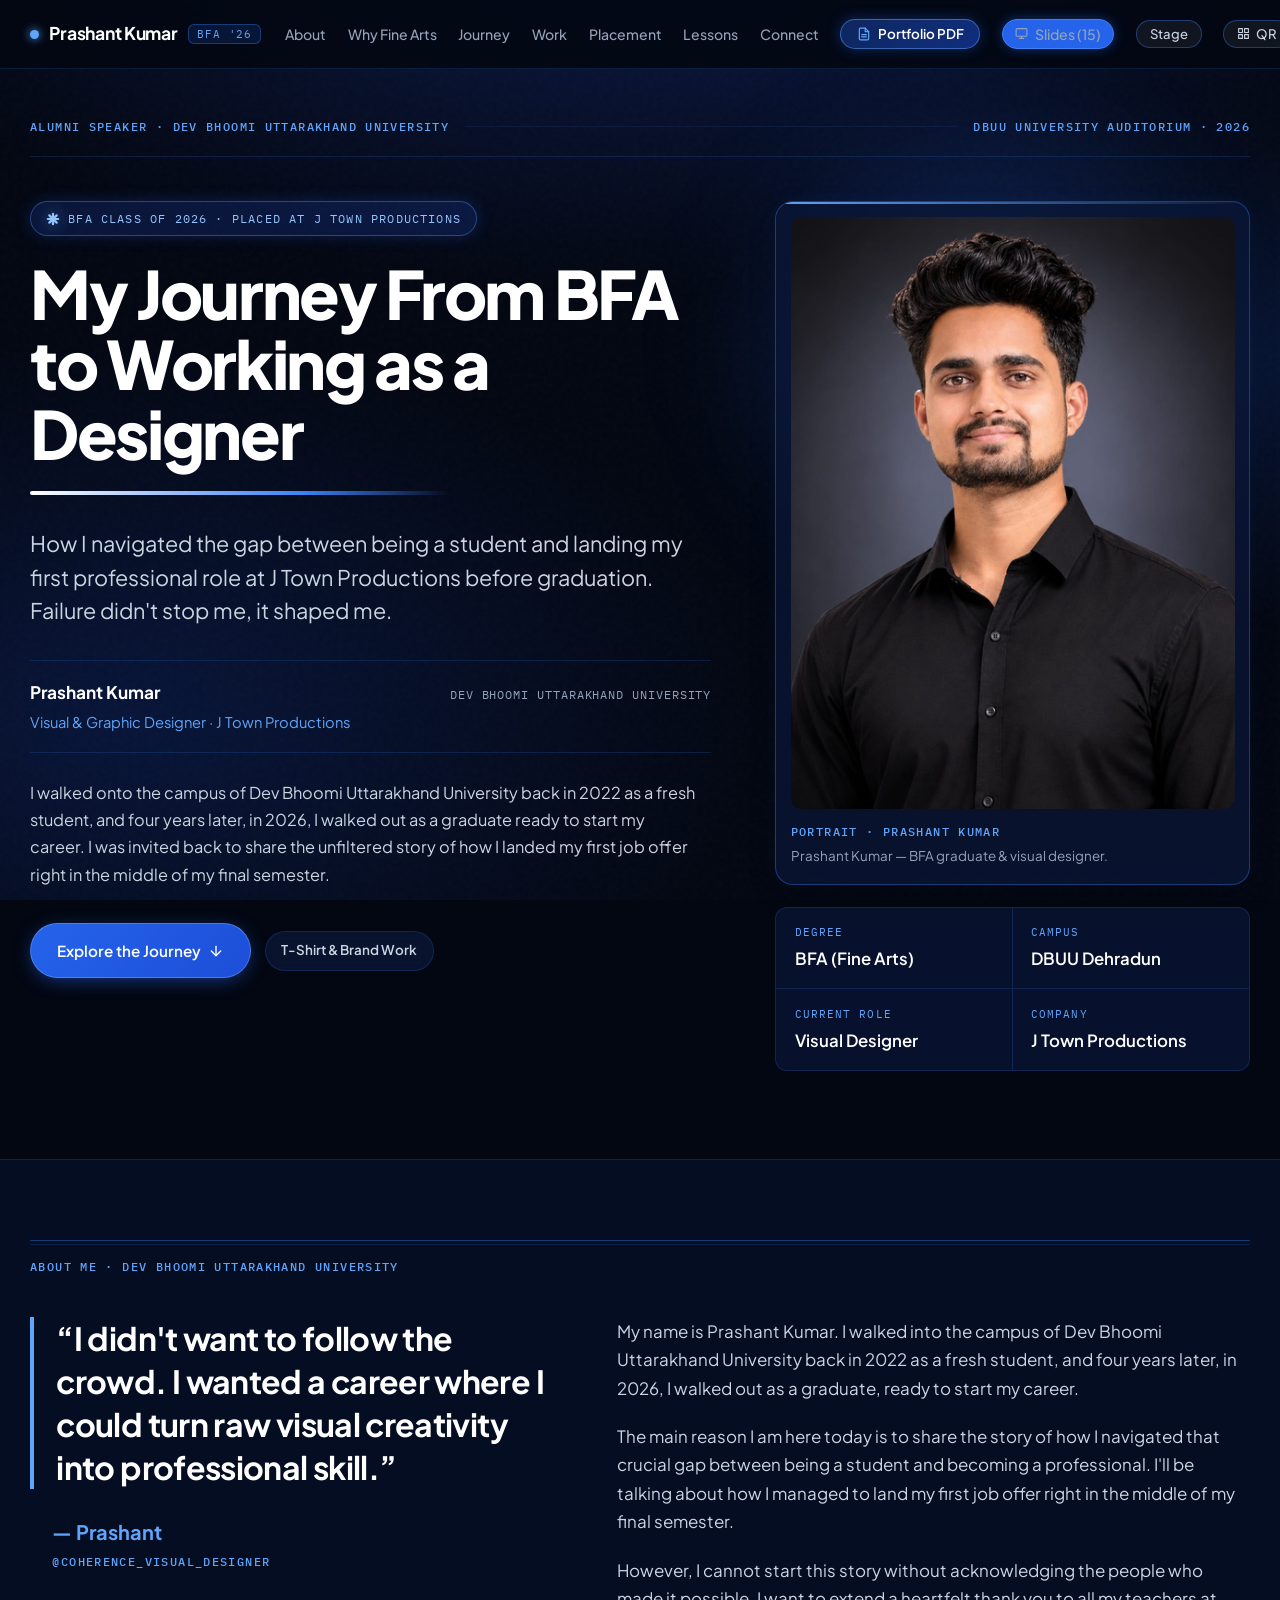
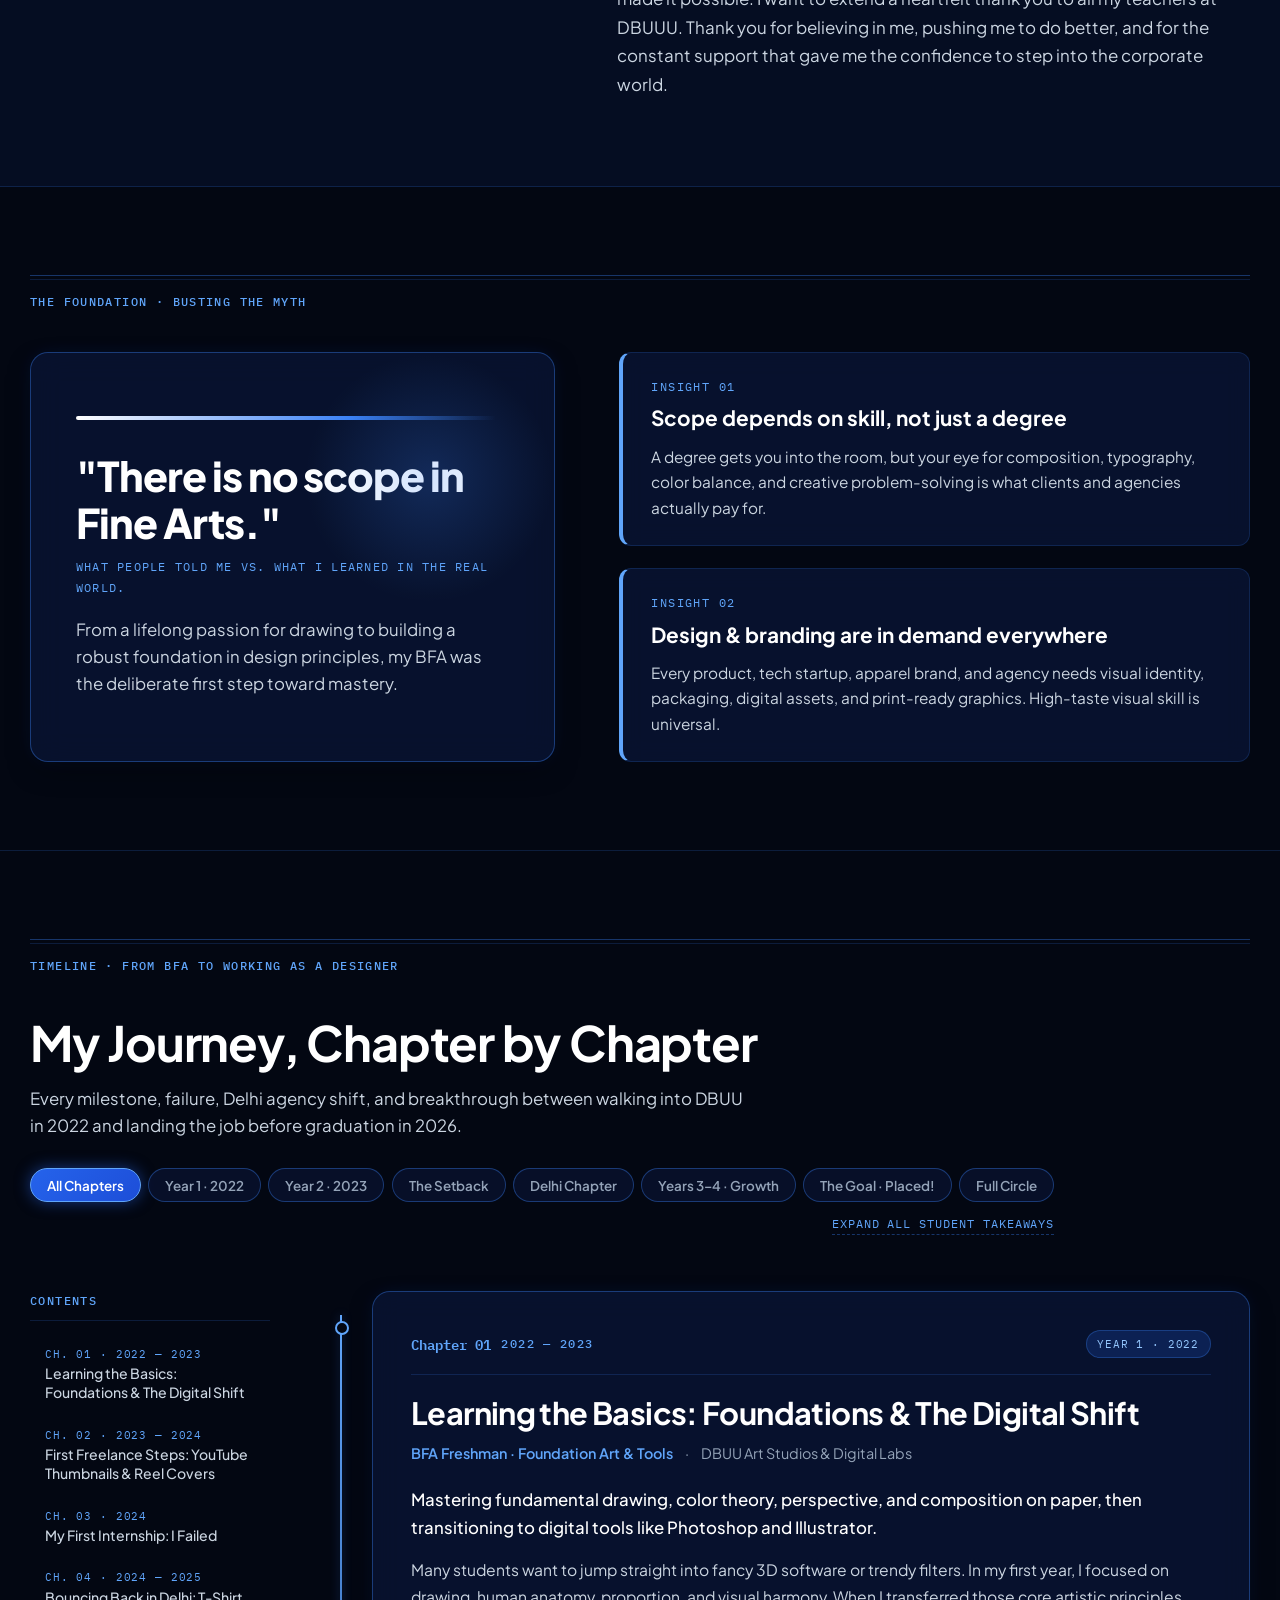
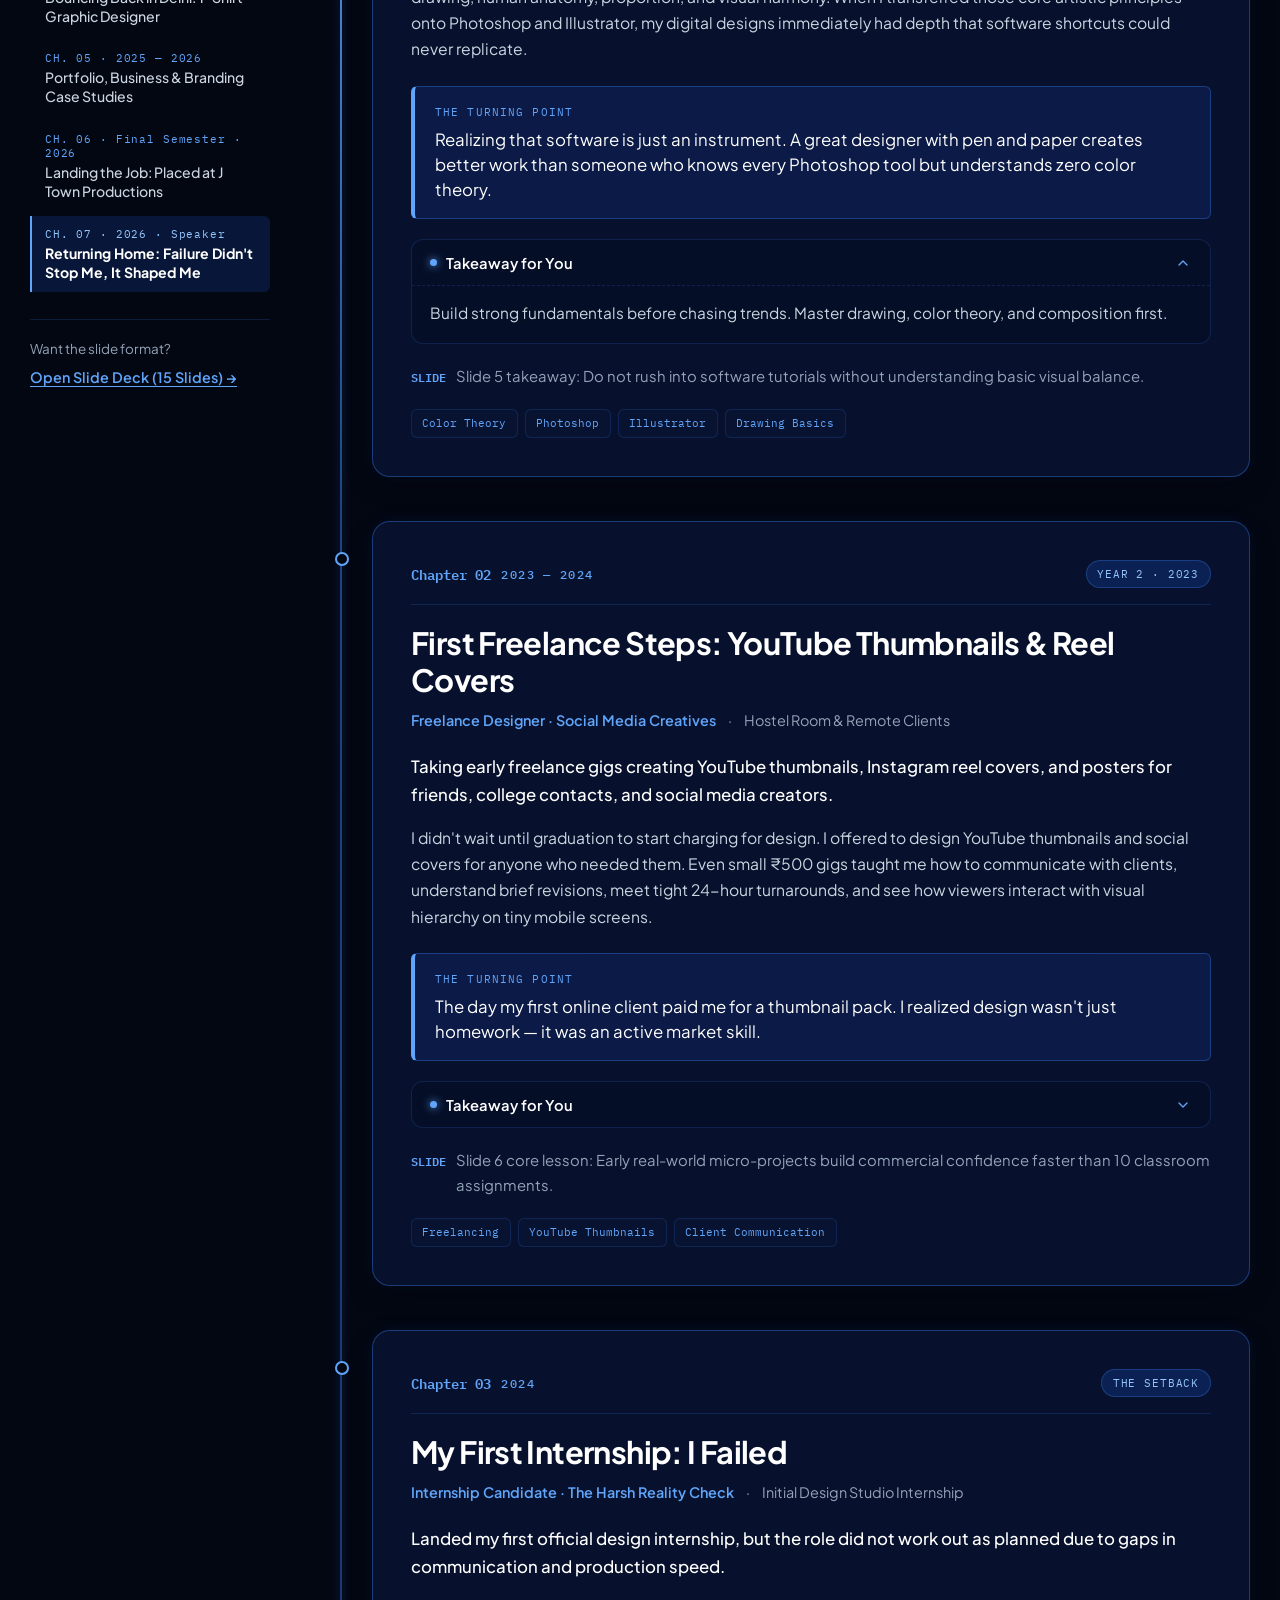
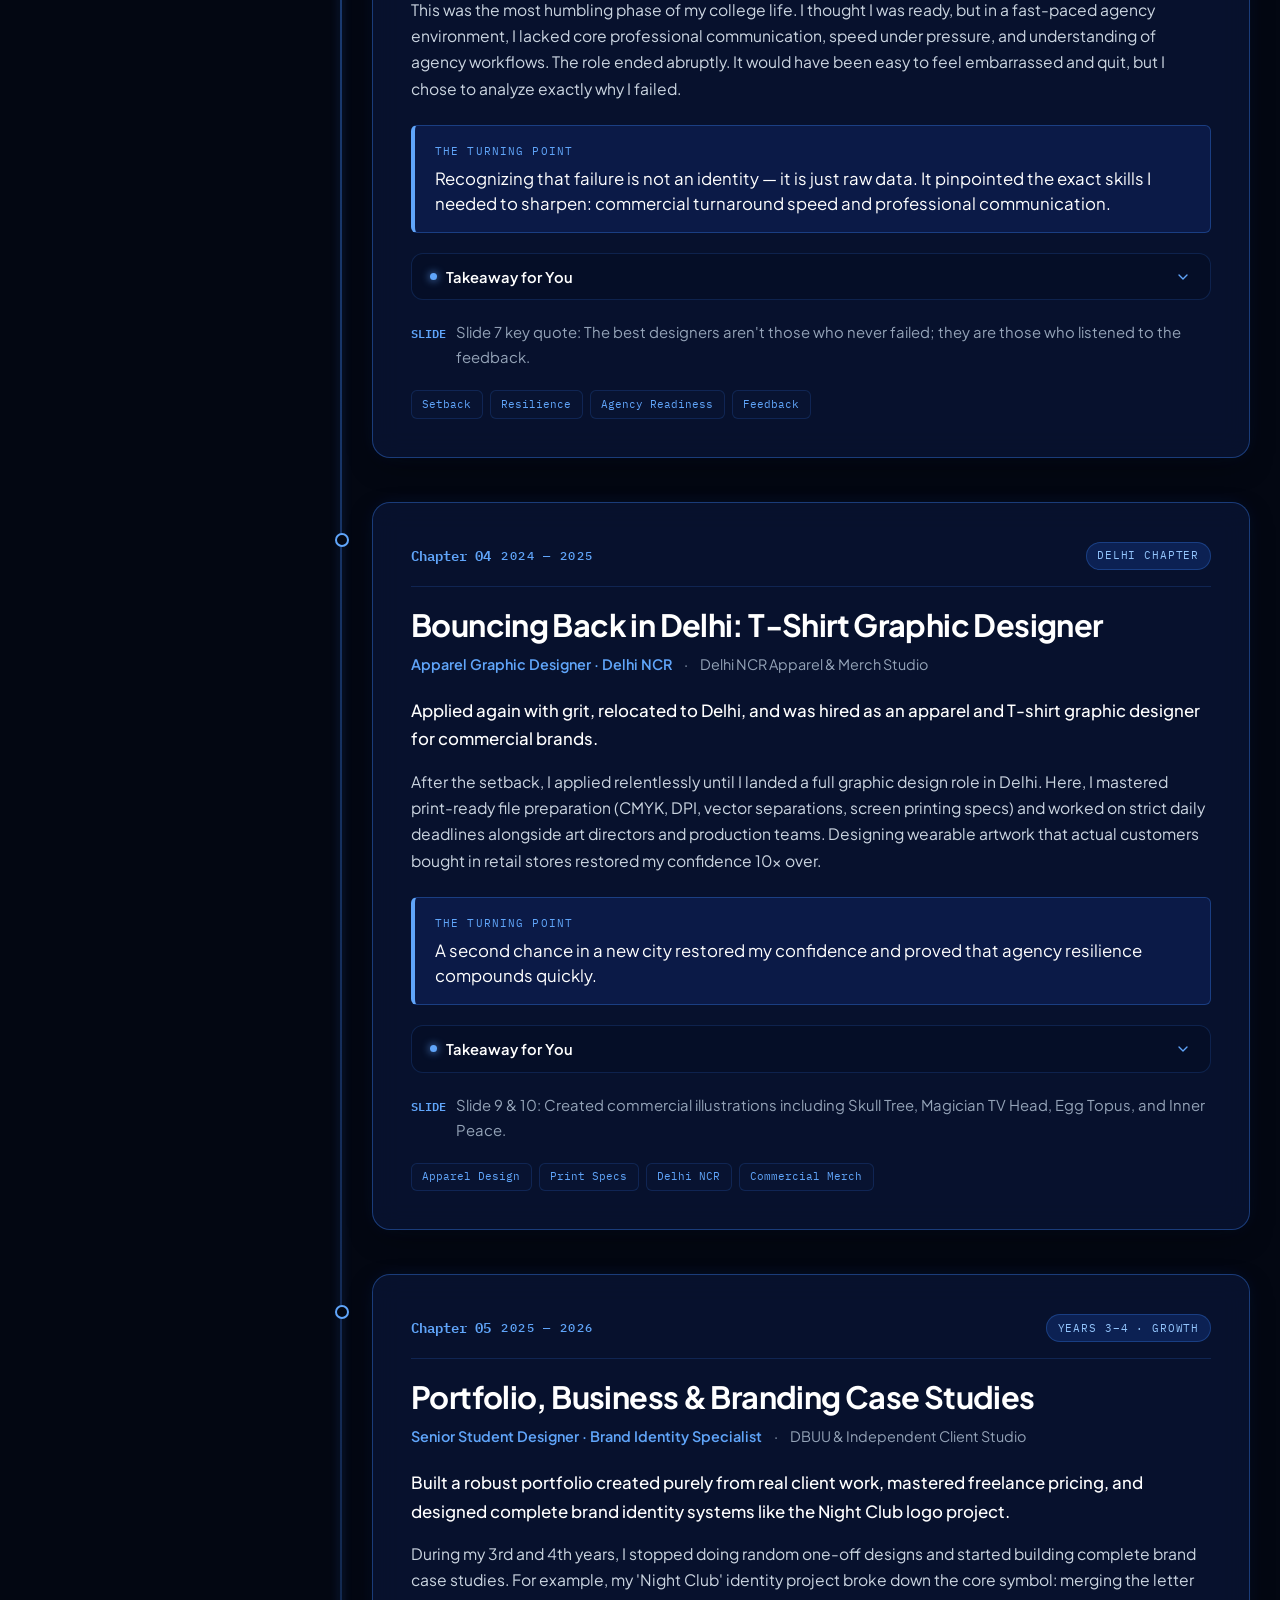
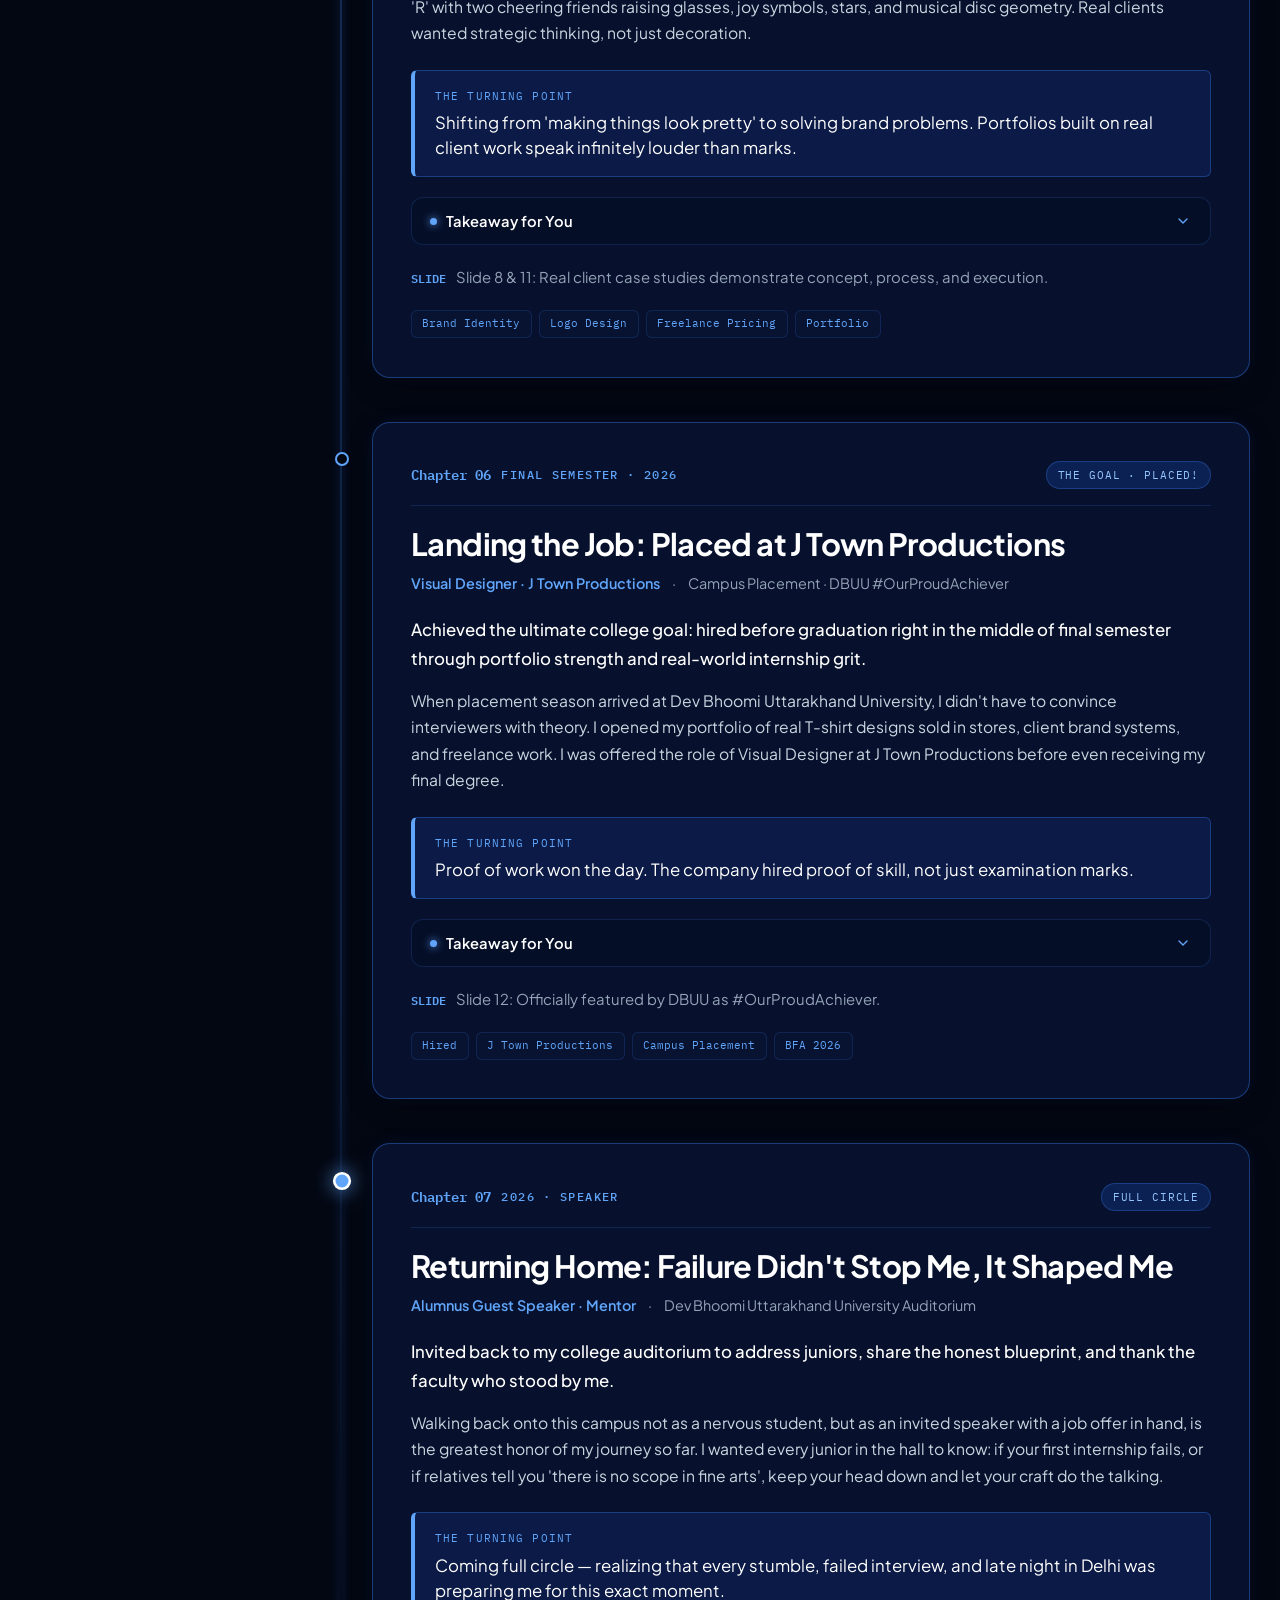
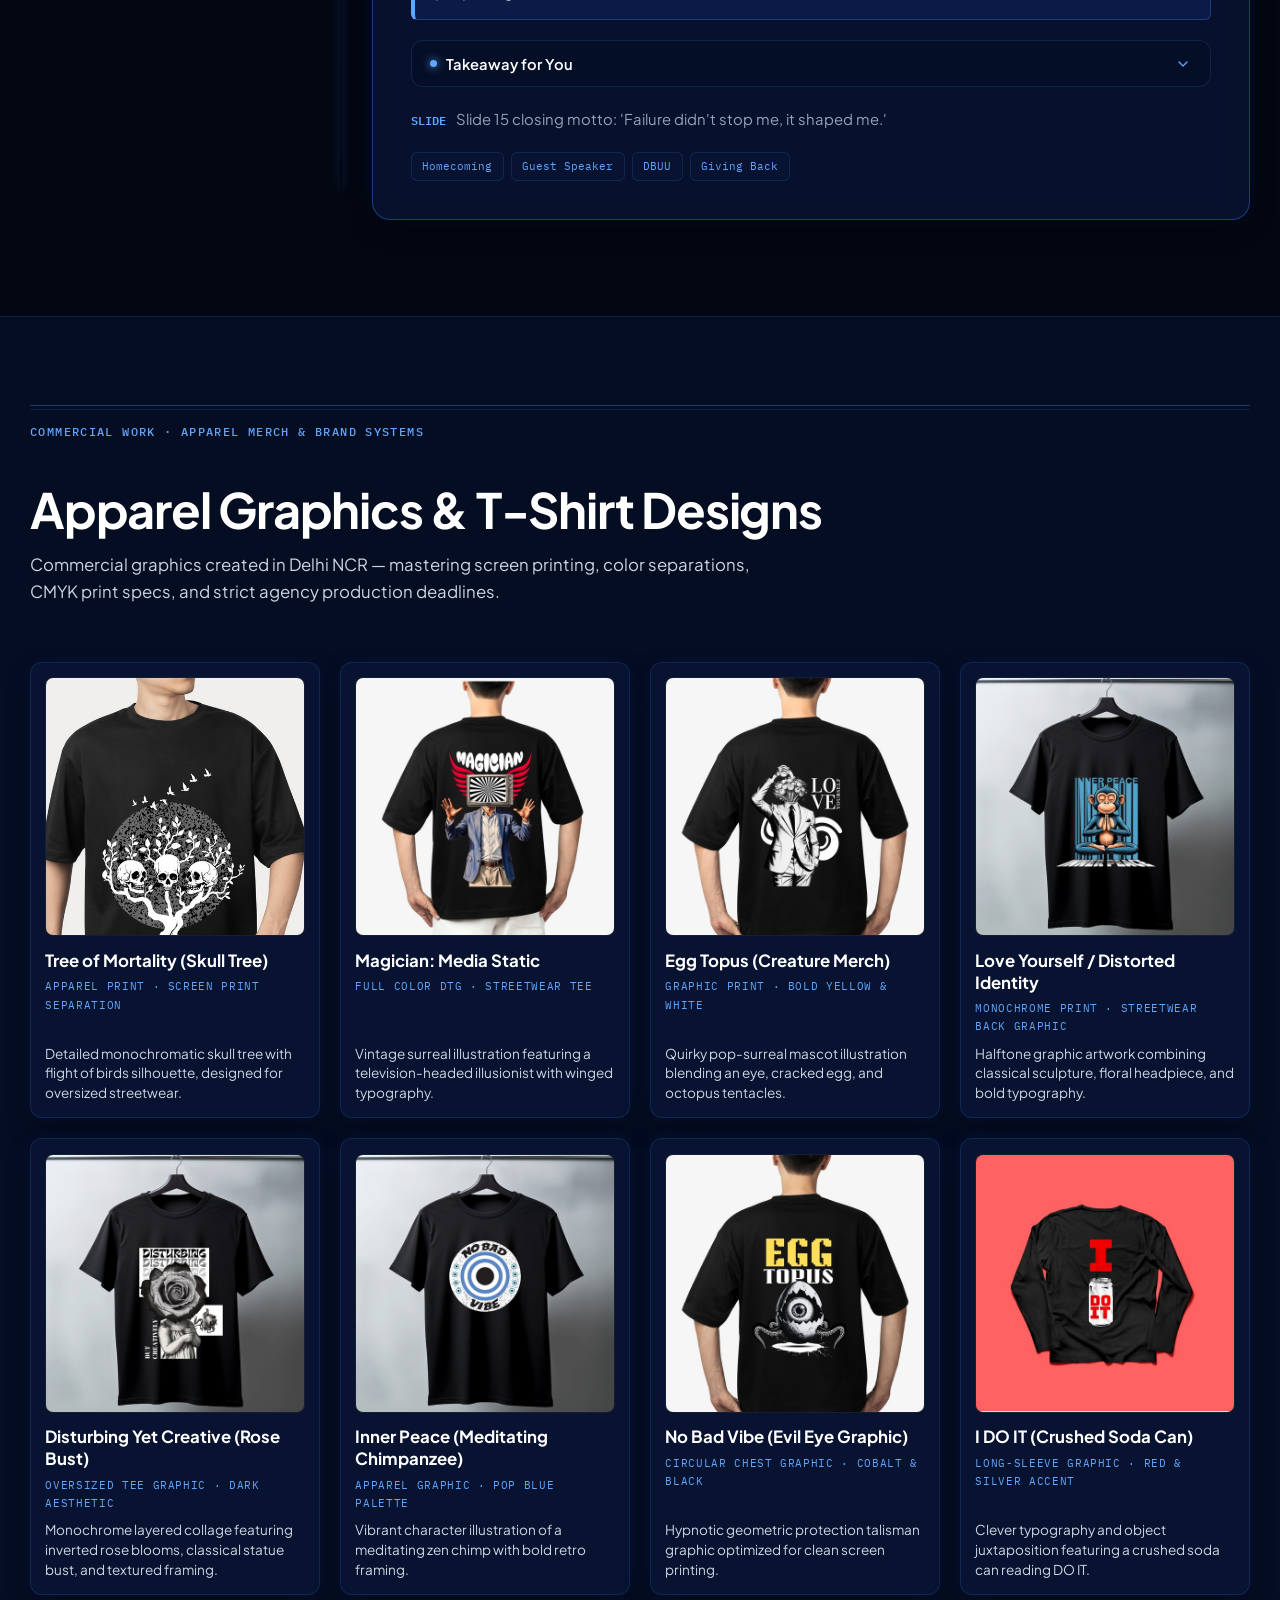
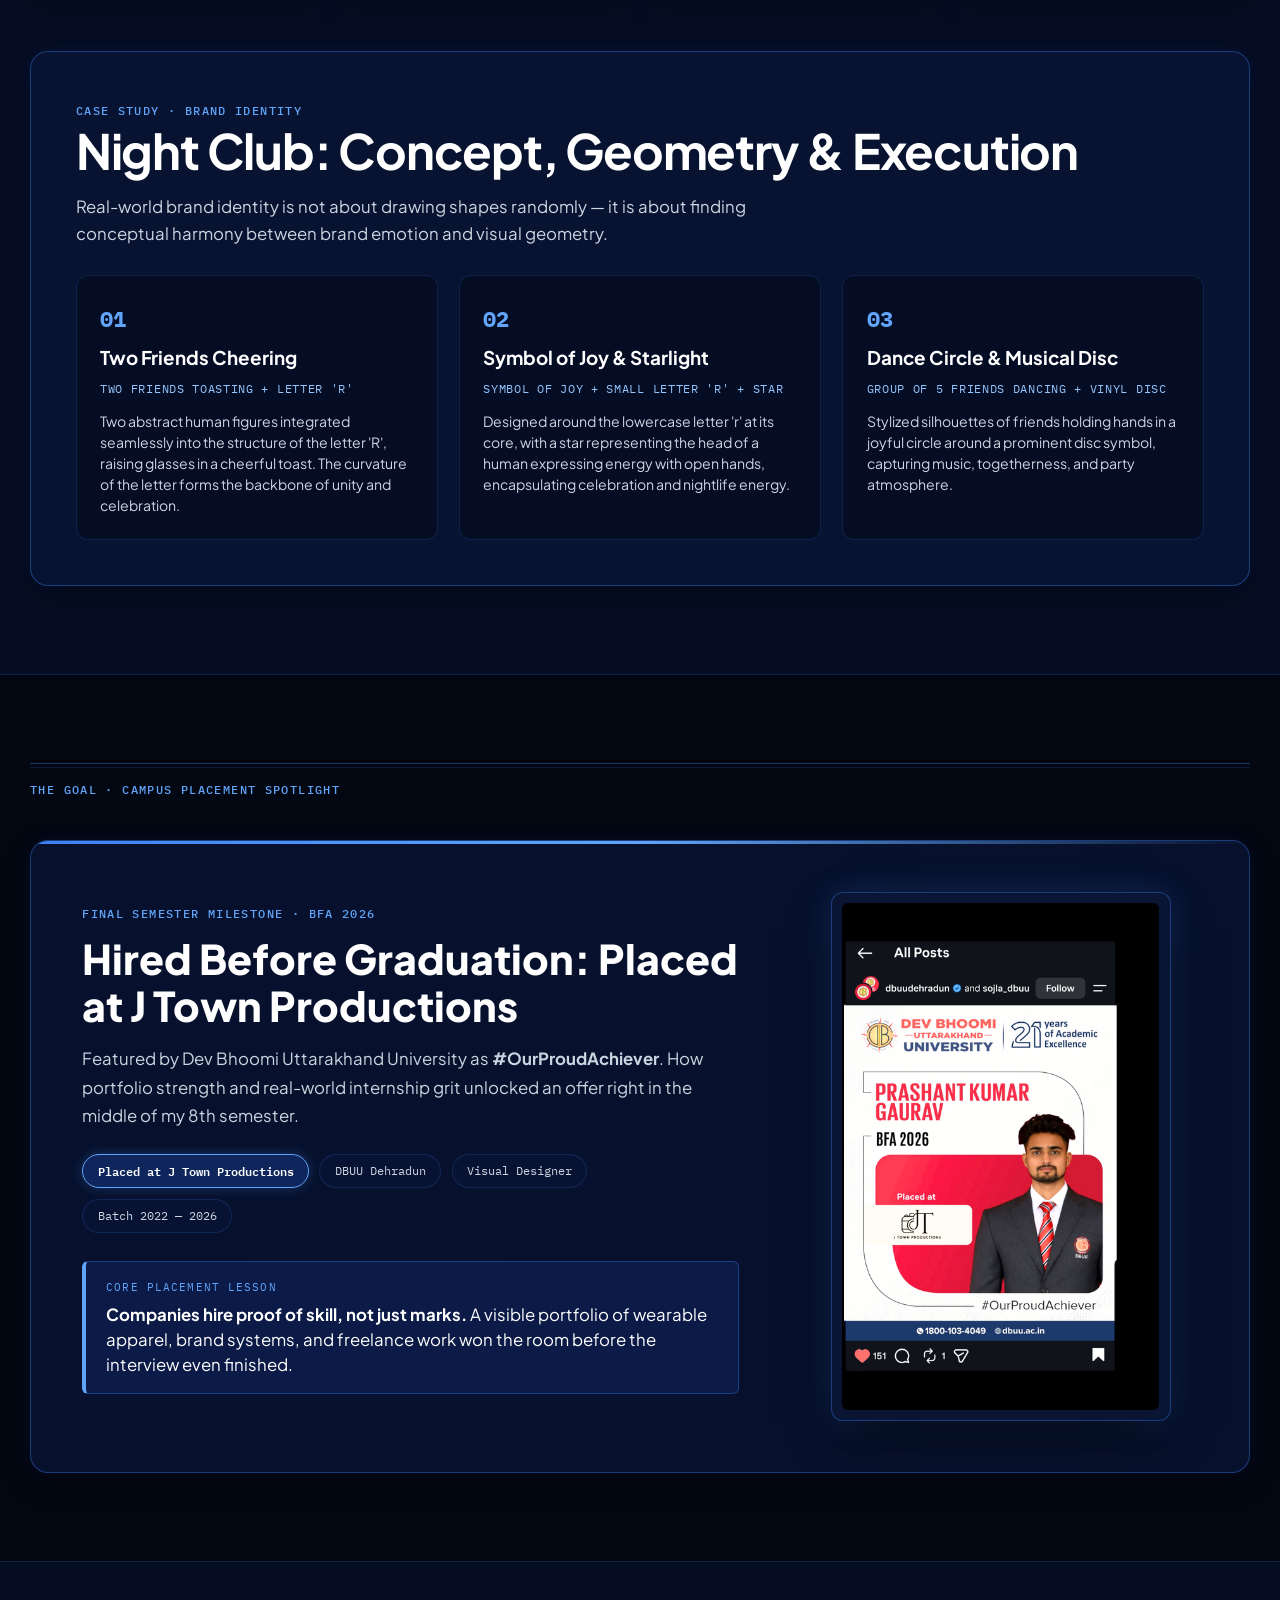
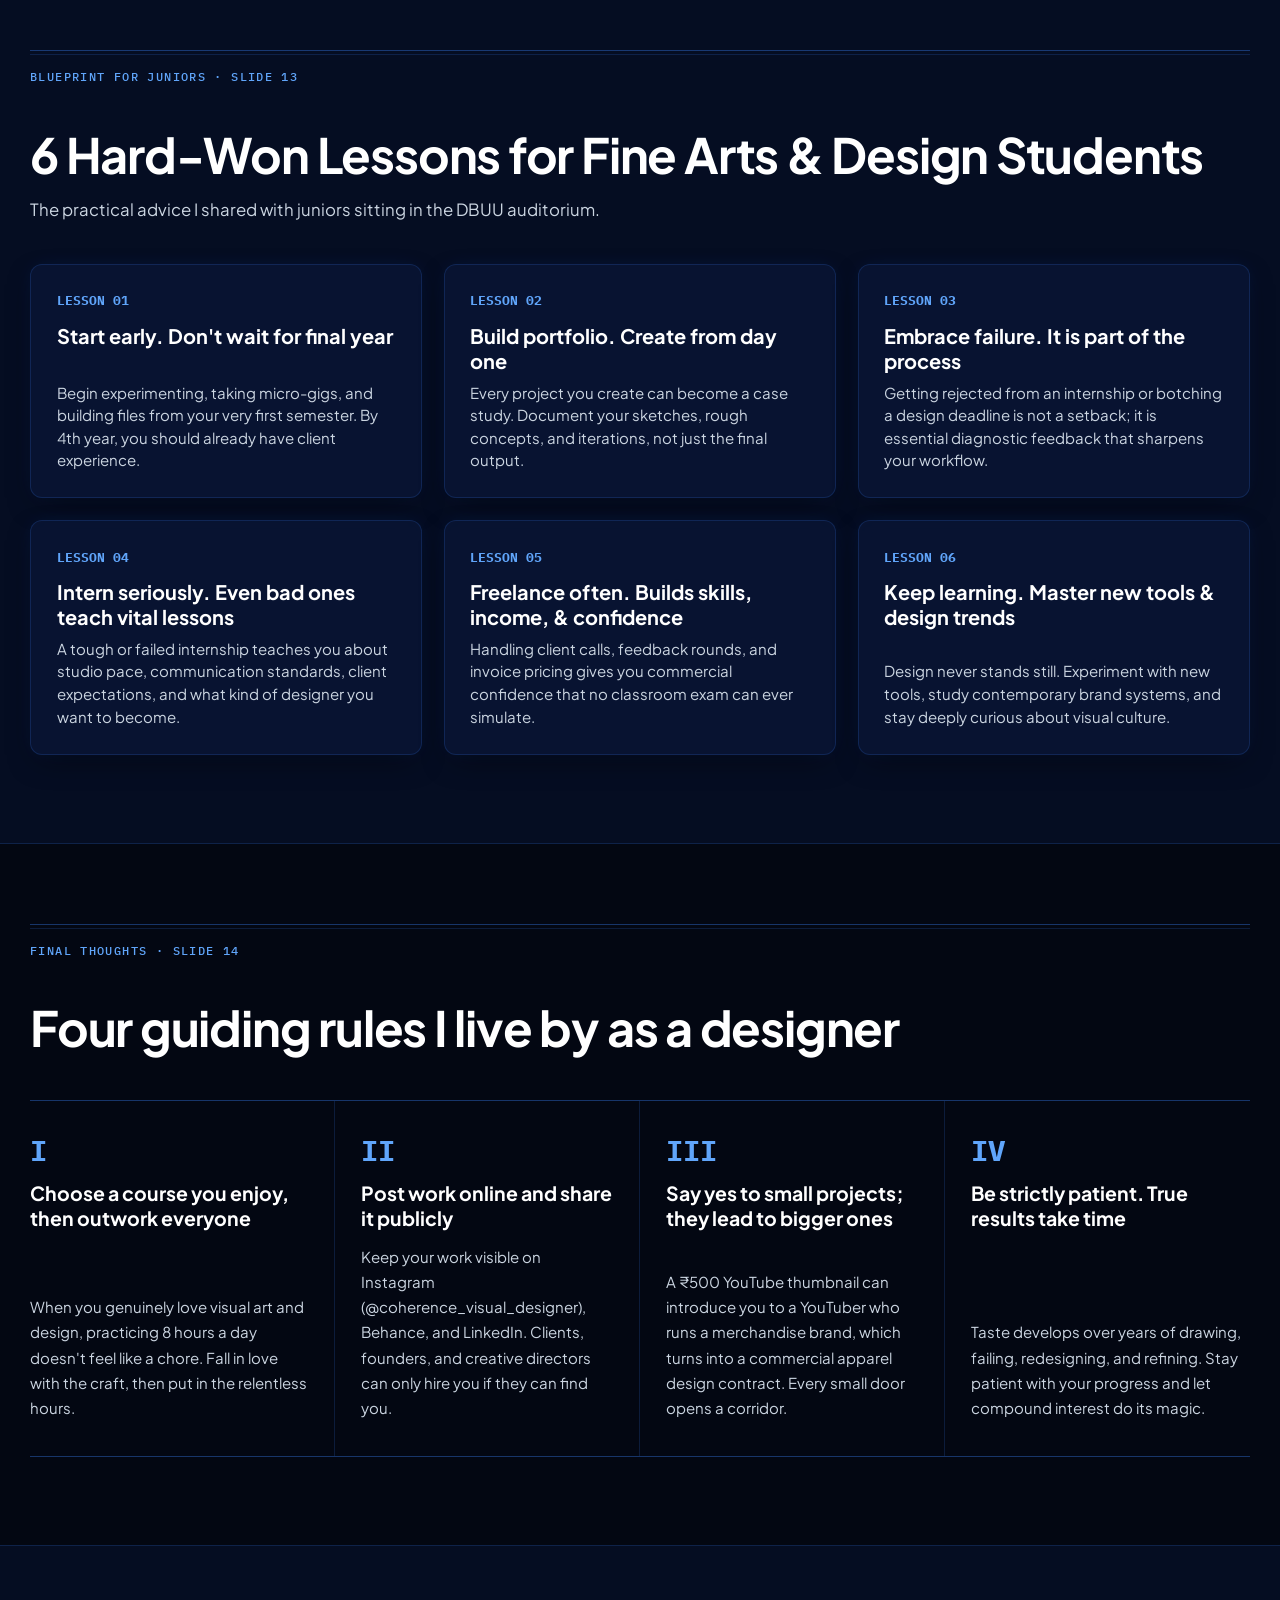
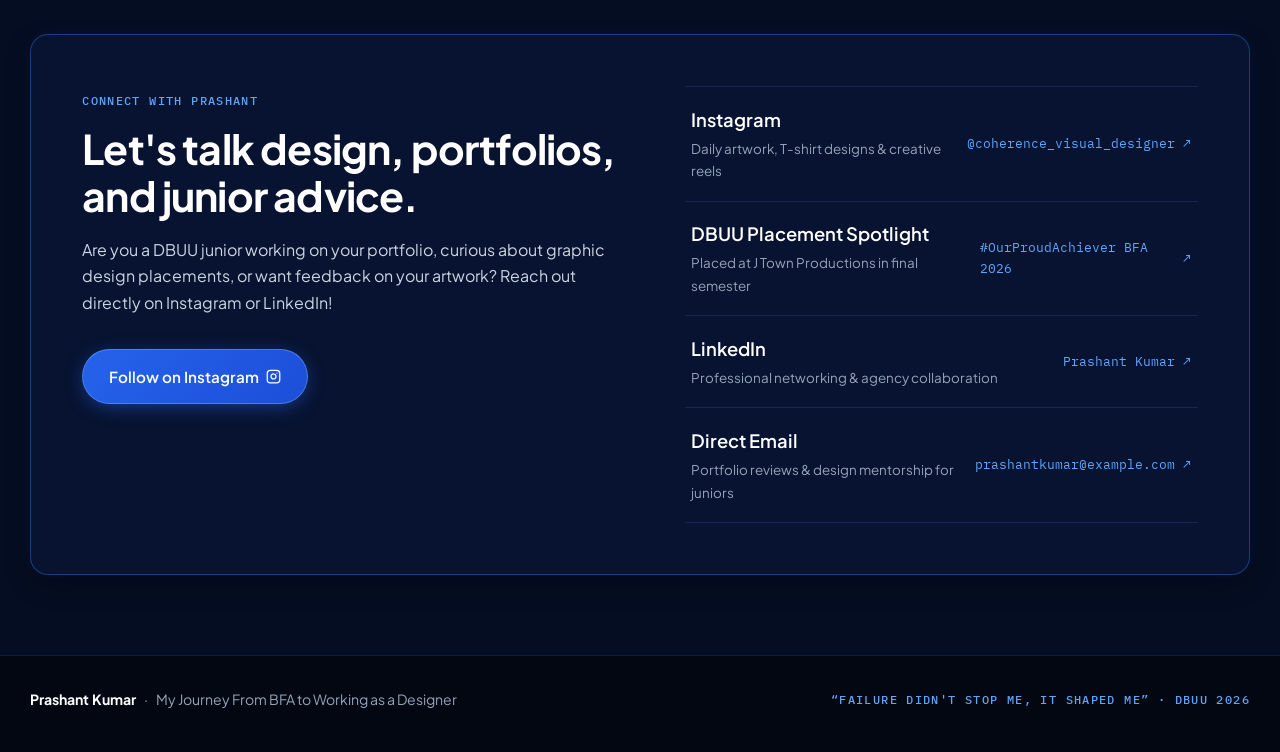
==== commit a9d64d5d: "forth-commit" ====
--- a/index.html
+++ b/index.html
@@ -54,7 +54,99 @@
             </svg>
             <span>Portfolio PDF</span>
           </button>
+          <a href="presentation.html" class="nav-pill-btn nav-pill-btn--primary" title="Open 15-Slide Presentation Deck">
+            <svg width="13" height="13" viewBox="0 0 24 24" fill="none" stroke="currentColor" stroke-width="2" stroke-linecap="round" stroke-linejoin="round" aria-hidden="true">
+              <rect x="2" y="3" width="20" height="14" rx="2" ry="2"></rect>
+              <line x1="8" y1="21" x2="16" y2="21"></line>
+              <line x1="12" y1="17" x2="12" y2="21"></line>
+            </svg>
+            <span>Slides (15)</span>
+          </a>
+          <button type="button" class="nav-pill-btn" id="stage-mode-btn" aria-pressed="false" title="Toggle Stage Mode for auditorium presentations">
+            <span>Stage</span>
+          </button>
+          <button type="button" class="nav-pill-btn" id="open-qr-btn" title="Audience QR Code for smartphones">
+            <svg width="13" height="13" viewBox="0 0 24 24" fill="none" stroke="currentColor" stroke-width="2" stroke-linecap="round" stroke-linejoin="round" aria-hidden="true">
+              <rect x="3" y="3" width="7" height="7"></rect>
+              <rect x="14" y="3" width="7" height="7"></rect>
+              <rect x="14" y="14" width="7" height="7"></rect>
+              <rect x="3" y="14" width="7" height="7"></rect>
+            </svg>
+            <span>QR</span>
+          </button>
         </nav>
+
+        <!-- 3-Line Hamburger Menu Toggle (Visible on Small Devices) -->
+        <button
+          type="button"
+          class="hamburger-btn"
+          id="hamburger-btn"
+          aria-expanded="false"
+          aria-controls="mobile-nav-drawer"
+          aria-label="Toggle navigation menu"
+        >
+          <span class="hamburger-line"></span>
+          <span class="hamburger-line"></span>
+          <span class="hamburger-line"></span>
+        </button>
+      </div>
+
+      <!-- Mobile Navigation Drawer -->
+      <div class="mobile-nav-drawer" id="mobile-nav-drawer" hidden role="dialog" aria-modal="true" aria-label="Mobile Navigation Menu">
+        <div class="mobile-nav-backdrop" id="mobile-nav-backdrop"></div>
+        <div class="mobile-nav-panel">
+          <div class="mobile-nav-header">
+            <div class="masthead__brand">
+              <span class="masthead__dot"></span>
+              <span class="masthead__title">Prashant Kumar</span>
+              <span class="masthead__issue">BFA '26</span>
+            </div>
+            <button type="button" class="mobile-nav-close" id="mobile-nav-close" aria-label="Close navigation menu">
+              <svg width="20" height="20" viewBox="0 0 24 24" fill="none" stroke="currentColor" stroke-width="2.2" stroke-linecap="round" stroke-linejoin="round">
+                <line x1="18" y1="6" x2="6" y2="18"></line>
+                <line x1="6" y1="6" x2="18" y2="18"></line>
+              </svg>
+            </button>
+          </div>
+          <nav class="mobile-nav-links" aria-label="Mobile navigation links">
+            <a href="#story" class="mobile-nav-link">About</a>
+            <a href="#myth" class="mobile-nav-link">Why Fine Arts</a>
+            <a href="#journey" class="mobile-nav-link">Journey</a>
+            <a href="#work" class="mobile-nav-link">Work & Merch</a>
+            <a href="#placement" class="mobile-nav-link">Placement</a>
+            <a href="#lessons" class="mobile-nav-link">6 Lessons</a>
+            <a href="#connect" class="mobile-nav-link">Connect</a>
+
+            <div class="mobile-nav-actions" style="margin-top: 1.25rem; display: flex; flex-direction: column; gap: 0.65rem;">
+              <button type="button" class="nav-pdf-btn mobile-pdf-btn" id="mobile-open-portfolio-pdf-btn">
+                <svg width="15" height="15" viewBox="0 0 24 24" fill="none" stroke="currentColor" stroke-width="2" stroke-linecap="round" stroke-linejoin="round" aria-hidden="true">
+                  <path d="M14 2H6a2 2 0 0 0-2 2v16a2 2 0 0 0 2 2h12a2 2 0 0 0 2-2V8z"></path>
+                  <polyline points="14 2 14 8 20 8"></polyline>
+                  <line x1="16" y1="13" x2="8" y2="13"></line>
+                  <line x1="16" y1="17" x2="8" y2="17"></line>
+                </svg>
+                <span>View Portfolio PDF</span>
+              </button>
+              <a href="presentation.html" class="btn-primary mobile-deck-link" style="justify-content: center; width: 100%;">
+                <svg width="14" height="14" viewBox="0 0 24 24" fill="none" stroke="currentColor" stroke-width="2" stroke-linecap="round" stroke-linejoin="round" aria-hidden="true">
+                  <rect x="2" y="3" width="20" height="14" rx="2" ry="2"></rect>
+                  <line x1="8" y1="21" x2="16" y2="21"></line>
+                  <line x1="12" y1="17" x2="12" y2="21"></line>
+                </svg>
+                <span>Slide Deck (15 Slides) →</span>
+              </a>
+              <button type="button" class="btn-ghost" id="mobile-open-qr-btn" style="justify-content: center; width: 100%; border: 1px solid var(--rule-strong);">
+                <svg width="14" height="14" viewBox="0 0 24 24" fill="none" stroke="currentColor" stroke-width="2" stroke-linecap="round" stroke-linejoin="round" aria-hidden="true">
+                  <rect x="3" y="3" width="7" height="7"></rect>
+                  <rect x="14" y="3" width="7" height="7"></rect>
+                  <rect x="14" y="14" width="7" height="7"></rect>
+                  <rect x="3" y="14" width="7" height="7"></rect>
+                </svg>
+                <span>Audience QR Code</span>
+              </button>
+            </div>
+          </nav>
+        </div>
       </div>
     </header>
 
@@ -119,10 +211,6 @@
                   <line x1="12" y1="5" x2="12" y2="19"></line>
                   <polyline points="19 12 12 19 5 12"></polyline>
                 </svg>
-              </a>
-              <a href="presentation.html" class="btn-outline">
-                <span>View All 15 Slides</span>
-                <span aria-hidden="true">→</span>
               </a>
               <a href="#work" class="btn-ghost">T-Shirt &amp; Brand Work</a>
             </div>
@@ -401,9 +489,6 @@
                     <line x1="17.5" y1="6.5" x2="17.51" y2="6.5"></line>
                   </svg>
                 </a>
-                <button type="button" class="btn-outline" id="connect-qr-btn">
-                  Show Audience QR
-                </button>
               </div>
             </div>
 
@@ -476,7 +561,7 @@
       </div>
     </div>
 
-    <!-- FULLSCREEN PORTFOLIO PDF VIEWER WITH TOP-RIGHT CROSS BAR -->
+    <!-- FULLSCREEN PORTFOLIO PDF VIEWER (LIVE CANVAS RENDERER VIA PDF.JS) -->
     <div
       class="pdf-modal-backdrop"
       id="portfolio-pdf-modal"
@@ -489,11 +574,33 @@
         <div class="pdf-modal-topbar">
           <div class="pdf-modal-title-wrap">
             <span class="mono-label">PORTFOLIO VIEWER</span>
-            <span class="pdf-modal-filename">Graphic Design Portfolio (prashant).pdf</span>
-          </div>
+            <span class="pdf-modal-filename">Graphic Design Portfolio · Prashant Kumar</span>
+          </div>
+
+          <div class="pdf-modal-toolbar">
+            <button type="button" class="pdf-toolbar-btn" id="pdf-prev-page" title="Previous page (Left arrow)">
+              ← Prev
+            </button>
+            <span class="pdf-page-indicator" id="pdf-page-indicator">
+              Page <span id="pdf-current-page">1</span> / <span id="pdf-total-pages">30</span>
+            </span>
+            <button type="button" class="pdf-toolbar-btn" id="pdf-next-page" title="Next page (Right arrow)">
+              Next →
+            </button>
+            <button type="button" class="pdf-toolbar-btn" id="pdf-zoom-out" title="Zoom out" style="padding: 0.32rem 0.5rem;">
+              −
+            </button>
+            <button type="button" class="pdf-toolbar-btn" id="pdf-zoom-in" title="Zoom in" style="padding: 0.32rem 0.5rem;">
+              +
+            </button>
+            <button type="button" class="pdf-toolbar-btn" id="pdf-zoom-fit" title="Fit width / Reset">
+              Fit
+            </button>
+          </div>
+
           <div class="pdf-modal-actions">
             <a
-              href="Graphic%20Design%20Portfolio%20(prashant).pdf"
+              href="portfolio.pdf"
               target="_blank"
               rel="noopener noreferrer"
               class="pdf-modal-action-btn"
@@ -505,6 +612,19 @@
                 <line x1="10" y1="14" x2="21" y2="3"></line>
               </svg>
               <span>Open in New Tab</span>
+            </a>
+            <a
+              href="portfolio.pdf"
+              download="Graphic Design Portfolio (Prashant Kumar).pdf"
+              class="pdf-modal-action-btn"
+              title="Download portfolio PDF directly"
+            >
+              <svg width="13" height="13" viewBox="0 0 24 24" fill="none" stroke="currentColor" stroke-width="2" stroke-linecap="round" stroke-linejoin="round" aria-hidden="true">
+                <path d="M21 15v4a2 2 0 0 1-2 2H5a2 2 0 0 1-2-2v-4"></path>
+                <polyline points="7 10 12 15 17 10"></polyline>
+                <line x1="12" y1="15" x2="12" y2="3"></line>
+              </svg>
+              <span>Download</span>
             </a>
             <button
               type="button"
@@ -520,17 +640,26 @@
             </button>
           </div>
         </div>
+
         <div class="pdf-modal-content">
-          <iframe
-            id="portfolio-pdf-iframe"
-            data-src="Graphic%20Design%20Portfolio%20(prashant).pdf#view=FitH"
-            title="Graphic Design Portfolio PDF"
-            class="pdf-viewer-iframe"
-          ></iframe>
+          <div class="pdf-loading-state" id="pdf-loading-state">
+            <div class="pdf-loading-spinner"></div>
+            <div class="pdf-loading-text" id="pdf-loading-text">Loading Graphic Design Portfolio...</div>
+            <div class="pdf-progress-bar-wrap">
+              <div class="pdf-progress-bar" id="pdf-progress-bar"></div>
+            </div>
+          </div>
+
+          <div class="pdf-canvas-viewport" id="pdf-canvas-viewport">
+            <canvas id="pdf-render-canvas" class="pdf-render-canvas"></canvas>
+          </div>
+
+          <div class="pdf-thumbs-bar" id="pdf-thumbs-track" aria-label="Page jump pills"></div>
         </div>
       </div>
     </div>
 
+    <script src="assets/vendor/pdf.min.js"></script>
     <script src="data.js"></script>
     <script src="app.js"></script>
   </body>
--- a/styles.css
+++ b/styles.css
@@ -409,6 +409,60 @@
   color: #ffffff;
 }
 
+/* Nav Pills (Slides, Stage, QR) */
+.nav-pill-btn {
+  display: inline-flex;
+  align-items: center;
+  gap: 0.4rem;
+  padding: 0.38rem 0.8rem;
+  background: rgba(255, 255, 255, 0.06);
+  border: 1px solid var(--rule-strong);
+  border-radius: var(--radius-pill);
+  color: var(--ink-secondary);
+  font-size: 0.82rem;
+  font-weight: 500;
+  white-space: nowrap;
+  line-height: 1;
+  transition: all 0.2s ease;
+  cursor: pointer;
+  text-decoration: none;
+}
+
+.nav-pill-btn:hover {
+  background: rgba(37, 99, 235, 0.22);
+  border-color: var(--accent-blue-bright);
+  color: #ffffff;
+}
+
+.nav-pill-btn--primary {
+  background: #2563eb;
+  border-color: #3b82f6;
+  color: #ffffff;
+  font-weight: 600;
+  box-shadow: 0 0 12px rgba(37, 99, 235, 0.45);
+}
+
+.nav-pill-btn--primary:hover {
+  background: #1d4ed8;
+  border-color: #93c5fd;
+  box-shadow: 0 0 18px rgba(59, 130, 246, 0.65);
+  color: #ffffff;
+}
+
+.nav-pill-btn[aria-pressed="true"] {
+  background: #22c55e;
+  border-color: #86efac;
+  color: #030712;
+  font-weight: 700;
+}
+
+.masthead__actions {
+  display: flex;
+  align-items: center;
+  gap: 0.65rem;
+  flex-wrap: nowrap;
+}
+
 .masthead__nav a {
   font-size: 0.88rem;
   font-weight: 500;
@@ -439,6 +493,154 @@
 
 .masthead__nav a:hover::after {
   transform: scaleX(1);
+}
+
+/* 3-Line Hamburger Menu Button for Small Devices */
+.hamburger-btn {
+  display: none;
+  flex-direction: column;
+  justify-content: space-between;
+  width: 32px;
+  height: 22px;
+  background: transparent;
+  border: none;
+  padding: 0;
+  cursor: pointer;
+  z-index: 501;
+  flex-shrink: 0;
+}
+
+.hamburger-line {
+  display: block;
+  width: 100%;
+  height: 2.5px;
+  background: #ffffff;
+  border-radius: 4px;
+  transition: transform 0.25s var(--ease-modern), opacity 0.25s ease, background-color 0.2s ease;
+}
+
+.hamburger-btn:hover .hamburger-line {
+  background: var(--accent-blue-bright);
+}
+
+.hamburger-btn[aria-expanded="true"] .hamburger-line:nth-child(1) {
+  transform: translateY(9.5px) rotate(45deg);
+}
+.hamburger-btn[aria-expanded="true"] .hamburger-line:nth-child(2) {
+  opacity: 0;
+}
+.hamburger-btn[aria-expanded="true"] .hamburger-line:nth-child(3) {
+  transform: translateY(-9.5px) rotate(-45deg);
+}
+
+/* Mobile Navigation Drawer */
+.mobile-nav-drawer {
+  position: fixed;
+  inset: 0;
+  z-index: 1500;
+  display: flex;
+}
+
+.mobile-nav-drawer[hidden] {
+  display: none !important;
+}
+
+.mobile-nav-backdrop {
+  position: absolute;
+  inset: 0;
+  background: rgba(2, 6, 18, 0.82);
+  backdrop-filter: blur(10px);
+  -webkit-backdrop-filter: blur(10px);
+}
+
+.mobile-nav-panel {
+  position: relative;
+  width: min(85vw, 360px);
+  height: 100%;
+  background: #060e24;
+  border-right: 1px solid var(--rule-strong);
+  box-shadow: 20px 0 50px rgba(0, 0, 0, 0.85);
+  padding: 1.5rem 1.25rem 2rem;
+  display: flex;
+  flex-direction: column;
+  overflow-y: auto;
+  z-index: 1;
+  animation: slideDrawer 0.28s var(--ease-modern);
+}
+
+@keyframes slideDrawer {
+  from {
+    transform: translateX(-100%);
+  }
+  to {
+    transform: translateX(0);
+  }
+}
+
+.mobile-nav-header {
+  display: flex;
+  align-items: center;
+  justify-content: space-between;
+  padding-bottom: 1.25rem;
+  border-bottom: 1px solid var(--rule);
+  margin-bottom: 1.5rem;
+}
+
+.mobile-nav-close {
+  width: 36px;
+  height: 36px;
+  border-radius: 50%;
+  border: 1px solid var(--rule);
+  background: rgba(255, 255, 255, 0.08);
+  color: #ffffff;
+  display: grid;
+  place-items: center;
+  cursor: pointer;
+  transition: all 0.2s ease;
+}
+
+.mobile-nav-close:hover {
+  background: #ef4444;
+  border-color: #ef4444;
+  transform: rotate(90deg);
+}
+
+.mobile-nav-links {
+  display: flex;
+  flex-direction: column;
+  gap: 0.35rem;
+}
+
+.mobile-nav-link {
+  display: block;
+  padding: 0.75rem 1rem;
+  border-radius: var(--radius-sm);
+  font-size: 1.05rem;
+  font-weight: 600;
+  color: #ffffff;
+  transition: all 0.2s ease;
+}
+
+.mobile-nav-link:hover {
+  background: rgba(37, 99, 235, 0.2);
+  color: var(--accent-blue-bright);
+  padding-left: 1.35rem;
+}
+
+.mobile-pdf-btn {
+  width: 100%;
+  justify-content: center;
+  margin-top: 1.25rem;
+  padding: 0.75rem 1rem;
+  font-size: 0.95rem;
+}
+
+.mobile-deck-link {
+  width: 100%;
+  justify-content: center;
+  margin-top: 0.75rem;
+  padding: 0.75rem 1rem;
+  font-size: 0.9rem;
 }
 
 /* ==========================================================================
@@ -1937,6 +2139,175 @@
   height: 100%;
   background: #030712;
   position: relative;
+  display: flex;
+  flex-direction: column;
+  overflow: hidden;
+}
+
+/* PDF.js Live Canvas Modal Controls */
+.pdf-modal-toolbar {
+  display: flex;
+  align-items: center;
+  gap: 0.45rem;
+}
+
+.pdf-toolbar-btn {
+  display: inline-flex;
+  align-items: center;
+  justify-content: center;
+  gap: 0.25rem;
+  padding: 0.32rem 0.65rem;
+  background: rgba(255, 255, 255, 0.08);
+  border: 1px solid var(--rule);
+  border-radius: var(--radius-sm);
+  color: #ffffff;
+  font-size: 0.8rem;
+  font-weight: 600;
+  cursor: pointer;
+  transition: all 0.2s ease;
+  line-height: 1;
+}
+
+.pdf-toolbar-btn:hover:not(:disabled) {
+  background: rgba(37, 99, 235, 0.35);
+  border-color: var(--accent-blue-bright);
+}
+
+.pdf-toolbar-btn:disabled {
+  opacity: 0.35;
+  cursor: not-allowed;
+}
+
+.pdf-page-indicator {
+  font-family: var(--font-mono);
+  font-size: 0.8rem;
+  color: #93c5fd;
+  padding: 0.2rem 0.4rem;
+  white-space: nowrap;
+}
+
+.pdf-canvas-viewport {
+  flex: 1;
+  width: 100%;
+  height: 100%;
+  overflow: auto;
+  display: flex;
+  align-items: center;
+  justify-content: center;
+  padding: 1.25rem;
+  background: radial-gradient(circle at center, #071233 0%, #030712 100%);
+  -webkit-overflow-scrolling: touch;
+}
+
+.pdf-render-canvas {
+  display: block;
+  max-width: 100%;
+  height: auto;
+  box-shadow: 0 15px 45px rgba(0, 0, 0, 0.85), 0 0 35px rgba(37, 99, 235, 0.3);
+  border-radius: 4px;
+  background: #ffffff;
+}
+
+.pdf-loading-state {
+  position: absolute;
+  inset: 0;
+  display: flex;
+  flex-direction: column;
+  align-items: center;
+  justify-content: center;
+  gap: 1rem;
+  background: rgba(3, 7, 18, 0.94);
+  backdrop-filter: blur(8px);
+  z-index: 10;
+}
+
+.pdf-loading-state[hidden] {
+  display: none !important;
+}
+
+.pdf-loading-spinner {
+  width: 44px;
+  height: 44px;
+  border: 3px solid rgba(59, 130, 246, 0.25);
+  border-top-color: var(--accent-blue-bright);
+  border-radius: 50%;
+  animation: spin 0.8s linear infinite;
+}
+
+@keyframes spin {
+  to {
+    transform: rotate(360deg);
+  }
+}
+
+.pdf-loading-text {
+  font-family: var(--font-sans);
+  font-size: 0.95rem;
+  font-weight: 500;
+  color: #cbd5e1;
+}
+
+.pdf-progress-bar-wrap {
+  width: min(280px, 80vw);
+  height: 4px;
+  background: rgba(255, 255, 255, 0.1);
+  border-radius: var(--radius-pill);
+  overflow: hidden;
+}
+
+.pdf-progress-bar {
+  height: 100%;
+  width: 15%;
+  background: linear-gradient(90deg, #3b82f6, #60a5fa);
+  border-radius: var(--radius-pill);
+  transition: width 0.2s ease;
+}
+
+.pdf-thumbs-bar {
+  display: flex;
+  align-items: center;
+  gap: 0.35rem;
+  padding: 0.5rem 1rem;
+  background: rgba(6, 14, 36, 0.95);
+  border-top: 1px solid var(--rule);
+  overflow-x: auto;
+  white-space: nowrap;
+  flex-shrink: 0;
+  -webkit-overflow-scrolling: touch;
+}
+
+.pdf-thumbs-bar::-webkit-scrollbar {
+  height: 4px;
+}
+.pdf-thumbs-bar::-webkit-scrollbar-thumb {
+  background: rgba(59, 130, 246, 0.4);
+  border-radius: 4px;
+}
+
+.pdf-thumb-pill {
+  padding: 0.22rem 0.55rem;
+  border-radius: var(--radius-sm);
+  background: rgba(255, 255, 255, 0.05);
+  border: 1px solid var(--rule);
+  color: var(--ink-secondary);
+  font-family: var(--font-mono);
+  font-size: 0.72rem;
+  cursor: pointer;
+  transition: all 0.15s ease;
+  flex-shrink: 0;
+}
+
+.pdf-thumb-pill:hover {
+  background: rgba(37, 99, 235, 0.25);
+  color: #ffffff;
+}
+
+.pdf-thumb-pill.is-active {
+  background: var(--accent-blue-bright);
+  border-color: var(--accent-blue-bright);
+  color: #030712;
+  font-weight: 700;
+  box-shadow: 0 0 10px rgba(96, 165, 250, 0.6);
 }
 
 .pdf-viewer-iframe {
@@ -2215,14 +2586,14 @@
 }
 
 /* ==========================================================================
-   RESPONSIVE BREAKPOINTS & ADAPTIVE NAVIGATION
+   RESPONSIVE BREAKPOINTS & FULL ADAPTIVE FIT-ON-SCREEN
    ========================================================================== */
-@media (max-width: 1160px) {
+@media (max-width: 1200px) {
   .masthead__nav {
-    gap: 0.85rem;
+    gap: 0.95rem;
   }
   .masthead__nav a {
-    font-size: 0.82rem;
+    font-size: 0.84rem;
   }
   .tshirt-grid {
     grid-template-columns: repeat(3, 1fr);
@@ -2236,16 +2607,28 @@
 }
 
 @media (max-width: 980px) {
+  /* Show 3-line hamburger menu, hide desktop horizontal nav */
+  .masthead__nav {
+    display: none !important;
+  }
+
+  .hamburger-btn {
+    display: flex !important;
+  }
+
   .hero__grid,
   .letter__grid,
   .myth-grid,
   .placement-banner,
   .connect-card {
     grid-template-columns: 1fr;
+    gap: 2.5rem;
   }
 
   .hero__visual {
     max-width: 440px;
+    margin-inline: auto;
+    width: 100%;
   }
 
   .journey__layout {
@@ -2265,7 +2648,7 @@
   }
 
   .lessons-grid {
-    grid-template-columns: 1fr;
+    grid-template-columns: repeat(2, 1fr);
   }
 
   .tshirt-grid {
@@ -2289,43 +2672,89 @@
   .slide-frame {
     aspect-ratio: auto;
     min-height: auto;
-  }
-
-  /* Compact nav for tablet view */
-  .masthead__nav a[href="#myth"],
-  .masthead__nav a[href="#lessons"] {
-    display: none;
-  }
-}
-
-@media (max-width: 760px) {
-  .masthead__nav {
-    display: none;
+    padding: 2rem 1.5rem;
+  }
+
+  .pdf-modal-container {
+    width: 100%;
+    height: 94vh;
+  }
+}
+
+@media (max-width: 768px) {
+  .container {
+    width: min(100% - 1.75rem, var(--container-max));
+  }
+
+  .hero {
+    padding-top: 2rem;
+    padding-bottom: 3.5rem;
+  }
+
+  .hero__headline {
+    font-size: clamp(2.1rem, 7.5vw, 3rem);
+  }
+
+  .hero__subtitle {
+    font-size: 1.05rem;
   }
 
   .hero__meta-bar {
     flex-direction: column;
     align-items: flex-start;
     gap: 0.35rem;
+    margin-bottom: 2rem;
   }
 
   .hero__meta-divider {
     display: none;
   }
 
+  .hero__cta-row {
+    flex-direction: column;
+    align-items: stretch;
+    width: 100%;
+  }
+
+  .hero__cta-row a,
+  .hero__cta-row button {
+    width: 100%;
+    justify-content: center;
+  }
+
   .timeline {
-    padding-left: 2rem;
+    padding-left: 1.85rem;
     gap: 1.85rem;
   }
 
   .timeline::before {
-    left: 0.5rem;
+    left: 0.45rem;
+  }
+
+  .chapter-card {
+    padding: 1.35rem 1.15rem;
   }
 
   .chapter-card::before {
-    left: calc(-2rem + 0.5rem + 1px - 6px);
+    left: calc(-1.85rem + 0.45rem + 1px - 6px);
     width: 12px;
     height: 12px;
+  }
+
+  .lessons-grid {
+    grid-template-columns: 1fr;
+  }
+
+  .placement-banner {
+    padding: 1.65rem 1.25rem;
+  }
+
+  .placement-poster-frame {
+    max-width: 280px;
+  }
+
+  .connect-card {
+    padding: 1.75rem 1.25rem;
   }
 
   .connect-link-row {
@@ -2344,7 +2773,85 @@
     min-width: auto;
   }
 
+  .pdf-modal-backdrop {
+    padding: 0.5rem;
+  }
+
+  .pdf-modal-container {
+    height: 96vh;
+    border-radius: var(--radius-md);
+  }
+
+  .pdf-modal-topbar {
+    padding: 0.65rem 0.85rem;
+    flex-wrap: wrap;
+    gap: 0.5rem;
+  }
+
+  .pdf-modal-title-wrap {
+    order: 1;
+    width: 100%;
+    justify-content: space-between;
+  }
+
+  .pdf-modal-toolbar {
+    order: 2;
+    margin-right: auto;
+  }
+
+  .pdf-modal-actions {
+    order: 3;
+    gap: 0.4rem;
+  }
+
+  .pdf-modal-filename {
+    font-size: 0.8rem;
+    max-width: 200px;
+    overflow: hidden;
+    text-overflow: ellipsis;
+  }
+}
+
+@media (max-width: 480px) {
   .tshirt-grid {
     grid-template-columns: 1fr;
   }
-}
+
+  .facts-grid {
+    grid-template-columns: 1fr;
+  }
+
+  .facts-grid__item {
+    border-right: none;
+  }
+
+  .facts-grid__item:nth-last-child(2) {
+    border-bottom: 1px solid var(--rule);
+  }
+
+  .masthead__inner {
+    min-height: 3.75rem;
+  }
+
+  .masthead__title {
+    font-size: 0.98rem;
+  }
+
+  .pdf-modal-action-btn span {
+    display: none;
+  }
+
+  .masthead__actions {
+    gap: 0.35rem;
+  }
+
+  .masthead__action-btn {
+    padding: 0.35rem 0.55rem;
+    font-size: 0.76rem;
+  }
+
+  .deck-thumbs {
+    grid-template-columns: repeat(2, 1fr);
+    gap: 0.5rem;
+  }
+}
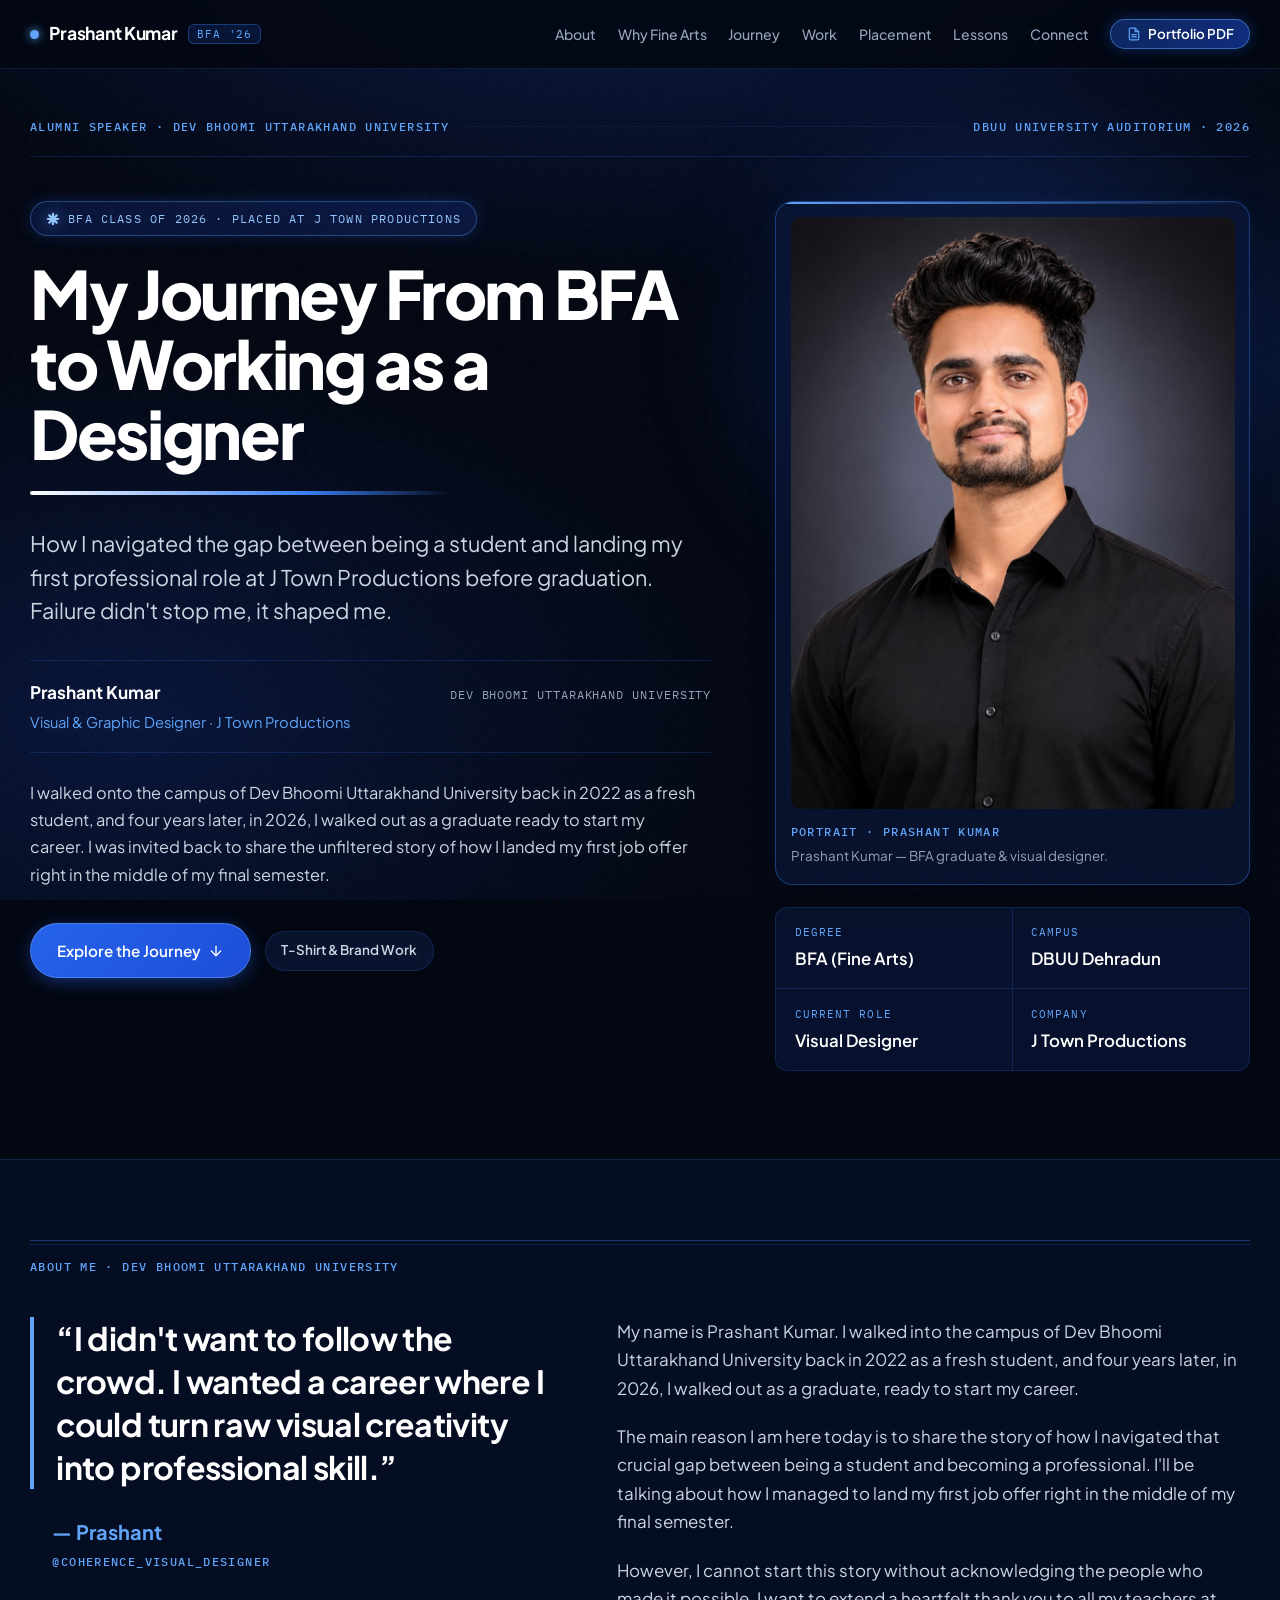
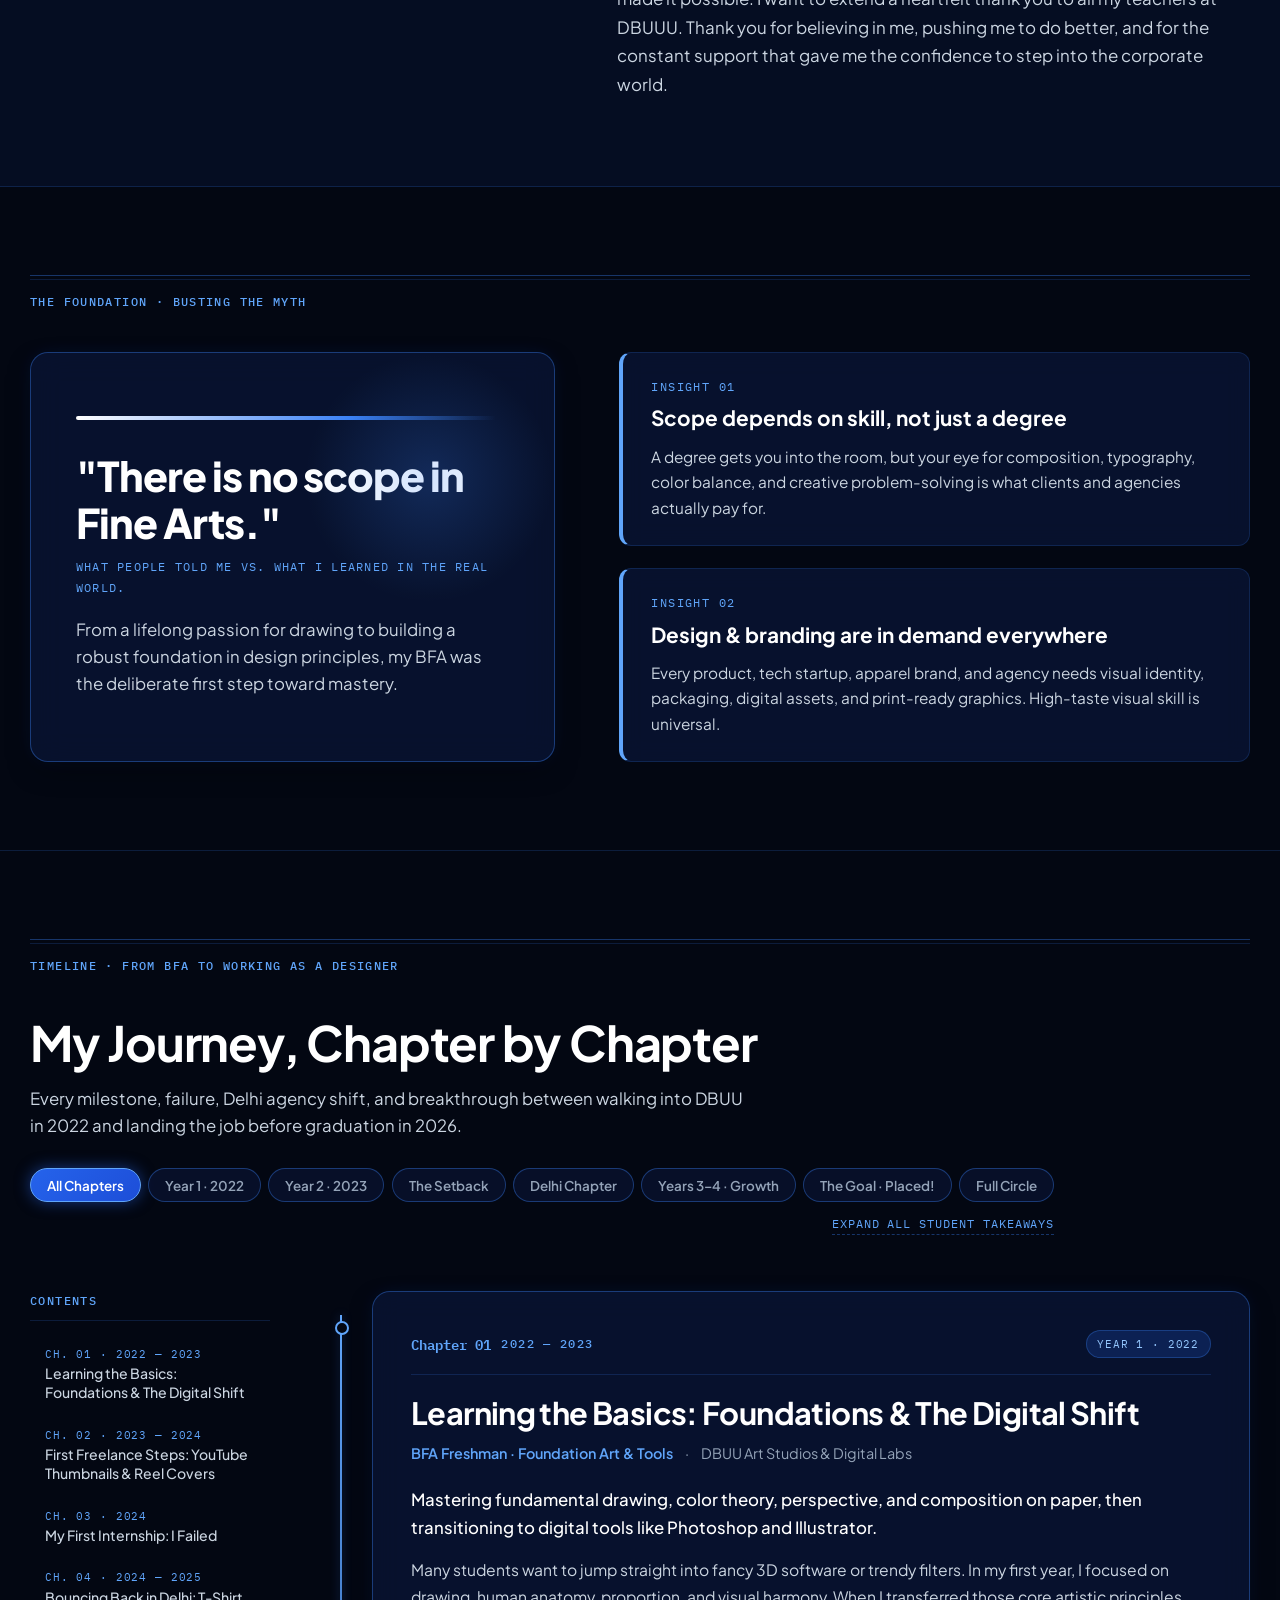
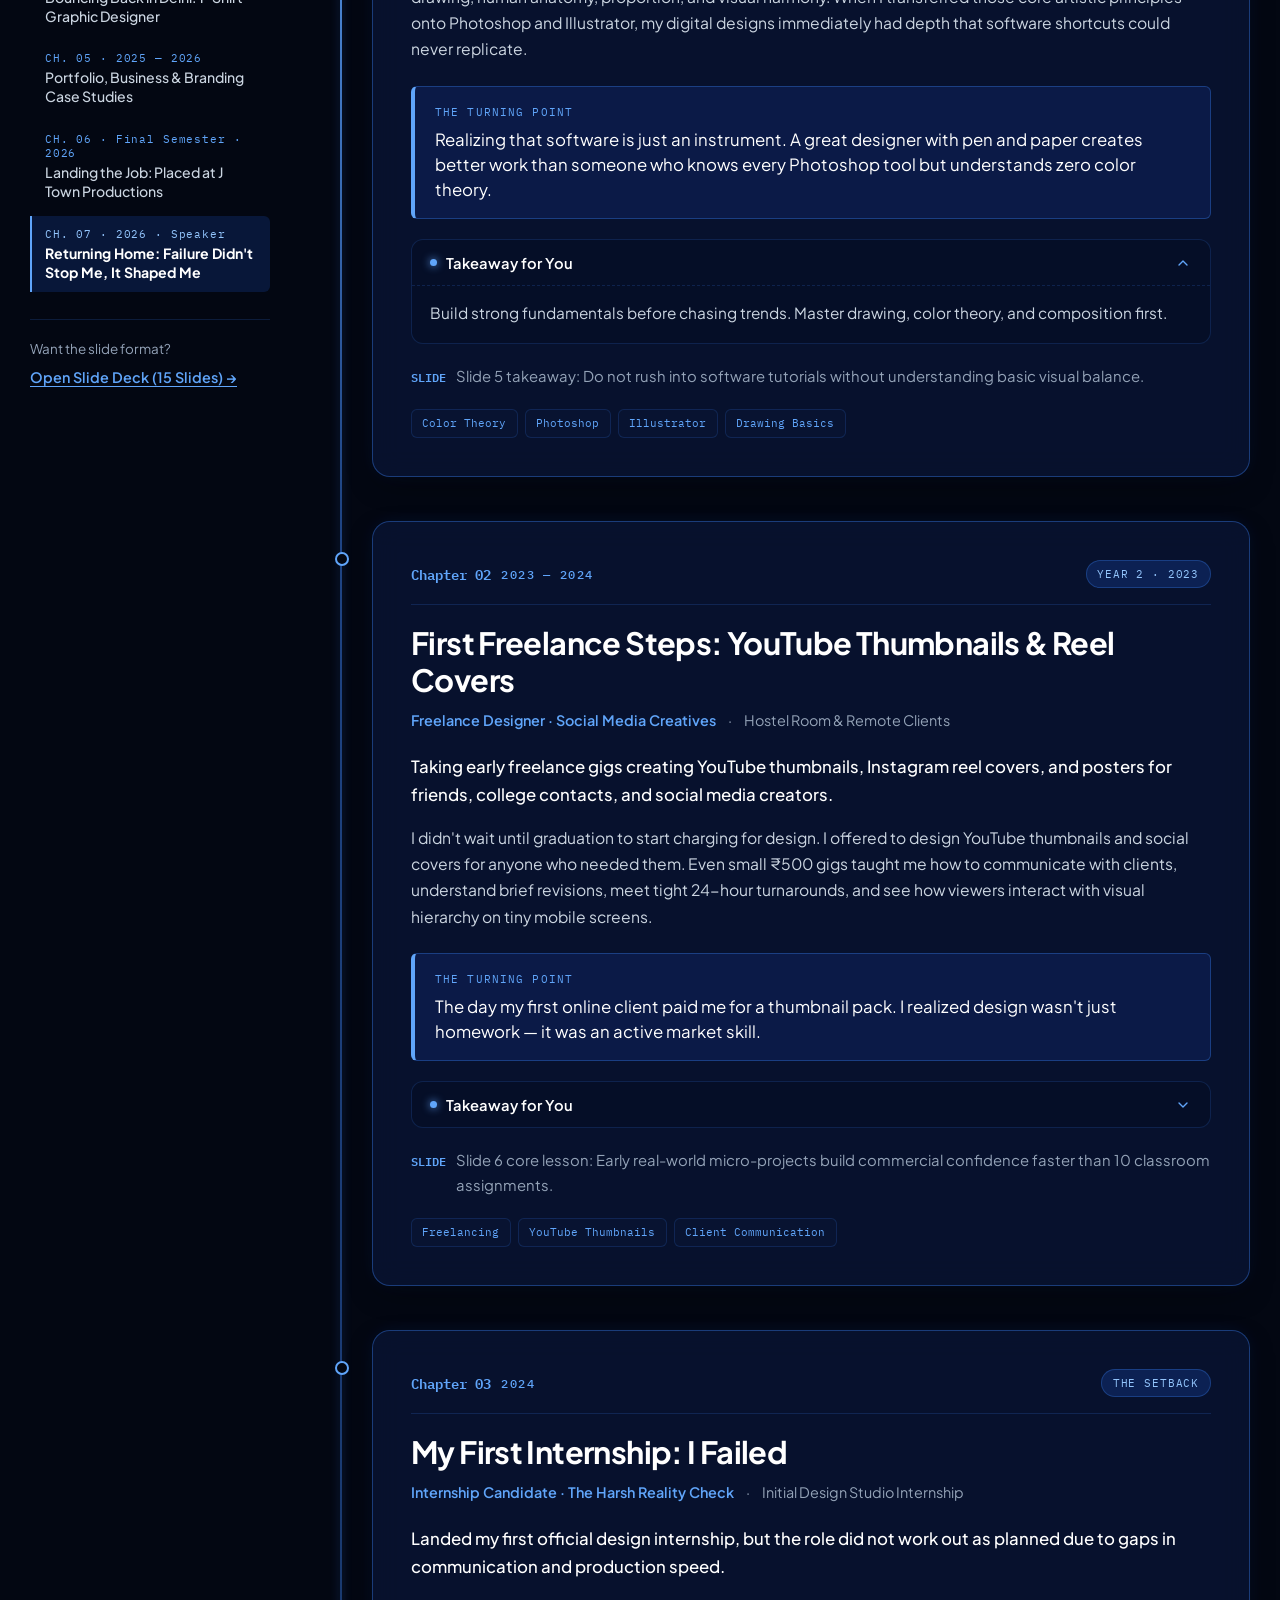
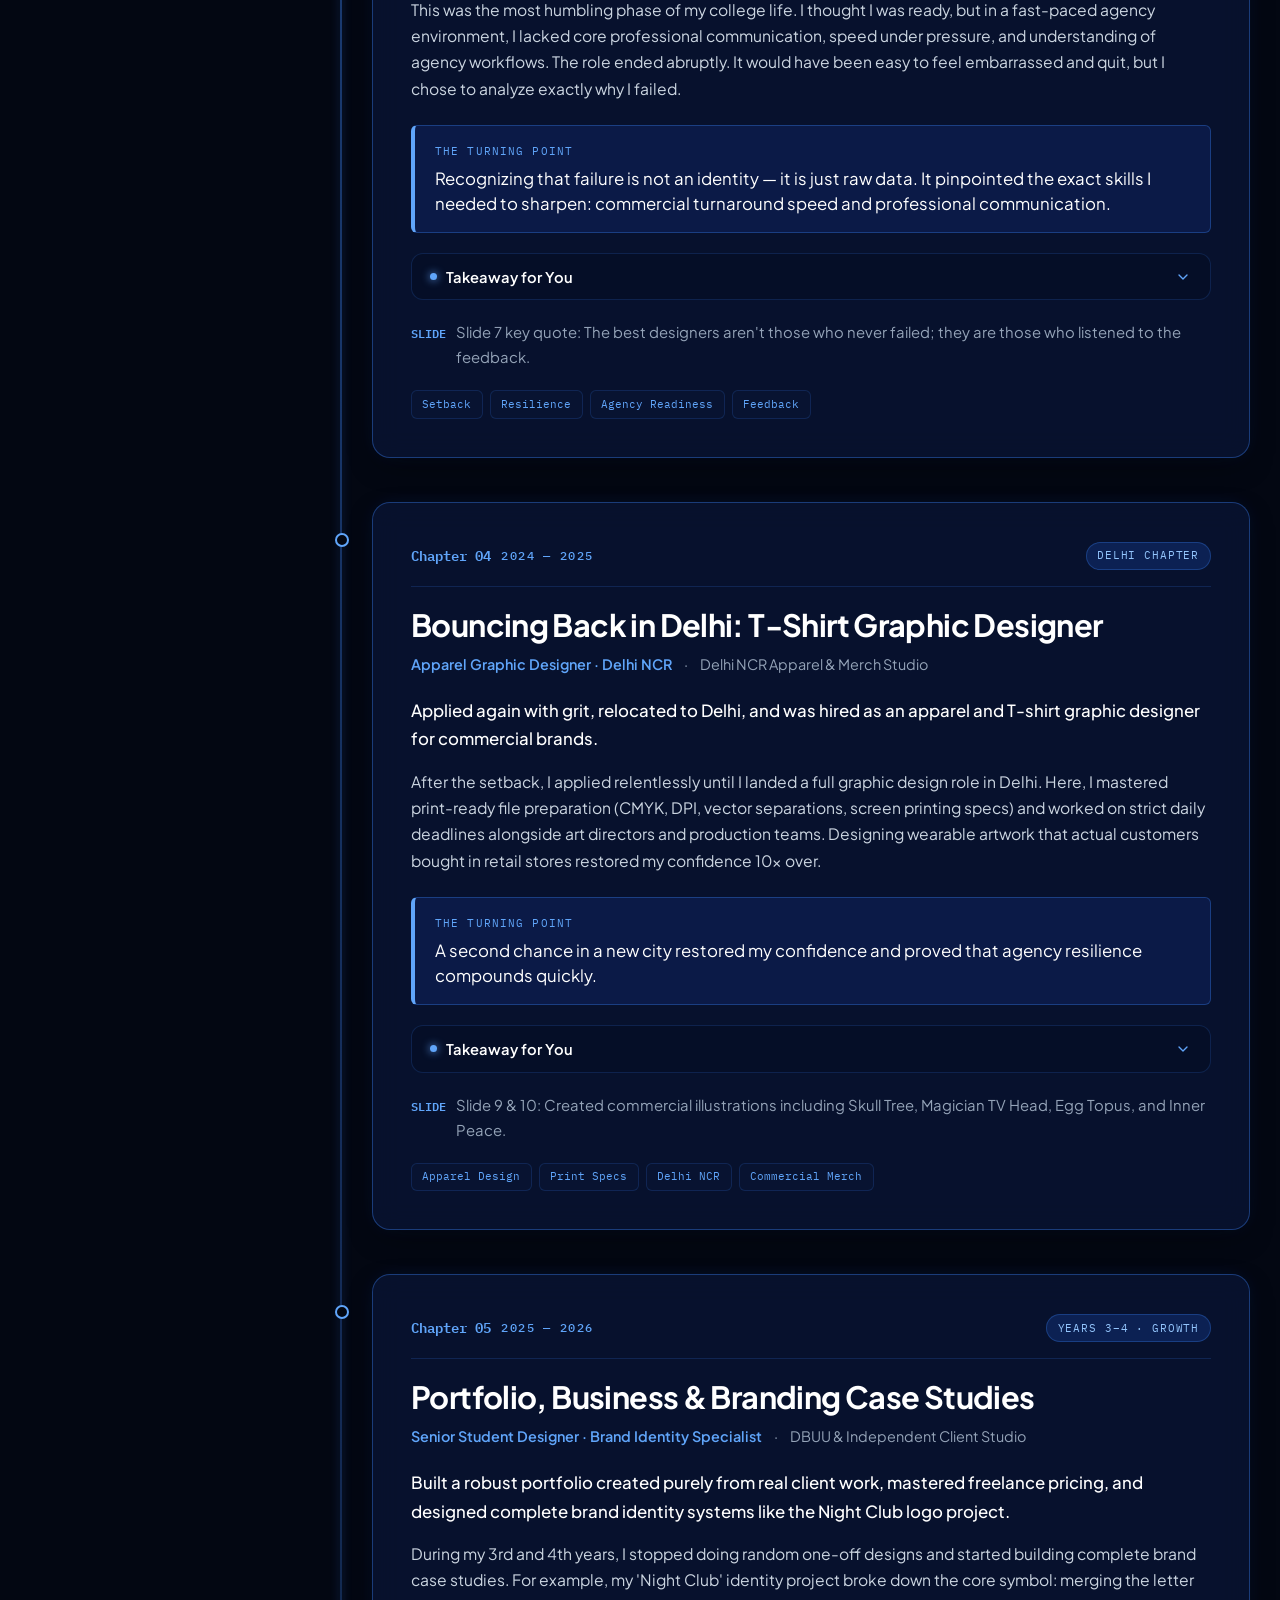
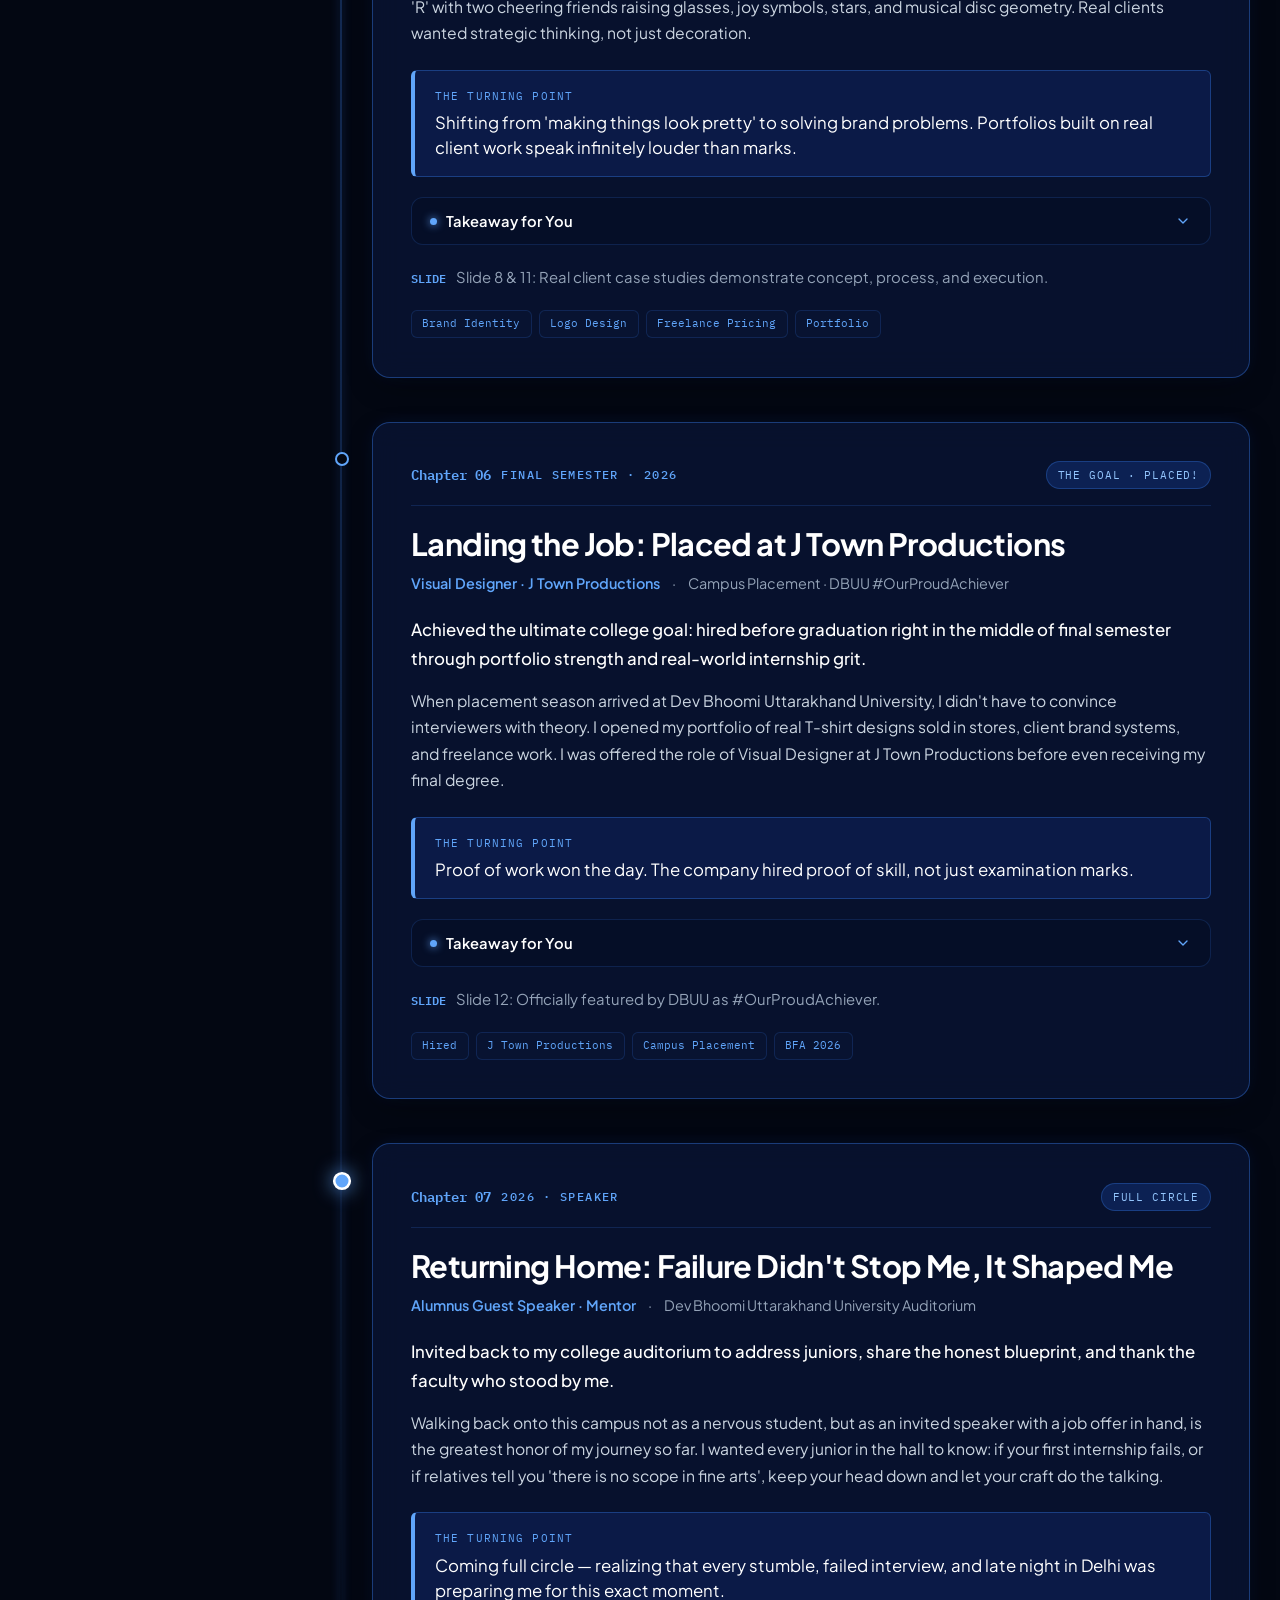
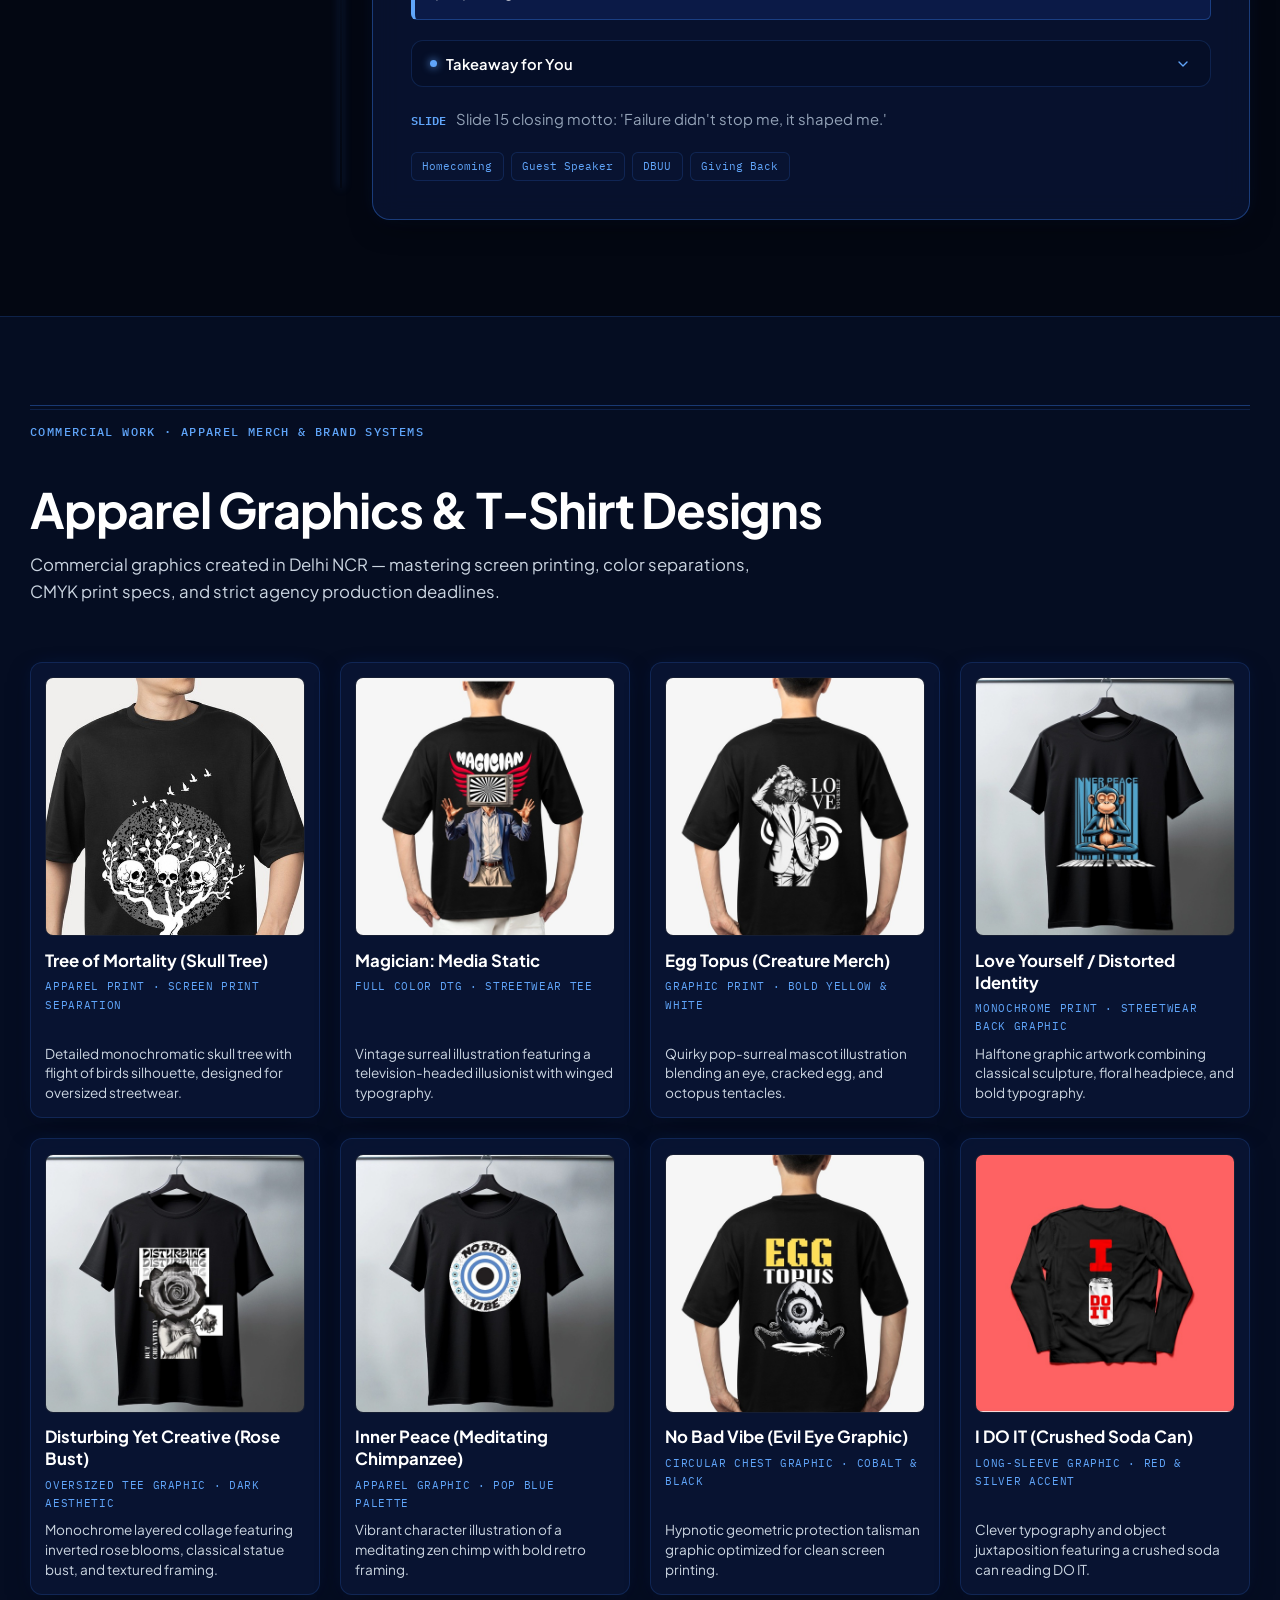
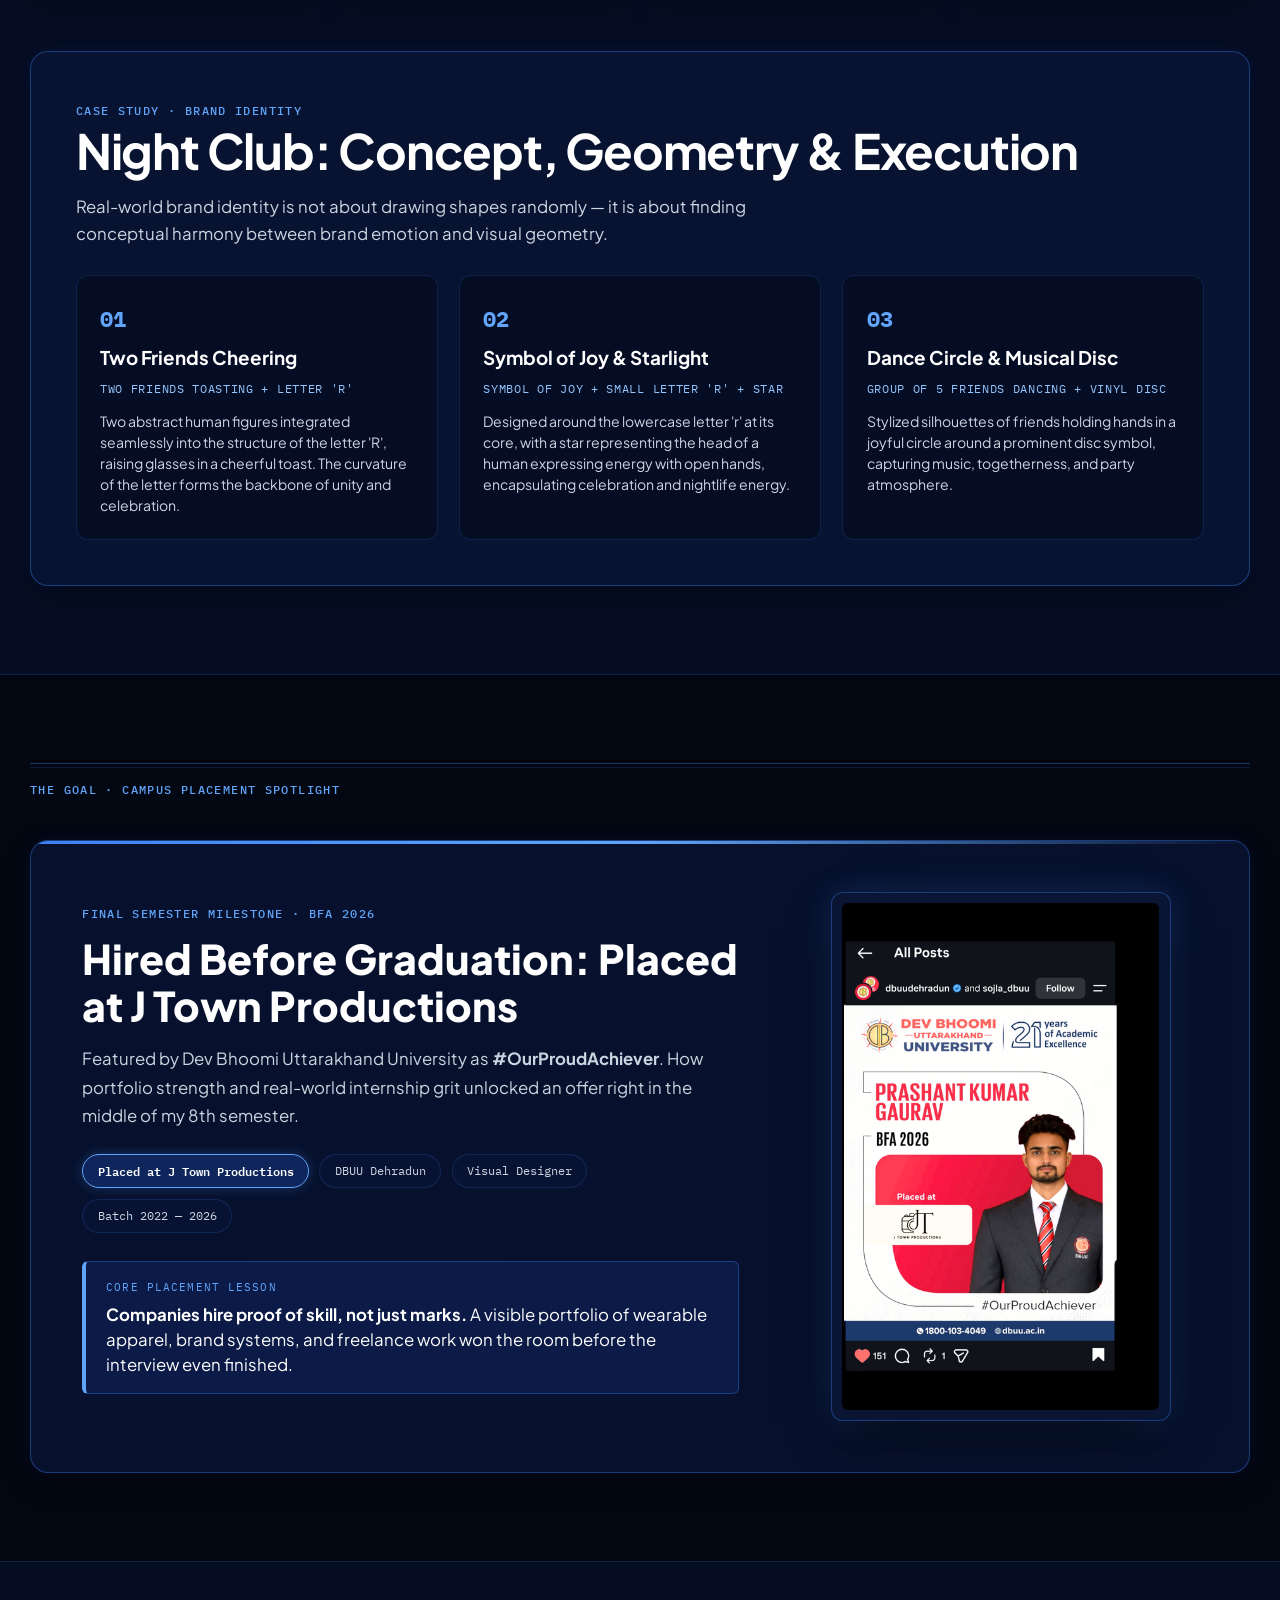
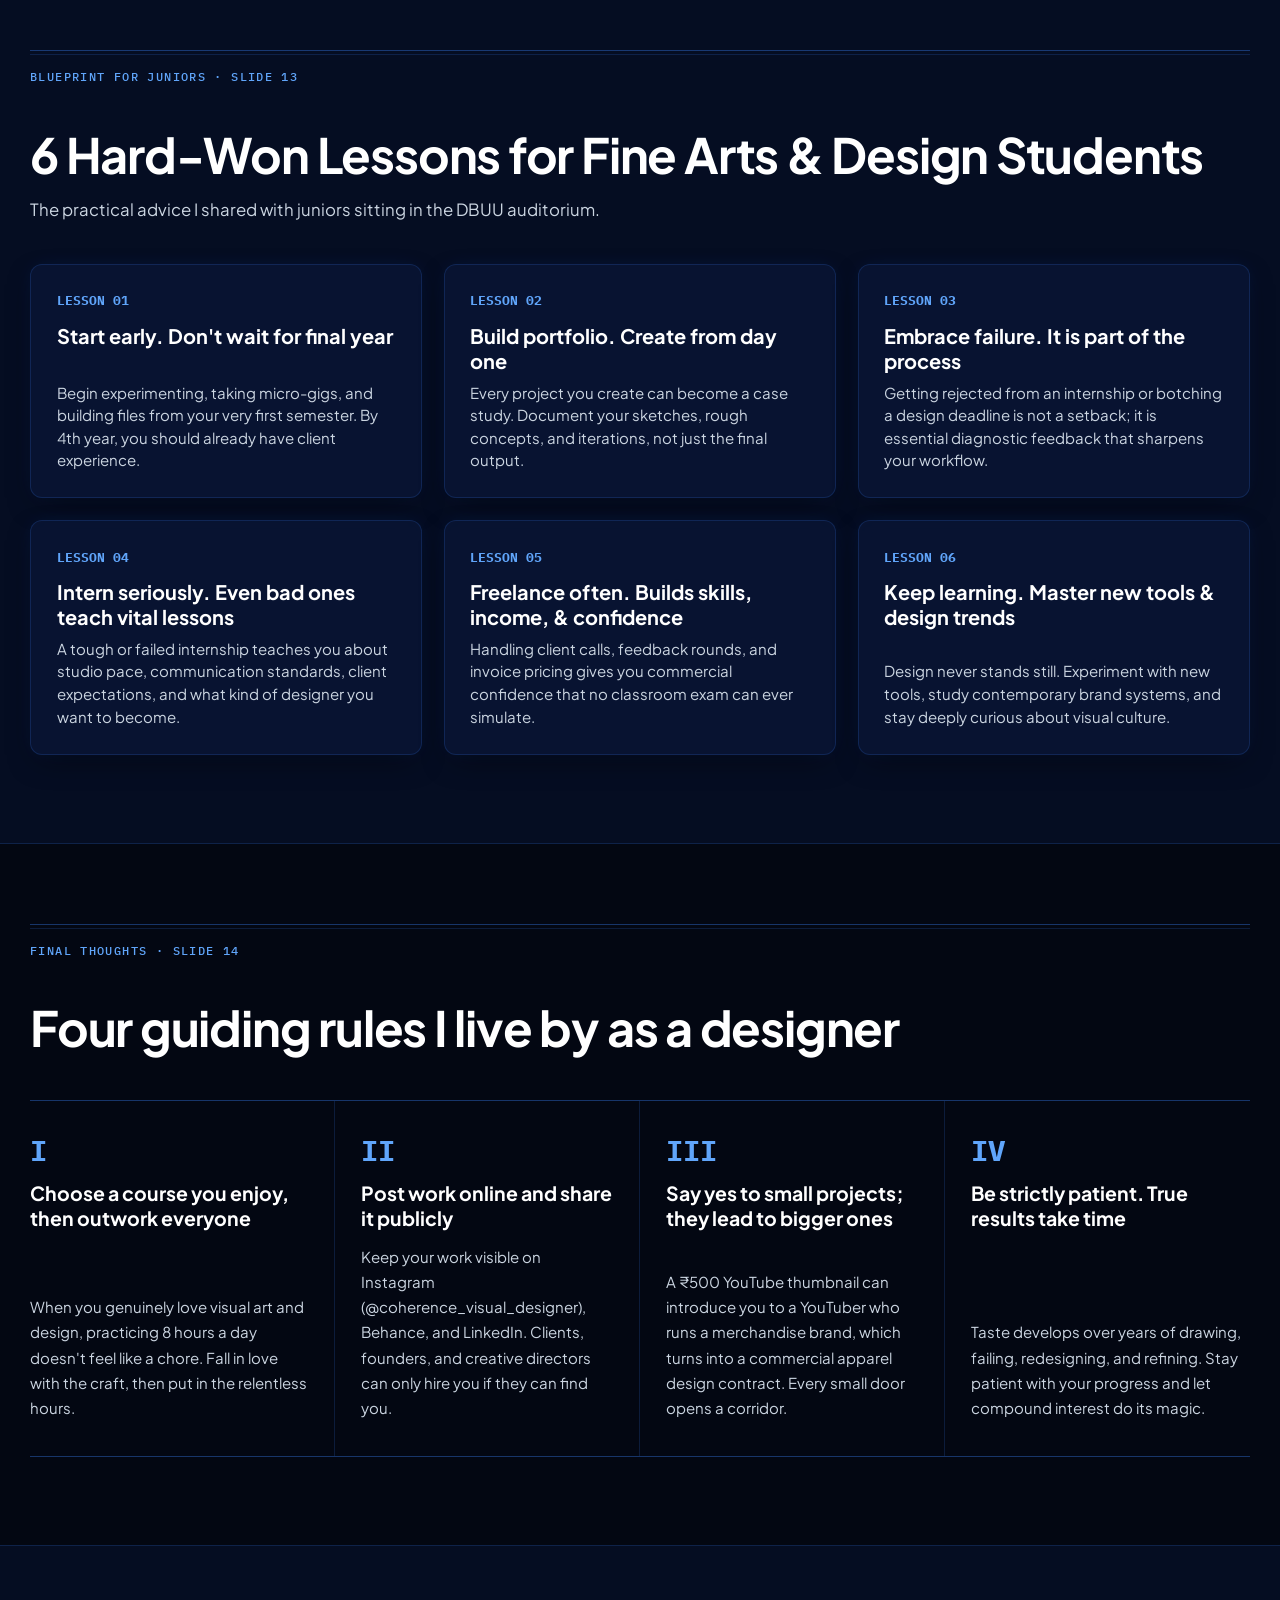
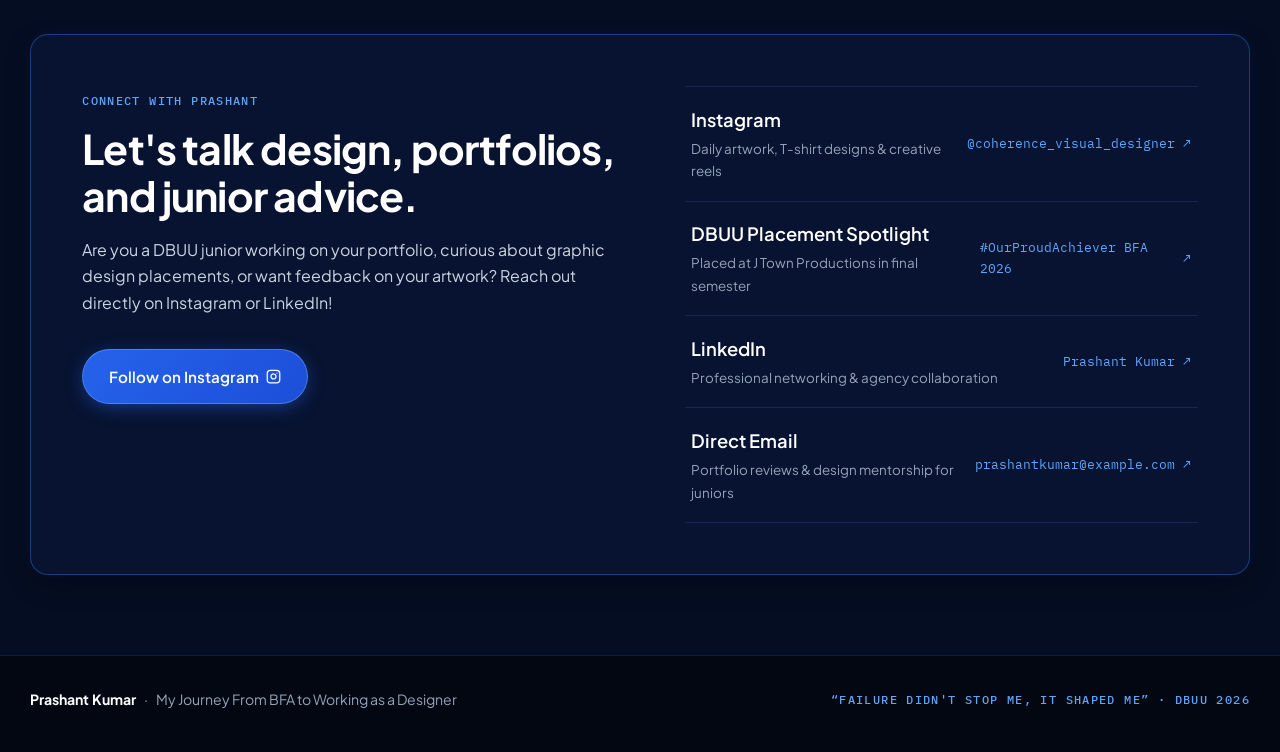
==== commit b08b1afe: "fifth-commit" ====
--- a/index.html
+++ b/index.html
@@ -54,26 +54,6 @@
             </svg>
             <span>Portfolio PDF</span>
           </button>
-          <a href="presentation.html" class="nav-pill-btn nav-pill-btn--primary" title="Open 15-Slide Presentation Deck">
-            <svg width="13" height="13" viewBox="0 0 24 24" fill="none" stroke="currentColor" stroke-width="2" stroke-linecap="round" stroke-linejoin="round" aria-hidden="true">
-              <rect x="2" y="3" width="20" height="14" rx="2" ry="2"></rect>
-              <line x1="8" y1="21" x2="16" y2="21"></line>
-              <line x1="12" y1="17" x2="12" y2="21"></line>
-            </svg>
-            <span>Slides (15)</span>
-          </a>
-          <button type="button" class="nav-pill-btn" id="stage-mode-btn" aria-pressed="false" title="Toggle Stage Mode for auditorium presentations">
-            <span>Stage</span>
-          </button>
-          <button type="button" class="nav-pill-btn" id="open-qr-btn" title="Audience QR Code for smartphones">
-            <svg width="13" height="13" viewBox="0 0 24 24" fill="none" stroke="currentColor" stroke-width="2" stroke-linecap="round" stroke-linejoin="round" aria-hidden="true">
-              <rect x="3" y="3" width="7" height="7"></rect>
-              <rect x="14" y="3" width="7" height="7"></rect>
-              <rect x="14" y="14" width="7" height="7"></rect>
-              <rect x="3" y="14" width="7" height="7"></rect>
-            </svg>
-            <span>QR</span>
-          </button>
         </nav>
 
         <!-- 3-Line Hamburger Menu Toggle (Visible on Small Devices) -->
@@ -126,23 +106,6 @@
                   <line x1="16" y1="17" x2="8" y2="17"></line>
                 </svg>
                 <span>View Portfolio PDF</span>
-              </button>
-              <a href="presentation.html" class="btn-primary mobile-deck-link" style="justify-content: center; width: 100%;">
-                <svg width="14" height="14" viewBox="0 0 24 24" fill="none" stroke="currentColor" stroke-width="2" stroke-linecap="round" stroke-linejoin="round" aria-hidden="true">
-                  <rect x="2" y="3" width="20" height="14" rx="2" ry="2"></rect>
-                  <line x1="8" y1="21" x2="16" y2="21"></line>
-                  <line x1="12" y1="17" x2="12" y2="21"></line>
-                </svg>
-                <span>Slide Deck (15 Slides) →</span>
-              </a>
-              <button type="button" class="btn-ghost" id="mobile-open-qr-btn" style="justify-content: center; width: 100%; border: 1px solid var(--rule-strong);">
-                <svg width="14" height="14" viewBox="0 0 24 24" fill="none" stroke="currentColor" stroke-width="2" stroke-linecap="round" stroke-linejoin="round" aria-hidden="true">
-                  <rect x="3" y="3" width="7" height="7"></rect>
-                  <rect x="14" y="3" width="7" height="7"></rect>
-                  <rect x="14" y="14" width="7" height="7"></rect>
-                  <rect x="3" y="14" width="7" height="7"></rect>
-                </svg>
-                <span>Audience QR Code</span>
               </button>
             </div>
           </nav>
@@ -511,55 +474,6 @@
         </div>
       </div>
     </footer>
-
-    <!-- STAGE MODE PRESENTER HUD -->
-    <div class="stage-hud" id="stage-hud" hidden role="region" aria-label="Stage presentation controls">
-      <button type="button" class="stage-hud__btn" id="stage-prev-btn" aria-label="Previous chapter">
-        ← Prev
-      </button>
-      <div class="stage-hud__status">
-        <span class="mono-label">STAGE MODE</span>
-        <strong id="stage-current-label">Cover</strong>
-      </div>
-      <button type="button" class="stage-hud__btn" id="stage-next-btn" aria-label="Next chapter">
-        Next →
-      </button>
-      <button type="button" class="stage-hud__exit" id="stage-exit-btn" title="Exit Stage Mode (Esc)">
-        Exit
-      </button>
-    </div>
-
-    <!-- AUDIENCE QR & SHARE MODAL -->
-    <div class="modal-backdrop" id="qr-modal" hidden role="dialog" aria-modal="true" aria-labelledby="qr-modal-title">
-      <div class="modal-card">
-        <div class="modal-card__header">
-          <span class="mono-label">AUDIENCE COMPANION</span>
-          <button type="button" class="modal-close" id="close-qr-btn" aria-label="Close dialog">
-            ✕
-          </button>
-        </div>
-
-        <h3 class="modal-card__title" id="qr-modal-title">Scan to open Prashant's story on your phone</h3>
-        <p class="modal-card__desc">
-          Save portfolio notes, T-shirt specs, and connect on Instagram right from your seat.
-        </p>
-
-        <div class="qr-box" id="qr-box">
-          <img id="qr-image" alt="QR code to open this website" class="qr-box__img" />
-          <div class="qr-box__fallback" id="qr-fallback" hidden>
-            <span class="mono-label">LOCAL / OFFLINE PREVIEW</span>
-            <p>
-              Once you publish this page on Netlify or GitHub Pages, a live scannable QR code will appear here.
-            </p>
-          </div>
-        </div>
-
-        <div class="share-url-row">
-          <input type="text" id="share-url-input" readonly aria-label="Shareable page URL" />
-          <button type="button" class="btn-ink" id="copy-url-btn">Copy Link</button>
-        </div>
-      </div>
-    </div>
 
     <!-- FULLSCREEN PORTFOLIO PDF VIEWER (LIVE CANVAS RENDERER VIA PDF.JS) -->
     <div
@@ -651,7 +565,9 @@
           </div>
 
           <div class="pdf-canvas-viewport" id="pdf-canvas-viewport">
-            <canvas id="pdf-render-canvas" class="pdf-render-canvas"></canvas>
+            <div class="pdf-scroll-track" id="pdf-scroll-track">
+              <!-- Dynamically populated 30 pages in vertical scroll -->
+            </div>
           </div>
 
           <div class="pdf-thumbs-bar" id="pdf-thumbs-track" aria-label="Page jump pills"></div>
--- a/styles.css
+++ b/styles.css
@@ -407,53 +407,6 @@
 
 .nav-pdf-btn:hover svg {
   color: #ffffff;
-}
-
-/* Nav Pills (Slides, Stage, QR) */
-.nav-pill-btn {
-  display: inline-flex;
-  align-items: center;
-  gap: 0.4rem;
-  padding: 0.38rem 0.8rem;
-  background: rgba(255, 255, 255, 0.06);
-  border: 1px solid var(--rule-strong);
-  border-radius: var(--radius-pill);
-  color: var(--ink-secondary);
-  font-size: 0.82rem;
-  font-weight: 500;
-  white-space: nowrap;
-  line-height: 1;
-  transition: all 0.2s ease;
-  cursor: pointer;
-  text-decoration: none;
-}
-
-.nav-pill-btn:hover {
-  background: rgba(37, 99, 235, 0.22);
-  border-color: var(--accent-blue-bright);
-  color: #ffffff;
-}
-
-.nav-pill-btn--primary {
-  background: #2563eb;
-  border-color: #3b82f6;
-  color: #ffffff;
-  font-weight: 600;
-  box-shadow: 0 0 12px rgba(37, 99, 235, 0.45);
-}
-
-.nav-pill-btn--primary:hover {
-  background: #1d4ed8;
-  border-color: #93c5fd;
-  box-shadow: 0 0 18px rgba(59, 130, 246, 0.65);
-  color: #ffffff;
-}
-
-.nav-pill-btn[aria-pressed="true"] {
-  background: #22c55e;
-  border-color: #86efac;
-  color: #030712;
-  font-weight: 700;
 }
 
 .masthead__actions {
@@ -2190,22 +2143,82 @@
   flex: 1;
   width: 100%;
   height: 100%;
-  overflow: auto;
-  display: flex;
-  align-items: center;
-  justify-content: center;
-  padding: 1.25rem;
+  overflow-y: auto;
+  overflow-x: hidden;
+  display: block;
+  padding: 1.5rem 1rem 3.5rem;
   background: radial-gradient(circle at center, #071233 0%, #030712 100%);
   -webkit-overflow-scrolling: touch;
-}
-
-.pdf-render-canvas {
+  scroll-behavior: smooth;
+}
+
+.pdf-scroll-track {
+  display: flex;
+  flex-direction: column;
+  align-items: center;
+  gap: 2rem;
+  width: 100%;
+  max-width: 1040px;
+  margin-inline: auto;
+  transition: max-width 0.2s var(--ease-modern);
+}
+
+.pdf-page-wrapper {
+  position: relative;
+  width: 100%;
+  display: flex;
+  flex-direction: column;
+  align-items: center;
+  background: rgba(10, 23, 56, 0.45);
+  border: 1px solid rgba(59, 130, 246, 0.22);
+  border-radius: var(--radius-md);
+  padding: 0.65rem 0.65rem 0.85rem;
+  box-shadow: 0 15px 40px rgba(0, 0, 0, 0.75);
+  transition: border-color 0.25s ease, box-shadow 0.25s ease;
+  scroll-margin-top: 1rem;
+}
+
+.pdf-page-wrapper.is-in-view {
+  border-color: rgba(96, 165, 250, 0.6);
+  box-shadow: 0 20px 50px rgba(0, 0, 0, 0.9), 0 0 25px rgba(37, 99, 235, 0.28);
+}
+
+.pdf-page-meta {
+  width: 100%;
+  display: flex;
+  align-items: center;
+  justify-content: space-between;
+  padding: 0.25rem 0.5rem 0.65rem;
+  font-family: var(--font-mono);
+  font-size: 0.72rem;
+  letter-spacing: 0.08em;
+  color: #93c5fd;
+  border-bottom: 1px solid rgba(59, 130, 246, 0.15);
+  margin-bottom: 0.65rem;
+}
+
+.pdf-page-canvas {
   display: block;
+  width: 100%;
   max-width: 100%;
   height: auto;
-  box-shadow: 0 15px 45px rgba(0, 0, 0, 0.85), 0 0 35px rgba(37, 99, 235, 0.3);
   border-radius: 4px;
   background: #ffffff;
+  box-shadow: 0 10px 30px rgba(0, 0, 0, 0.6);
+}
+
+.pdf-page-placeholder {
+  width: 100%;
+  aspect-ratio: 1024.5 / 576;
+  display: flex;
+  align-items: center;
+  justify-content: center;
+  background: rgba(4, 10, 28, 0.85);
+  border-radius: 4px;
+  color: var(--ink-muted);
+  font-family: var(--font-mono);
+  font-size: 0.82rem;
+  letter-spacing: 0.06em;
 }
 
 .pdf-loading-state {
